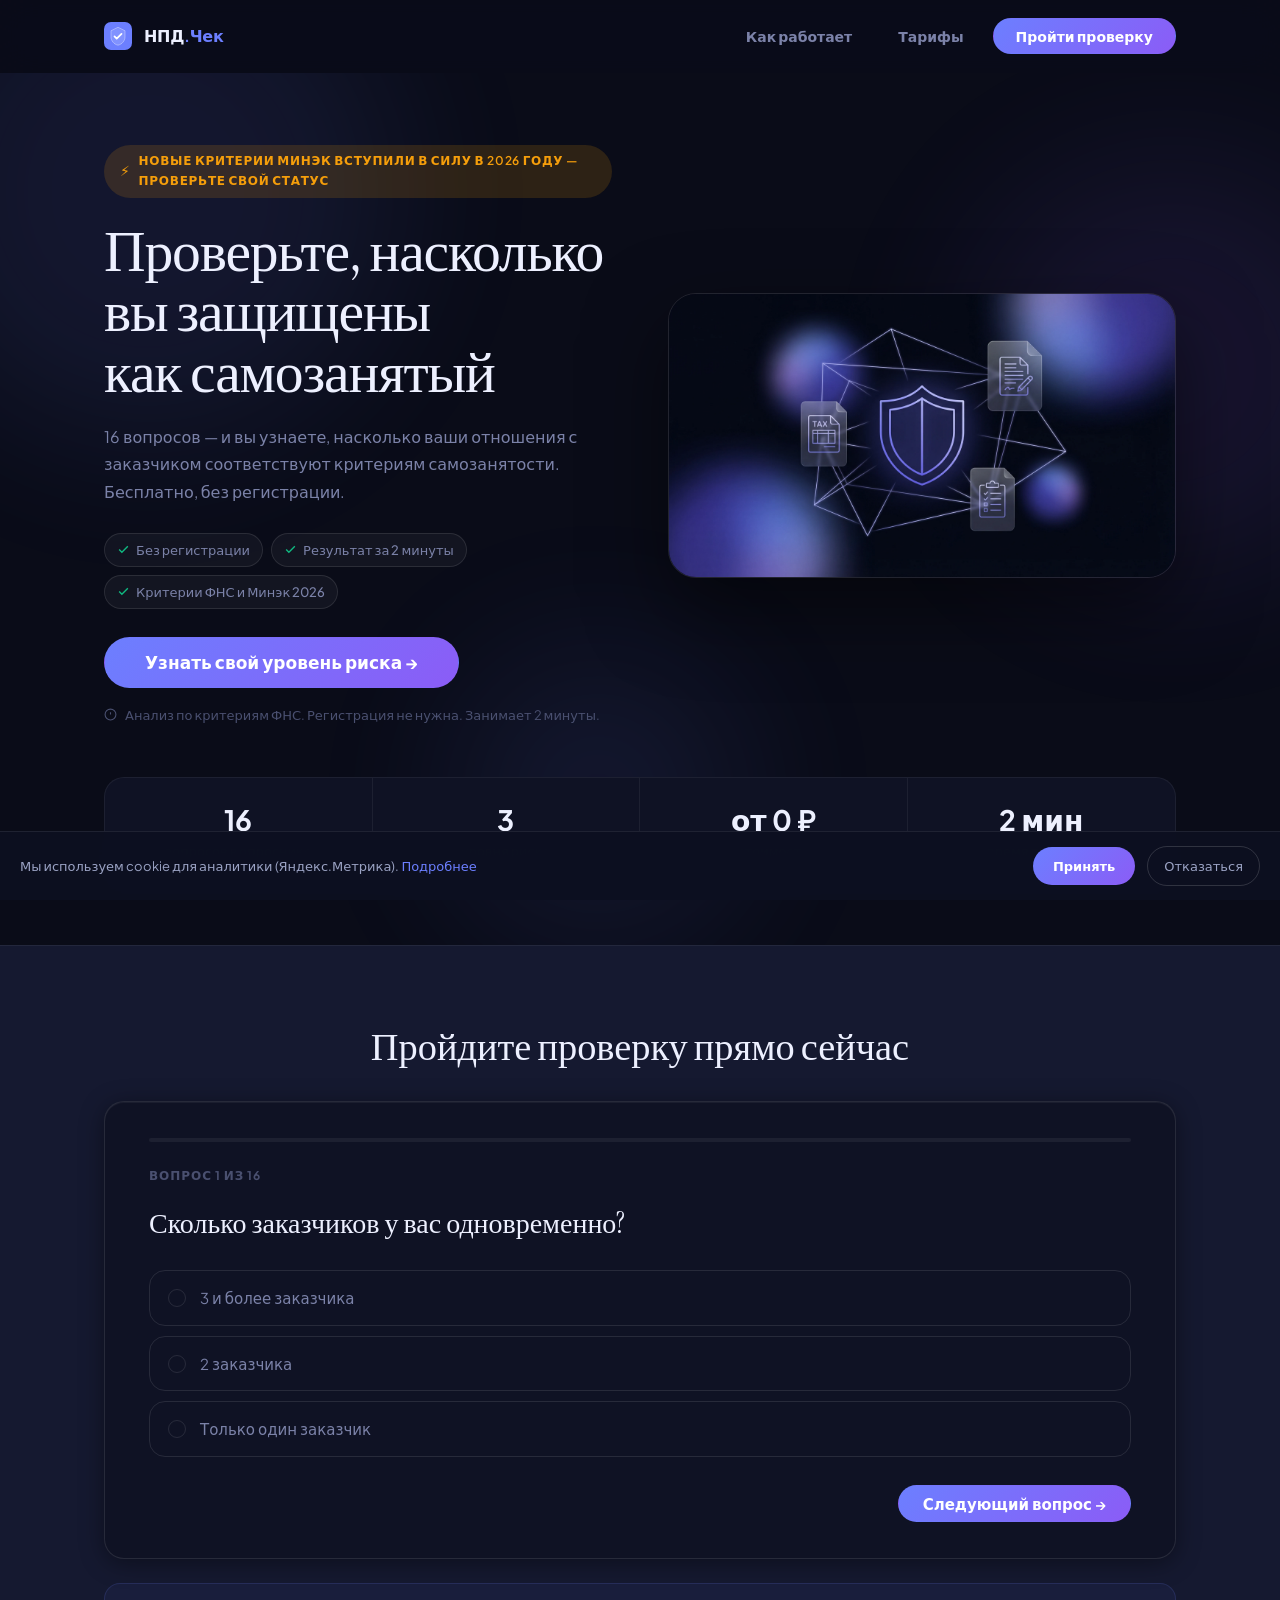
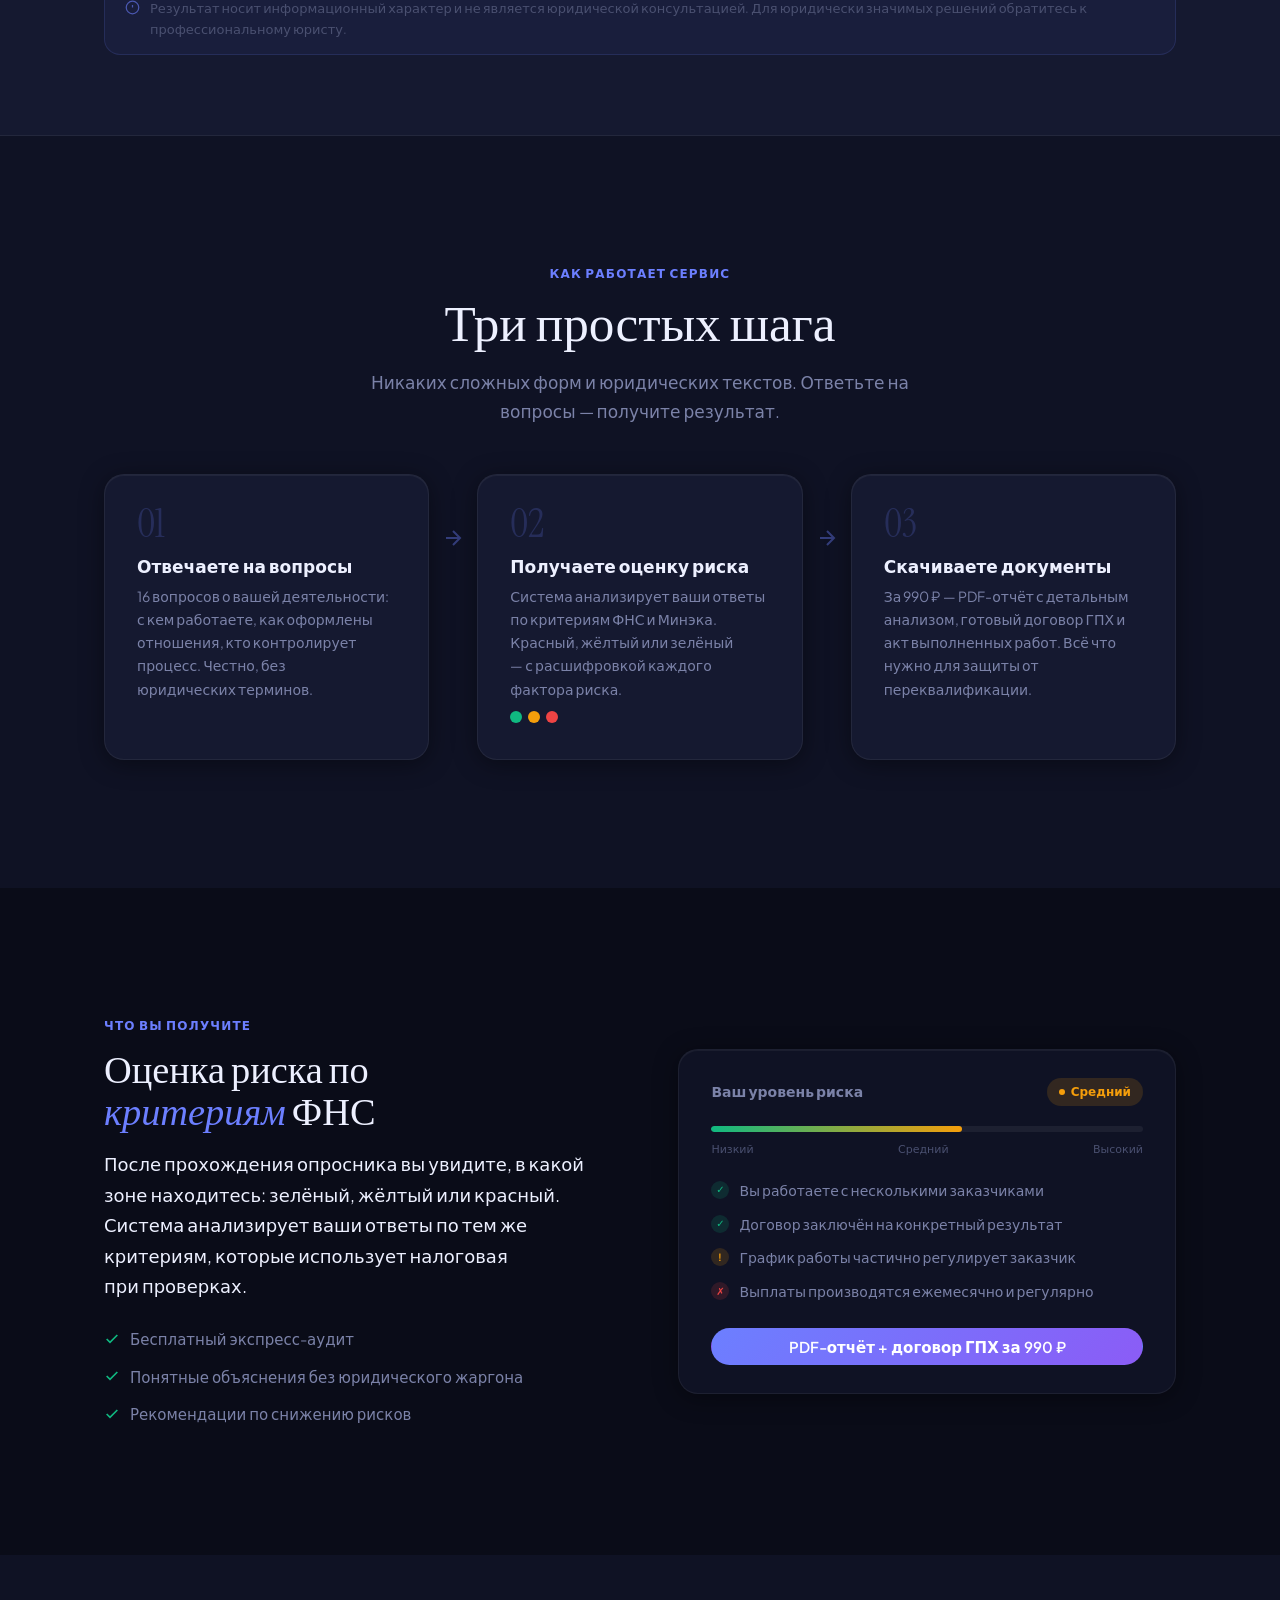
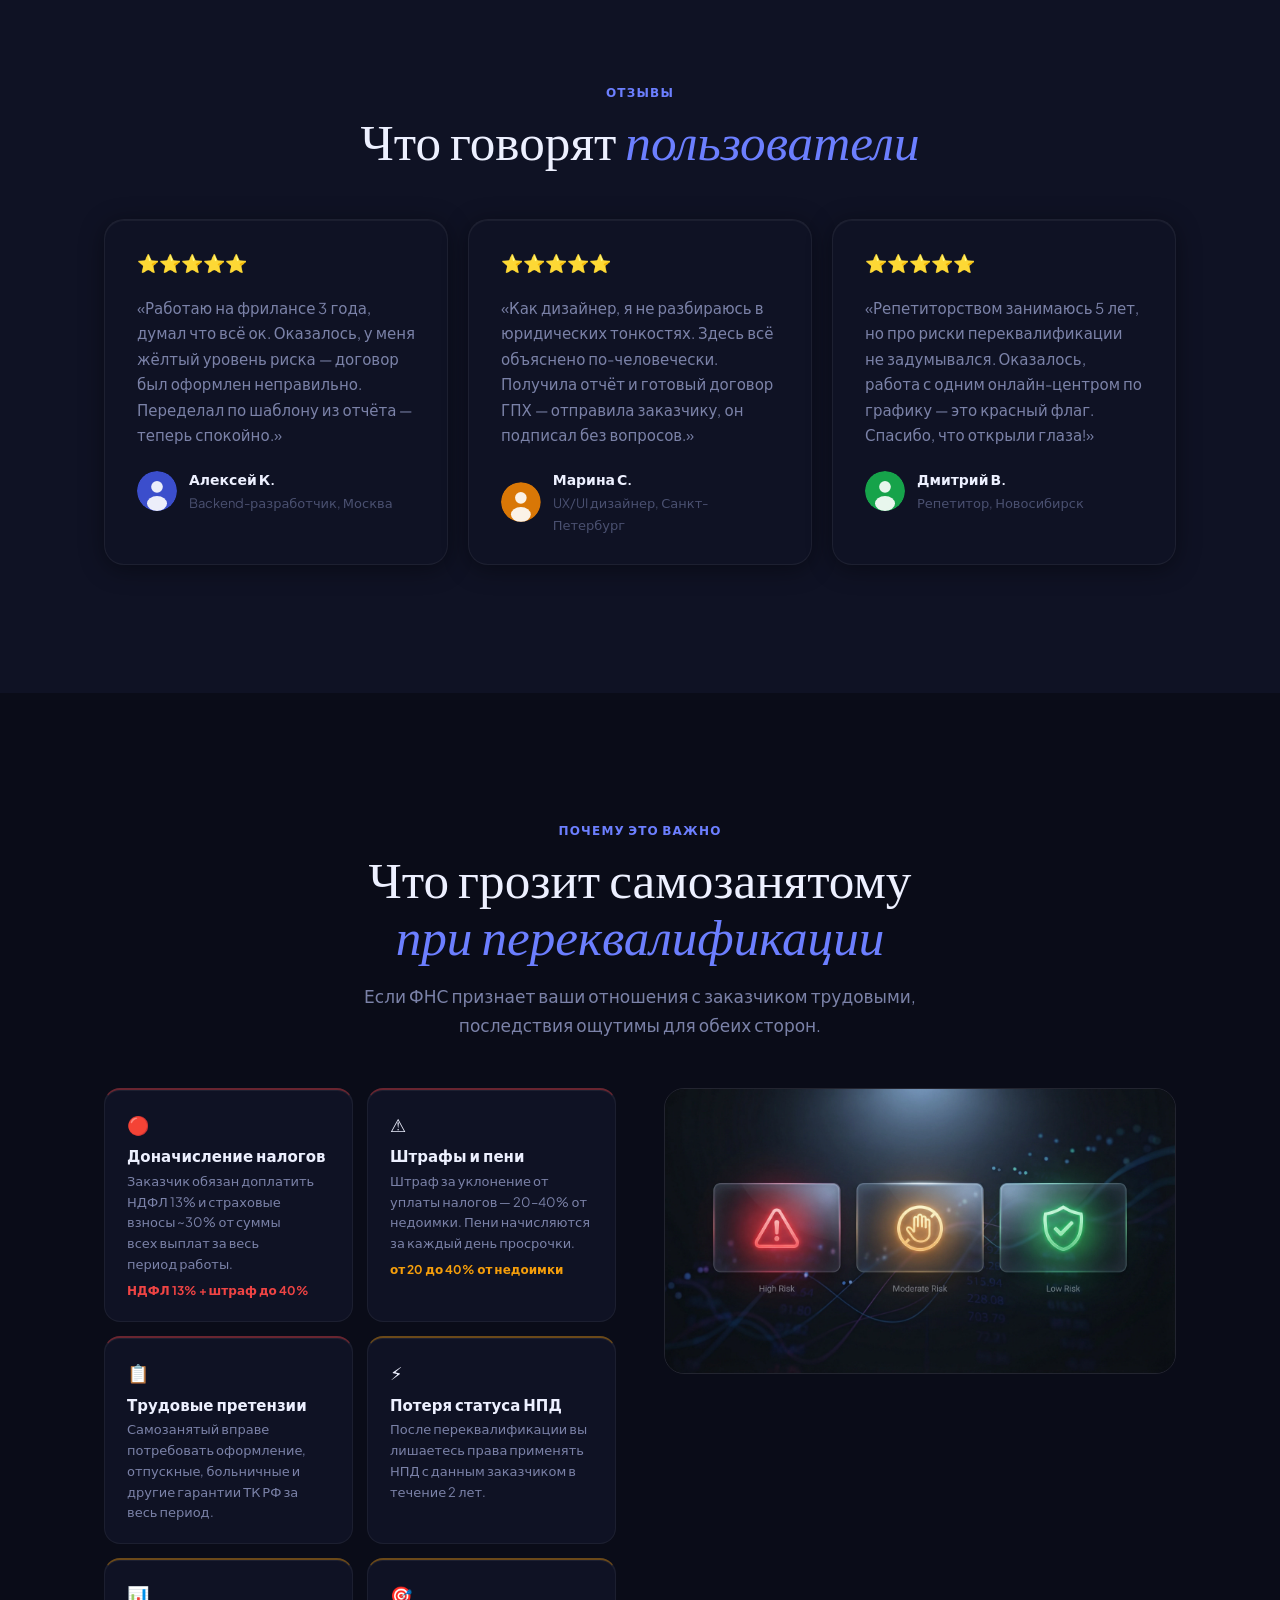
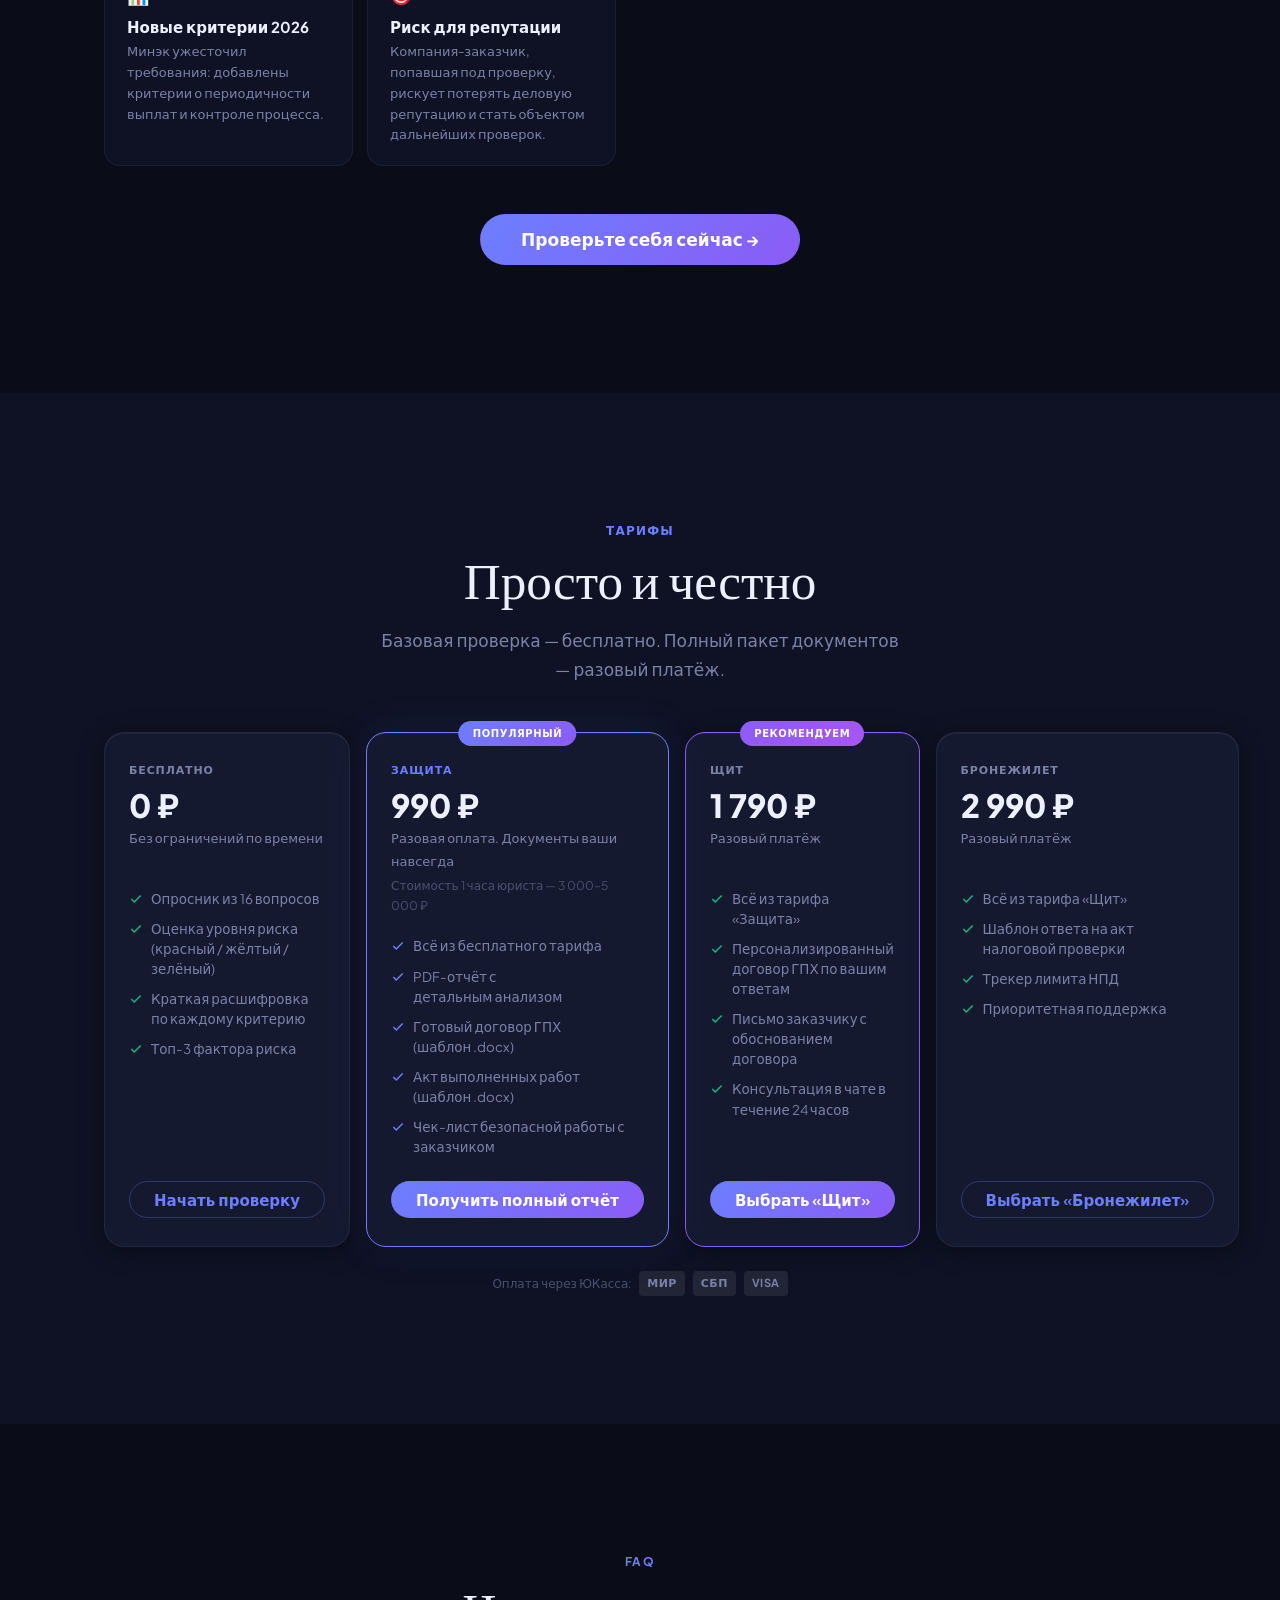
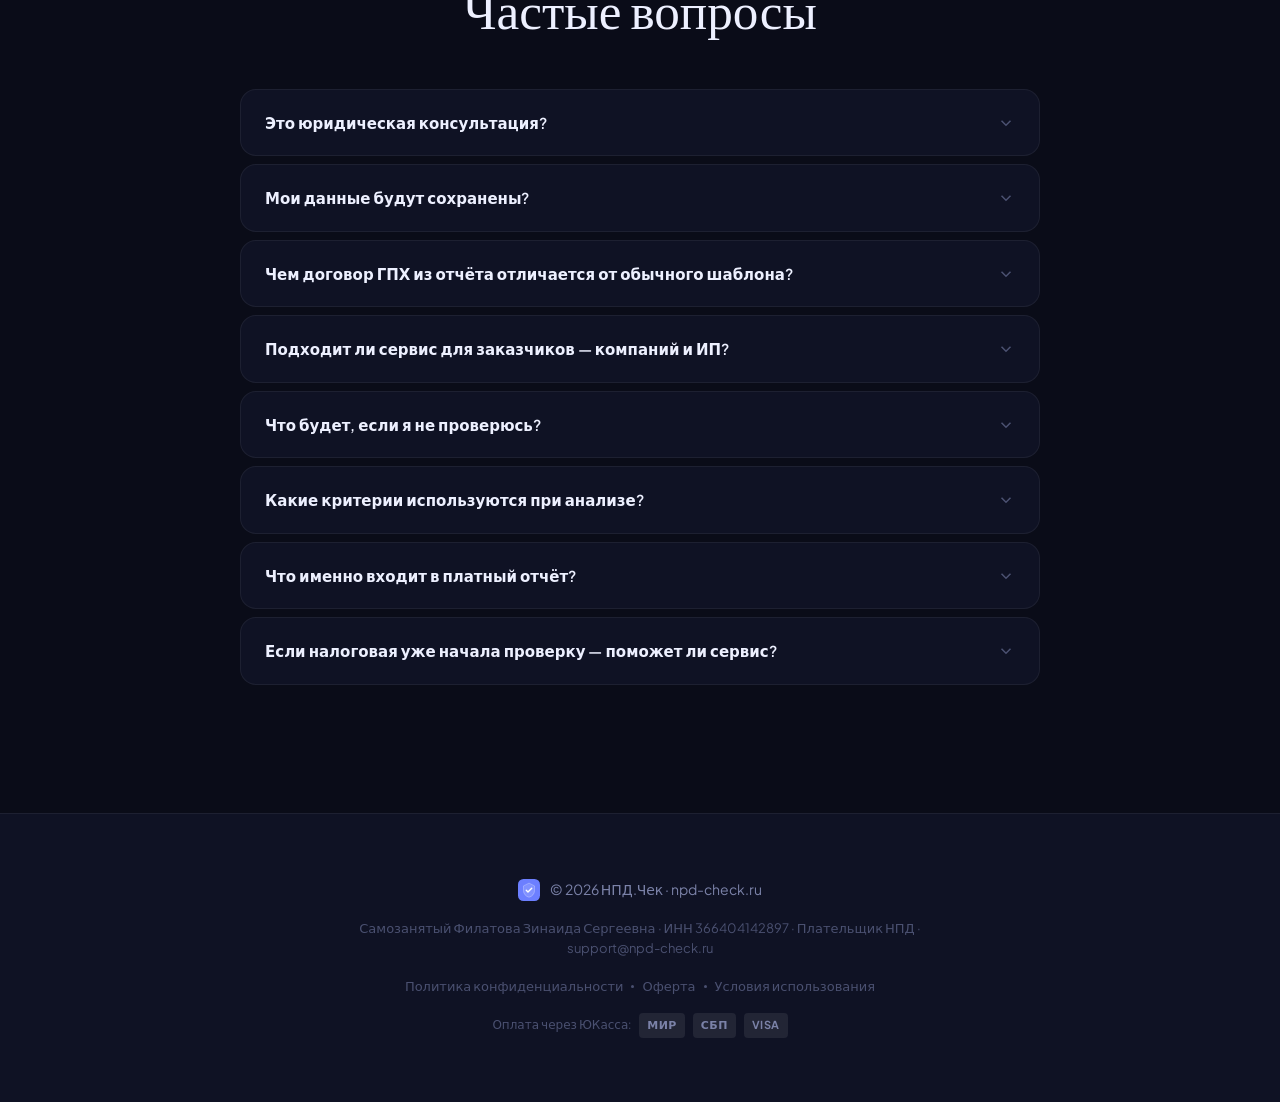
==== index.html @ 190d44f3 "fix: remove duplicate cookie-banner (conflicting cookieAction vs cookieAccept/cookieDeny)" ====
<!DOCTYPE html>
<html lang="ru">
<head>
<meta charset="UTF-8">
<meta name="viewport" content="width=device-width, initial-scale=1.0">
<title>Проверка рисков самозанятого — НПД.Чек | Аудит по критериям ФНС 2026</title>
<meta name="description" content="Бесплатный опросник для самозанятых. Узнайте риск переквалификации по критериям ФНС и Минэк 2026. Готовые документы: договор ГПХ, акт, отчёт — за 990 ₽.">
<meta property="og:title" content="НПД.Чек — Проверка рисков самозанятого">
<meta property="og:description" content="Бесплатный опросник. Узнайте риск переквалификации по критериям ФНС 2026. Документы за 990 ₽.">
<meta property="og:url" content="https://npd-check.ru">
<meta property="og:type" content="website">
<meta property="og:locale" content="ru_RU">
<meta name="robots" content="index, follow">
<link rel="canonical" href="https://npd-check.ru">

<link rel="preconnect" href="https://fonts.googleapis.com">
<link rel="preconnect" href="https://fonts.gstatic.com" crossorigin>
<link href="https://fonts.googleapis.com/css2?family=Plus+Jakarta+Sans:wght@400;500;600;700;800&family=Instrument+Serif:ital@0;1&display=swap" rel="stylesheet">

<link rel="icon" type="image/svg+xml" href="favicon.svg">

<style>
/* ============================================================
   DESIGN TOKENS — Night Indigo (unchanged palette)
   ============================================================ */
:root {
  --bg:            #0A0C18;
  --bg-card:       #0F1224;
  --bg-elevated:   #151930;
  --bg-input:      #1A1F38;
  --surface:       rgba(255,255,255,0.03);
  --border:        rgba(255,255,255,0.06);
  --border-mid:    rgba(255,255,255,0.10);
  --border-active: rgba(108,127,255,0.45);

  --accent:        #6C7FFF;
  --accent-2:      #8B5CF6;
  --accent-glow:   rgba(108,127,255,0.20);
  --accent-subtle: rgba(108,127,255,0.08);
  --amber:         #F59E0B;
  --amber-glow:    rgba(245,158,11,0.15);
  --green:         #10B981;
  --red:           #EF4444;

  --text:          #EDF0FF;
  --text-muted:    #7B82A8;
  --text-faint:    #4A5070;

  --radius-sm:   8px;
  --radius-md:  12px;
  --radius-lg:  16px;
  --radius-xl:  20px;
  --radius-2xl: 28px;
  --radius-full: 9999px;

  --ease: cubic-bezier(0.16, 1, 0.3, 1);
  --transition: 200ms var(--ease);
  --shadow-card: 0 1px 0 rgba(255,255,255,0.05) inset, 0 4px 24px rgba(0,0,0,0.4);
  --shadow-glow: 0 0 40px rgba(108,127,255,0.15);

  --font-display: 'Instrument Serif', Georgia, serif;
  --font-body:    'Plus Jakarta Sans', system-ui, sans-serif;
}

/* ============================================================
   RESET + BASE
   ============================================================ */
*, *::before, *::after { box-sizing: border-box; margin: 0; padding: 0; }
html {
  -webkit-font-smoothing: antialiased;
  -moz-osx-font-smoothing: grayscale;
  text-rendering: optimizeLegibility;
  scroll-behavior: smooth;
  scroll-padding-top: 80px;
  overflow-x: hidden;
}
body {
  min-height: 100dvh;
  font-family: var(--font-body);
  font-size: clamp(1rem, 0.95rem + 0.25vw, 1.125rem);
  line-height: 1.7;
  color: var(--text);
  background: var(--bg);
  overflow-x: hidden;
}
img, svg { display: block; max-width: 100%; height: auto; }
ul[role="list"], ol[role="list"] { list-style: none; }
input, button, textarea, select { font: inherit; color: inherit; }
h1, h2, h3, h4, h5, h6 { text-wrap: balance; line-height: 1.1; }
p, li { text-wrap: pretty; }
button { cursor: pointer; background: none; border: none; }
a { color: inherit; text-decoration: none; }

::selection { background: rgba(108,127,255,0.25); color: var(--text); }
:focus-visible { outline: 2px solid var(--accent); outline-offset: 3px; border-radius: var(--radius-sm); }

a, button, [role="button"] {
  transition: color var(--transition), background var(--transition),
              border-color var(--transition), box-shadow var(--transition),
              opacity var(--transition), transform var(--transition);
}
@media (prefers-reduced-motion: reduce) {
  *, *::before, *::after {
    animation-duration: 0.01ms !important;
    animation-iteration-count: 1 !important;
    transition-duration: 0.01ms !important;
  }
}
.sr-only {
  position: absolute; width: 1px; height: 1px; padding: 0; margin: -1px;
  overflow: hidden; clip: rect(0,0,0,0); white-space: nowrap; border-width: 0;
}

/* ============================================================
   LAYOUT
   ============================================================ */
.container {
  width: 100%;
  max-width: 1200px;
  margin: 0 auto;
  padding: 0 clamp(20px, 5vw, 80px);
}
.container--narrow { max-width: 720px; }

/* ============================================================
   HEADER
   ============================================================ */
.site-header {
  position: sticky;
  top: 0;
  z-index: 100;
  background: rgba(10,12,24,0.8);
  backdrop-filter: blur(20px) saturate(180%);
  -webkit-backdrop-filter: blur(20px) saturate(180%);
  transition: border-color var(--transition);
  border-bottom: 1px solid transparent;
}
.site-header--scrolled { border-bottom-color: var(--border); }
.header-inner {
  display: flex;
  align-items: center;
  justify-content: space-between;
  height: 72px;
  gap: 24px;
  max-width: 1200px;
  margin: 0 auto;
  padding: 0 clamp(20px, 5vw, 80px);
}
.logo {
  display: flex;
  align-items: center;
  gap: 12px;
  text-decoration: none;
  color: var(--text);
  flex-shrink: 0;
}
.logo:hover { opacity: 0.8; }
.logo-text {
  font-family: var(--font-body);
  font-size: 1rem;
  font-weight: 700;
  letter-spacing: -0.02em;
  color: var(--text);
}
.logo-text span { color: var(--accent); }
.header-actions { display: flex; align-items: center; gap: 12px; }

/* ============================================================
   BUTTONS
   ============================================================ */
.btn {
  display: inline-flex;
  align-items: center;
  justify-content: center;
  gap: 8px;
  font-size: 0.9375rem;
  font-weight: 600;
  line-height: 1;
  text-decoration: none;
  border: 1.5px solid transparent;
  border-radius: var(--radius-full);
  padding: 10px 24px;
  cursor: pointer;
  white-space: nowrap;
  position: relative;
  overflow: hidden;
}
.btn::after {
  content: '';
  position: absolute;
  inset: 0;
  background: radial-gradient(circle at var(--ripple-x, 50%) var(--ripple-y, 50%), rgba(255,255,255,0.2) 0%, transparent 60%);
  opacity: 0;
  transition: opacity 0.4s ease;
  pointer-events: none;
}
.btn:active::after { opacity: 1; transition: opacity 0s; }
.btn-primary {
  background: linear-gradient(135deg, #6C7FFF, #8B5CF6);
  color: #fff;
  border-color: transparent;
}
.btn-primary:hover {
  transform: translateY(-2px);
  box-shadow: 0 8px 32px rgba(108,127,255,0.35), var(--shadow-glow);
}
.btn-primary:active { transform: translateY(0); box-shadow: none; }
.btn-outline {
  background: transparent;
  color: var(--accent);
  border-color: rgba(108,127,255,0.3);
}
.btn-outline:hover { background: var(--accent-subtle); border-color: var(--accent); }
.btn-ghost { background: transparent; color: var(--text-muted); border-color: transparent; }
.btn-ghost:hover { color: var(--text); background: rgba(255,255,255,0.04); }
.btn-xl { font-size: 1.0625rem; font-weight: 700; padding: 16px 40px; border-radius: var(--radius-full); }

/* ============================================================
   ANIMATIONS
   ============================================================ */
.fade-up {
  opacity: 0;
  transform: translateY(20px);
  transition: opacity 0.6s var(--ease), transform 0.6s var(--ease);
}
.fade-up.visible { opacity: 1; transform: translateY(0); }
.fade-up-delay-1 { transition-delay: 0.1s; }
.fade-up-delay-2 { transition-delay: 0.2s; }
.fade-up-delay-3 { transition-delay: 0.3s; }
.scale-in {
  opacity: 0;
  transform: scale(0.96);
  transition: opacity 0.5s var(--ease), transform 0.5s var(--ease);
}
.scale-in.visible { opacity: 1; transform: scale(1); }

/* ============================================================
   GLASS CARD
   ============================================================ */
.glass-card {
  background: var(--bg-card);
  border-radius: var(--radius-xl);
  border: 1px solid var(--border);
  box-shadow: var(--shadow-card);
}

/* ============================================================
   SECTION COMMON
   ============================================================ */
.section { padding: clamp(72px, 10vw, 128px) 0; }
.section-label {
  font-size: 0.75rem;
  font-weight: 700;
  letter-spacing: 0.1em;
  text-transform: uppercase;
  color: var(--accent);
  margin-bottom: 12px;
  display: block;
}
.section-title {
  font-family: var(--font-display);
  font-size: clamp(2rem, 4vw, 3.5rem);
  font-weight: 400;
  line-height: 1.1;
  color: var(--text);
  margin-bottom: 16px;
}
.section-title em { color: var(--accent); font-style: italic; }
.section-subtitle {
  font-size: 1.0625rem;
  color: var(--text-muted);
  line-height: 1.7;
  max-width: 560px;
  margin-bottom: 0;
}

/* ============================================================
   HERO
   ============================================================ */
.hero {
  position: relative;
  overflow: hidden;
  /* FIX #1: Уменьшен padding-top, убран min-height 100vh */
  padding: clamp(64px, 8vh, 96px) 0 clamp(48px, 6vh, 72px);
  background: var(--bg);
}

/* Ambient blobs */
.hero-blob {
  position: absolute;
  border-radius: 50%;
  filter: blur(80px);
  opacity: 0.10;
  pointer-events: none;
  will-change: transform;
}
.hero-blob--1 {
  width: 500px; height: 500px;
  background: var(--accent);
  top: -15%; left: -8%;
  animation: blob-drift-1 20s ease-in-out infinite alternate;
}
.hero-blob--2 {
  width: 420px; height: 420px;
  background: var(--accent-2);
  top: 10%; right: -8%;
  animation: blob-drift-2 22s ease-in-out infinite alternate;
}
.hero-blob--3 {
  width: 300px; height: 300px;
  background: #6C7FFF;
  bottom: 0; left: 35%;
  animation: blob-drift-3 18s ease-in-out infinite alternate;
}
@keyframes blob-drift-1 {
  0% { transform: translate(0,0); }
  50% { transform: translate(40px,30px); }
  100% { transform: translate(-20px,50px); }
}
@keyframes blob-drift-2 {
  0% { transform: translate(0,0); }
  50% { transform: translate(-50px,20px); }
  100% { transform: translate(30px,-30px); }
}
@keyframes blob-drift-3 {
  0% { transform: translate(0,0); }
  50% { transform: translate(30px,-40px); }
  100% { transform: translate(-40px,20px); }
}

.hero-layout {
  position: relative;
  z-index: 1;
  display: grid;
  grid-template-columns: 1fr 1fr;
  gap: clamp(32px, 5vw, 56px);
  align-items: center;
}

/* FIX #1: Убираем max-width у hero-content, контент заполняет колонку */
.hero-content {}

.hero-badge {
  display: inline-flex;
  align-items: center;
  gap: 8px;
  background: var(--amber-glow);
  color: var(--amber);
  border-radius: var(--radius-full);
  padding: 6px 16px;
  font-size: 0.75rem;
  font-weight: 600;
  letter-spacing: 0.06em;
  text-transform: uppercase;
  margin-bottom: 24px;
}
.hero-badge-icon { font-size: 14px; flex-shrink: 0; }

.hero-title {
  font-family: var(--font-display);
  font-size: clamp(2.4rem, 4.5vw, 4.2rem);
  font-weight: 400;
  line-height: 1.05;
  letter-spacing: -0.02em;
  color: var(--text);
  margin-bottom: 20px;
}

.hero-subtitle {
  font-size: clamp(1rem, 1.2vw, 1.125rem);
  color: var(--text-muted);
  line-height: 1.7;
  margin-bottom: 28px;
  font-weight: 400;
}

/* FIX #1: Добавлены trust-пилюли под subtitle */
.hero-trust-pills {
  display: flex;
  flex-wrap: wrap;
  gap: 8px;
  margin-bottom: 28px;
}
.hero-trust-pill {
  display: inline-flex;
  align-items: center;
  gap: 6px;
  font-size: 0.8125rem;
  font-weight: 500;
  color: var(--text-muted);
  background: rgba(255,255,255,0.04);
  border: 1px solid var(--border-mid);
  border-radius: var(--radius-full);
  padding: 5px 12px;
}
.hero-trust-pill svg { flex-shrink: 0; }

.hero-cta-group {
  display: flex;
  align-items: center;
  gap: 12px;
  flex-wrap: wrap;
  margin-bottom: 16px;
}

.hero-note {
  font-size: 0.8125rem;
  color: var(--text-faint);
  display: flex;
  align-items: center;
  gap: 8px;
}

.hero-image-wrap { position: relative; }
.hero-image-wrap img {
  width: 100%;
  border-radius: var(--radius-2xl);
  border: 1px solid var(--border-mid);
  box-shadow: 0 30px 80px rgba(0,0,0,0.5);
}

/* Hero Stats — FIX #1: уменьшен отступ сверху */
.hero-stats {
  position: relative;
  z-index: 1;
  display: grid;
  grid-template-columns: repeat(4, 1fr);
  gap: 0;
  margin-top: clamp(32px, 4vw, 56px);
  border: 1px solid var(--border);
  border-radius: var(--radius-xl);
  background: var(--bg-card);
  overflow: hidden;
}
.hero-stat {
  text-align: center;
  padding: clamp(16px, 2.5vw, 28px) clamp(16px, 2vw, 24px);
  border-right: 1px solid var(--border);
}
.hero-stat:last-child { border-right: none; }
.hero-stat-value {
  font-family: var(--font-body);
  font-size: clamp(1.5rem, 2.2vw, 2rem);
  font-weight: 700;
  color: var(--text);
  display: block;
  line-height: 1;
  margin-bottom: 6px;
}
.hero-stat-label {
  font-size: 0.8125rem;
  color: var(--text-muted);
  display: block;
}

/* ============================================================
   HOW IT WORKS — FIX #4: горизонтальный 3-col + компактнее
   ============================================================ */
.section-how {
  background: var(--bg-card);
  padding: clamp(72px, 10vw, 128px) 0;
}

.steps-grid-horizontal {
  display: grid;
  grid-template-columns: 1fr 48px 1fr 48px 1fr;
  align-items: start;
  gap: 0;
  margin-top: 48px;
}

/* FIX #4: Горизонтальные карточки — более компактный контент */
.step-card-h {
  padding: 28px 32px;
  background: var(--bg-elevated);
  border-radius: var(--radius-xl);
  border: 1px solid var(--border);
  box-shadow: var(--shadow-card);
  transition: transform var(--transition), box-shadow var(--transition);
  height: 100%;
}
.step-card-h:hover {
  transform: translateY(-3px);
  box-shadow: var(--shadow-card), var(--shadow-glow);
}

.step-number-h {
  font-family: var(--font-display);
  font-size: 2.5rem;
  font-weight: 400;
  color: var(--accent);
  opacity: 0.20;
  line-height: 1;
  margin-bottom: 12px;
}

.step-title-h {
  font-size: 1.0625rem;
  font-weight: 700;
  color: var(--text);
  margin-bottom: 8px;
  line-height: 1.3;
}
.step-desc-h {
  font-size: 0.875rem;
  color: var(--text-muted);
  line-height: 1.65;
}
.step-traffic-lights { display: inline-flex; gap: 6px; margin-top: 10px; }
.step-traffic-dot { width: 12px; height: 12px; border-radius: 50%; }

/* Arrow connector */
.step-arrow-wrap {
  display: flex;
  align-items: center;
  justify-content: center;
  padding-top: 52px;
}
.step-arrow-wrap svg { color: var(--accent); opacity: 0.4; }

@media (max-width: 768px) {
  .steps-grid-horizontal {
    grid-template-columns: 1fr;
    gap: 0;
  }
  .step-arrow-wrap { padding: 4px 0; transform: rotate(90deg); }
}

/* ============================================================
   RISK PREVIEW
   ============================================================ */
.risk-preview {
  padding: clamp(72px, 10vw, 128px) 0;
  background: var(--bg);
}
.risk-preview-inner {
  display: grid;
  grid-template-columns: 1fr 1fr;
  gap: clamp(40px, 6vw, 80px);
  align-items: center;
}
.risk-preview-text .section-title { font-size: clamp(1.75rem, 3vw, 3rem); }
.bullet-list { list-style: none; display: flex; flex-direction: column; gap: 12px; margin-top: 24px; }
.bullet-list li {
  display: flex;
  align-items: center;
  gap: 10px;
  font-size: 0.9375rem;
  color: var(--text-muted);
}
.risk-demo-wrap { display: flex; flex-direction: column; gap: 16px; }
.risk-meter-card { padding: 28px 32px; }
.risk-meter-header {
  display: flex;
  align-items: center;
  justify-content: space-between;
  margin-bottom: 20px;
}
.risk-meter-title { font-size: 0.875rem; font-weight: 600; color: var(--text-muted); }
.risk-badge {
  display: inline-flex;
  align-items: center;
  gap: 6px;
  padding: 4px 12px;
  border-radius: var(--radius-full);
  font-size: 0.75rem;
  font-weight: 700;
}
.risk-badge--yellow { background: rgba(245,158,11,0.15); color: var(--amber); }
.risk-badge-dot { width: 6px; height: 6px; border-radius: 50%; background: currentColor; }
.risk-gauge {
  height: 6px;
  background: rgba(255,255,255,0.06);
  border-radius: var(--radius-full);
  margin-bottom: 8px;
  overflow: hidden;
}
.risk-gauge-fill {
  width: 58%;
  height: 100%;
  background: linear-gradient(90deg, var(--green), var(--amber));
  border-radius: var(--radius-full);
}
.risk-gauge-labels {
  display: flex;
  justify-content: space-between;
  font-size: 0.6875rem;
  color: var(--text-faint);
  margin-bottom: 20px;
}
.risk-criteria-list { display: flex; flex-direction: column; gap: 10px; margin-bottom: 24px; }
.risk-criteria-item {
  display: flex;
  align-items: flex-start;
  gap: 10px;
  font-size: 0.875rem;
  color: var(--text-muted);
}
.risk-criteria-icon {
  width: 18px;
  height: 18px;
  border-radius: 50%;
  display: inline-flex;
  align-items: center;
  justify-content: center;
  font-size: 10px;
  font-weight: 700;
  flex-shrink: 0;
  margin-top: 2px;
}
.risk-criteria-icon--ok { background: rgba(16,185,129,0.15); color: var(--green); }
.risk-criteria-icon--warn { background: rgba(245,158,11,0.15); color: var(--amber); }
.risk-criteria-icon--bad { background: rgba(239,68,68,0.15); color: var(--red); }
.demo-cta .btn { width: 100%; justify-content: center; }
.risk-result-img { border-radius: var(--radius-xl); border: 1px solid var(--border-mid); }

/* ============================================================
   TESTIMONIALS
   ============================================================ */
.testimonials-section {
  padding: clamp(72px, 10vw, 128px) 0;
  background: var(--bg-card);
}
.testimonials-grid {
  display: grid;
  grid-template-columns: repeat(3, 1fr);
  gap: 20px;
  margin-top: 48px;
}
.testimonial-card { padding: 28px 32px; }
.testimonial-stars {
  display: flex;
  gap: 3px;
  color: var(--amber);
  margin-bottom: 16px;
}
.testimonial-text {
  font-size: 0.9375rem;
  color: var(--text-muted);
  line-height: 1.7;
  margin-bottom: 20px;
}
.testimonial-author { display: flex; align-items: center; gap: 12px; }
.testimonial-avatar img,
.testimonial-avatar svg { width: 40px; height: 40px; border-radius: 50%; flex-shrink: 0; }
.testimonial-name { font-weight: 700; font-size: 0.875rem; color: var(--text); display: block; }
.testimonial-role { font-size: 0.8125rem; color: var(--text-faint); display: block; }

/* ============================================================
   RISKS SECTION — FIX #3: 2×3 сетка, sticky-картинка
   ============================================================ */
.risks-section { padding: clamp(72px, 10vw, 128px) 0; background: var(--bg); }

.risks-layout {
  display: grid;
  grid-template-columns: 1fr 1fr;
  gap: 48px;
  margin-top: 48px;
  align-items: start;
}

/* FIX #3: 2×3 вместо 1×6 */
.risks-grid {
  display: grid;
  grid-template-columns: 1fr 1fr;
  gap: 14px;
}

.risk-card {
  padding: 20px 22px;
  border-radius: var(--radius-lg);
  background: var(--bg-card);
  border: 1px solid var(--border);
  box-shadow: 0 1px 0 rgba(255,255,255,0.06) inset;
  transition: transform var(--transition), box-shadow var(--transition);
}
.risk-card:hover {
  transform: translateY(-2px);
  box-shadow: var(--shadow-card);
}
/* FIX: убраны colored side borders, заменяем на subtle top accent */
.risk-card--red { border-top: 2px solid rgba(239,68,68,0.4); }
.risk-card--amber { border-top: 2px solid rgba(245,158,11,0.4); }

.risk-card-icon { font-size: 18px; margin-bottom: 8px; display: block; }
.risk-card-title { font-size: 0.9375rem; font-weight: 700; color: var(--text); margin-bottom: 6px; }
.risk-card-desc { font-size: 0.8125rem; color: var(--text-muted); line-height: 1.6; }
.risk-card-highlight { font-size: 0.75rem; font-weight: 700; margin-top: 6px; }
.risk-card-highlight--red { color: var(--red); }
.risk-card-highlight--amber { color: var(--amber); }

/* FIX #3: sticky картинка справа */
.risks-media { position: sticky; top: 96px; align-self: start; }
.risks-media img { width: 100%; border-radius: var(--radius-xl); border: 1px solid var(--border-mid); }

/* ============================================================
   PRICING — FIX #2: равные карточки, кнопки внизу
   ============================================================ */
.pricing-section { padding: clamp(72px, 10vw, 128px) 0; background: var(--bg-card); }

.pricing-grid {
  display: grid;
  grid-template-columns: repeat(4, 1fr);
  gap: 16px;
  margin-top: 48px;
  align-items: stretch;
}

.pricing-card {
  background: var(--bg-elevated);
  border-radius: var(--radius-xl);
  padding: 28px 24px 28px;
  border: 1px solid var(--border);
  box-shadow: var(--shadow-card);
  display: flex;
  flex-direction: column;
  position: relative;
}

.pricing-card--popular {
  border-color: var(--accent);
  box-shadow: var(--shadow-card), var(--shadow-glow);
  /* FIX #2: убрал transform: scale(1.03) — не даёт равных высот в grid */
  z-index: 2;
}
.pricing-card--recommended { border-color: var(--accent-2); }

.pricing-badge {
  position: absolute;
  top: -12px;
  left: 50%;
  transform: translateX(-50%);
  background: linear-gradient(135deg, #6C7FFF, #8B5CF6);
  color: #fff;
  font-size: 10px;
  font-weight: 700;
  letter-spacing: 0.06em;
  text-transform: uppercase;
  padding: 4px 14px;
  border-radius: var(--radius-full);
  white-space: nowrap;
}
.pricing-badge--rec { background: linear-gradient(135deg, #8B5CF6, #a855f7); }

.pricing-name {
  font-size: 0.6875rem;
  font-weight: 700;
  letter-spacing: 0.08em;
  text-transform: uppercase;
  color: var(--text-muted);
  margin-bottom: 10px;
}
.pricing-name--accent { color: var(--accent); }

.pricing-price { margin-bottom: 20px; }
.pricing-price-value {
  font-family: var(--font-body);
  font-size: clamp(1.75rem, 2.5vw, 2.25rem);
  font-weight: 800;
  color: var(--text);
  line-height: 1;
}
.pricing-price-period { font-size: 0.8125rem; color: var(--text-muted); margin-top: 6px; }
.pricing-price-anchor { font-size: 0.75rem; color: var(--text-faint); margin-top: 4px; }

/* FIX #2: flex:1 растягивает features, кнопка всегда внизу */
.pricing-features {
  list-style: none;
  display: flex;
  flex-direction: column;
  gap: 10px;
  margin-bottom: 24px;
  flex: 1;
}
.pricing-feature {
  display: flex;
  align-items: flex-start;
  gap: 8px;
  font-size: 0.8375rem;
  color: var(--text-muted);
  line-height: 1.5;
}
.pricing-check { width: 14px; height: 14px; flex-shrink: 0; margin-top: 3px; color: var(--green); }
.pricing-check--accent { color: var(--accent); }

/* FIX #2: spacer между features и кнопкой в картах без anchor */
.pricing-price-spacer { height: 19px; }

.pricing-payment-methods {
  display: flex;
  align-items: center;
  justify-content: center;
  gap: 8px;
  margin-top: 24px;
  font-size: 0.75rem;
  color: var(--text-faint);
}
.payment-badge {
  background: rgba(255,255,255,0.08);
  color: var(--text-muted);
  padding: 3px 8px;
  border-radius: 4px;
  font-size: 0.6875rem;
  font-weight: 700;
  letter-spacing: 0.04em;
}

/* ============================================================
   QUIZ — FIX #5: quiz moved UP (after hero, before other sections)
   ============================================================ */
.quiz-section {
  padding: clamp(48px, 7vw, 80px) 0;
  background: var(--bg-elevated);
  border-top: 1px solid var(--border);
  border-bottom: 1px solid var(--border);
}
.quiz-section-title {
  font-family: var(--font-display);
  font-size: clamp(1.5rem, 3vw, 2.5rem);
  font-weight: 400;
  text-align: center;
  color: var(--text);
  margin-bottom: 32px;
}
.quiz-container {
  background: var(--bg-card);
  border-radius: var(--radius-xl);
  border: 1px solid var(--border-mid);
  box-shadow: var(--shadow-card);
  overflow: hidden;
}
.quiz-wrap { padding: 36px 44px; }
@media (max-width: 600px) { .quiz-wrap { padding: 24px; } }
.quiz-progress-bar { height: 4px; background: rgba(255,255,255,0.06); border-radius: var(--radius-full); margin-bottom: 24px; overflow: hidden; }
.quiz-progress-fill { height: 100%; background: var(--accent); border-radius: var(--radius-full); transition: width 0.4s var(--ease); }
.quiz-step-label { font-size: 0.75rem; font-weight: 700; letter-spacing: 0.1em; text-transform: uppercase; color: var(--text-faint); margin-bottom: 16px; }
.quiz-question { font-family: var(--font-display); font-size: clamp(1.25rem, 2.5vw, 1.75rem); font-weight: 400; color: var(--text); margin-bottom: 28px; line-height: 1.3; }
.quiz-options { display: flex; flex-direction: column; gap: 10px; margin-bottom: 28px; }
.quiz-option {
  display: flex;
  align-items: center;
  gap: 14px;
  padding: 14px 18px;
  background: transparent;
  border: 1.5px solid var(--border-mid);
  border-radius: var(--radius-lg);
  cursor: pointer;
  text-align: left;
  transition: border-color var(--transition), background var(--transition), transform var(--transition);
  color: var(--text-muted);
  font-size: 0.9375rem;
  width: 100%;
}
.quiz-option:hover { border-color: var(--accent); background: var(--accent-subtle); color: var(--text); transform: translateX(3px); }
.quiz-option.selected { border-color: var(--accent); background: var(--accent-subtle); color: var(--text); }
.quiz-option-radio {
  width: 18px; height: 18px;
  border-radius: 50%;
  border: 1.5px solid var(--border-mid);
  flex-shrink: 0;
  display: flex;
  align-items: center;
  justify-content: center;
  transition: border-color var(--transition), background var(--transition);
}
.quiz-option.selected .quiz-option-radio { border-color: var(--accent); background: var(--accent); }
.quiz-option.selected .quiz-option-radio::after { content: ''; width: 6px; height: 6px; border-radius: 50%; background: #fff; }
.quiz-footer { display: flex; align-items: center; justify-content: space-between; }
.quiz-back { font-size: 0.875rem; color: var(--text-faint); display: flex; align-items: center; gap: 6px; }
.quiz-back:hover { color: var(--text-muted); }
.quiz-back:disabled { opacity: 0.3; pointer-events: none; }
.quiz-hint { font-size: 0.8125rem; color: var(--text-faint); margin-top: 10px; padding: 10px 14px; background: rgba(255,255,255,0.03); border-radius: var(--radius-sm); border-left: 2px solid var(--border-mid); }

/* ============================================================
   FAQ
   ============================================================ */
.faq-section { padding: clamp(72px, 10vw, 128px) 0; background: var(--bg); }
.faq-list { margin-top: 48px; max-width: 800px; margin-inline: auto; display: flex; flex-direction: column; gap: 8px; }
.faq-item { border-radius: var(--radius-lg); border: 1px solid var(--border); background: var(--bg-card); overflow: hidden; }
.faq-question {
  width: 100%;
  display: flex;
  align-items: center;
  justify-content: space-between;
  gap: 16px;
  padding: 20px 24px;
  text-align: left;
  font-size: 0.9375rem;
  font-weight: 600;
  color: var(--text);
  cursor: pointer;
  background: transparent;
  border: none;
}
.faq-question:hover { background: rgba(255,255,255,0.02); }
.faq-chevron { width: 18px; height: 18px; flex-shrink: 0; color: var(--text-faint); transition: transform var(--transition); }
.faq-item.open .faq-chevron { transform: rotate(180deg); }
.faq-answer { display: none; padding: 0 24px 20px; font-size: 0.9375rem; color: var(--text-muted); line-height: 1.7; }
.faq-item.open .faq-answer { display: block; }

/* ============================================================
   FOOTER
   ============================================================ */
.site-footer { padding: clamp(40px, 5vw, 64px) 0; background: var(--bg-card); border-top: 1px solid var(--border); }
.footer-inner { display: flex; flex-direction: column; gap: 16px; align-items: center; text-align: center; }
.footer-brand { display: flex; align-items: center; gap: 10px; }
.footer-copy { font-size: 0.875rem; color: var(--text-muted); }
.footer-legal { font-size: 0.8125rem; color: var(--text-faint); max-width: 600px; line-height: 1.6; }
.footer-links { display: flex; align-items: center; gap: 8px; flex-wrap: wrap; justify-content: center; }
.footer-link { font-size: 0.8125rem; color: var(--text-faint); transition: color var(--transition); }
.footer-link:hover { color: var(--text-muted); }
.footer-divider { width: 3px; height: 3px; border-radius: 50%; background: var(--text-faint); display: inline-block; }
.footer-payment-row { display: flex; align-items: center; gap: 8px; font-size: 0.75rem; color: var(--text-faint); }

/* ============================================================
   DISCLAIMER
   ============================================================ */
.disclaimer-banner {
  background: rgba(108,127,255,0.06);
  border: 1px solid rgba(108,127,255,0.15);
  border-radius: var(--radius-lg);
  padding: 14px 20px;
  font-size: 0.8125rem;
  color: var(--text-faint);
  line-height: 1.6;
  margin-top: 24px;
  display: flex;
  gap: 10px;
  align-items: flex-start;
}
.disclaimer-banner svg { flex-shrink: 0; margin-top: 2px; color: var(--accent); opacity: 0.6; }

/* ============================================================
   COOKIE
   ============================================================ */
/* ============================================================
   RESPONSIVE
   ============================================================ */
@media (max-width: 960px) {
  .hero-layout { grid-template-columns: 1fr; }
  .hero-image-wrap { display: none; }
  .hero-stats { grid-template-columns: repeat(2, 1fr); }
  .hero-stat { border-right: 1px solid var(--border); border-bottom: 1px solid var(--border); }
  .hero-stat:nth-child(2n) { border-right: none; }
  .hero-stat:nth-last-child(-n+2) { border-bottom: none; }
  .risk-preview-inner { grid-template-columns: 1fr; }
  .testimonials-grid { grid-template-columns: 1fr; }
  .risks-layout { grid-template-columns: 1fr; }
  .risks-media { display: none; }
  .pricing-grid { grid-template-columns: repeat(2, 1fr); }
}
@media (max-width: 640px) {
  .hero-stats { grid-template-columns: repeat(2, 1fr); }
  .pricing-grid { grid-template-columns: 1fr; }
  .risks-grid { grid-template-columns: 1fr; }
  .steps-grid-horizontal { grid-template-columns: 1fr; }
  .step-arrow-wrap { display: none; }
}
</style>
<link rel="stylesheet" href="quiz-result.css">
</head>
<body>

<!-- cookie banner moved to end of body -->

<!-- ============================================================
     HEADER
     ============================================================ -->
<header class="site-header" id="site-header" role="banner">
  <div class="header-inner">
    <a href="/" class="logo" aria-label="НПД.Чек — главная">
      <svg width="28" height="28" viewBox="0 0 32 32" fill="none" xmlns="http://www.w3.org/2000/svg" aria-hidden="true">
        <rect width="32" height="32" rx="8" fill="var(--accent)"/>
        <path d="M16 6L8 10V17C8 21.4 11.4 25.5 16 26.5C20.6 25.5 24 21.4 24 17V10L16 6Z"
              fill="rgba(255,255,255,0.15)" stroke="rgba(255,255,255,0.4)" stroke-width="1"/>
        <path d="M12 16.5L14.5 19L20 13.5" stroke="#fff" stroke-width="2" stroke-linecap="round" stroke-linejoin="round"/>
      </svg>
      <span class="logo-text">НПД<span>.Чек</span></span>
    </a>
    <nav class="header-actions" aria-label="Основная навигация">
      <a href="#how-it-works" class="btn btn-ghost" style="padding:8px 16px; font-size:0.875rem;">Как работает</a>
      <a href="#pricing" class="btn btn-ghost" style="padding:8px 16px; font-size:0.875rem;">Тарифы</a>
      <a href="#quiz" class="btn btn-primary" style="padding:10px 22px; font-size:0.875rem;">Пройти проверку</a>
    </nav>
  </div>
</header>

<main>

<!-- ============================================================
     HERO
     ============================================================ -->
<section class="hero">
  <div class="hero-blob hero-blob--1" aria-hidden="true"></div>
  <div class="hero-blob hero-blob--2" aria-hidden="true"></div>
  <div class="hero-blob hero-blob--3" aria-hidden="true"></div>

  <div class="container">
    <div class="hero-layout">
      <div class="hero-content fade-up">
        <div class="hero-badge">
          <span class="hero-badge-icon">⚡</span>
          Новые критерии Минэк вступили в силу в 2026 году — проверьте свой статус
        </div>

        <h1 class="hero-title">
          Проверьте, насколько вы защищены как самозанятый
        </h1>

        <p class="hero-subtitle">
          16 вопросов — и вы узнаете, насколько ваши отношения с заказчиком соответствуют
          критериям самозанятости. Бесплатно, без регистрации.
        </p>

        <!-- FIX #1: Добавлены trust-пилюли -->
        <div class="hero-trust-pills">
          <span class="hero-trust-pill">
            <svg width="13" height="13" viewBox="0 0 24 24" fill="none" stroke="var(--green)" stroke-width="2.5" aria-hidden="true"><polyline points="20 6 9 17 4 12"/></svg>
            Без регистрации
          </span>
          <span class="hero-trust-pill">
            <svg width="13" height="13" viewBox="0 0 24 24" fill="none" stroke="var(--green)" stroke-width="2.5" aria-hidden="true"><polyline points="20 6 9 17 4 12"/></svg>
            Результат за 2 минуты
          </span>
          <span class="hero-trust-pill">
            <svg width="13" height="13" viewBox="0 0 24 24" fill="none" stroke="var(--green)" stroke-width="2.5" aria-hidden="true"><polyline points="20 6 9 17 4 12"/></svg>
            Критерии ФНС и Минэк 2026
          </span>
        </div>

        <div class="hero-cta-group">
          <a href="#quiz" class="btn btn-primary btn-xl">
            Узнать свой уровень риска →
          </a>
        </div>

        <div id="trust-counter" style="display:none; margin-top:12px; font-size:0.8125rem; color:var(--text-faint);">
          Уже <span id="trust-count">0</span> самозанятых прошли проверку
        </div>

        <div class="hero-note">
          <svg width="13" height="13" viewBox="0 0 24 24" fill="none" stroke="currentColor" stroke-width="2" aria-hidden="true">
            <circle cx="12" cy="12" r="10"/><path d="M12 8v4m0 4h.01"/>
          </svg>
          Анализ по критериям ФНС. Регистрация не нужна. Занимает 2 минуты.
        </div>
      </div>

      <div class="hero-image-wrap fade-up fade-up-delay-2">
        <picture>
          <source srcset="img-hero-new.webp" type="image/webp">
          <img src="img-hero-new.webp"
               alt="Фрилансер анализирует риски самозанятого"
               loading="eager"
               width="560" height="400">
        </picture>
      </div>
    </div>

    <!-- FIX #1: Статы в grid-карточке, без border-top с большим gap -->
    <div class="hero-stats fade-up fade-up-delay-3">
      <div class="hero-stat">
        <span class="hero-stat-value">16</span>
        <span class="hero-stat-label">вопросов в опроснике</span>
      </div>
      <div class="hero-stat">
        <span class="hero-stat-value">3</span>
        <span class="hero-stat-label">уровня риска</span>
      </div>
      <div class="hero-stat">
        <span class="hero-stat-value">от 0 ₽</span>
        <span class="hero-stat-label">стоимость</span>
      </div>
      <div class="hero-stat">
        <span class="hero-stat-value">2 мин</span>
        <span class="hero-stat-label">время проверки</span>
      </div>
    </div>
  </div>
</section>

<!-- ============================================================
     QUIZ — FIX #5: ПЕРЕМЕЩЁН ВВЕРХ, сразу после hero
     ============================================================ -->
<section class="quiz-section" id="quiz">
  <div class="container">
    <h2 class="quiz-section-title fade-up">Пройдите проверку прямо сейчас</h2>
    <div class="quiz-container fade-up" id="quiz-root"></div>
    <!-- FIX: Дисклеймер C7 на лендинге -->
    <div class="disclaimer-banner fade-up">
      <svg width="15" height="15" viewBox="0 0 24 24" fill="none" stroke="currentColor" stroke-width="2" aria-hidden="true">
        <circle cx="12" cy="12" r="10"/><path d="M12 8v4m0 4h.01"/>
      </svg>
      Результат носит информационный характер и не является юридической консультацией. Для юридически значимых решений обратитесь к профессиональному юристу.
    </div>
  </div>
</section>

<!-- ============================================================
     HOW IT WORKS — FIX #4: горизонтальные широкие карточки
     ============================================================ -->
<section class="section section-how" id="how-it-works">
  <div class="container">
    <div style="text-align:center; max-width: 580px; margin: 0 auto;">
      <p class="section-label fade-up">Как работает сервис</p>
      <h2 class="section-title fade-up">Три простых шага</h2>
      <p class="section-subtitle fade-up" style="margin: 0 auto;">Никаких сложных форм и юридических текстов. Ответьте на вопросы — получите результат.</p>
    </div>

    <div class="steps-grid-horizontal">
      <div class="step-card-h fade-up">
        <div class="step-number-h">01</div>
        <h3 class="step-title-h">Отвечаете на вопросы</h3>
        <p class="step-desc-h">16 вопросов о вашей деятельности: с кем работаете, как оформлены отношения, кто контролирует процесс. Честно, без юридических терминов.</p>
      </div>

      <div class="step-arrow-wrap" aria-hidden="true">
        <svg width="24" height="24" viewBox="0 0 24 24" fill="none" stroke="currentColor" stroke-width="2">
          <path d="M5 12h14M12 5l7 7-7 7"/>
        </svg>
      </div>

      <div class="step-card-h fade-up fade-up-delay-1">
        <div class="step-number-h">02</div>
        <h3 class="step-title-h">Получаете оценку риска</h3>
        <p class="step-desc-h">Система анализирует ваши ответы по критериям ФНС и Минэка. Красный, жёлтый или зелёный — с расшифровкой каждого фактора риска.</p>
        <div class="step-traffic-lights">
          <span class="step-traffic-dot" style="background:var(--green);"></span>
          <span class="step-traffic-dot" style="background:var(--amber);"></span>
          <span class="step-traffic-dot" style="background:var(--red);"></span>
        </div>
      </div>

      <div class="step-arrow-wrap" aria-hidden="true">
        <svg width="24" height="24" viewBox="0 0 24 24" fill="none" stroke="currentColor" stroke-width="2">
          <path d="M5 12h14M12 5l7 7-7 7"/>
        </svg>
      </div>

      <div class="step-card-h fade-up fade-up-delay-2">
        <div class="step-number-h">03</div>
        <h3 class="step-title-h">Скачиваете документы</h3>
        <p class="step-desc-h">За 990 ₽ — PDF-отчёт с детальным анализом, готовый договор ГПХ и акт выполненных работ. Всё что нужно для защиты от переквалификации.</p>
      </div>
    </div>
  </div>
</section>

<!-- ============================================================
     RISK PREVIEW
     ============================================================ -->
<section class="risk-preview">
  <div class="container">
    <div class="risk-preview-inner">
      <div class="risk-preview-text fade-up">
        <p class="section-label">Что вы получите</p>
        <h2 class="section-title">Оценка риска по <em>критериям</em> ФНС</h2>
        <p>После прохождения опросника вы увидите, в какой зоне находитесь: зелёный, жёлтый или красный. Система анализирует ваши ответы по тем же критериям, которые использует налоговая при проверках.</p>
        <ul class="bullet-list">
          <li>
            <svg width="16" height="16" viewBox="0 0 24 24" fill="none" stroke="var(--green)" stroke-width="2.5" aria-hidden="true"><polyline points="20 6 9 17 4 12"/></svg>
            Бесплатный экспресс-аудит
          </li>
          <li>
            <svg width="16" height="16" viewBox="0 0 24 24" fill="none" stroke="var(--green)" stroke-width="2.5" aria-hidden="true"><polyline points="20 6 9 17 4 12"/></svg>
            Понятные объяснения без юридического жаргона
          </li>
          <li>
            <svg width="16" height="16" viewBox="0 0 24 24" fill="none" stroke="var(--green)" stroke-width="2.5" aria-hidden="true"><polyline points="20 6 9 17 4 12"/></svg>
            Рекомендации по снижению рисков
          </li>
        </ul>
      </div>
      <div class="risk-demo-wrap">
        <div class="risk-meter-card glass-card fade-up fade-up-delay-2">
          <div class="risk-meter-header">
            <span class="risk-meter-title">Ваш уровень риска</span>
            <span class="risk-badge risk-badge--yellow">
              <span class="risk-badge-dot"></span>
              Средний
            </span>
          </div>
          <div class="risk-gauge">
            <div class="risk-gauge-fill"></div>
          </div>
          <div class="risk-gauge-labels">
            <span>Низкий</span><span>Средний</span><span>Высокий</span>
          </div>
          <ul class="risk-criteria-list" role="list">
            <li class="risk-criteria-item">
              <span class="risk-criteria-icon risk-criteria-icon--ok" aria-hidden="true">✓</span>
              <span>Вы работаете с несколькими заказчиками</span>
            </li>
            <li class="risk-criteria-item">
              <span class="risk-criteria-icon risk-criteria-icon--ok" aria-hidden="true">✓</span>
              <span>Договор заключён на конкретный результат</span>
            </li>
            <li class="risk-criteria-item">
              <span class="risk-criteria-icon risk-criteria-icon--warn" aria-hidden="true">!</span>
              <span>График работы частично регулирует заказчик</span>
            </li>
            <li class="risk-criteria-item">
              <span class="risk-criteria-icon risk-criteria-icon--bad" aria-hidden="true">✗</span>
              <span>Выплаты производятся ежемесячно и регулярно</span>
            </li>
          </ul>
          <div class="demo-cta">
            <a href="#quiz" class="btn btn-primary" onclick="selectTier('protection')">PDF-отчёт + договор ГПХ за 990 ₽</a>
          </div>
        </div>
      </div>
    </div>
  </div>
</section>

<!-- ============================================================
     TESTIMONIALS
     ============================================================ -->
<section class="testimonials-section">
  <div class="container">
    <div style="text-align:center; max-width: 600px; margin: 0 auto;">
      <p class="section-label fade-up">Отзывы</p>
      <h2 class="section-title fade-up">Что говорят <em>пользователи</em></h2>
    </div>
    <div class="testimonials-grid">
      <div class="testimonial-card glass-card fade-up">
        <div class="testimonial-stars">⭐⭐⭐⭐⭐</div>
        <p class="testimonial-text">«Работаю на фрилансе 3 года, думал что всё ок. Оказалось, у меня жёлтый уровень риска — договор был оформлен неправильно. Переделал по шаблону из отчёта — теперь спокойно.»</p>
        <div class="testimonial-author">
          <div class="testimonial-avatar">
            <svg width="40" height="40" viewBox="0 0 48 48" fill="none" aria-hidden="true">
              <circle cx="24" cy="24" r="24" fill="#3B4ECC"/>
              <circle cx="24" cy="19" r="7" fill="rgba(255,255,255,0.9)"/>
              <ellipse cx="24" cy="39" rx="12" ry="9" fill="rgba(255,255,255,0.9)"/>
            </svg>
          </div>
          <div class="testimonial-info">
            <span class="testimonial-name">Алексей К.</span>
            <span class="testimonial-role">Backend-разработчик, Москва</span>
          </div>
        </div>
      </div>
      <div class="testimonial-card glass-card fade-up fade-up-delay-1">
        <div class="testimonial-stars">⭐⭐⭐⭐⭐</div>
        <p class="testimonial-text">«Как дизайнер, я не разбираюсь в юридических тонкостях. Здесь всё объяснено по-человечески. Получила отчёт и готовый договор ГПХ — отправила заказчику, он подписал без вопросов.»</p>
        <div class="testimonial-author">
          <div class="testimonial-avatar">
            <svg width="40" height="40" viewBox="0 0 48 48" fill="none" aria-hidden="true">
              <circle cx="24" cy="24" r="24" fill="#D97706"/>
              <circle cx="24" cy="19" r="7" fill="rgba(255,255,255,0.9)"/>
              <ellipse cx="24" cy="39" rx="12" ry="9" fill="rgba(255,255,255,0.9)"/>
            </svg>
          </div>
          <div class="testimonial-info">
            <span class="testimonial-name">Марина С.</span>
            <span class="testimonial-role">UX/UI дизайнер, Санкт-Петербург</span>
          </div>
        </div>
      </div>
      <div class="testimonial-card glass-card fade-up fade-up-delay-2">
        <div class="testimonial-stars">⭐⭐⭐⭐⭐</div>
        <p class="testimonial-text">«Репетиторством занимаюсь 5 лет, но про риски переквалификации не задумывался. Оказалось, работа с одним онлайн-центром по графику — это красный флаг. Спасибо, что открыли глаза!»</p>
        <div class="testimonial-author">
          <div class="testimonial-avatar">
            <svg width="40" height="40" viewBox="0 0 48 48" fill="none" aria-hidden="true">
              <circle cx="24" cy="24" r="24" fill="#16A34A"/>
              <circle cx="24" cy="19" r="7" fill="rgba(255,255,255,0.9)"/>
              <ellipse cx="24" cy="39" rx="12" ry="9" fill="rgba(255,255,255,0.9)"/>
            </svg>
          </div>
          <div class="testimonial-info">
            <span class="testimonial-name">Дмитрий В.</span>
            <span class="testimonial-role">Репетитор, Новосибирск</span>
          </div>
        </div>
      </div>
    </div>
  </div>
</section>

<!-- ============================================================
     RISKS — FIX #3: 2×3 сетка, sticky-картинка
     ============================================================ -->
<section class="risks-section" id="risks">
  <div class="container">
    <div style="text-align:center; max-width: 600px; margin: 0 auto;">
      <p class="section-label fade-up">Почему это важно</p>
      <h2 class="section-title fade-up">Что грозит самозанятому<br><em>при переквалификации</em></h2>
      <p class="section-subtitle fade-up" style="margin: 0 auto;">Если ФНС признает ваши отношения с заказчиком трудовыми, последствия ощутимы для обеих сторон.</p>
    </div>

    <div class="risks-layout">
      <!-- FIX #3: 2×3 grid -->
      <div class="risks-grid">
        <div class="risk-card risk-card--red fade-up">
          <span class="risk-card-icon">🔴</span>
          <h3 class="risk-card-title">Доначисление налогов</h3>
          <p class="risk-card-desc">Заказчик обязан доплатить НДФЛ 13% и страховые взносы ~30% от суммы всех выплат за весь период работы.</p>
          <p class="risk-card-highlight risk-card-highlight--red">НДФЛ 13% + штраф до 40%</p>
        </div>
        <div class="risk-card risk-card--red fade-up fade-up-delay-1">
          <span class="risk-card-icon">⚠️</span>
          <h3 class="risk-card-title">Штрафы и пени</h3>
          <p class="risk-card-desc">Штраф за уклонение от уплаты налогов — 20–40% от недоимки. Пени начисляются за каждый день просрочки.</p>
          <p class="risk-card-highlight risk-card-highlight--amber">от 20 до 40% от недоимки</p>
        </div>
        <div class="risk-card risk-card--red fade-up">
          <span class="risk-card-icon">📋</span>
          <h3 class="risk-card-title">Трудовые претензии</h3>
          <p class="risk-card-desc">Самозанятый вправе потребовать оформление, отпускные, больничные и другие гарантии ТК РФ за весь период.</p>
        </div>
        <div class="risk-card risk-card--amber fade-up fade-up-delay-1">
          <span class="risk-card-icon">⚡</span>
          <h3 class="risk-card-title">Потеря статуса НПД</h3>
          <p class="risk-card-desc">После переквалификации вы лишаетесь права применять НПД с данным заказчиком в течение 2 лет.</p>
        </div>
        <div class="risk-card risk-card--amber fade-up">
          <span class="risk-card-icon">📊</span>
          <h3 class="risk-card-title">Новые критерии 2026</h3>
          <p class="risk-card-desc">Минэк ужесточил требования: добавлены критерии о периодичности выплат и контроле процесса.</p>
        </div>
        <div class="risk-card risk-card--amber fade-up fade-up-delay-1">
          <span class="risk-card-icon">🎯</span>
          <h3 class="risk-card-title">Риск для репутации</h3>
          <p class="risk-card-desc">Компания-заказчик, попавшая под проверку, рискует потерять деловую репутацию и стать объектом дальнейших проверок.</p>
        </div>
      </div>

      <!-- FIX #3: sticky картинка -->
      <div class="risks-media fade-up">
        <img src="img-risks-new.webp" alt="Налоговая проверка самозанятого" loading="lazy" width="560" height="560">
      </div>
    </div>

    <div style="text-align:center; margin-top:48px;" class="fade-up">
      <a href="#quiz" class="btn btn-primary btn-xl">Проверьте себя сейчас →</a>
    </div>
  </div>
</section>

<!-- ============================================================
     PRICING — FIX #2: равные карточки
     ============================================================ -->
<section class="pricing-section section" id="pricing">
  <div class="container">
    <div style="text-align:center; max-width: 520px; margin: 0 auto;">
      <p class="section-label fade-up">Тарифы</p>
      <h2 class="section-title fade-up">Просто и честно</h2>
      <p class="section-subtitle fade-up" style="margin: 0 auto;">Базовая проверка — бесплатно. Полный пакет документов — разовый платёж.</p>
    </div>

    <div class="pricing-grid">
      <!-- Бесплатно -->
      <div class="pricing-card fade-up">
        <p class="pricing-name">Бесплатно</p>
        <div class="pricing-price">
          <div class="pricing-price-value">0 ₽</div>
          <div class="pricing-price-period">Без ограничений по времени</div>
          <!-- FIX #2: spacer для выравнивания с картой Защита -->
          <div class="pricing-price-spacer"></div>
        </div>
        <ul class="pricing-features" role="list">
          <li class="pricing-feature">
            <svg class="pricing-check" viewBox="0 0 24 24" fill="none" stroke="currentColor" stroke-width="2.5" aria-hidden="true"><polyline points="20 6 9 17 4 12"/></svg>
            Опросник из 16 вопросов
          </li>
          <li class="pricing-feature">
            <svg class="pricing-check" viewBox="0 0 24 24" fill="none" stroke="currentColor" stroke-width="2.5" aria-hidden="true"><polyline points="20 6 9 17 4 12"/></svg>
            Оценка уровня риска (красный / жёлтый / зелёный)
          </li>
          <li class="pricing-feature">
            <svg class="pricing-check" viewBox="0 0 24 24" fill="none" stroke="currentColor" stroke-width="2.5" aria-hidden="true"><polyline points="20 6 9 17 4 12"/></svg>
            Краткая расшифровка по каждому критерию
          </li>
          <li class="pricing-feature">
            <svg class="pricing-check" viewBox="0 0 24 24" fill="none" stroke="currentColor" stroke-width="2.5" aria-hidden="true"><polyline points="20 6 9 17 4 12"/></svg>
            Топ-3 фактора риска
          </li>
        </ul>
        <a href="#quiz" class="btn btn-outline" style="width:100%; justify-content:center;">Начать проверку</a>
      </div>

      <!-- Защита 990₽ — ПОПУЛЯРНЫЙ -->
      <div class="pricing-card pricing-card--popular fade-up fade-up-delay-1">
        <span class="pricing-badge">Популярный</span>
        <p class="pricing-name pricing-name--accent">Защита</p>
        <div class="pricing-price">
          <div class="pricing-price-value">990 ₽</div>
          <div class="pricing-price-period">Разовая оплата. Документы ваши навсегда</div>
          <p class="pricing-price-anchor">Стоимость 1 часа юриста — 3 000–5 000 ₽</p>
        </div>
        <ul class="pricing-features" role="list">
          <li class="pricing-feature">
            <svg class="pricing-check pricing-check--accent" viewBox="0 0 24 24" fill="none" stroke="currentColor" stroke-width="2.5" aria-hidden="true"><polyline points="20 6 9 17 4 12"/></svg>
            Всё из бесплатного тарифа
          </li>
          <li class="pricing-feature">
            <svg class="pricing-check pricing-check--accent" viewBox="0 0 24 24" fill="none" stroke="currentColor" stroke-width="2.5" aria-hidden="true"><polyline points="20 6 9 17 4 12"/></svg>
            PDF-отчёт с детальным анализом
          </li>
          <li class="pricing-feature">
            <svg class="pricing-check pricing-check--accent" viewBox="0 0 24 24" fill="none" stroke="currentColor" stroke-width="2.5" aria-hidden="true"><polyline points="20 6 9 17 4 12"/></svg>
            Готовый договор ГПХ (шаблон .docx)
          </li>
          <li class="pricing-feature">
            <svg class="pricing-check pricing-check--accent" viewBox="0 0 24 24" fill="none" stroke="currentColor" stroke-width="2.5" aria-hidden="true"><polyline points="20 6 9 17 4 12"/></svg>
            Акт выполненных работ (шаблон .docx)
          </li>
          <li class="pricing-feature">
            <svg class="pricing-check pricing-check--accent" viewBox="0 0 24 24" fill="none" stroke="currentColor" stroke-width="2.5" aria-hidden="true"><polyline points="20 6 9 17 4 12"/></svg>
            Чек-лист безопасной работы с заказчиком
          </li>
        </ul>
        <a href="#quiz" class="btn btn-primary" style="width:100%; justify-content:center;" onclick="selectTier('protection')">Получить полный отчёт</a>
      </div>

      <!-- Щит 1790₽ — РЕКОМЕНДУЕМ -->
      <div class="pricing-card pricing-card--recommended fade-up fade-up-delay-2">
        <span class="pricing-badge pricing-badge--rec">Рекомендуем</span>
        <p class="pricing-name">Щит</p>
        <div class="pricing-price">
          <div class="pricing-price-value">1 790 ₽</div>
          <div class="pricing-price-period">Разовый платёж</div>
          <div class="pricing-price-spacer"></div>
        </div>
        <ul class="pricing-features" role="list">
          <li class="pricing-feature">
            <svg class="pricing-check" viewBox="0 0 24 24" fill="none" stroke="currentColor" stroke-width="2.5" aria-hidden="true"><polyline points="20 6 9 17 4 12"/></svg>
            Всё из тарифа «Защита»
          </li>
          <li class="pricing-feature">
            <svg class="pricing-check" viewBox="0 0 24 24" fill="none" stroke="currentColor" stroke-width="2.5" aria-hidden="true"><polyline points="20 6 9 17 4 12"/></svg>
            Персонализированный договор ГПХ по вашим ответам
          </li>
          <li class="pricing-feature">
            <svg class="pricing-check" viewBox="0 0 24 24" fill="none" stroke="currentColor" stroke-width="2.5" aria-hidden="true"><polyline points="20 6 9 17 4 12"/></svg>
            Письмо заказчику с обоснованием договора
          </li>
          <li class="pricing-feature">
            <svg class="pricing-check" viewBox="0 0 24 24" fill="none" stroke="currentColor" stroke-width="2.5" aria-hidden="true"><polyline points="20 6 9 17 4 12"/></svg>
            Консультация в чате в течение 24 часов
          </li>
        </ul>
        <button class="btn btn-primary" style="width:100%; justify-content:center;" onclick="selectTier('shield')">Выбрать «Щит»</button>
      </div>

      <!-- Бронежилет 2990₽ -->
      <div class="pricing-card fade-up fade-up-delay-3">
        <p class="pricing-name">Бронежилет</p>
        <div class="pricing-price">
          <div class="pricing-price-value">2 990 ₽</div>
          <div class="pricing-price-period">Разовый платёж</div>
          <div class="pricing-price-spacer"></div>
        </div>
        <ul class="pricing-features" role="list">
          <li class="pricing-feature">
            <svg class="pricing-check" viewBox="0 0 24 24" fill="none" stroke="currentColor" stroke-width="2.5" aria-hidden="true"><polyline points="20 6 9 17 4 12"/></svg>
            Всё из тарифа «Щит»
          </li>
          <li class="pricing-feature">
            <svg class="pricing-check" viewBox="0 0 24 24" fill="none" stroke="currentColor" stroke-width="2.5" aria-hidden="true"><polyline points="20 6 9 17 4 12"/></svg>
            Шаблон ответа на акт налоговой проверки
          </li>
          <li class="pricing-feature">
            <svg class="pricing-check" viewBox="0 0 24 24" fill="none" stroke="currentColor" stroke-width="2.5" aria-hidden="true"><polyline points="20 6 9 17 4 12"/></svg>
            Трекер лимита НПД
          </li>
          <li class="pricing-feature">
            <svg class="pricing-check" viewBox="0 0 24 24" fill="none" stroke="currentColor" stroke-width="2.5" aria-hidden="true"><polyline points="20 6 9 17 4 12"/></svg>
            Приоритетная поддержка
          </li>
        </ul>
        <button class="btn btn-outline" style="width:100%; justify-content:center;" onclick="selectTier('armor')">Выбрать «Бронежилет»</button>
      </div>
    </div>

    <div class="pricing-payment-methods fade-up">
      <span>Оплата через ЮКасса:</span>
      <span class="payment-badge">МИР</span>
      <span class="payment-badge">СБП</span>
      <span class="payment-badge">VISA</span>
    </div>
  </div>
</section>

<!-- ============================================================
     FAQ
     ============================================================ -->
<section class="faq-section" id="faq">
  <div class="container">
    <div style="text-align:center;">
      <p class="section-label fade-up">FAQ</p>
      <h2 class="section-title fade-up">Частые вопросы</h2>
    </div>
    <div class="faq-list">
      <div class="faq-item">
        <button class="faq-question">
          Это юридическая консультация?
          <svg class="faq-chevron" viewBox="0 0 24 24" fill="none" stroke="currentColor" stroke-width="2" aria-hidden="true"><polyline points="6 9 12 15 18 9"/></svg>
        </button>
        <div class="faq-answer">Нет. НПД.Чек — это информационный инструмент самодиагностики. Он помогает понять, в каких точках ваши отношения с заказчиком могут вызвать вопросы у ФНС. Для юридически значимых решений обратитесь к профессиональному юристу.</div>
      </div>
      <div class="faq-item">
        <button class="faq-question">
          Мои данные будут сохранены?
          <svg class="faq-chevron" viewBox="0 0 24 24" fill="none" stroke="currentColor" stroke-width="2" aria-hidden="true"><polyline points="6 9 12 15 18 9"/></svg>
        </button>
        <div class="faq-answer">Ответы на вопросы опросника не сохраняются и не передаются третьим лицам. Оценка риска вычисляется на стороне сервера по вашим ответам и сразу возвращается вам. Никакой связи с ФНС или другими органами нет.</div>
      </div>
      <div class="faq-item">
        <button class="faq-question">
          Чем договор ГПХ из отчёта отличается от обычного шаблона?
          <svg class="faq-chevron" viewBox="0 0 24 24" fill="none" stroke="currentColor" stroke-width="2" aria-hidden="true"><polyline points="6 9 12 15 18 9"/></svg>
        </button>
        <div class="faq-answer">Шаблон адаптирован под актуальные критерии Минэк 2026. В нём учтены формулировки, снижающие риск переквалификации: фиксация результата (а не процесса), отсутствие подчинённости, самостоятельность исполнителя.</div>
      </div>
      <div class="faq-item">
        <button class="faq-question">
          Подходит ли сервис для заказчиков — компаний и ИП?
          <svg class="faq-chevron" viewBox="0 0 24 24" fill="none" stroke="currentColor" stroke-width="2" aria-hidden="true"><polyline points="6 9 12 15 18 9"/></svg>
        </button>
        <div class="faq-answer">Да. Опросник составлен так, что его может пройти как сам самозанятый, так и бухгалтер или юрист компании-заказчика. Риск переквалификации — это всегда двусторонняя проблема.</div>
      </div>
      <div class="faq-item">
        <button class="faq-question">
          Что будет, если я не проверюсь?
          <svg class="faq-chevron" viewBox="0 0 24 24" fill="none" stroke="currentColor" stroke-width="2" aria-hidden="true"><polyline points="6 9 12 15 18 9"/></svg>
        </button>
        <div class="faq-answer">Если ваши отношения с заказчиком содержат признаки трудовых, ФНС может инициировать переквалификацию. Последствия: доначисление НДФЛ 13% и страховых взносов ~30% за весь период, штрафы 20–40% от недоимки и потеря статуса НПД.</div>
      </div>
      <div class="faq-item">
        <button class="faq-question">
          Какие критерии используются при анализе?
          <svg class="faq-chevron" viewBox="0 0 24 24" fill="none" stroke="currentColor" stroke-width="2" aria-hidden="true"><polyline points="6 9 12 15 18 9"/></svg>
        </button>
        <div class="faq-answer">Алгоритм основан на критериях из письма ФНС об оценке рисков подмены трудовых отношений, методических рекомендациях Минэка 2026 года, а также на практике рассмотрения судебных дел о переквалификации за последние 3 года. Всего учитывается 16 ключевых факторов.</div>
      </div>
      <div class="faq-item">
        <button class="faq-question">
          Что именно входит в платный отчёт?
          <svg class="faq-chevron" viewBox="0 0 24 24" fill="none" stroke="currentColor" stroke-width="2" aria-hidden="true"><polyline points="6 9 12 15 18 9"/></svg>
        </button>
        <div class="faq-answer">В тариф «Защита» (990 ₽) входит: PDF-отчёт с детальным разбором каждого фактора, шаблон договора ГПХ (.docx), акт выполненных работ (.docx), чек-лист безопасного самозанятого (15 пунктов), письмо заказчику с объяснением структуры договора.</div>
      </div>
      <div class="faq-item">
        <button class="faq-question">
          Если налоговая уже начала проверку — поможет ли сервис?
          <svg class="faq-chevron" viewBox="0 0 24 24" fill="none" stroke="currentColor" stroke-width="2" aria-hidden="true"><polyline points="6 9 12 15 18 9"/></svg>
        </button>
        <div class="faq-answer">НПД.Чек — инструмент профилактики, а не защиты в уже начавшейся проверке. Если вы получили требование от ФНС или уведомление о проверке, незамедлительно обратитесь к налоговому юристу или адвокату.</div>
      </div>
    </div>
  </div>
</section>

</main>

<!-- ============================================================
     FOOTER
     ============================================================ -->
<footer class="site-footer">
  <div class="container">
    <div class="footer-inner">
      <div class="footer-brand">
        <svg width="22" height="22" viewBox="0 0 32 32" fill="none" aria-hidden="true">
          <rect width="32" height="32" rx="8" fill="var(--accent)"/>
          <path d="M16 6L8 10V17C8 21.4 11.4 25.5 16 26.5C20.6 25.5 24 21.4 24 17V10L16 6Z" fill="rgba(255,255,255,0.15)" stroke="rgba(255,255,255,0.4)" stroke-width="1"/>
          <path d="M12 16.5L14.5 19L20 13.5" stroke="#fff" stroke-width="2" stroke-linecap="round" stroke-linejoin="round"/>
        </svg>
        <span class="footer-copy">© 2026 НПД.Чек · npd-check.ru</span>
      </div>
      <p class="footer-legal">Самозанятый Филатова Зинаида Сергеевна · ИНН 366404142897 · Плательщик НПД · support@npd-check.ru</p>
      <div class="footer-links">
        <a href="/privacy.html" class="footer-link">Политика конфиденциальности</a>
        <span class="footer-divider" aria-hidden="true"></span>
        <a href="/offer.html" class="footer-link">Оферта</a>
        <span class="footer-divider" aria-hidden="true"></span>
        <a href="/terms.html" class="footer-link">Условия использования</a>
      </div>
      <div class="footer-payment-row">
        <span>Оплата через ЮКасса:</span>
        <span class="payment-badge">МИР</span>
        <span class="payment-badge">СБП</span>
        <span class="payment-badge">VISA</span>
      </div>
    </div>
  </div>
</footer>

<!-- ============================================================
     JSON-LD
     ============================================================ -->
<script type="application/ld+json">
{
  "@context": "https://schema.org",
  "@type": "WebApplication",
  "name": "НПД.Чек",
  "description": "Сервис аудита рисков переквалификации для самозанятых",
  "applicationCategory": "FinanceApplication",
  "url": "https://npd-check.ru",
  "offers": {
    "@type": "Offer",
    "price": "0",
    "priceCurrency": "RUB",
    "description": "Бесплатная базовая проверка"
  }
}
</script>
<script type="application/ld+json">
{
  "@context": "https://schema.org",
  "@type": "FAQPage",
  "mainEntity": [
    {"@type":"Question","name":"Это юридическая консультация?","acceptedAnswer":{"@type":"Answer","text":"Нет. НПД.Чек — информационный инструмент самодиагностики. Для юридически значимых решений обратитесь к профессиональному юристу."}},
    {"@type":"Question","name":"Мои данные будут сохранены?","acceptedAnswer":{"@type":"Answer","text":"Ответы не сохраняются и не передаются третьим лицам. Оценка риска вычисляется на стороне сервера и сразу возвращается вам."}},
    {"@type":"Question","name":"Чем договор ГПХ из отчёта отличается от обычного шаблона?","acceptedAnswer":{"@type":"Answer","text":"Шаблон адаптирован под актуальные критерии Минэк 2026 с защитными формулировками против переквалификации."}},
    {"@type":"Question","name":"Подходит ли сервис для заказчиков?","acceptedAnswer":{"@type":"Answer","text":"Да. Опросник может пройти как сам самозанятый, так и бухгалтер или юрист компании-заказчика."}},
    {"@type":"Question","name":"Что будет, если я не проверюсь?","acceptedAnswer":{"@type":"Answer","text":"Возможна переквалификация: доначисление НДФЛ 13% и взносов ~30%, штрафы 20–40% от недоимки, потеря статуса НПД."}},
    {"@type":"Question","name":"Какие критерии используются при анализе?","acceptedAnswer":{"@type":"Answer","text":"Критерии из письма ФНС, методические рекомендации Минэка 2026 и практика судебных дел за последние 3 года. Всего 16 факторов."}},
    {"@type":"Question","name":"Что входит в платный отчёт?","acceptedAnswer":{"@type":"Answer","text":"PDF-отчёт, шаблон договора ГПХ (.docx), акт выполненных работ (.docx), чек-лист самозанятого, письмо заказчику."}},
    {"@type":"Question","name":"Если налоговая уже начала проверку — поможет ли сервис?","acceptedAnswer":{"@type":"Answer","text":"НПД.Чек — инструмент профилактики. При начавшейся проверке обратитесь к налоговому юристу или адвокату."}}
  ]
}
</script>

<!-- ============================================================
     JAVASCRIPT
     ============================================================ -->
<script>
// Scroll-aware header
(function(){
  const header = document.getElementById('site-header');
  window.addEventListener('scroll', () => {
    header.classList.toggle('site-header--scrolled', window.scrollY > 10);
  }, { passive: true });
})();

// Scroll fade-in animations
(function(){
  const els = document.querySelectorAll('.fade-up, .scale-in');
  if (!('IntersectionObserver' in window)) {
    els.forEach(el => el.classList.add('visible'));
    return;
  }
  const observer = new IntersectionObserver((entries) => {
    entries.forEach(entry => {
      if (entry.isIntersecting) {
        entry.target.classList.add('visible');
        observer.unobserve(entry.target);
      }
    });
  }, { threshold: 0.05, rootMargin: '0px 0px -40px 0px' });
  els.forEach(el => observer.observe(el));
})();

// Ripple effect
(function(){
  document.addEventListener('pointerdown', function(e) {
    const btn = e.target.closest('.btn');
    if (!btn) return;
    const rect = btn.getBoundingClientRect();
    btn.style.setProperty('--ripple-x', ((e.clientX - rect.left) / rect.width * 100).toFixed(1) + '%');
    btn.style.setProperty('--ripple-y', ((e.clientY - rect.top) / rect.height * 100).toFixed(1) + '%');
  });
})();

// FAQ accordion
(function(){
  document.querySelectorAll('.faq-question').forEach(btn => {
    btn.addEventListener('click', () => {
      const item = btn.closest('.faq-item');
      const isOpen = item.classList.contains('open');
      document.querySelectorAll('.faq-item.open').forEach(el => el.classList.remove('open'));
      if (!isOpen) item.classList.add('open');
    });
  });
})();

// Trust counter — FIX #2: показывать только при count >= 50
(function(){
  fetch('/api/stats/count')
    .then(r => r.json())
    .then(data => {
      if (data && data.count >= 50) {
        document.getElementById('trust-count').textContent = data.count;
        document.getElementById('trust-counter').style.display = 'block';
      }
    })
    .catch(() => {});
})();

// Select tier
function selectTier(tier){
  window.selectedTier = tier;
  var prices = {protection:990, shield:1790, armor:2990};
  window.selectedPrice = prices[tier] || 990;
  var quizEl = document.getElementById('quiz');
  if(quizEl) quizEl.scrollIntoView({behavior:'smooth'});
}
</script>

<script src="quiz.js" defer></script>
<script>
  window.SELFCHECK_API = (window.location.hostname === 'localhost' || window.location.hostname === '127.0.0.1')
    ? 'http://localhost:8010/api'
    : '/api';
  document.addEventListener('DOMContentLoaded', function() {
    if (typeof SelfCheckQuiz !== 'undefined') {
      SelfCheckQuiz.init('quiz-root');
    }
  });
</script>


<!-- Yandex.Metrika + Cookie consent -->
<div id="cookie-banner" style="display:none;position:fixed;bottom:0;left:0;right:0;background:rgba(13,16,33,0.97);backdrop-filter:blur(12px);border-top:1px solid rgba(255,255,255,0.08);color:#9BA3C4;padding:14px 20px;z-index:9999;font-size:0.8125rem;display:flex;align-items:center;gap:12px;flex-wrap:wrap;">
  <span style="flex:1;min-width:200px;">Мы используем cookie для аналитики (Яндекс.Метрика). <a href="/privacy.html" style="color:#6C7FFF;text-decoration:none;">Подробнее</a></span>
  <button onclick="cookieAccept()" style="background:linear-gradient(135deg,#6C7FFF,#8B5CF6);color:#fff;border:none;padding:8px 20px;border-radius:9999px;cursor:pointer;font-size:0.8125rem;font-weight:600;">Принять</button>
  <button onclick="cookieDeny()" style="background:transparent;color:#9BA3C4;border:1px solid rgba(255,255,255,0.15);padding:8px 16px;border-radius:9999px;cursor:pointer;font-size:0.8125rem;">Отказаться</button>
</div>
<script>
function initMetrika(){
  (function(m,e,t,r,i,k,a){m[i]=m[i]||function(){(m[i].a=m[i].a||[]).push(arguments)};
  m[i].l=1*new Date();
  for(var j=0;j<document.scripts.length;j++){if(document.scripts[j].src===r){return;}}
  k=e.createElement(t),a=e.getElementsByTagName(t)[0],k.async=1,k.src=r,a.parentNode.insertBefore(k,a)
  })(window,document,'script','https://mc.yandex.ru/metrika/tag.js','ym');
  ym(108266785,'init',{webvisor:true,clickmap:true,accurateTrackBounce:true,trackLinks:true});
}
function cookieAccept(){
  localStorage.setItem('cookie_consent','yes');
  document.getElementById('cookie-banner').style.display='none';
  initMetrika();
}
function cookieDeny(){
  localStorage.setItem('cookie_consent','no');
  document.getElementById('cookie-banner').style.display='none';
}
(function(){
  var consent = localStorage.getItem('cookie_consent');
  if(!consent){
    setTimeout(function(){ document.getElementById('cookie-banner').style.display='flex'; }, 1500);
  } else if(consent === 'yes'){
    initMetrika();
  }
})();
</script>
<noscript><div><img src="https://mc.yandex.ru/watch/108266785" style="position:absolute; left:-9999px;" alt="" /></div></noscript>

</body>
</html>
---- quiz-result.css ----
/*
 * quiz-result.css
 * Стили для экрана результатов SelfCheckQuiz (quiz.js → renderResult)
 * Подключать в index.html ПОСЛЕ основного <style>:
 *   <link rel="stylesheet" href="quiz-result.css">
 */

/* ─── RESULT WRAPPER ─────────────────────────────────────── */
.quiz-result {
  padding: 0;
}

/* ─── RISK HERO (цветной бейдж с gauge) ─────────────────── */
.result-hero {
  border: 1.5px solid;
  border-radius: 16px;
  padding: 20px 24px 18px;
  margin-bottom: 20px;
  display: flex;
  align-items: center;
  gap: 14px;
  flex-wrap: wrap;
}

.result-emoji {
  font-size: 2rem;
  line-height: 1;
  flex-shrink: 0;
}

.result-label {
  font-size: 1.0625rem;
  font-weight: 700;
  line-height: 1.2;
  flex: 1;
  min-width: 120px;
}

.result-score-label {
  font-size: 0.875rem;
  color: var(--text-muted);
  white-space: nowrap;
}

.result-score-label strong {
  font-size: 1.125rem;
  font-weight: 700;
}

.result-gauge-wrap {
  width: 100%;
  margin-top: 10px;
}

.result-gauge-track {
  height: 6px;
  background: rgba(255,255,255,0.08);
  border-radius: 999px;
  overflow: hidden;
  margin-bottom: 6px;
}

.result-gauge-fill {
  height: 100%;
  border-radius: 999px;
  transition: width 0.8s cubic-bezier(0.16, 1, 0.3, 1);
}

.result-gauge-labels {
  display: flex;
  justify-content: space-between;
  font-size: 0.6875rem;
  color: var(--text-faint);
}

.tier-tabs {
  display: grid;
  grid-template-columns: repeat(3, 1fr);
  gap: 8px;
  margin: 16px 0 14px;
}
@media (max-width: 480px) {
  .tier-tabs { grid-template-columns: 1fr; }
}
.tier-tab {
  display: flex;
  flex-direction: column;
  align-items: center;
  gap: 2px;
  padding: 12px 8px;
  border: 1.5px solid var(--border-mid, rgba(255,255,255,0.10));
  border-radius: 12px;
  background: transparent;
  cursor: pointer;
  transition: border-color 200ms, background 200ms, transform 200ms;
  text-align: center;
}
.tier-tab:hover {
  border-color: var(--accent, #6C7FFF);
  background: rgba(108,127,255,0.08);
  transform: translateY(-1px);
}
.tier-tab.active {
  border-color: var(--accent, #6C7FFF);
  background: rgba(108,127,255,0.08);
  box-shadow: 0 0 0 3px rgba(108,127,255,0.15);
}
.tier-tab-name { font-size: 0.8125rem; font-weight: 700; color: var(--text); }
.tier-tab-price { font-size: 1rem; font-weight: 800; color: var(--accent, #6C7FFF); line-height: 1.2; }
.tier-tab-desc { font-size: 0.6875rem; color: var(--text-muted); line-height: 1.3; }
.tier-features { list-style: none; margin: 0 0 16px; padding: 0; display: flex; flex-direction: column; gap: 6px; }
.tier-features li { font-size: 0.8125rem; color: var(--text-muted); display: flex; align-items: flex-start; gap: 8px; line-height: 1.4; }
.tier-features li::before { content: "✓"; color: var(--green, #10B981); font-weight: 700; flex-shrink: 0; }

/* ─── SUMMARY TEXT ───────────────────────────────────────── */
.result-summary {
  font-size: 0.9375rem;
  color: var(--text-muted);
  line-height: 1.7;
  margin-bottom: 24px;
  padding: 16px 20px;
  background: rgba(255,255,255,0.025);
  border-radius: 12px;
  border-left: 3px solid rgba(108,127,255,0.35);
}

/* ─── SECTION TITLE ──────────────────────────────────────── */
.result-section-title {
  font-size: 0.75rem;
  font-weight: 700;
  text-transform: uppercase;
  letter-spacing: 0.08em;
  color: var(--text-muted);
  margin-bottom: 12px;
}

/* ─── FACTORS LIST ───────────────────────────────────────── */
.result-factors {
  margin-bottom: 24px;
}

.result-factors-list {
  display: flex;
  flex-direction: column;
  gap: 8px;
}

.factor-item {
  background: var(--bg-card, #0F1224);
  border: 1px solid rgba(255,255,255,0.07);
  border-radius: 12px;
  padding: 14px 16px;
  display: flex;
  align-items: flex-start;
  gap: 12px;
  transition: border-color 200ms ease, transform 200ms ease;
}

.factor-item:hover {
  transform: translateX(2px);
}

.factor-item.factor-green { border-left: 3px solid #10B981; }
.factor-item.factor-yellow { border-left: 3px solid #F59E0B; }
.factor-item.factor-red    { border-left: 3px solid #EF4444; }

.factor-icon {
  font-size: 1rem;
  line-height: 1;
  flex-shrink: 0;
  margin-top: 2px;
  width: 20px;
  text-align: center;
}

.factor-body {
  flex: 1;
  min-width: 0;
}

.factor-question {
  font-size: 0.875rem;
  font-weight: 600;
  color: var(--text, #EDF0FF);
  margin-bottom: 2px;
  line-height: 1.4;
}

.factor-answer {
  font-size: 0.8125rem;
  color: var(--text-muted, #7B82A8);
  font-style: italic;
  line-height: 1.4;
}

/* ─── LOCKED EXPLANATION (paywall) ──────────────────────── */
.factor-explanation {
  margin-top: 8px;
  font-size: 0.8125rem;
  line-height: 1.5;
}

.factor-explanation--locked {
  margin-top: 8px;
  display: flex;
  align-items: center;
  gap: 8px;
  font-size: 0.8125rem;
  color: var(--text-faint, #4A5070);
  padding: 7px 12px;
  background: rgba(108,127,255,0.05);
  border-radius: 8px;
  border: 1px dashed rgba(108,127,255,0.18);
  user-select: none;
}

.factor-explanation--locked::before {
  content: "🔒";
  font-size: 0.875rem;
  flex-shrink: 0;
}

/* ─── RECOMMENDATIONS ────────────────────────────────────── */
.result-recommendations {
  margin-bottom: 24px;
}

.result-rec-list {
  display: flex;
  flex-direction: column;
  gap: 8px;
  list-style: none;
  margin: 0;
  padding: 0;
}

.result-rec-list li {
  display: flex;
  align-items: flex-start;
  gap: 10px;
  font-size: 0.875rem;
  color: var(--text-muted);
  line-height: 1.5;
  padding: 10px 14px;
  background: rgba(255,255,255,0.025);
  border-radius: 10px;
}

.result-rec-list li::before {
  content: "→";
  color: var(--accent, #6C7FFF);
  font-weight: 700;
  flex-shrink: 0;
  margin-top: 1px;
}

/* ─── CTA BLOCK ──────────────────────────────────────────── */
.result-cta-block {
  margin-top: 24px;
}

.result-cta-card {
  background: linear-gradient(135deg, rgba(108,127,255,0.10), rgba(139,92,246,0.08));
  border: 1.5px solid rgba(108,127,255,0.25);
  border-radius: 20px;
  padding: 24px 28px;
}

@media (max-width: 480px) {
  .result-cta-card { padding: 20px 18px; }
}

.result-cta-icon {
  font-size: 2rem;
  margin-bottom: 12px;
  line-height: 1;
}

.result-cta-icon::before {
  content: "📄";
}

.result-cta-text {
  font-size: 0.9375rem;
  color: var(--text-muted);
  line-height: 1.6;
  margin-bottom: 16px;
}

.result-cta-text strong {
  color: var(--text);
  display: block;
  font-size: 1.0625rem;
  font-weight: 700;
  margin-bottom: 4px;
}

/* Email form */
.result-cta-form {
  display: flex;
  gap: 8px;
  flex-wrap: wrap;
  margin-top: 12px;
}

.result-cta-email {
  flex: 1;
  min-width: 200px;
  background: rgba(10,12,24,0.7);
  border: 1.5px solid rgba(255,255,255,0.12);
  border-radius: 999px;
  padding: 12px 18px;
  font-size: 0.9375rem;
  color: var(--text, #EDF0FF);
  outline: none;
  transition: border-color 200ms ease;
}

.result-cta-email:focus {
  border-color: var(--accent, #6C7FFF);
}

.result-cta-email::placeholder {
  color: var(--text-faint, #4A5070);
}

.result-cta-form .btn {
  white-space: nowrap;
}

.result-cta-hint {
  font-size: 0.8125rem;
  color: var(--text-faint);
  margin-top: 10px;
  min-height: 1.2em;
  line-height: 1.5;
  transition: color 200ms;
}

.result-consent {
  display: flex;
  align-items: flex-start;
  gap: 8px;
  margin-bottom: 12px;
  cursor: pointer;
  font-size: 0.8125rem;
  color: var(--text-faint);
  line-height: 1.5;
}

.result-consent input[type="checkbox"] {
  margin-top: 2px;
  flex-shrink: 0;
  accent-color: var(--accent, #6C7FFF);
  width: 15px;
  height: 15px;
}

.result-consent a {
  color: var(--accent);
  text-decoration: underline;
  text-decoration-color: transparent;
  transition: text-decoration-color 200ms;
}

.result-consent a:hover {
  text-decoration-color: var(--accent);
}

/* ─── RESTART BUTTON ─────────────────────────────────────── */
.quiz-restart {
  display: block;
  margin: 14px auto 0;
  font-size: 0.8125rem;
  color: var(--text-faint);
  background: none;
  border: none;
  cursor: pointer;
  padding: 6px 12px;
  border-radius: 999px;
  transition: color 200ms, background 200ms;
}

.quiz-restart:hover {
  color: var(--text-muted);
  background: rgba(255,255,255,0.04);
}

/* ─── LOADING SPINNER ────────────────────────────────────── */
.quiz-loading {
  display: flex;
  flex-direction: column;
  align-items: center;
  justify-content: center;
  padding: 48px 24px;
  gap: 16px;
  text-align: center;
}

.quiz-spinner {
  width: 40px;
  height: 40px;
  border: 3px solid rgba(108,127,255,0.15);
  border-top-color: var(--accent, #6C7FFF);
  border-radius: 50%;
  animation: quiz-spin 0.8s linear infinite;
}

@keyframes quiz-spin { to { transform: rotate(360deg); } }

.quiz-loading p {
  font-size: 0.9375rem;
  color: var(--text-muted);
  line-height: 1.6;
}

/* ─── ERROR STATE ────────────────────────────────────────── */
.quiz-error {
  display: flex;
  flex-direction: column;
  align-items: center;
  text-align: center;
  padding: 40px 24px;
  gap: 12px;
}

.quiz-error-icon {
  font-size: 2.5rem;
  line-height: 1;
  margin-bottom: 4px;
}

.quiz-error-icon::before {
  content: "⚠️";
}

.quiz-error p {
  font-size: 0.9375rem;
  color: var(--text-muted);
  line-height: 1.6;
  max-width: 360px;
}

/* ─── QUIZ STEP META ROW ─────────────────────────────────── */
.quiz-meta {
  display: flex;
  align-items: center;
  justify-content: space-between;
  margin-bottom: 20px;
}

.quiz-counter {
  font-size: 0.75rem;
  font-weight: 700;
  letter-spacing: 0.08em;
  text-transform: uppercase;
  color: var(--text-faint);
}

/* ─── QUIZ OPTION INDICATOR ──────────────────────────────── */
.quiz-option-indicator {
  width: 18px;
  height: 18px;
  border-radius: 50%;
  border: 1.5px solid var(--border-mid, rgba(255,255,255,0.10));
  flex-shrink: 0;
  display: flex;
  align-items: center;
  justify-content: center;
  transition: border-color 200ms, background 200ms;
}

.quiz-option.selected .quiz-option-indicator {
  border-color: var(--accent, #6C7FFF);
  background: var(--accent, #6C7FFF);
}

.quiz-option-text {
  flex: 1;
}

/* ─── QUIZ ACTIONS FOOTER ────────────────────────────────── */
.quiz-actions {
  display: flex;
  justify-content: flex-end;
  margin-top: 8px;
}

/* ─── DISCLAIMER ─────────────────────────────────────────── */
.result-disclaimer {
  font-size: 0.75rem;
  color: var(--text-faint);
  line-height: 1.5;
  margin-top: 16px;
  padding: 10px 14px;
  background: rgba(255,255,255,0.02);
  border-radius: 8px;
  text-align: center;
}

/* ─── RESPONSIVE ─────────────────────────────────────────── */
@media (max-width: 480px) {
  .result-hero { flex-direction: column; gap: 8px; }
  .result-score-label { align-self: flex-start; }
  .result-cta-form { flex-direction: column; }
  .result-cta-form .btn { width: 100%; justify-content: center; }
}
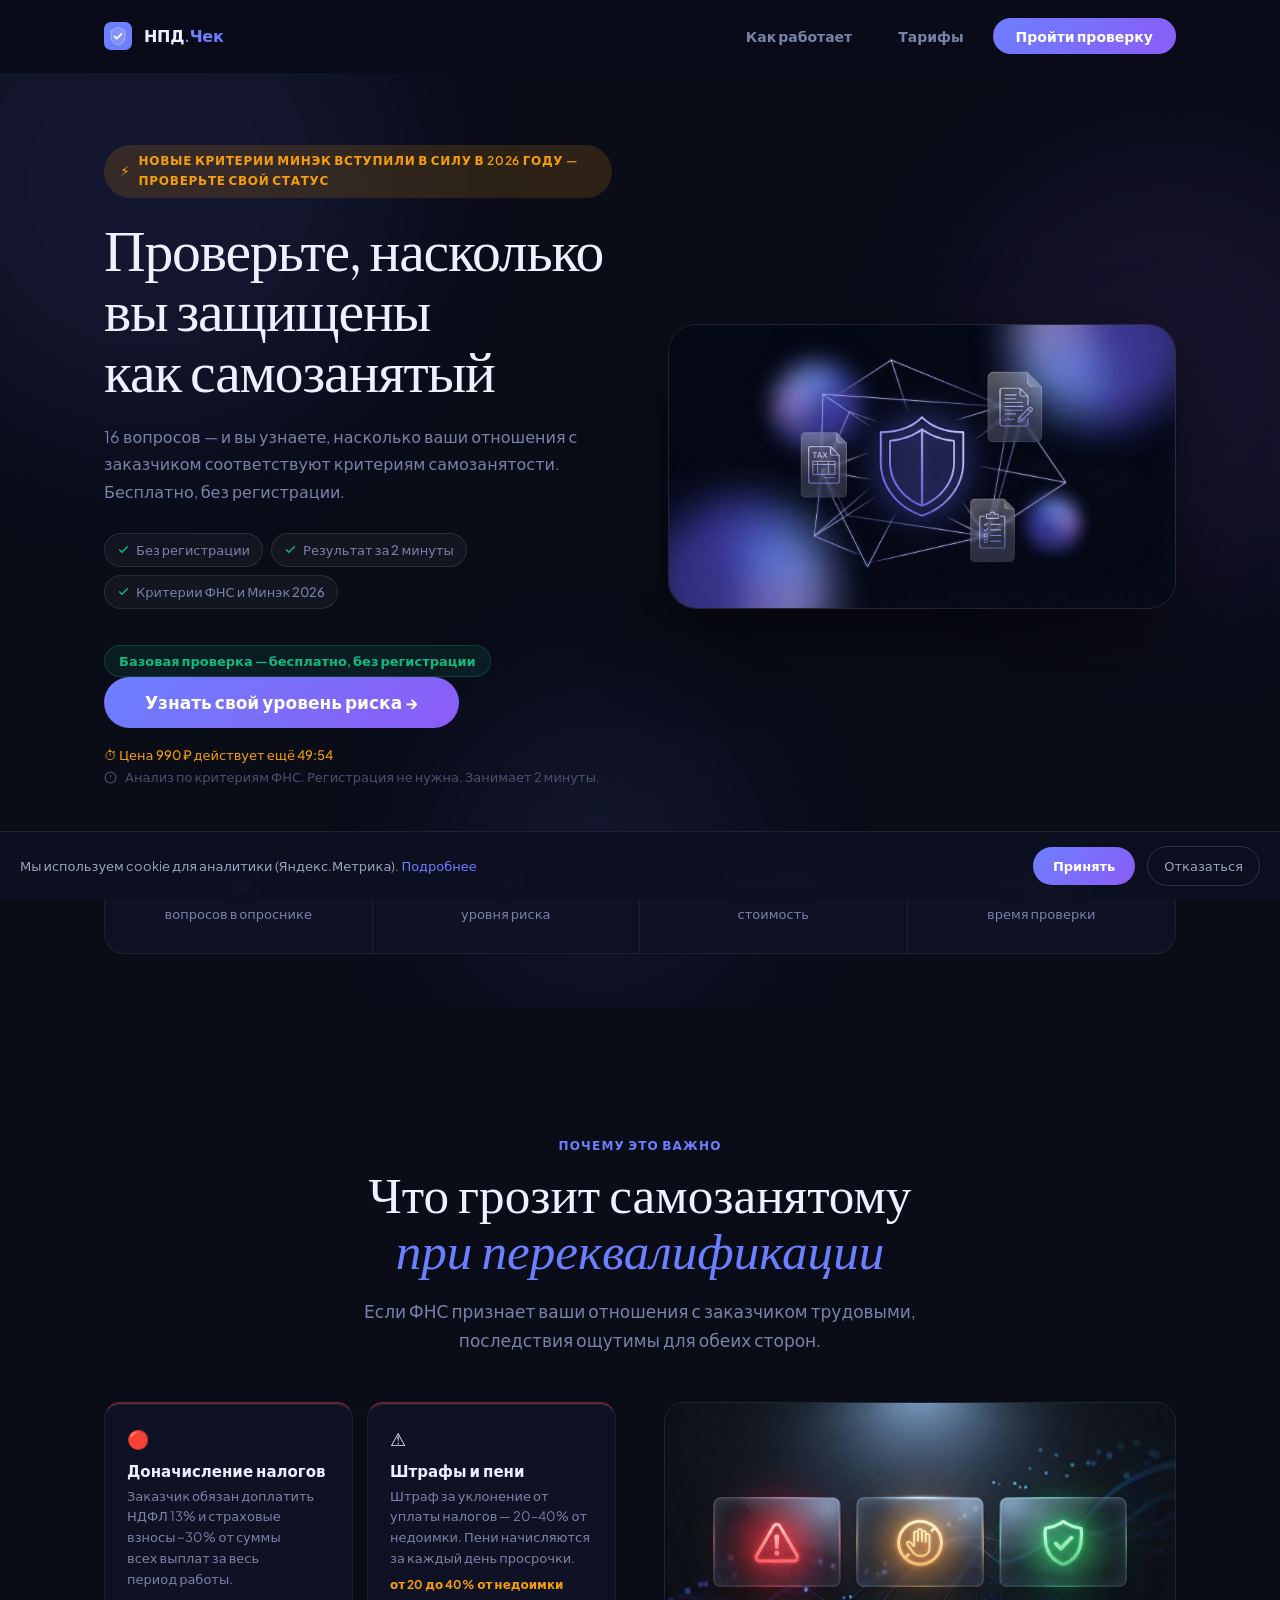
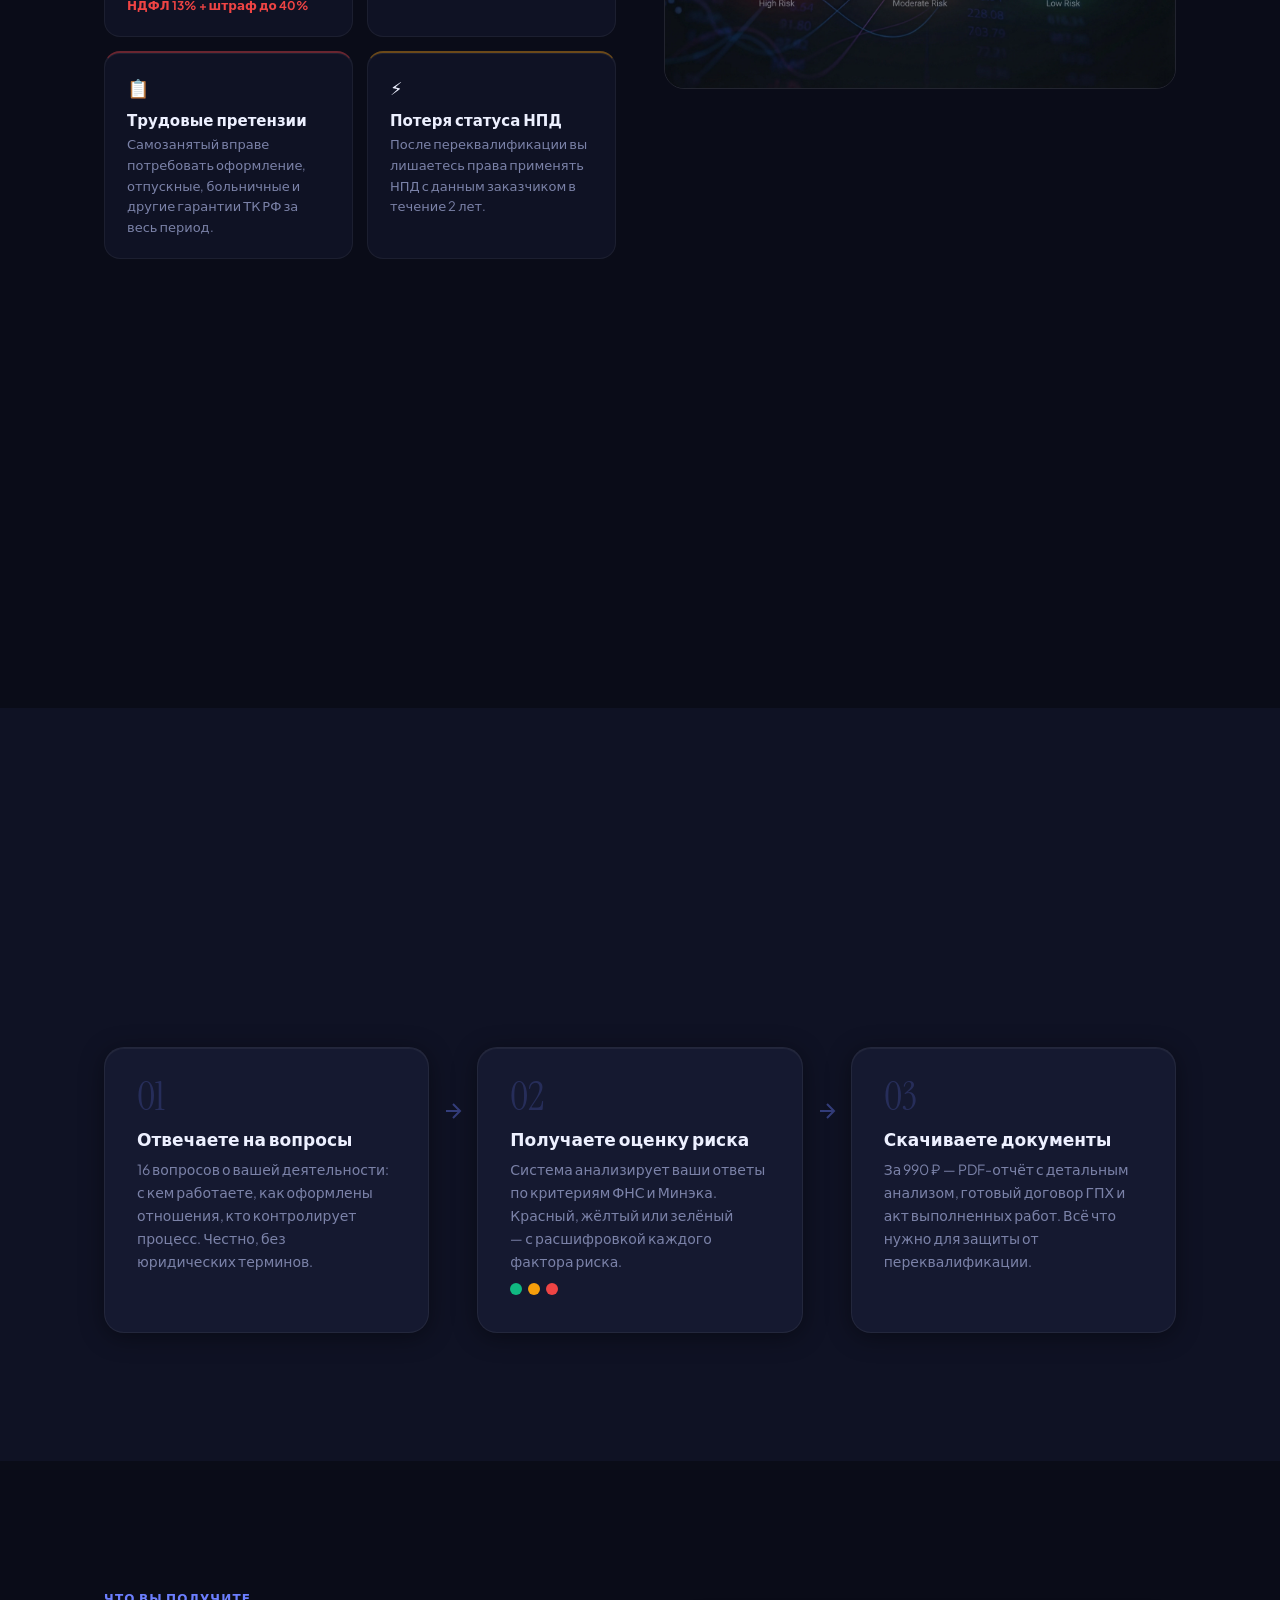
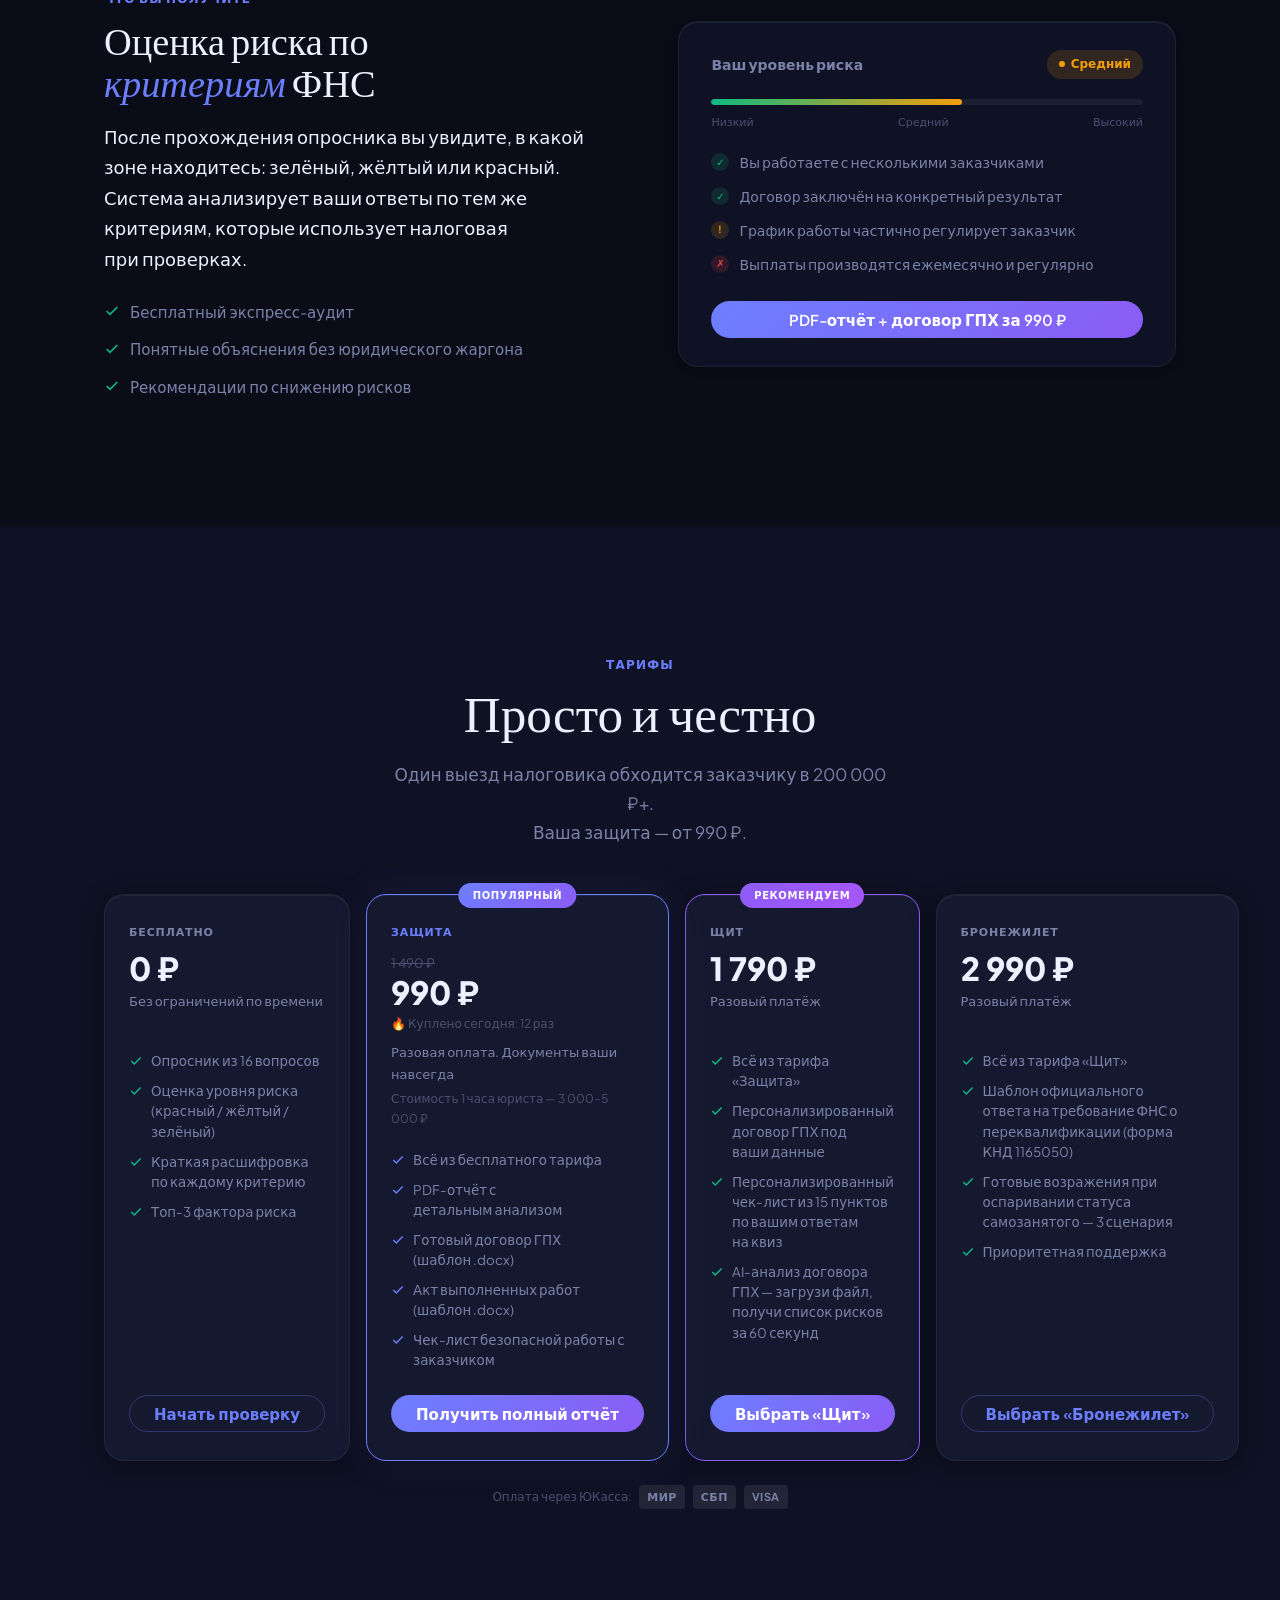
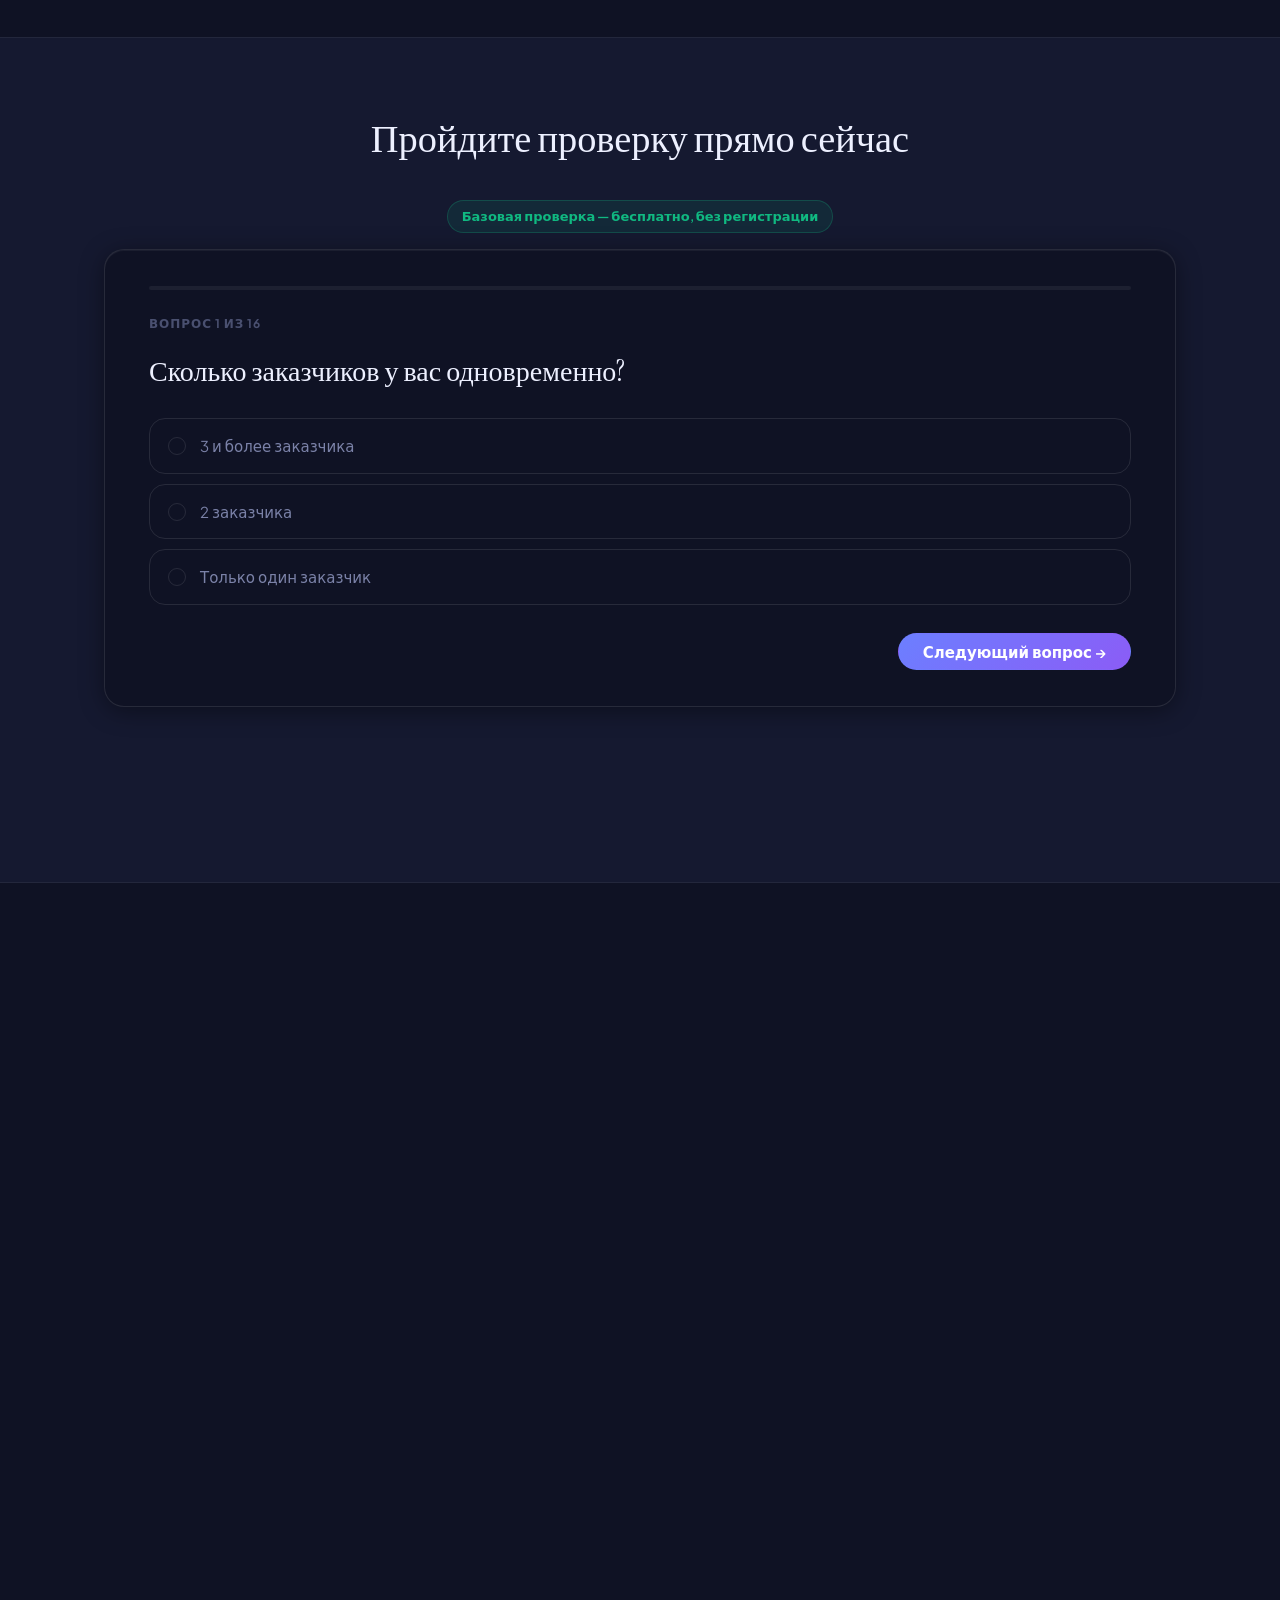
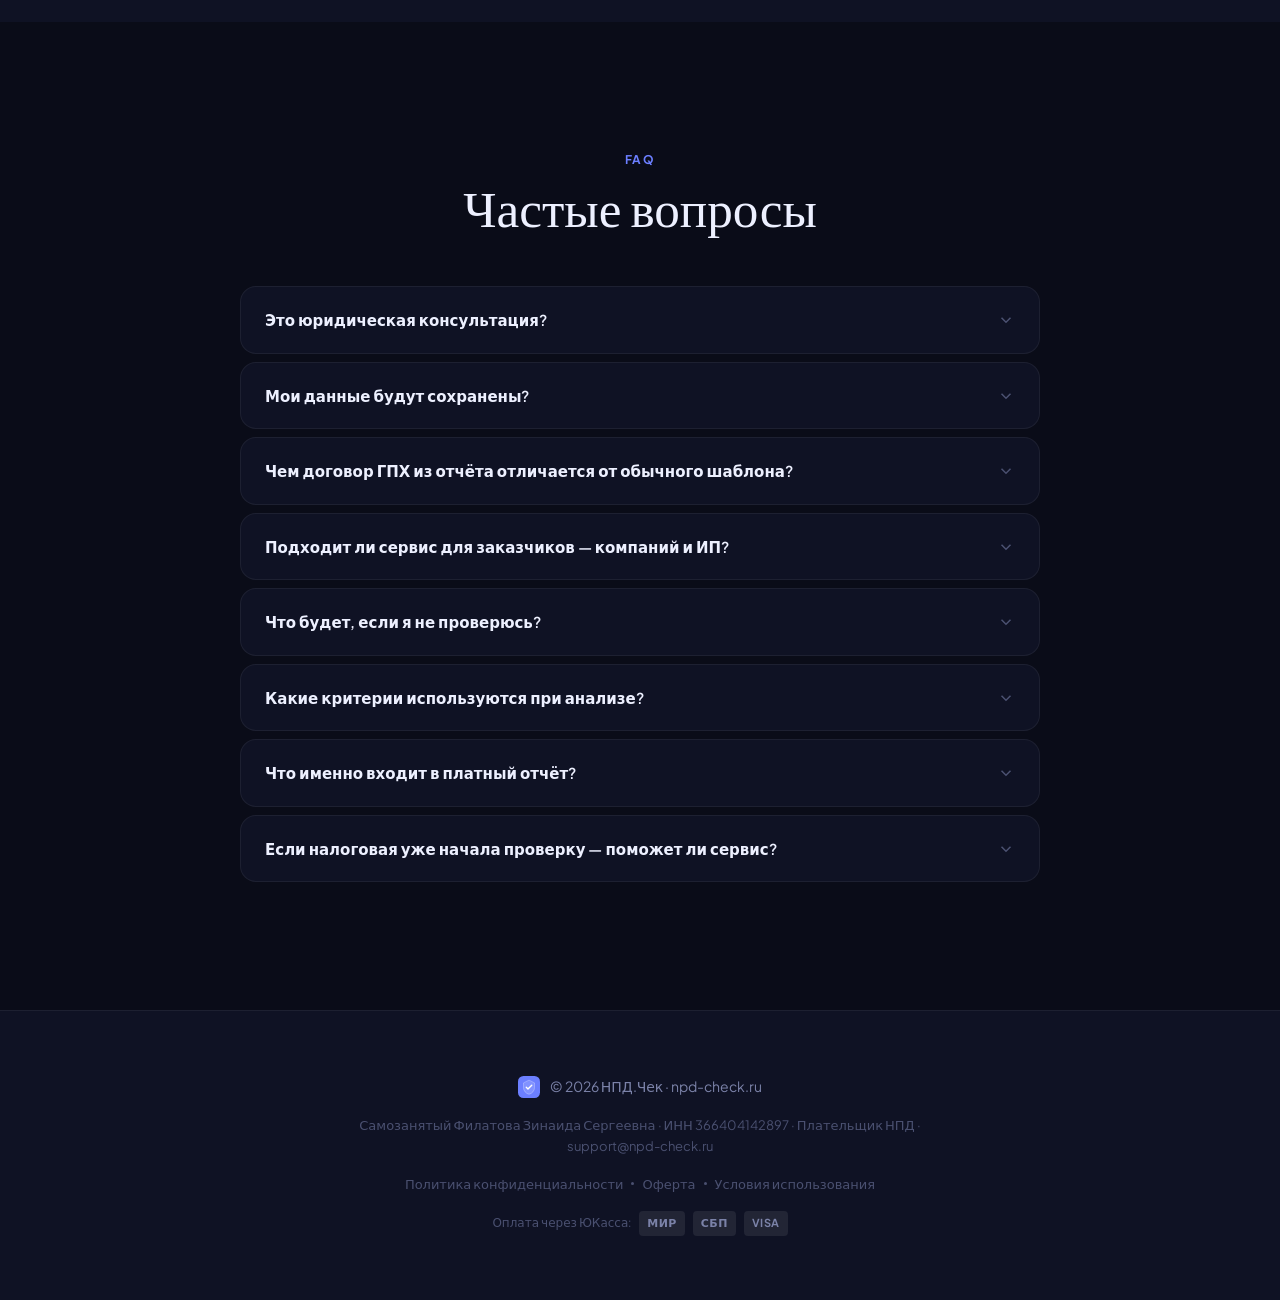
==== commit 763e29be: "feat(cro): blocks 1-8 — paywall, calculator, consent, email-capture, urgency, buy-btn, section-reord" ====
--- a/index.html
+++ b/index.html
@@ -930,6 +930,40 @@
 }
 .disclaimer-banner svg { flex-shrink: 0; margin-top: 2px; color: var(--accent); opacity: 0.6; }
 
+
+/* ─── БЛОК 5: Таймер срочности ────────────────────────────────────────────── */
+.hero-timer {
+  font-size: 0.8125rem;
+  color: var(--amber);
+  margin-top: 8px;
+  font-weight: 500;
+  min-height: 1.2em;
+}
+
+/* ─── БЛОК 8: Якорная цена, social proof, бейдж ─────────────────────────── */
+.pricing-price-was {
+  display: block;
+  font-size: 0.8125rem;
+  color: var(--text-faint);
+  text-decoration: line-through;
+  margin-bottom: 2px;
+}
+.pricing-social-proof {
+  font-size: 0.75rem;
+  color: var(--text-faint);
+  margin-top: 6px;
+}
+.hero-free-badge {
+  display: inline-block;
+  background: rgba(16,185,129,0.10);
+  color: var(--green);
+  border: 1px solid rgba(16,185,129,0.25);
+  border-radius: var(--radius-full);
+  padding: 4px 14px;
+  font-size: 0.8125rem;
+  font-weight: 600;
+  margin-top: 8px;
+}
 /* ============================================================
    COOKIE
    ============================================================ */
@@ -1028,6 +1062,8 @@
           </span>
         </div>
 
+
+        <span class="hero-free-badge">Базовая проверка — бесплатно, без регистрации</span>
         <div class="hero-cta-group">
           <a href="#quiz" class="btn btn-primary btn-xl">
             Узнать свой уровень риска →
@@ -1038,6 +1074,8 @@
           Уже <span id="trust-count">0</span> самозанятых прошли проверку
         </div>
 
+
+        <p class="hero-timer" id="hero-timer"></p>
         <div class="hero-note">
           <svg width="13" height="13" viewBox="0 0 24 24" fill="none" stroke="currentColor" stroke-width="2" aria-hidden="true">
             <circle cx="12" cy="12" r="10"/><path d="M12 8v4m0 4h.01"/>
@@ -1079,26 +1117,63 @@
   </div>
 </section>
 
-<!-- ============================================================
-     QUIZ — FIX #5: ПЕРЕМЕЩЁН ВВЕРХ, сразу после hero
-     ============================================================ -->
-<section class="quiz-section" id="quiz">
+<section class="risks-section" id="risks">
   <div class="container">
-    <h2 class="quiz-section-title fade-up">Пройдите проверку прямо сейчас</h2>
-    <div class="quiz-container fade-up" id="quiz-root"></div>
-    <!-- FIX: Дисклеймер C7 на лендинге -->
-    <div class="disclaimer-banner fade-up">
-      <svg width="15" height="15" viewBox="0 0 24 24" fill="none" stroke="currentColor" stroke-width="2" aria-hidden="true">
-        <circle cx="12" cy="12" r="10"/><path d="M12 8v4m0 4h.01"/>
-      </svg>
-      Результат носит информационный характер и не является юридической консультацией. Для юридически значимых решений обратитесь к профессиональному юристу.
+    <div style="text-align:center; max-width: 600px; margin: 0 auto;">
+      <p class="section-label fade-up">Почему это важно</p>
+      <h2 class="section-title fade-up">Что грозит самозанятому<br><em>при переквалификации</em></h2>
+      <p class="section-subtitle fade-up" style="margin: 0 auto;">Если ФНС признает ваши отношения с заказчиком трудовыми, последствия ощутимы для обеих сторон.</p>
+    </div>
+
+    <div class="risks-layout">
+      <!-- FIX #3: 2×3 grid -->
+      <div class="risks-grid">
+        <div class="risk-card risk-card--red fade-up">
+          <span class="risk-card-icon">🔴</span>
+          <h3 class="risk-card-title">Доначисление налогов</h3>
+          <p class="risk-card-desc">Заказчик обязан доплатить НДФЛ 13% и страховые взносы ~30% от суммы всех выплат за весь период работы.</p>
+          <p class="risk-card-highlight risk-card-highlight--red">НДФЛ 13% + штраф до 40%</p>
+        </div>
+        <div class="risk-card risk-card--red fade-up fade-up-delay-1">
+          <span class="risk-card-icon">⚠️</span>
+          <h3 class="risk-card-title">Штрафы и пени</h3>
+          <p class="risk-card-desc">Штраф за уклонение от уплаты налогов — 20–40% от недоимки. Пени начисляются за каждый день просрочки.</p>
+          <p class="risk-card-highlight risk-card-highlight--amber">от 20 до 40% от недоимки</p>
+        </div>
+        <div class="risk-card risk-card--red fade-up">
+          <span class="risk-card-icon">📋</span>
+          <h3 class="risk-card-title">Трудовые претензии</h3>
+          <p class="risk-card-desc">Самозанятый вправе потребовать оформление, отпускные, больничные и другие гарантии ТК РФ за весь период.</p>
+        </div>
+        <div class="risk-card risk-card--amber fade-up fade-up-delay-1">
+          <span class="risk-card-icon">⚡</span>
+          <h3 class="risk-card-title">Потеря статуса НПД</h3>
+          <p class="risk-card-desc">После переквалификации вы лишаетесь права применять НПД с данным заказчиком в течение 2 лет.</p>
+        </div>
+        <div class="risk-card risk-card--amber fade-up">
+          <span class="risk-card-icon">📊</span>
+          <h3 class="risk-card-title">Новые критерии 2026</h3>
+          <p class="risk-card-desc">Минэк ужесточил требования: добавлены критерии о периодичности выплат и контроле процесса.</p>
+        </div>
+        <div class="risk-card risk-card--amber fade-up fade-up-delay-1">
+          <span class="risk-card-icon">🎯</span>
+          <h3 class="risk-card-title">Риск для репутации</h3>
+          <p class="risk-card-desc">Компания-заказчик, попавшая под проверку, рискует потерять деловую репутацию и стать объектом дальнейших проверок.</p>
+        </div>
+      </div>
+
+      <!-- FIX #3: sticky картинка -->
+      <div class="risks-media fade-up">
+        <img src="img-risks-new.webp" alt="Налоговая проверка самозанятого" loading="lazy" width="560" height="560">
+      </div>
+    </div>
+
+    <div style="text-align:center; margin-top:48px;" class="fade-up">
+      <a href="#quiz" class="btn btn-primary btn-xl">Проверьте себя сейчас →</a>
     </div>
   </div>
 </section>
 
-<!-- ============================================================
-     HOW IT WORKS — FIX #4: горизонтальные широкие карточки
-     ============================================================ -->
 <section class="section section-how" id="how-it-works">
   <div class="container">
     <div style="text-align:center; max-width: 580px; margin: 0 auto;">
@@ -1146,9 +1221,6 @@
   </div>
 </section>
 
-<!-- ============================================================
-     RISK PREVIEW
-     ============================================================ -->
 <section class="risk-preview">
   <div class="container">
     <div class="risk-preview-inner">
@@ -1213,9 +1285,169 @@
   </div>
 </section>
 
-<!-- ============================================================
-     TESTIMONIALS
-     ============================================================ -->
+<section class="pricing-section section" id="pricing">
+  <div class="container">
+    <div style="text-align:center; max-width: 520px; margin: 0 auto;">
+      <p class="section-label fade-up">Тарифы</p>
+      <h2 class="section-title fade-up">Просто и честно</h2>
+      <p class="section-subtitle fade-up" style="margin: 0 auto;">Один выезд налоговика обходится заказчику в 200&nbsp;000 ₽+.<br>Ваша защита — от 990 ₽.</p>
+    </div>
+
+    <div class="pricing-grid">
+      <!-- Бесплатно -->
+      <div class="pricing-card fade-up" hidden>
+        <p class="pricing-name">Бесплатно</p>
+        <div class="pricing-price">
+          <div class="pricing-price-value">0 ₽</div>
+          <div class="pricing-price-period">Без ограничений по времени</div>
+          <!-- FIX #2: spacer для выравнивания с картой Защита -->
+          <div class="pricing-price-spacer"></div>
+        </div>
+        <ul class="pricing-features" role="list">
+          <li class="pricing-feature">
+            <svg class="pricing-check" viewBox="0 0 24 24" fill="none" stroke="currentColor" stroke-width="2.5" aria-hidden="true"><polyline points="20 6 9 17 4 12"/></svg>
+            Опросник из 16 вопросов
+          </li>
+          <li class="pricing-feature">
+            <svg class="pricing-check" viewBox="0 0 24 24" fill="none" stroke="currentColor" stroke-width="2.5" aria-hidden="true"><polyline points="20 6 9 17 4 12"/></svg>
+            Оценка уровня риска (красный / жёлтый / зелёный)
+          </li>
+          <li class="pricing-feature">
+            <svg class="pricing-check" viewBox="0 0 24 24" fill="none" stroke="currentColor" stroke-width="2.5" aria-hidden="true"><polyline points="20 6 9 17 4 12"/></svg>
+            Краткая расшифровка по каждому критерию
+          </li>
+          <li class="pricing-feature">
+            <svg class="pricing-check" viewBox="0 0 24 24" fill="none" stroke="currentColor" stroke-width="2.5" aria-hidden="true"><polyline points="20 6 9 17 4 12"/></svg>
+            Топ-3 фактора риска
+          </li>
+        </ul>
+        <a href="#quiz" class="btn btn-outline" style="width:100%; justify-content:center;">Начать проверку</a>
+      </div>
+
+      <!-- Защита 990₽ — ПОПУЛЯРНЫЙ -->
+      <div class="pricing-card pricing-card--popular fade-up fade-up-delay-1">
+        <span class="pricing-badge">Популярный</span>
+        <p class="pricing-name pricing-name--accent">Защита</p>
+        <div class="pricing-price">
+          <span class="pricing-price-was">1 490 ₽</span>
+          <div class="pricing-price-value">990 ₽</div>
+          <div class="pricing-social-proof">
+            🔥 Куплено сегодня: <span id="sales-today">12</span> раз
+          </div>
+          <div class="pricing-price-period">Разовая оплата. Документы ваши навсегда</div>
+          <p class="pricing-price-anchor">Стоимость 1 часа юриста — 3 000–5 000 ₽</p>
+        </div>
+        <ul class="pricing-features" role="list">
+          <li class="pricing-feature">
+            <svg class="pricing-check pricing-check--accent" viewBox="0 0 24 24" fill="none" stroke="currentColor" stroke-width="2.5" aria-hidden="true"><polyline points="20 6 9 17 4 12"/></svg>
+            Всё из бесплатного тарифа
+          </li>
+          <li class="pricing-feature">
+            <svg class="pricing-check pricing-check--accent" viewBox="0 0 24 24" fill="none" stroke="currentColor" stroke-width="2.5" aria-hidden="true"><polyline points="20 6 9 17 4 12"/></svg>
+            PDF-отчёт с детальным анализом
+          </li>
+          <li class="pricing-feature">
+            <svg class="pricing-check pricing-check--accent" viewBox="0 0 24 24" fill="none" stroke="currentColor" stroke-width="2.5" aria-hidden="true"><polyline points="20 6 9 17 4 12"/></svg>
+            Готовый договор ГПХ (шаблон .docx)
+          </li>
+          <li class="pricing-feature">
+            <svg class="pricing-check pricing-check--accent" viewBox="0 0 24 24" fill="none" stroke="currentColor" stroke-width="2.5" aria-hidden="true"><polyline points="20 6 9 17 4 12"/></svg>
+            Акт выполненных работ (шаблон .docx)
+          </li>
+          <li class="pricing-feature">
+            <svg class="pricing-check pricing-check--accent" viewBox="0 0 24 24" fill="none" stroke="currentColor" stroke-width="2.5" aria-hidden="true"><polyline points="20 6 9 17 4 12"/></svg>
+            Чек-лист безопасной работы с заказчиком
+          </li>
+        </ul>
+        <a href="#quiz" class="btn btn-primary" style="width:100%; justify-content:center;" onclick="selectTier('protection')">Получить полный отчёт</a>
+      </div>
+
+      <!-- Щит 1790₽ — РЕКОМЕНДУЕМ -->
+      <div class="pricing-card pricing-card--recommended fade-up fade-up-delay-2">
+        <span class="pricing-badge pricing-badge--rec">Рекомендуем</span>
+        <p class="pricing-name">Щит</p>
+        <div class="pricing-price">
+          <div class="pricing-price-value">1 790 ₽</div>
+          <div class="pricing-price-period">Разовый платёж</div>
+          <div class="pricing-price-spacer"></div>
+        </div>
+        <ul class="pricing-features" role="list">
+          <li class="pricing-feature">
+            <svg class="pricing-check" viewBox="0 0 24 24" fill="none" stroke="currentColor" stroke-width="2.5" aria-hidden="true"><polyline points="20 6 9 17 4 12"/></svg>
+            Всё из тарифа «Защита»
+          </li>
+          <li class="pricing-feature">
+            <svg class="pricing-check" viewBox="0 0 24 24" fill="none" stroke="currentColor" stroke-width="2.5" aria-hidden="true"><polyline points="20 6 9 17 4 12"/></svg>
+            Персонализированный договор ГПХ под ваши данные
+          </li>
+          <li class="pricing-feature">
+            <svg class="pricing-check" viewBox="0 0 24 24" fill="none" stroke="currentColor" stroke-width="2.5" aria-hidden="true"><polyline points="20 6 9 17 4 12"/></svg>
+            Персонализированный чек-лист из 15 пунктов по вашим ответам на квиз
+          </li>
+          <li class="pricing-feature">
+            <svg class="pricing-check" viewBox="0 0 24 24" fill="none" stroke="currentColor" stroke-width="2.5" aria-hidden="true"><polyline points="20 6 9 17 4 12"/></svg>
+            AI-анализ договора ГПХ — загрузи файл, получи список рисков за 60 секунд
+          </li>
+        </ul>
+        <button class="btn btn-primary" style="width:100%; justify-content:center;" onclick="selectTier('shield')">Выбрать «Щит»</button>
+      </div>
+
+      <!-- Бронежилет 2990₽ -->
+      <div class="pricing-card fade-up fade-up-delay-3">
+        <p class="pricing-name">Бронежилет</p>
+        <div class="pricing-price">
+          <div class="pricing-price-value">2 990 ₽</div>
+          <div class="pricing-price-period">Разовый платёж</div>
+          <div class="pricing-price-spacer"></div>
+        </div>
+        <ul class="pricing-features" role="list">
+          <li class="pricing-feature">
+            <svg class="pricing-check" viewBox="0 0 24 24" fill="none" stroke="currentColor" stroke-width="2.5" aria-hidden="true"><polyline points="20 6 9 17 4 12"/></svg>
+            Всё из тарифа «Щит»
+          </li>
+          <li class="pricing-feature">
+            <svg class="pricing-check" viewBox="0 0 24 24" fill="none" stroke="currentColor" stroke-width="2.5" aria-hidden="true"><polyline points="20 6 9 17 4 12"/></svg>
+            Шаблон официального ответа на требование ФНС о переквалификации (форма КНД 1165050)
+          </li>
+          <li class="pricing-feature">
+            <svg class="pricing-check" viewBox="0 0 24 24" fill="none" stroke="currentColor" stroke-width="2.5" aria-hidden="true"><polyline points="20 6 9 17 4 12"/></svg>
+            Готовые возражения при оспаривании статуса самозанятого — 3 сценария
+          </li>
+          <li class="pricing-feature">
+            <svg class="pricing-check" viewBox="0 0 24 24" fill="none" stroke="currentColor" stroke-width="2.5" aria-hidden="true"><polyline points="20 6 9 17 4 12"/></svg>
+            Приоритетная поддержка
+          </li>
+        </ul>
+        <button class="btn btn-outline" style="width:100%; justify-content:center;" onclick="selectTier('armor')">Выбрать «Бронежилет»</button>
+      </div>
+    </div>
+
+    <div class="pricing-payment-methods fade-up">
+      <span>Оплата через ЮКасса:</span>
+      <span class="payment-badge">МИР</span>
+      <span class="payment-badge">СБП</span>
+      <span class="payment-badge">VISA</span>
+    </div>
+  </div>
+</section>
+
+<section class="quiz-section" id="quiz">
+  <div class="container">
+    <h2 class="quiz-section-title fade-up">Пройдите проверку прямо сейчас</h2>
+    <p style="text-align:center;margin-bottom:16px;">
+      <span class="hero-free-badge">Базовая проверка — бесплатно, без регистрации</span>
+    </p>
+    <div class="quiz-container fade-up" id="quiz-root"></div>
+    <!-- FIX: Дисклеймер C7 на лендинге -->
+    <div class="disclaimer-banner fade-up">
+      <svg width="15" height="15" viewBox="0 0 24 24" fill="none" stroke="currentColor" stroke-width="2" aria-hidden="true">
+        <circle cx="12" cy="12" r="10"/><path d="M12 8v4m0 4h.01"/>
+      </svg>
+      Результат носит информационный характер и не является юридической консультацией. Для юридически значимых решений обратитесь к профессиональному юристу.
+    </div>
+  </div>
+</section>
+
 <section class="testimonials-section">
   <div class="container">
     <div style="text-align:center; max-width: 600px; margin: 0 auto;">
@@ -1278,214 +1510,6 @@
   </div>
 </section>
 
-<!-- ============================================================
-     RISKS — FIX #3: 2×3 сетка, sticky-картинка
-     ============================================================ -->
-<section class="risks-section" id="risks">
-  <div class="container">
-    <div style="text-align:center; max-width: 600px; margin: 0 auto;">
-      <p class="section-label fade-up">Почему это важно</p>
-      <h2 class="section-title fade-up">Что грозит самозанятому<br><em>при переквалификации</em></h2>
-      <p class="section-subtitle fade-up" style="margin: 0 auto;">Если ФНС признает ваши отношения с заказчиком трудовыми, последствия ощутимы для обеих сторон.</p>
-    </div>
-
-    <div class="risks-layout">
-      <!-- FIX #3: 2×3 grid -->
-      <div class="risks-grid">
-        <div class="risk-card risk-card--red fade-up">
-          <span class="risk-card-icon">🔴</span>
-          <h3 class="risk-card-title">Доначисление налогов</h3>
-          <p class="risk-card-desc">Заказчик обязан доплатить НДФЛ 13% и страховые взносы ~30% от суммы всех выплат за весь период работы.</p>
-          <p class="risk-card-highlight risk-card-highlight--red">НДФЛ 13% + штраф до 40%</p>
-        </div>
-        <div class="risk-card risk-card--red fade-up fade-up-delay-1">
-          <span class="risk-card-icon">⚠️</span>
-          <h3 class="risk-card-title">Штрафы и пени</h3>
-          <p class="risk-card-desc">Штраф за уклонение от уплаты налогов — 20–40% от недоимки. Пени начисляются за каждый день просрочки.</p>
-          <p class="risk-card-highlight risk-card-highlight--amber">от 20 до 40% от недоимки</p>
-        </div>
-        <div class="risk-card risk-card--red fade-up">
-          <span class="risk-card-icon">📋</span>
-          <h3 class="risk-card-title">Трудовые претензии</h3>
-          <p class="risk-card-desc">Самозанятый вправе потребовать оформление, отпускные, больничные и другие гарантии ТК РФ за весь период.</p>
-        </div>
-        <div class="risk-card risk-card--amber fade-up fade-up-delay-1">
-          <span class="risk-card-icon">⚡</span>
-          <h3 class="risk-card-title">Потеря статуса НПД</h3>
-          <p class="risk-card-desc">После переквалификации вы лишаетесь права применять НПД с данным заказчиком в течение 2 лет.</p>
-        </div>
-        <div class="risk-card risk-card--amber fade-up">
-          <span class="risk-card-icon">📊</span>
-          <h3 class="risk-card-title">Новые критерии 2026</h3>
-          <p class="risk-card-desc">Минэк ужесточил требования: добавлены критерии о периодичности выплат и контроле процесса.</p>
-        </div>
-        <div class="risk-card risk-card--amber fade-up fade-up-delay-1">
-          <span class="risk-card-icon">🎯</span>
-          <h3 class="risk-card-title">Риск для репутации</h3>
-          <p class="risk-card-desc">Компания-заказчик, попавшая под проверку, рискует потерять деловую репутацию и стать объектом дальнейших проверок.</p>
-        </div>
-      </div>
-
-      <!-- FIX #3: sticky картинка -->
-      <div class="risks-media fade-up">
-        <img src="img-risks-new.webp" alt="Налоговая проверка самозанятого" loading="lazy" width="560" height="560">
-      </div>
-    </div>
-
-    <div style="text-align:center; margin-top:48px;" class="fade-up">
-      <a href="#quiz" class="btn btn-primary btn-xl">Проверьте себя сейчас →</a>
-    </div>
-  </div>
-</section>
-
-<!-- ============================================================
-     PRICING — FIX #2: равные карточки
-     ============================================================ -->
-<section class="pricing-section section" id="pricing">
-  <div class="container">
-    <div style="text-align:center; max-width: 520px; margin: 0 auto;">
-      <p class="section-label fade-up">Тарифы</p>
-      <h2 class="section-title fade-up">Просто и честно</h2>
-      <p class="section-subtitle fade-up" style="margin: 0 auto;">Базовая проверка — бесплатно. Полный пакет документов — разовый платёж.</p>
-    </div>
-
-    <div class="pricing-grid">
-      <!-- Бесплатно -->
-      <div class="pricing-card fade-up">
-        <p class="pricing-name">Бесплатно</p>
-        <div class="pricing-price">
-          <div class="pricing-price-value">0 ₽</div>
-          <div class="pricing-price-period">Без ограничений по времени</div>
-          <!-- FIX #2: spacer для выравнивания с картой Защита -->
-          <div class="pricing-price-spacer"></div>
-        </div>
-        <ul class="pricing-features" role="list">
-          <li class="pricing-feature">
-            <svg class="pricing-check" viewBox="0 0 24 24" fill="none" stroke="currentColor" stroke-width="2.5" aria-hidden="true"><polyline points="20 6 9 17 4 12"/></svg>
-            Опросник из 16 вопросов
-          </li>
-          <li class="pricing-feature">
-            <svg class="pricing-check" viewBox="0 0 24 24" fill="none" stroke="currentColor" stroke-width="2.5" aria-hidden="true"><polyline points="20 6 9 17 4 12"/></svg>
-            Оценка уровня риска (красный / жёлтый / зелёный)
-          </li>
-          <li class="pricing-feature">
-            <svg class="pricing-check" viewBox="0 0 24 24" fill="none" stroke="currentColor" stroke-width="2.5" aria-hidden="true"><polyline points="20 6 9 17 4 12"/></svg>
-            Краткая расшифровка по каждому критерию
-          </li>
-          <li class="pricing-feature">
-            <svg class="pricing-check" viewBox="0 0 24 24" fill="none" stroke="currentColor" stroke-width="2.5" aria-hidden="true"><polyline points="20 6 9 17 4 12"/></svg>
-            Топ-3 фактора риска
-          </li>
-        </ul>
-        <a href="#quiz" class="btn btn-outline" style="width:100%; justify-content:center;">Начать проверку</a>
-      </div>
-
-      <!-- Защита 990₽ — ПОПУЛЯРНЫЙ -->
-      <div class="pricing-card pricing-card--popular fade-up fade-up-delay-1">
-        <span class="pricing-badge">Популярный</span>
-        <p class="pricing-name pricing-name--accent">Защита</p>
-        <div class="pricing-price">
-          <div class="pricing-price-value">990 ₽</div>
-          <div class="pricing-price-period">Разовая оплата. Документы ваши навсегда</div>
-          <p class="pricing-price-anchor">Стоимость 1 часа юриста — 3 000–5 000 ₽</p>
-        </div>
-        <ul class="pricing-features" role="list">
-          <li class="pricing-feature">
-            <svg class="pricing-check pricing-check--accent" viewBox="0 0 24 24" fill="none" stroke="currentColor" stroke-width="2.5" aria-hidden="true"><polyline points="20 6 9 17 4 12"/></svg>
-            Всё из бесплатного тарифа
-          </li>
-          <li class="pricing-feature">
-            <svg class="pricing-check pricing-check--accent" viewBox="0 0 24 24" fill="none" stroke="currentColor" stroke-width="2.5" aria-hidden="true"><polyline points="20 6 9 17 4 12"/></svg>
-            PDF-отчёт с детальным анализом
-          </li>
-          <li class="pricing-feature">
-            <svg class="pricing-check pricing-check--accent" viewBox="0 0 24 24" fill="none" stroke="currentColor" stroke-width="2.5" aria-hidden="true"><polyline points="20 6 9 17 4 12"/></svg>
-            Готовый договор ГПХ (шаблон .docx)
-          </li>
-          <li class="pricing-feature">
-            <svg class="pricing-check pricing-check--accent" viewBox="0 0 24 24" fill="none" stroke="currentColor" stroke-width="2.5" aria-hidden="true"><polyline points="20 6 9 17 4 12"/></svg>
-            Акт выполненных работ (шаблон .docx)
-          </li>
-          <li class="pricing-feature">
-            <svg class="pricing-check pricing-check--accent" viewBox="0 0 24 24" fill="none" stroke="currentColor" stroke-width="2.5" aria-hidden="true"><polyline points="20 6 9 17 4 12"/></svg>
-            Чек-лист безопасной работы с заказчиком
-          </li>
-        </ul>
-        <a href="#quiz" class="btn btn-primary" style="width:100%; justify-content:center;" onclick="selectTier('protection')">Получить полный отчёт</a>
-      </div>
-
-      <!-- Щит 1790₽ — РЕКОМЕНДУЕМ -->
-      <div class="pricing-card pricing-card--recommended fade-up fade-up-delay-2">
-        <span class="pricing-badge pricing-badge--rec">Рекомендуем</span>
-        <p class="pricing-name">Щит</p>
-        <div class="pricing-price">
-          <div class="pricing-price-value">1 790 ₽</div>
-          <div class="pricing-price-period">Разовый платёж</div>
-          <div class="pricing-price-spacer"></div>
-        </div>
-        <ul class="pricing-features" role="list">
-          <li class="pricing-feature">
-            <svg class="pricing-check" viewBox="0 0 24 24" fill="none" stroke="currentColor" stroke-width="2.5" aria-hidden="true"><polyline points="20 6 9 17 4 12"/></svg>
-            Всё из тарифа «Защита»
-          </li>
-          <li class="pricing-feature">
-            <svg class="pricing-check" viewBox="0 0 24 24" fill="none" stroke="currentColor" stroke-width="2.5" aria-hidden="true"><polyline points="20 6 9 17 4 12"/></svg>
-            Персонализированный договор ГПХ по вашим ответам
-          </li>
-          <li class="pricing-feature">
-            <svg class="pricing-check" viewBox="0 0 24 24" fill="none" stroke="currentColor" stroke-width="2.5" aria-hidden="true"><polyline points="20 6 9 17 4 12"/></svg>
-            Письмо заказчику с обоснованием договора
-          </li>
-          <li class="pricing-feature">
-            <svg class="pricing-check" viewBox="0 0 24 24" fill="none" stroke="currentColor" stroke-width="2.5" aria-hidden="true"><polyline points="20 6 9 17 4 12"/></svg>
-            Консультация в чате в течение 24 часов
-          </li>
-        </ul>
-        <button class="btn btn-primary" style="width:100%; justify-content:center;" onclick="selectTier('shield')">Выбрать «Щит»</button>
-      </div>
-
-      <!-- Бронежилет 2990₽ -->
-      <div class="pricing-card fade-up fade-up-delay-3">
-        <p class="pricing-name">Бронежилет</p>
-        <div class="pricing-price">
-          <div class="pricing-price-value">2 990 ₽</div>
-          <div class="pricing-price-period">Разовый платёж</div>
-          <div class="pricing-price-spacer"></div>
-        </div>
-        <ul class="pricing-features" role="list">
-          <li class="pricing-feature">
-            <svg class="pricing-check" viewBox="0 0 24 24" fill="none" stroke="currentColor" stroke-width="2.5" aria-hidden="true"><polyline points="20 6 9 17 4 12"/></svg>
-            Всё из тарифа «Щит»
-          </li>
-          <li class="pricing-feature">
-            <svg class="pricing-check" viewBox="0 0 24 24" fill="none" stroke="currentColor" stroke-width="2.5" aria-hidden="true"><polyline points="20 6 9 17 4 12"/></svg>
-            Шаблон ответа на акт налоговой проверки
-          </li>
-          <li class="pricing-feature">
-            <svg class="pricing-check" viewBox="0 0 24 24" fill="none" stroke="currentColor" stroke-width="2.5" aria-hidden="true"><polyline points="20 6 9 17 4 12"/></svg>
-            Трекер лимита НПД
-          </li>
-          <li class="pricing-feature">
-            <svg class="pricing-check" viewBox="0 0 24 24" fill="none" stroke="currentColor" stroke-width="2.5" aria-hidden="true"><polyline points="20 6 9 17 4 12"/></svg>
-            Приоритетная поддержка
-          </li>
-        </ul>
-        <button class="btn btn-outline" style="width:100%; justify-content:center;" onclick="selectTier('armor')">Выбрать «Бронежилет»</button>
-      </div>
-    </div>
-
-    <div class="pricing-payment-methods fade-up">
-      <span>Оплата через ЮКасса:</span>
-      <span class="payment-badge">МИР</span>
-      <span class="payment-badge">СБП</span>
-      <span class="payment-badge">VISA</span>
-    </div>
-  </div>
-</section>
-
-<!-- ============================================================
-     FAQ
-     ============================================================ -->
 <section class="faq-section" id="faq">
   <div class="container">
     <div style="text-align:center;">
@@ -1552,12 +1576,6 @@
     </div>
   </div>
 </section>
-
-</main>
-
-<!-- ============================================================
-     FOOTER
-     ============================================================ -->
 <footer class="site-footer">
   <div class="container">
     <div class="footer-inner">
@@ -1713,7 +1731,7 @@
 
 
 <!-- Yandex.Metrika + Cookie consent -->
-<div id="cookie-banner" style="display:none;position:fixed;bottom:0;left:0;right:0;background:rgba(13,16,33,0.97);backdrop-filter:blur(12px);border-top:1px solid rgba(255,255,255,0.08);color:#9BA3C4;padding:14px 20px;z-index:9999;font-size:0.8125rem;display:flex;align-items:center;gap:12px;flex-wrap:wrap;">
+<div id="cookie-banner" style="display:none;position:fixed;bottom:0;left:0;right:0;background:rgba(13,16,33,0.97);backdrop-filter:blur(12px);border-top:1px solid rgba(255,255,255,0.08);color:#9BA3C4;padding:14px 20px;z-index:9999;font-size:0.8125rem;align-items:center;gap:12px;flex-wrap:wrap;">
   <span style="flex:1;min-width:200px;">Мы используем cookie для аналитики (Яндекс.Метрика). <a href="/privacy.html" style="color:#6C7FFF;text-decoration:none;">Подробнее</a></span>
   <button onclick="cookieAccept()" style="background:linear-gradient(135deg,#6C7FFF,#8B5CF6);color:#fff;border:none;padding:8px 20px;border-radius:9999px;cursor:pointer;font-size:0.8125rem;font-weight:600;">Принять</button>
   <button onclick="cookieDeny()" style="background:transparent;color:#9BA3C4;border:1px solid rgba(255,255,255,0.15);padding:8px 16px;border-radius:9999px;cursor:pointer;font-size:0.8125rem;">Отказаться</button>
@@ -1739,7 +1757,10 @@
 (function(){
   var consent = localStorage.getItem('cookie_consent');
   if(!consent){
-    setTimeout(function(){ document.getElementById('cookie-banner').style.display='flex'; }, 1500);
+    setTimeout(function(){
+      var b = document.getElementById('cookie-banner');
+      if(b){ b.style.display='flex'; }
+    }, 1500);
   } else if(consent === 'yes'){
     initMetrika();
   }
@@ -1747,5 +1768,45 @@
 </script>
 <noscript><div><img src="https://mc.yandex.ru/watch/108266785" style="position:absolute; left:-9999px;" alt="" /></div></noscript>
 
+
+<script>
+(function() {
+  var KEY = 'npd_timer_exp';
+  var exp = sessionStorage.getItem(KEY);
+  if (!exp) {
+    var delta = (47 + Math.floor(Math.random() * 27)) * 60000;
+    exp = Date.now() + delta;
+    sessionStorage.setItem(KEY, exp);
+  }
+  exp = parseInt(exp);
+  var el = document.getElementById('hero-timer');
+  if (!el) return;
+  function tick() {
+    var left = exp - Date.now();
+    if (left <= 0) {
+      el.innerHTML = '⏱ Стандартная цена: <s>990 ₽</s> → 1 490 ₽';
+      return;
+    }
+    var m = Math.floor(left / 60000);
+    var s = Math.floor((left % 60000) / 1000);
+    el.innerHTML = '⏱ Цена 990 ₽ действует ещё ' +
+      m + ':' + (s < 10 ? '0' : '') + s;
+    setTimeout(tick, 1000);
+  }
+  tick();
+})();
+</script>
+
+<script>
+fetch('/api/stats/sales')
+  .then(r => r.json())
+  .then(d => {
+    if (d.today && d.today > 0) {
+      var el = document.getElementById('sales-today');
+      if (el) el.textContent = d.today;
+    }
+  })
+  .catch(() => {});
+</script>
 </body>
 </html>
--- a/quiz-result.css
+++ b/quiz-result.css
@@ -505,3 +505,242 @@
   .result-cta-form { flex-direction: column; }
   .result-cta-form .btn { width: 100%; justify-content: center; }
 }
+
+/* ─── БЛОК 1: PAYWALL — скрываем контент жёлтых/красных факторов ─── */
+.factor-item.factor-yellow .factor-body .factor-question,
+.factor-item.factor-yellow .factor-body .factor-answer,
+.factor-item.factor-red    .factor-body .factor-question,
+.factor-item.factor-red    .factor-body .factor-answer {
+  display: none;
+}
+
+.factor-item.factor-yellow .factor-body::before,
+.factor-item.factor-red    .factor-body::before {
+  content: "🔒 Критический фактор скрыт — разблокируется в отчёте";
+  display: block;
+  font-size: 0.8125rem;
+  color: var(--text-faint);
+  font-style: italic;
+  margin-bottom: 4px;
+}
+
+.result-locked-banner {
+  background: rgba(239,68,68,0.07);
+  border: 1px solid rgba(239,68,68,0.25);
+  border-radius: 10px;
+  padding: 10px 14px;
+  font-size: 0.875rem;
+  color: var(--text-muted);
+  margin-bottom: 10px;
+}
+.result-locked-banner strong { color: var(--red); }
+
+/* ─── БЛОК 2: КАЛЬКУЛЯТОР ПОТЕРЬ ──────────────────────────────────── */
+.result-calc {
+  border: 1.5px solid rgba(239,68,68,0.30);
+  background: rgba(239,68,68,0.04);
+  border-radius: 16px;
+  padding: 24px;
+  margin: 20px 0;
+}
+.result-calc-title {
+  font-size: 1rem;
+  font-weight: 700;
+  color: var(--text);
+  margin-bottom: 16px;
+}
+.result-calc-row { margin-bottom: 16px; }
+.result-calc-label {
+  display: block;
+  font-size: 0.875rem;
+  color: var(--text-muted);
+  margin-bottom: 8px;
+}
+.result-calc-input-wrap {
+  display: flex;
+  align-items: center;
+  gap: 12px;
+}
+.result-calc-range {
+  flex: 1;
+  accent-color: var(--red);
+}
+.result-calc-income-display {
+  font-size: 0.9375rem;
+  font-weight: 700;
+  color: var(--text);
+  white-space: nowrap;
+  min-width: 110px;
+}
+.result-calc-periods {
+  display: flex;
+  gap: 8px;
+  margin-bottom: 16px;
+}
+.calc-period-btn {
+  flex: 1;
+  padding: 8px 12px;
+  border: 1.5px solid var(--border-mid);
+  border-radius: var(--radius-full);
+  font-size: 0.875rem;
+  font-weight: 600;
+  color: var(--text-muted);
+  background: transparent;
+  cursor: pointer;
+  transition: all 200ms;
+}
+.calc-period-btn.active,
+.calc-period-btn:hover {
+  border-color: var(--red);
+  color: var(--red);
+  background: rgba(239,68,68,0.08);
+}
+.result-calc-breakdown {
+  border-top: 1px solid rgba(255,255,255,0.06);
+  padding-top: 14px;
+  margin-bottom: 18px;
+  display: flex;
+  flex-direction: column;
+  gap: 8px;
+}
+.result-calc-line {
+  display: flex;
+  justify-content: space-between;
+  font-size: 0.875rem;
+  color: var(--text-muted);
+}
+.result-calc-line span:last-child {
+  font-weight: 600;
+  color: var(--text);
+}
+.result-calc-total {
+  border-top: 1px solid rgba(255,255,255,0.08);
+  padding-top: 10px;
+  margin-top: 4px;
+  font-weight: 700;
+  font-size: 0.9375rem;
+  color: var(--text) !important;
+}
+.result-calc-total-value {
+  font-size: 1.25rem;
+  color: var(--red) !important;
+  font-weight: 800;
+}
+.result-calc-cta {
+  width: 100%;
+  justify-content: center;
+  background: linear-gradient(135deg, #F59E0B, #EF4444);
+  color: #fff;
+  font-size: 1rem;
+  font-weight: 800;
+  padding: 14px 32px;
+  border-radius: var(--radius-full);
+  box-shadow: 0 6px 24px rgba(239,68,68,0.30);
+}
+.result-calc-cta:hover {
+  transform: translateY(-2px);
+  box-shadow: 0 10px 32px rgba(239,68,68,0.40);
+}
+
+/* ─── БЛОК 3: МИКРО-ОФЕРТА ─────────────────────────────────────────── */
+.result-consent { display: none; }
+
+.result-offer-note {
+  font-size: 0.75rem;
+  color: var(--text-faint);
+  text-align: center;
+  margin-top: -4px;
+  margin-bottom: 10px;
+  line-height: 1.5;
+}
+.result-offer-note a {
+  color: var(--accent);
+  text-decoration: underline;
+  text-decoration-color: transparent;
+  transition: text-decoration-color 200ms;
+}
+.result-offer-note a:hover {
+  text-decoration-color: var(--accent);
+}
+
+/* ─── БЛОК 4: EMAIL-ЗАХВАТ ──────────────────────────────────────────── */
+.result-email-saved {
+  font-size: 0.8125rem;
+  color: var(--green);
+  margin: -12px 0 16px;
+  padding: 8px 14px;
+  background: rgba(16,185,129,0.06);
+  border-radius: 8px;
+}
+.quiz-email-capture { text-align: center; }
+.quiz-ec-icon { font-size: 2.5rem; margin-bottom: 12px; }
+.quiz-ec-title {
+  font-size: 1.125rem;
+  font-weight: 700;
+  color: var(--text);
+  margin-bottom: 10px;
+}
+.quiz-ec-desc {
+  font-size: 0.9375rem;
+  color: var(--text-muted);
+  line-height: 1.65;
+  margin-bottom: 20px;
+}
+.quiz-ec-form {
+  display: flex;
+  gap: 8px;
+  flex-wrap: wrap;
+  justify-content: center;
+  margin-bottom: 14px;
+}
+.quiz-ec-form .result-cta-email { max-width: 260px; }
+.quiz-ec-skip {
+  font-size: 0.8125rem;
+  color: var(--text-faint);
+  background: none;
+  border: none;
+  cursor: pointer;
+  padding: 6px 12px;
+  border-radius: var(--radius-full);
+  transition: color 200ms, background 200ms;
+}
+.quiz-ec-skip:hover {
+  color: var(--text-muted);
+  background: rgba(255,255,255,0.04);
+}
+
+/* ─── БЛОК 6: КНОПКА ОПЛАТЫ ────────────────────────────────────────── */
+.btn-buy {
+  display: inline-flex;
+  align-items: center;
+  justify-content: center;
+  gap: 8px;
+  width: 100%;
+  background: linear-gradient(135deg, #F59E0B, #EF4444);
+  color: #fff;
+  font-size: 1.0625rem;
+  font-weight: 800;
+  padding: 16px 40px;
+  border-radius: var(--radius-full);
+  border: none;
+  cursor: pointer;
+  box-shadow: 0 8px 32px rgba(245,158,11,0.35);
+  transition: transform 200ms var(--ease),
+              box-shadow 200ms var(--ease);
+  white-space: nowrap;
+}
+.btn-buy:hover {
+  transform: translateY(-2px);
+  box-shadow: 0 12px 40px rgba(239,68,68,0.45);
+}
+.btn-buy:active {
+  transform: scale(0.98);
+  box-shadow: none;
+}
+.result-micro-guarantee {
+  font-size: 0.75rem;
+  color: var(--text-faint);
+  text-align: center;
+  margin-top: 8px;
+  line-height: 1.6;
+}
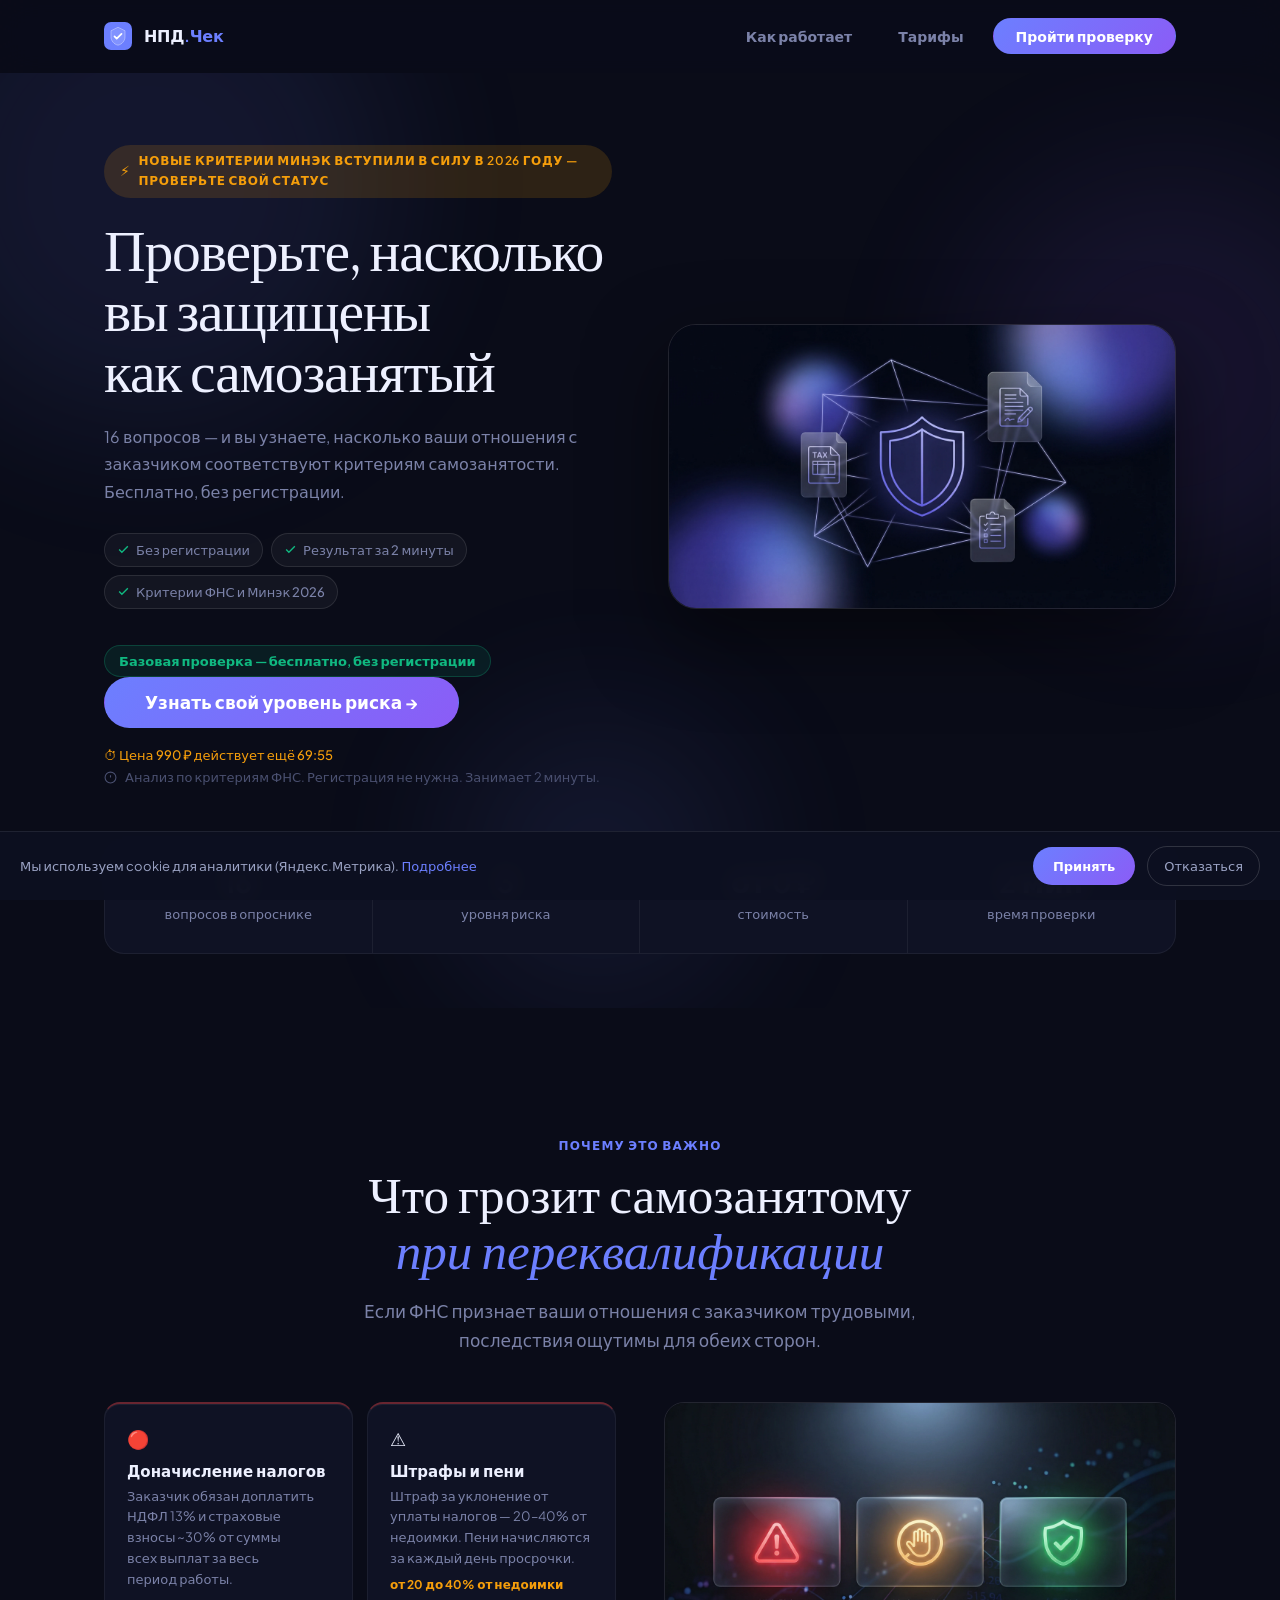
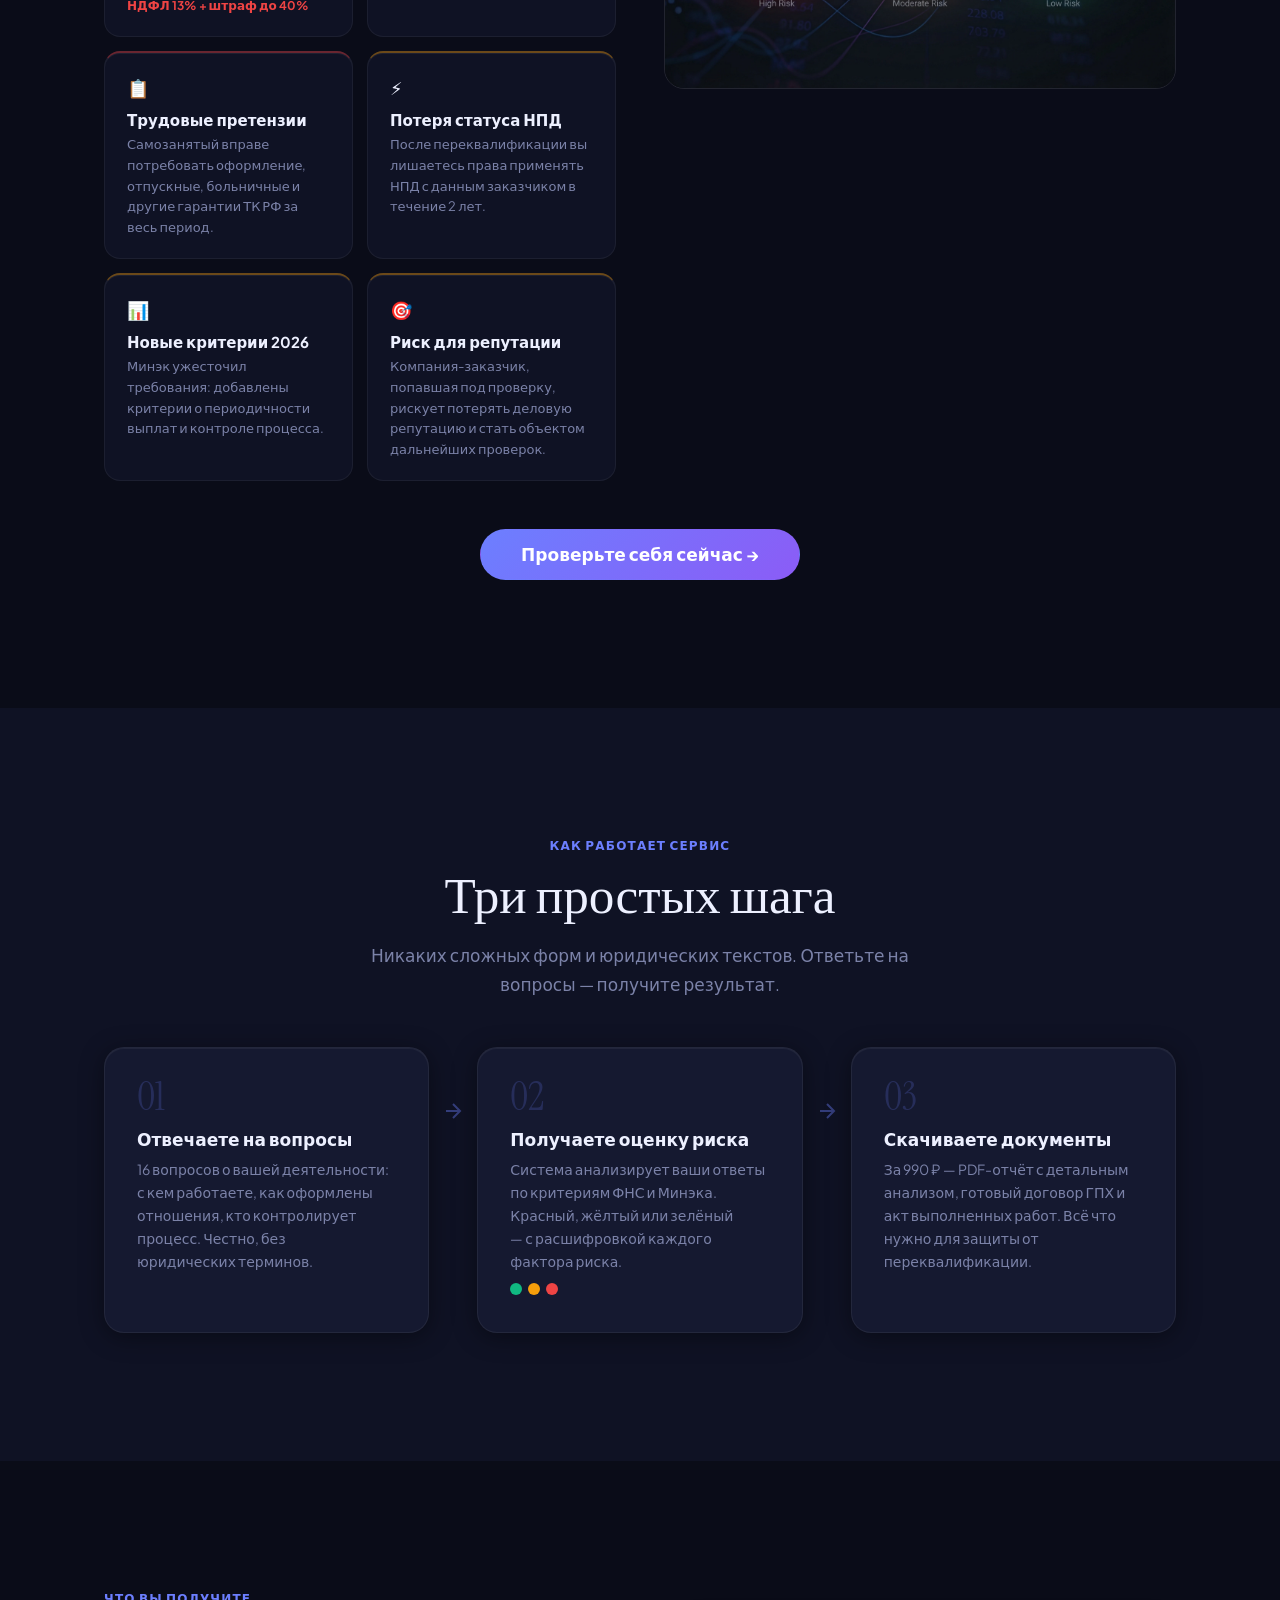
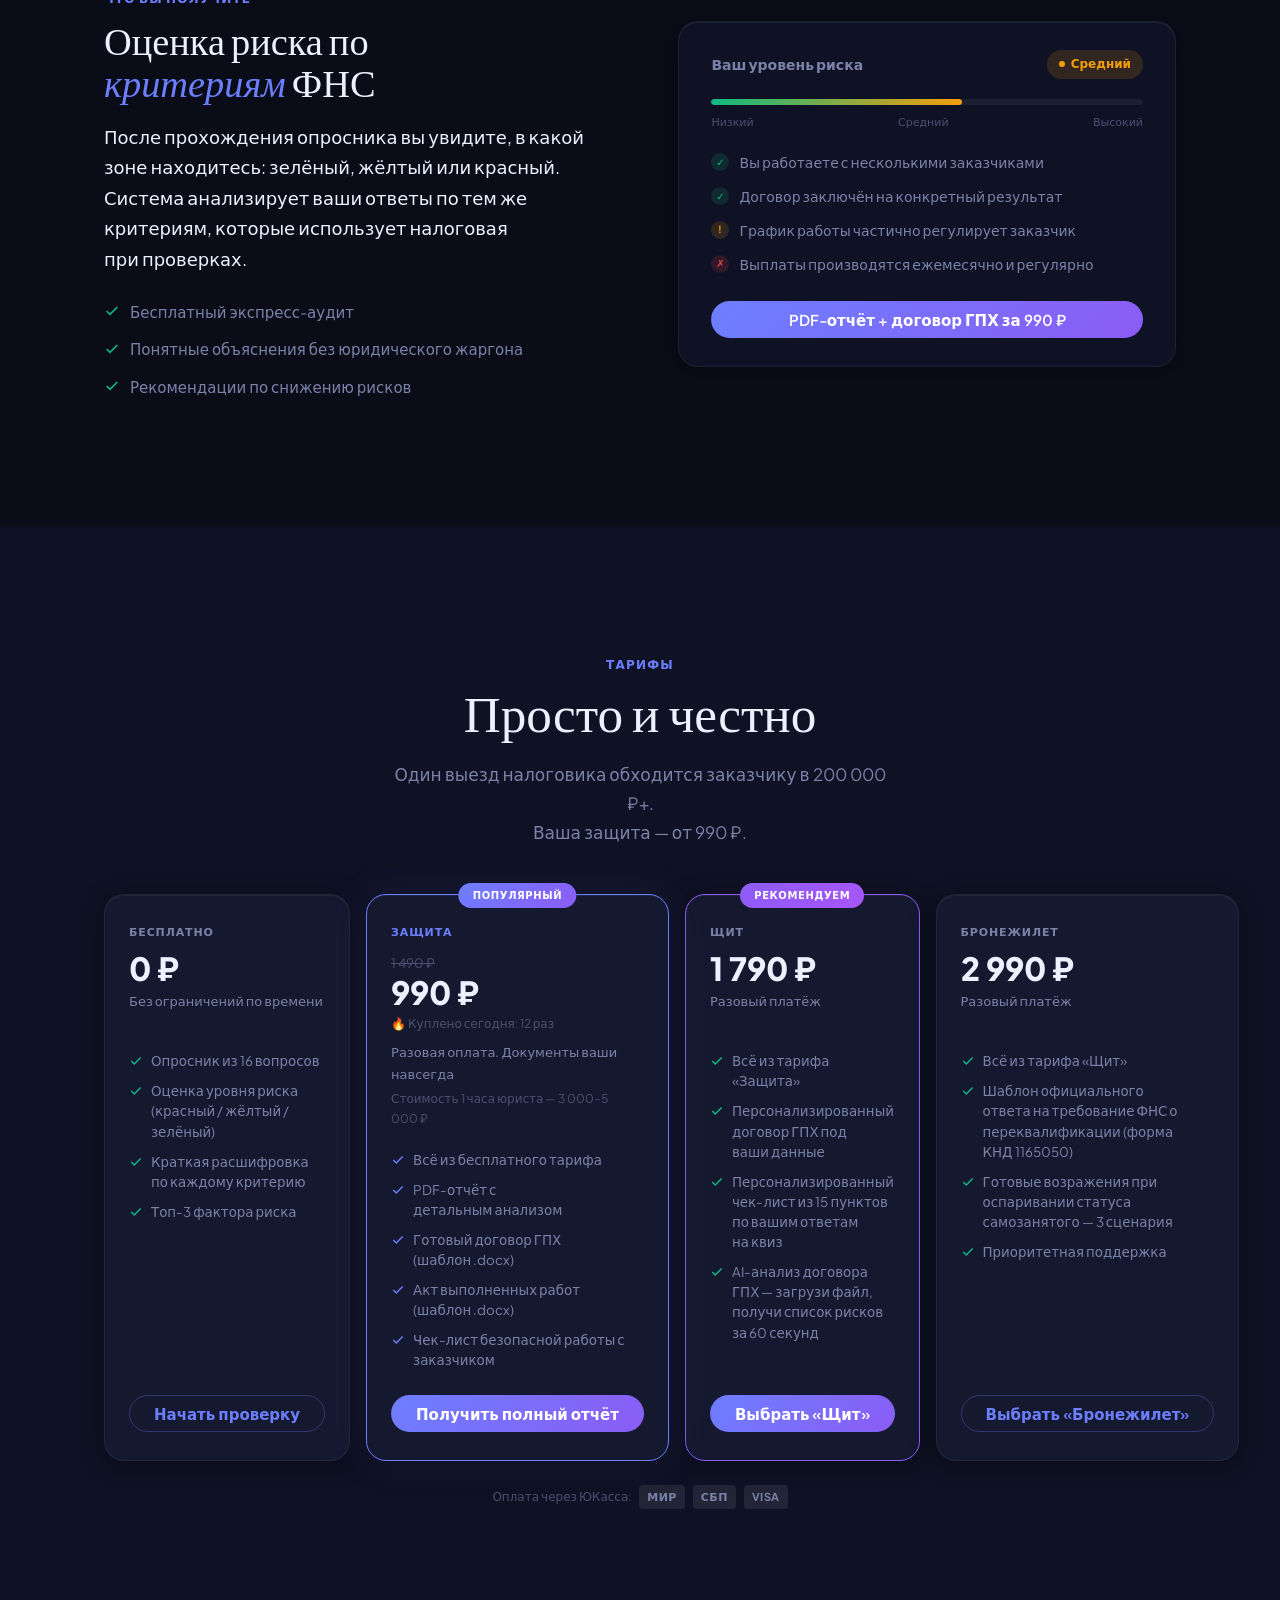
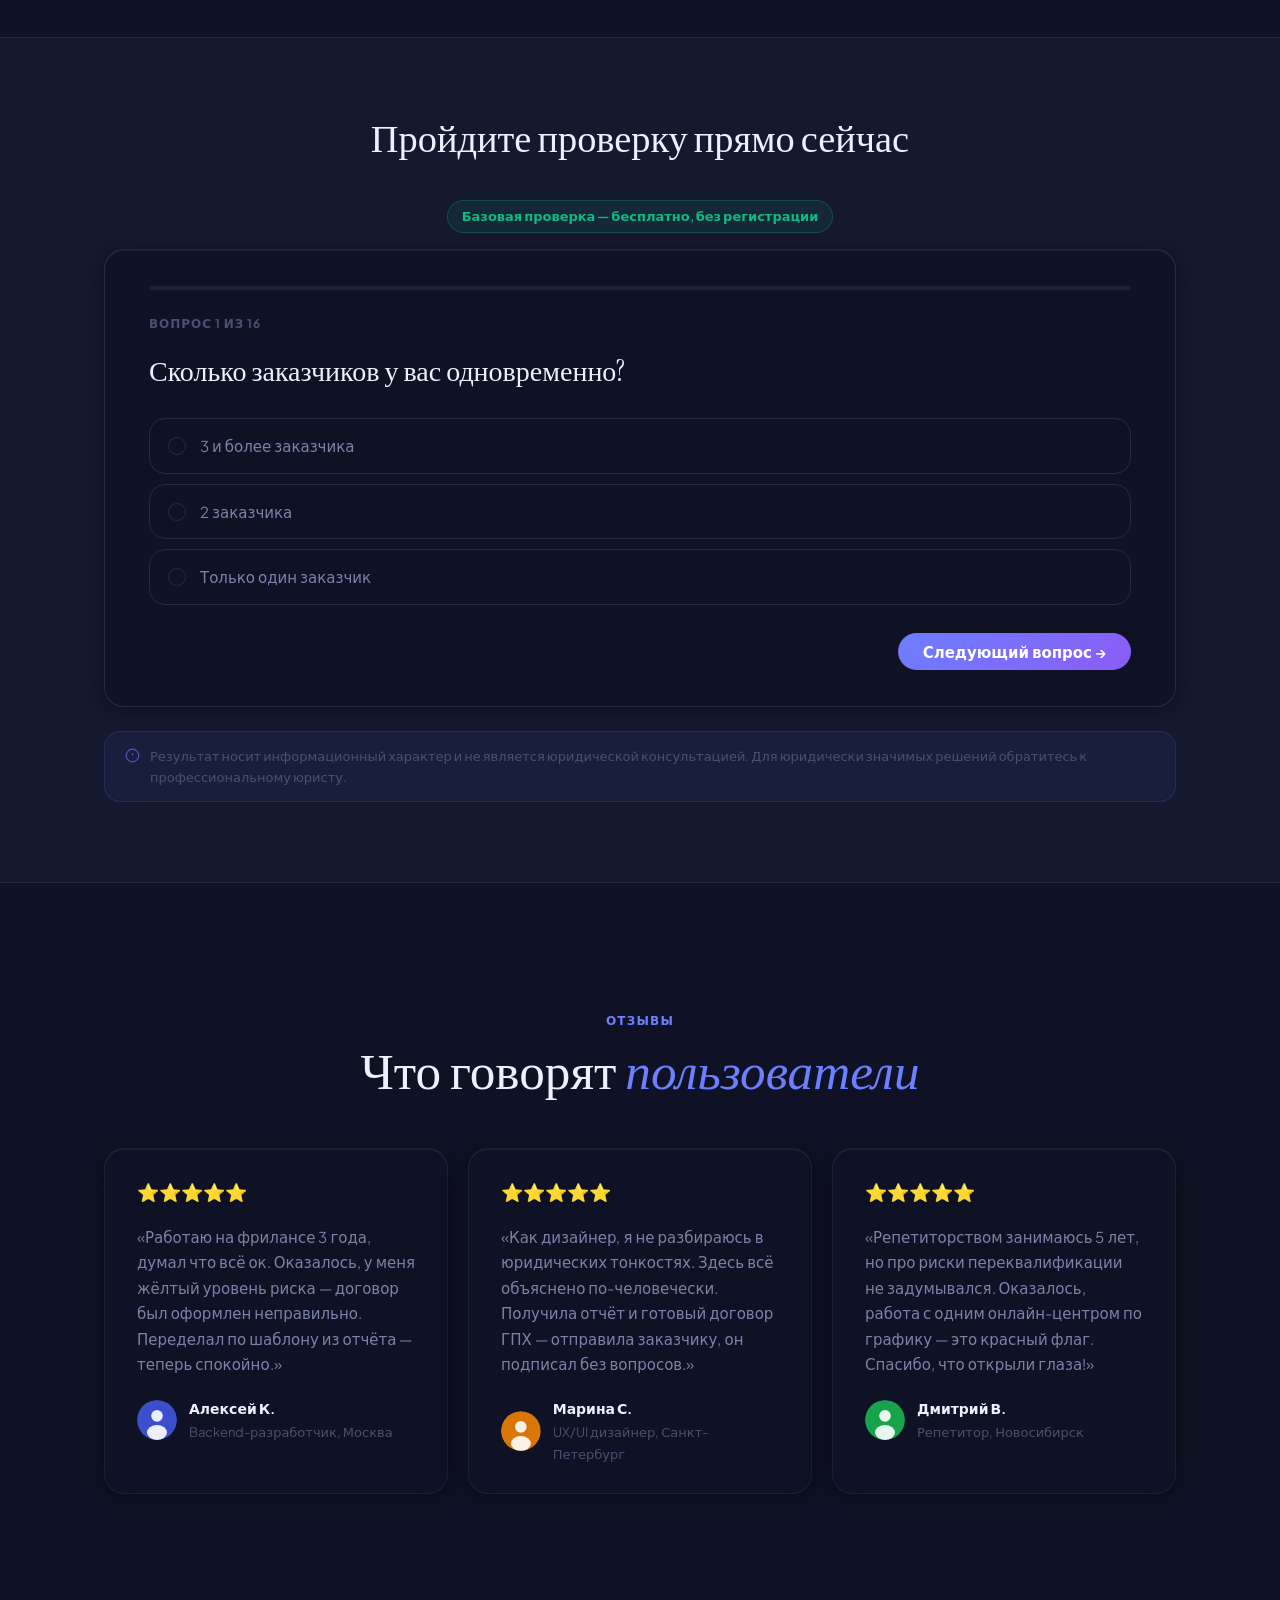
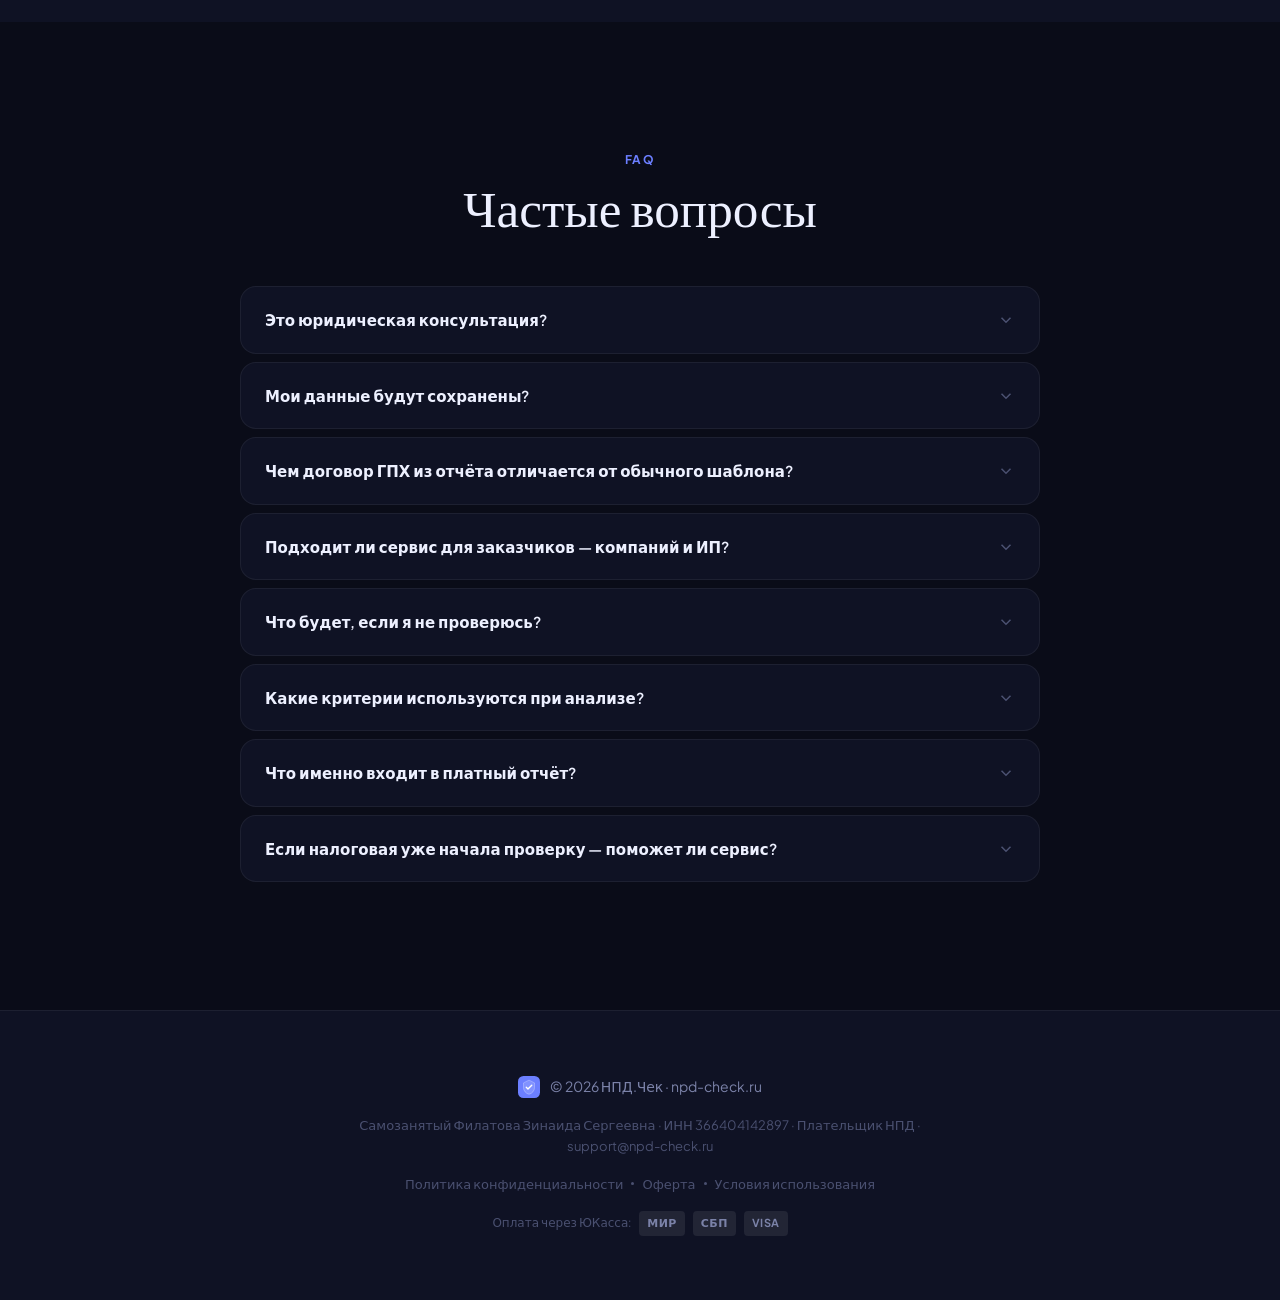
==== commit 458ac409: "fix(responsive): fix mobile layout bugs across all sections - BUG 1 (Header): hide ghost nav links o" ====
--- a/index.html
+++ b/index.html
@@ -970,6 +970,14 @@
 /* ============================================================
    RESPONSIVE
    ============================================================ */
+
+/* ── БАГ 7: Глобальная защита от горизонтального скролла ── */
+.section, .hero, .site-header {
+  max-width: 100vw;
+  overflow-x: clip;
+}
+
+/* ── Desktop / широкий планшет (до 960px) ── */
 @media (max-width: 960px) {
   .hero-layout { grid-template-columns: 1fr; }
   .hero-image-wrap { display: none; }
@@ -977,18 +985,96 @@
   .hero-stat { border-right: 1px solid var(--border); border-bottom: 1px solid var(--border); }
   .hero-stat:nth-child(2n) { border-right: none; }
   .hero-stat:nth-last-child(-n+2) { border-bottom: none; }
+  /* БАГ 4: риски */
+  .risks-layout { grid-template-columns: 1fr; }
+  .risks-media { position: static; display: none; }
+  /* БАГ 8: risk preview */
   .risk-preview-inner { grid-template-columns: 1fr; }
+  .risk-demo-wrap { display: none; }
+  /* БАГ 5: тарифы — 2 колонки */
+  .pricing-grid { grid-template-columns: repeat(2, 1fr); }
+  /* БАГ 6: отзывы — 2 колонки на планшете */
+  .testimonials-grid { grid-template-columns: repeat(2, 1fr); }
+}
+
+/* ── БАГ 5: тарифы — брейкпоинт 899px ── */
+@media (max-width: 899px) {
+  .pricing-grid { grid-template-columns: repeat(2, 1fr); }
+}
+
+/* ── БАГ 3: шаги — 1 колонка, стрелка → rotate(90deg) ── */
+@media (max-width: 768px) {
+  .steps-grid-horizontal { grid-template-columns: 1fr; }
+  .step-arrow-wrap {
+    transform: rotate(90deg);
+    padding: 0;
+    height: 32px;
+  }
+}
+
+/* ── Мобильный (< 767px) ── */
+@media (max-width: 767px) {
+  /* БАГ 2: Hero title и CTA */
+  .hero-title { font-size: clamp(2rem, 8vw, 2.8rem); }
+  .hero-cta-group { flex-direction: column; align-items: stretch; }
+  .hero-cta-group .btn { width: 100%; justify-content: center; }
+
+  /* БАГ 4: риски */
+  .risks-layout { grid-template-columns: 1fr; }
+  .risks-media { position: static; display: none; }
+  .risks-grid { grid-template-columns: 1fr; }
+
+  /* БАГ 6: отзывы — 1 колонка по умолчанию */
   .testimonials-grid { grid-template-columns: 1fr; }
-  .risks-layout { grid-template-columns: 1fr; }
-  .risks-media { display: none; }
-  .pricing-grid { grid-template-columns: repeat(2, 1fr); }
-}
+
+  /* БАГ 8: risk preview */
+  .risk-preview-inner { grid-template-columns: 1fr; }
+  .risk-demo-wrap { display: none; }
+
+  /* Touch targets (Apple HIG 44px) */
+  .btn { min-height: 44px; }
+  .quiz-back, .quiz-restart { min-height: 36px; }
+}
+
+/* БАГ 6: отзывы — 2 колонки на широком мобиле */
+@media (min-width: 480px) and (max-width: 767px) {
+  .testimonials-grid { grid-template-columns: repeat(2, 1fr); }
+}
+
+/* ── БАГ 1: Шапка на мобиле (наивысший приоритет) ── */
+@media (max-width: 639px) {
+  /* Скрыть нав-ссылки «Как работает» и «Тарифы» */
+  .site-header nav .btn-ghost { display: none; }
+  /* Уменьшить высоту и паддинг шапки */
+  .header-inner { height: 56px; padding: 0 16px; }
+  /* CTA-кнопка — компактная (важно: перекрывает inline-стиль) */
+  .header-actions .btn-primary {
+    font-size: 0.8125rem !important;
+    padding: 8px 16px !important;
+  }
+}
+
+/* ── БАГ 5: тарифы + БАГ 2: stats + БАГ 3: шаги (узкий мобил) ── */
 @media (max-width: 640px) {
+  /* БАГ 2: hero stats border */
   .hero-stats { grid-template-columns: repeat(2, 1fr); }
+  .hero-stat:nth-child(2) { border-right: none; }
+  .hero-stat:nth-child(3) { border-top: 1px solid var(--border); }
+  .hero-stat:nth-child(4) { border-top: 1px solid var(--border); border-right: none; }
+  /* БАГ 5: тарифы — 1 колонка */
   .pricing-grid { grid-template-columns: 1fr; }
+  /* Популярный тариф показывать первым */
+  .pricing-card--popular { order: -1; }
+  /* БАГ 3: шаги — стрелки скрыть (< 640px) */
+  .step-arrow-wrap { display: none; }
+  /* БАГ 4: риски-сетка — 1 колонка */
   .risks-grid { grid-template-columns: 1fr; }
-  .steps-grid-horizontal { grid-template-columns: 1fr; }
-  .step-arrow-wrap { display: none; }
+}
+
+/* ── БАГ 5: тарифы — 1 колонка на узких экранах ── */
+@media (max-width: 479px) {
+  .pricing-grid { grid-template-columns: 1fr; }
+  .pricing-card--popular { order: -1; }
 }
 </style>
 <link rel="stylesheet" href="quiz-result.css">
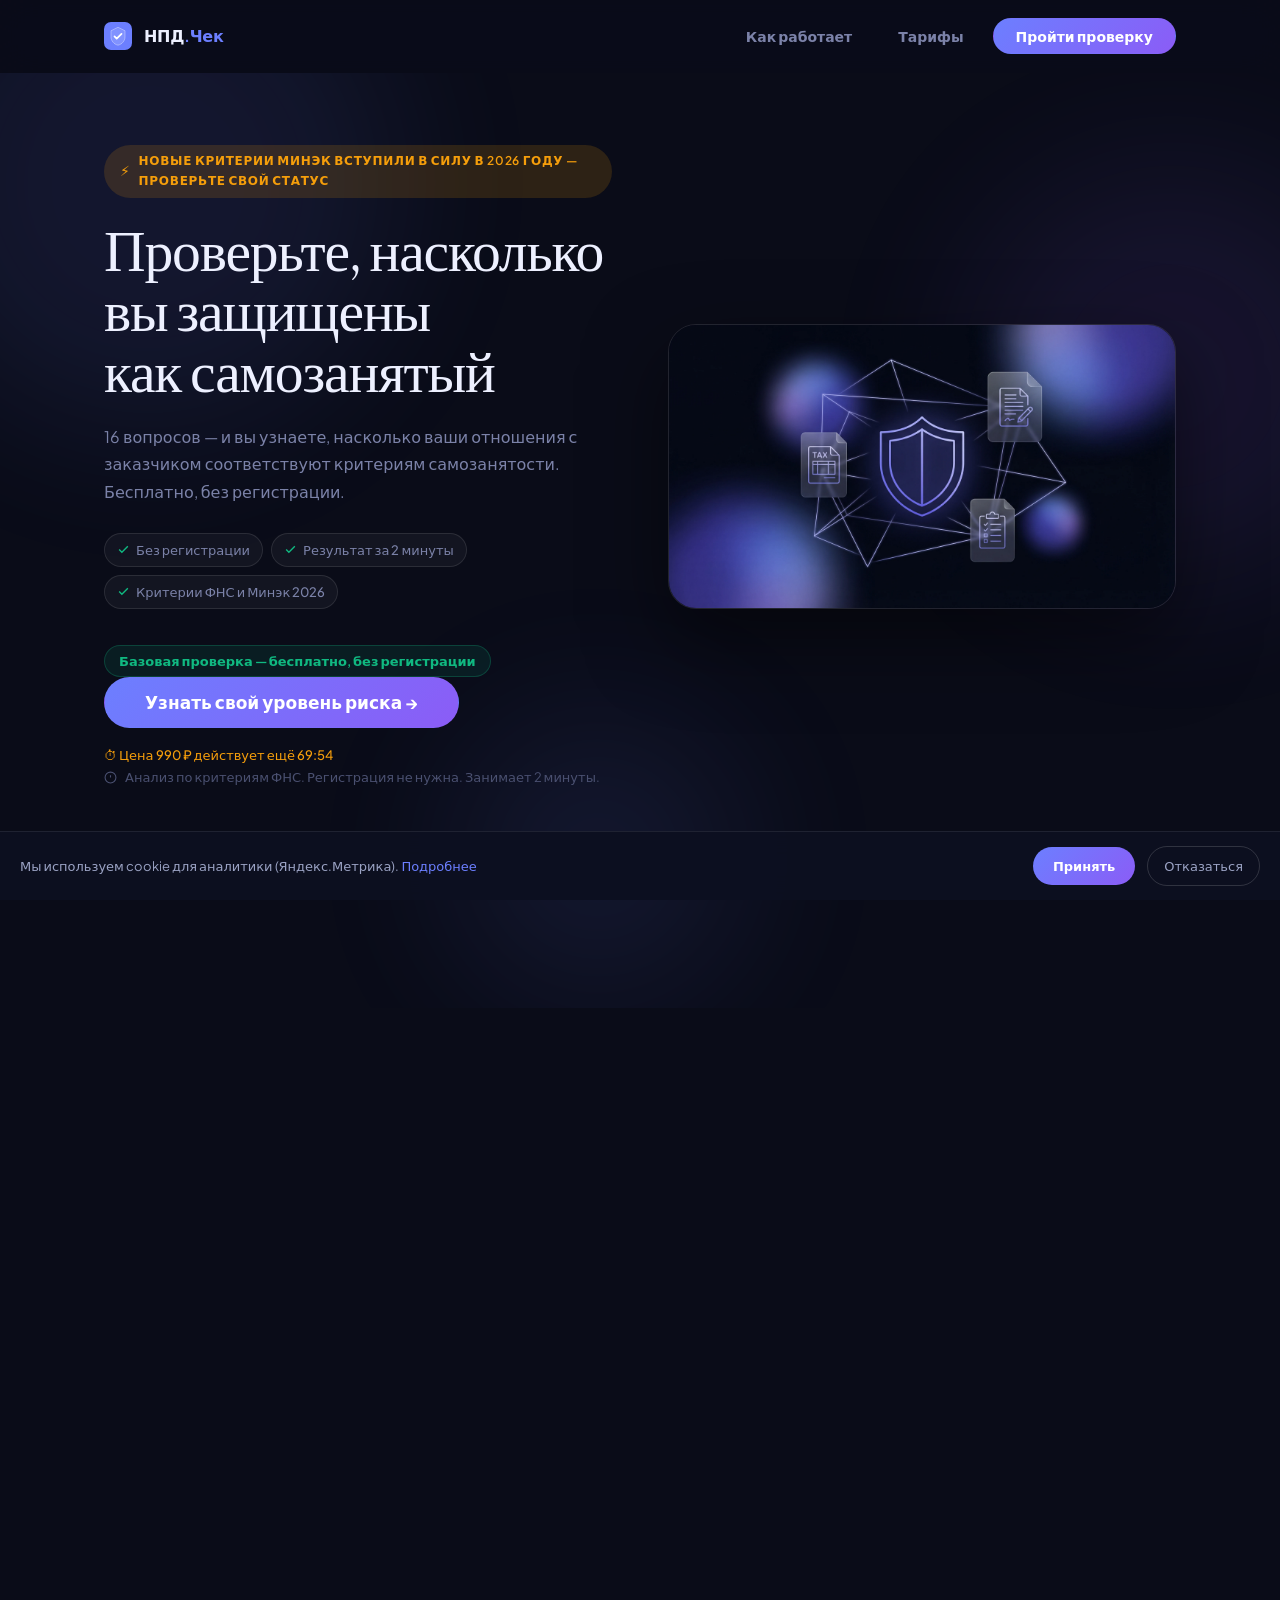
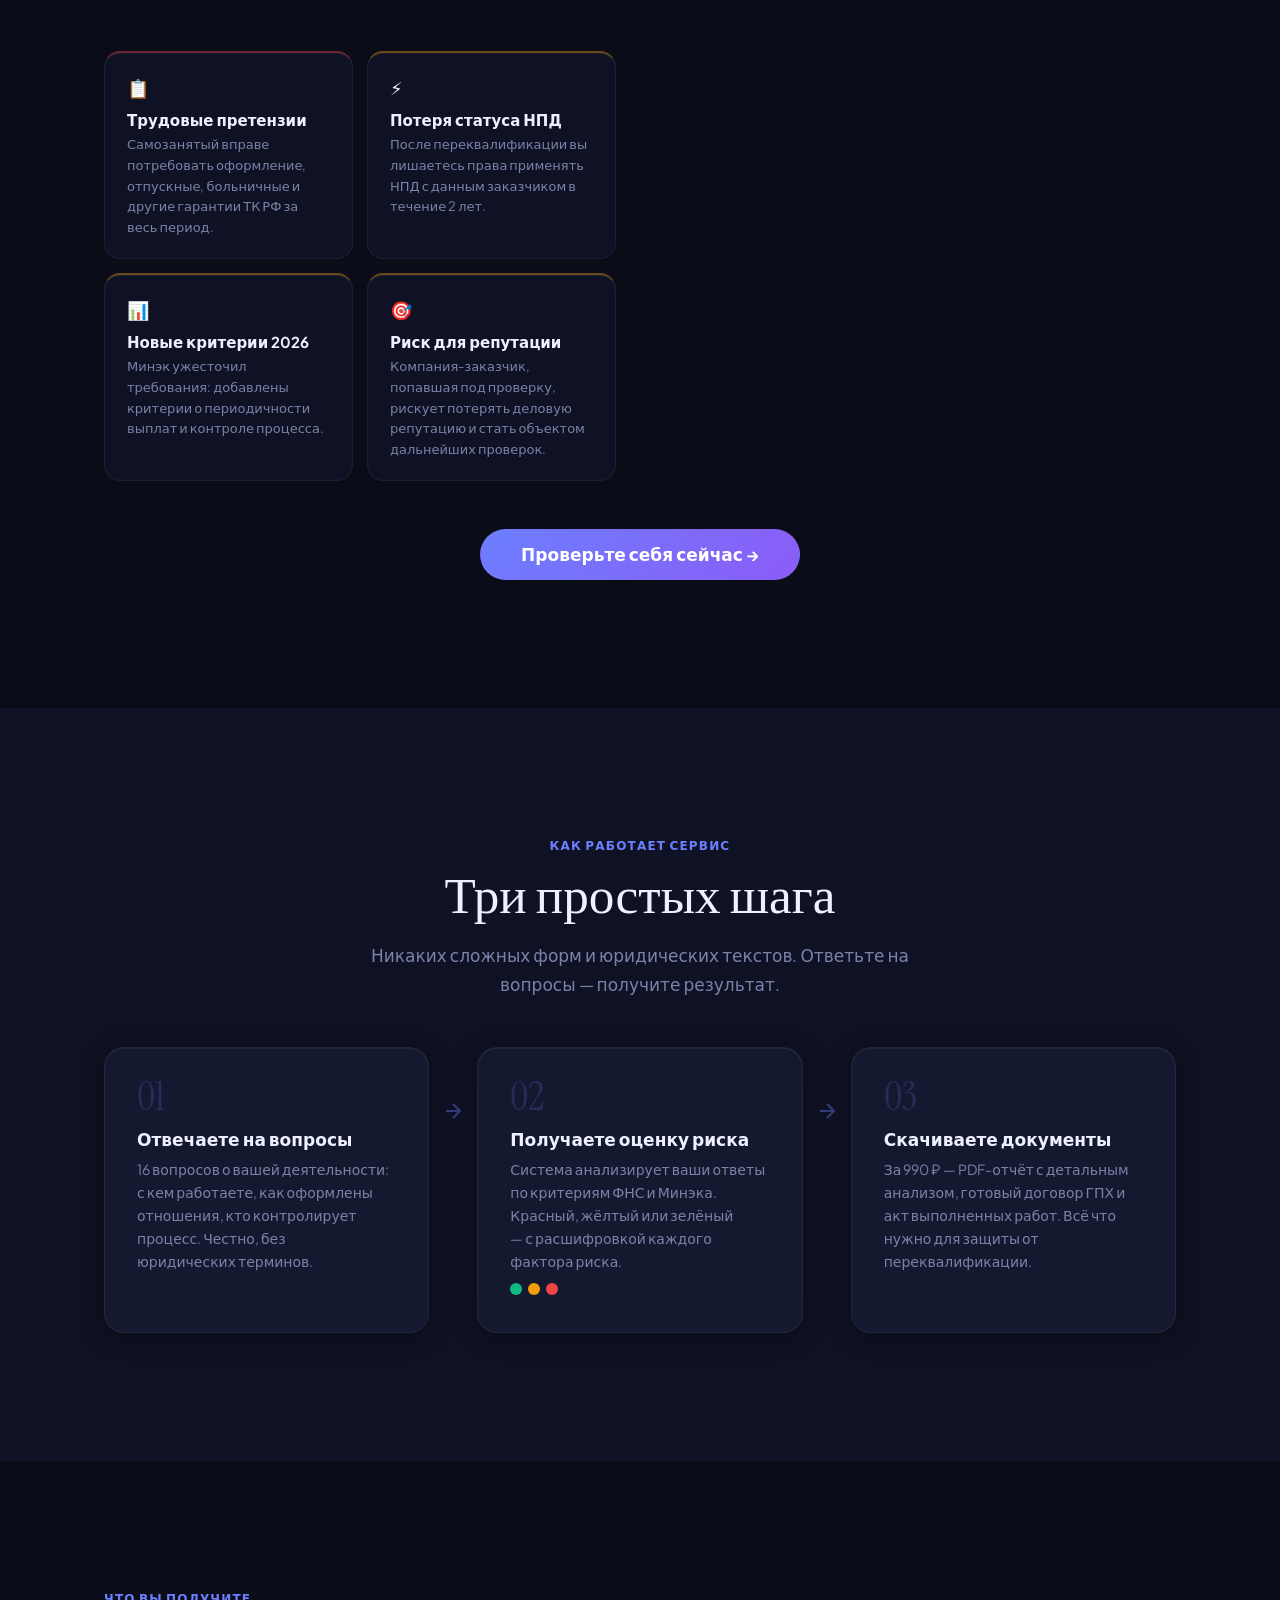
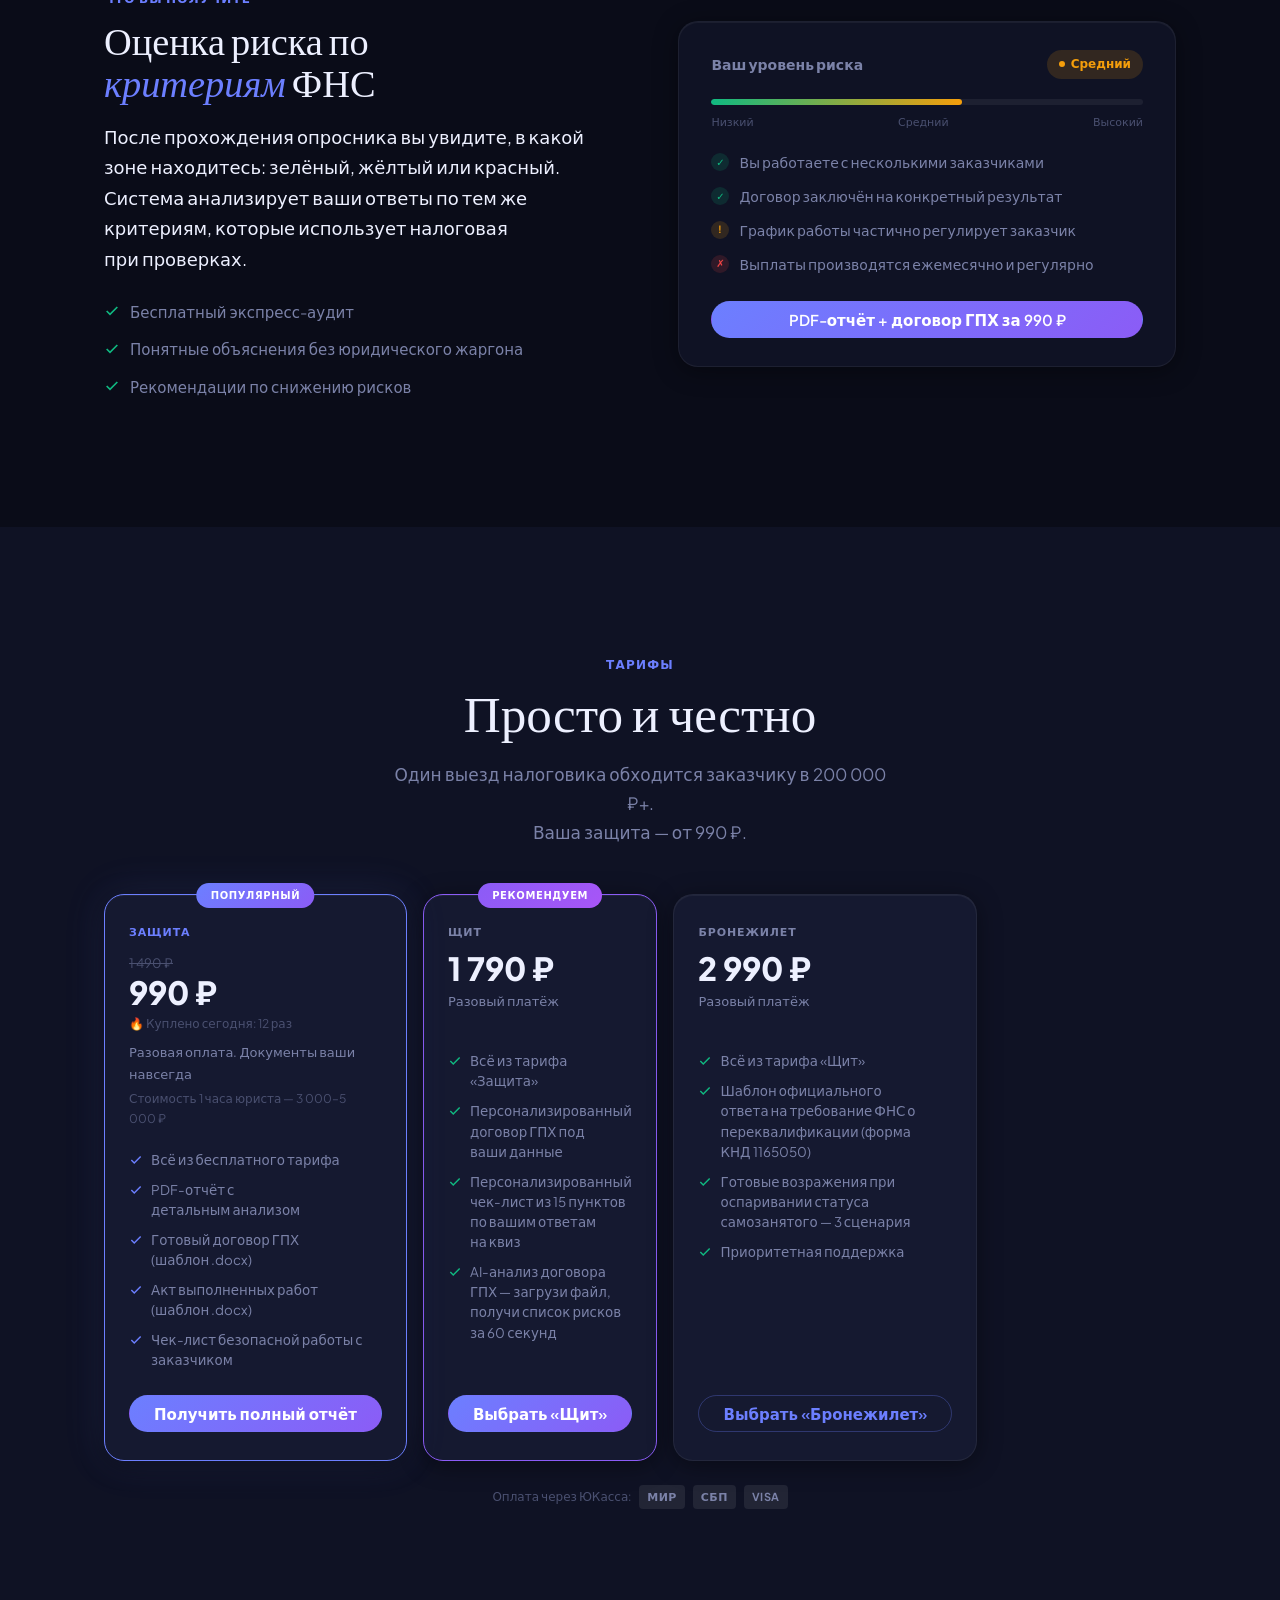
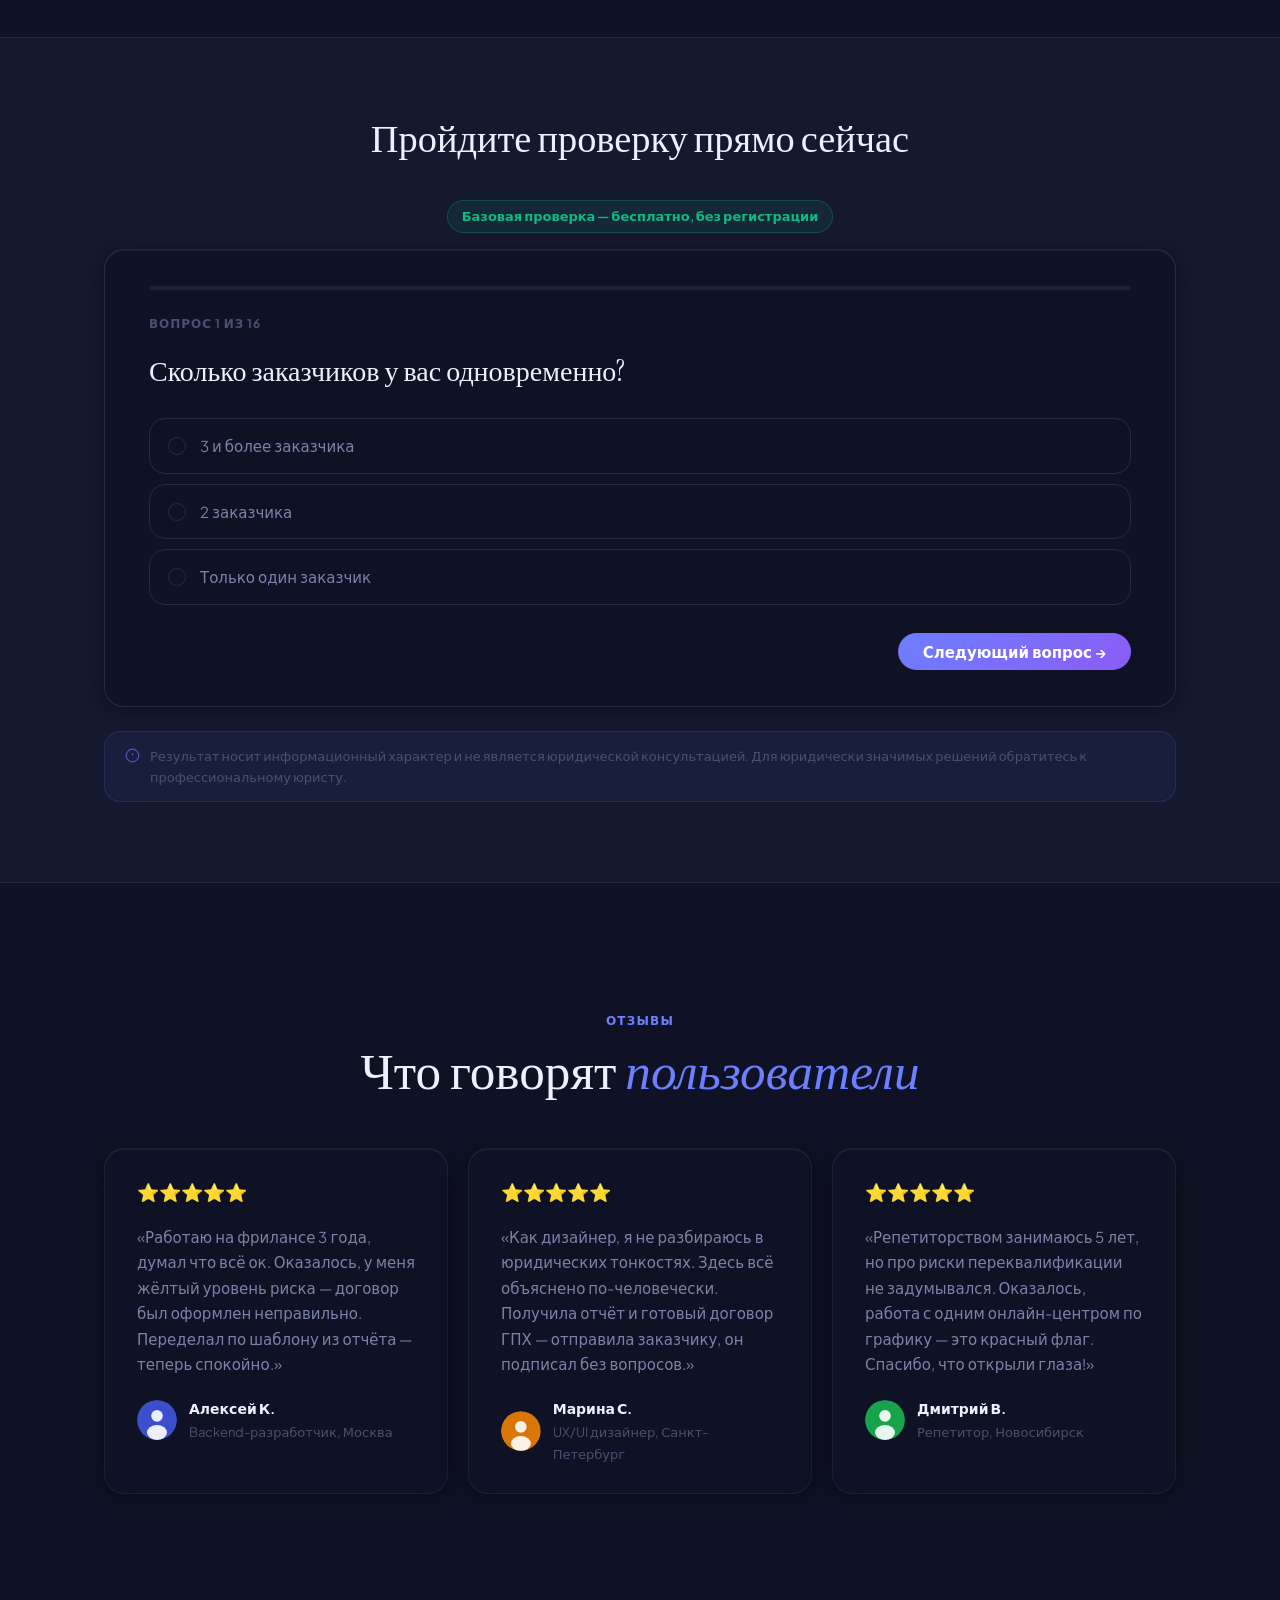
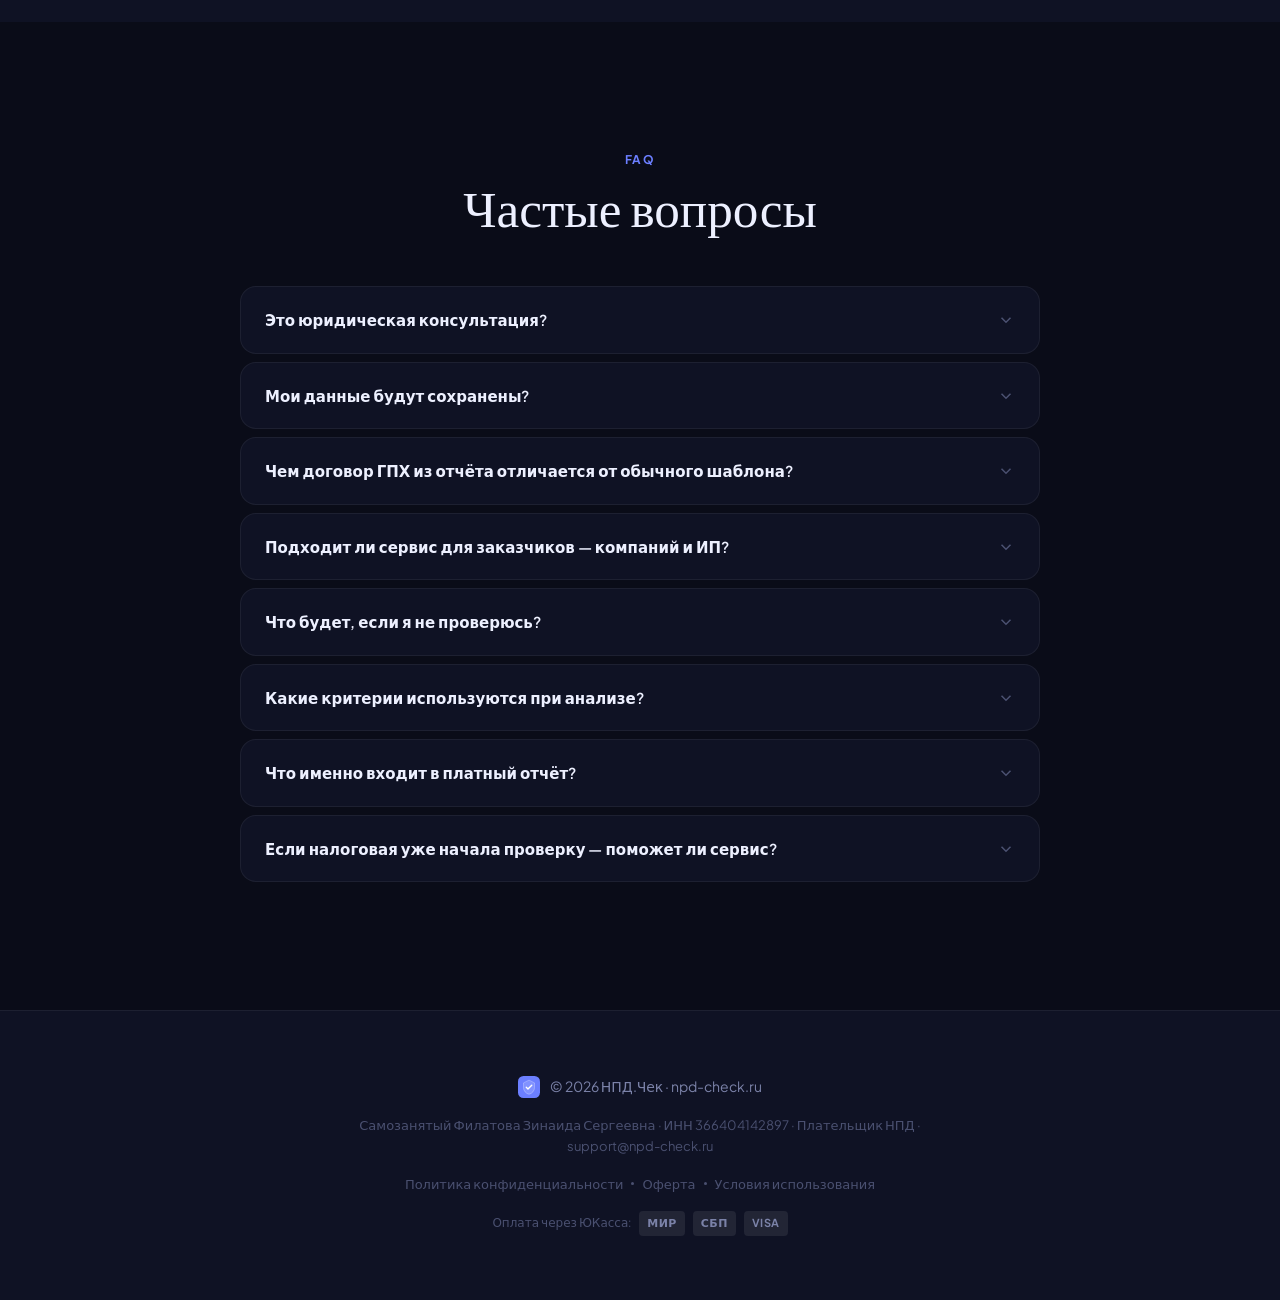
==== commit bd059df9: "fix: pricing-card[hidden] display:none !important — flex was overriding native hidden attr" ====
--- a/index.html
+++ b/index.html
@@ -716,6 +716,8 @@
   flex-direction: column;
   position: relative;
 }
+/* Не позволять display:flex перебивать атрибут hidden */
+.pricing-card[hidden] { display: none !important; }
 
 .pricing-card--popular {
   border-color: var(--accent);
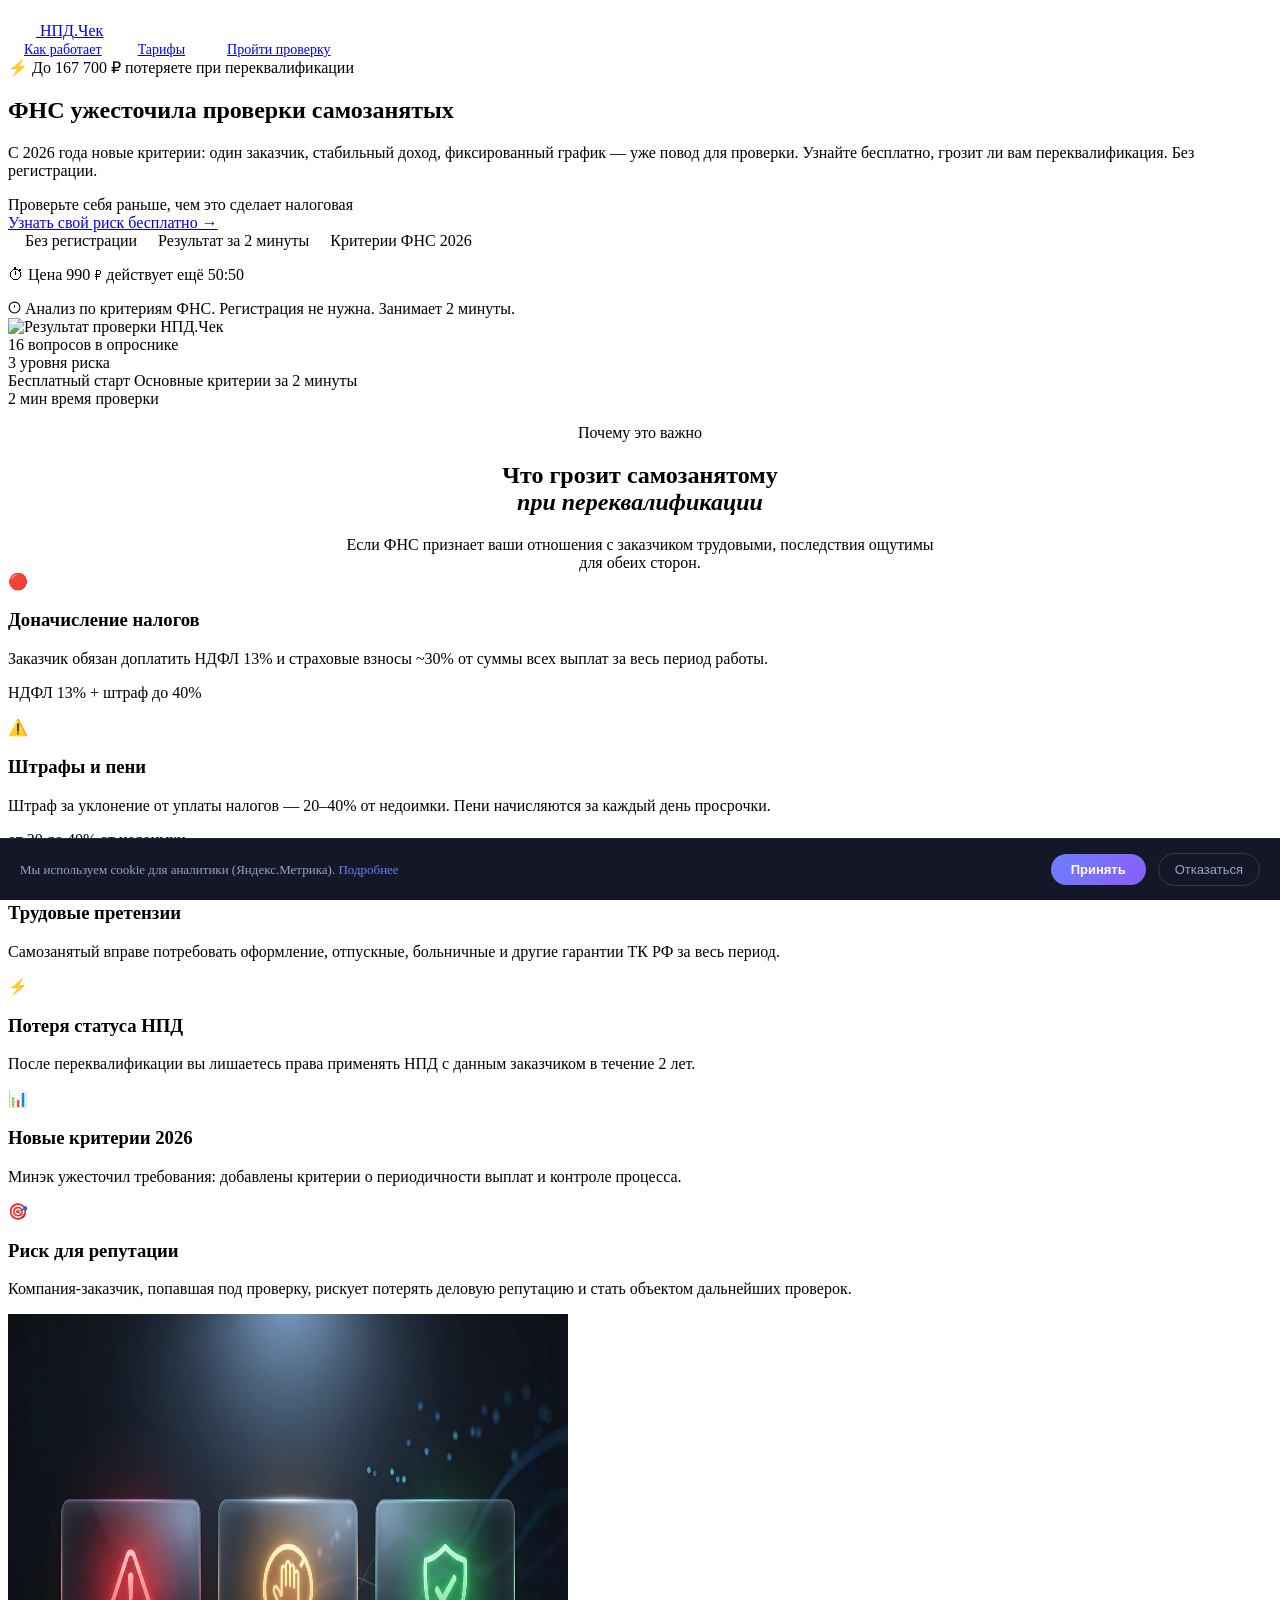
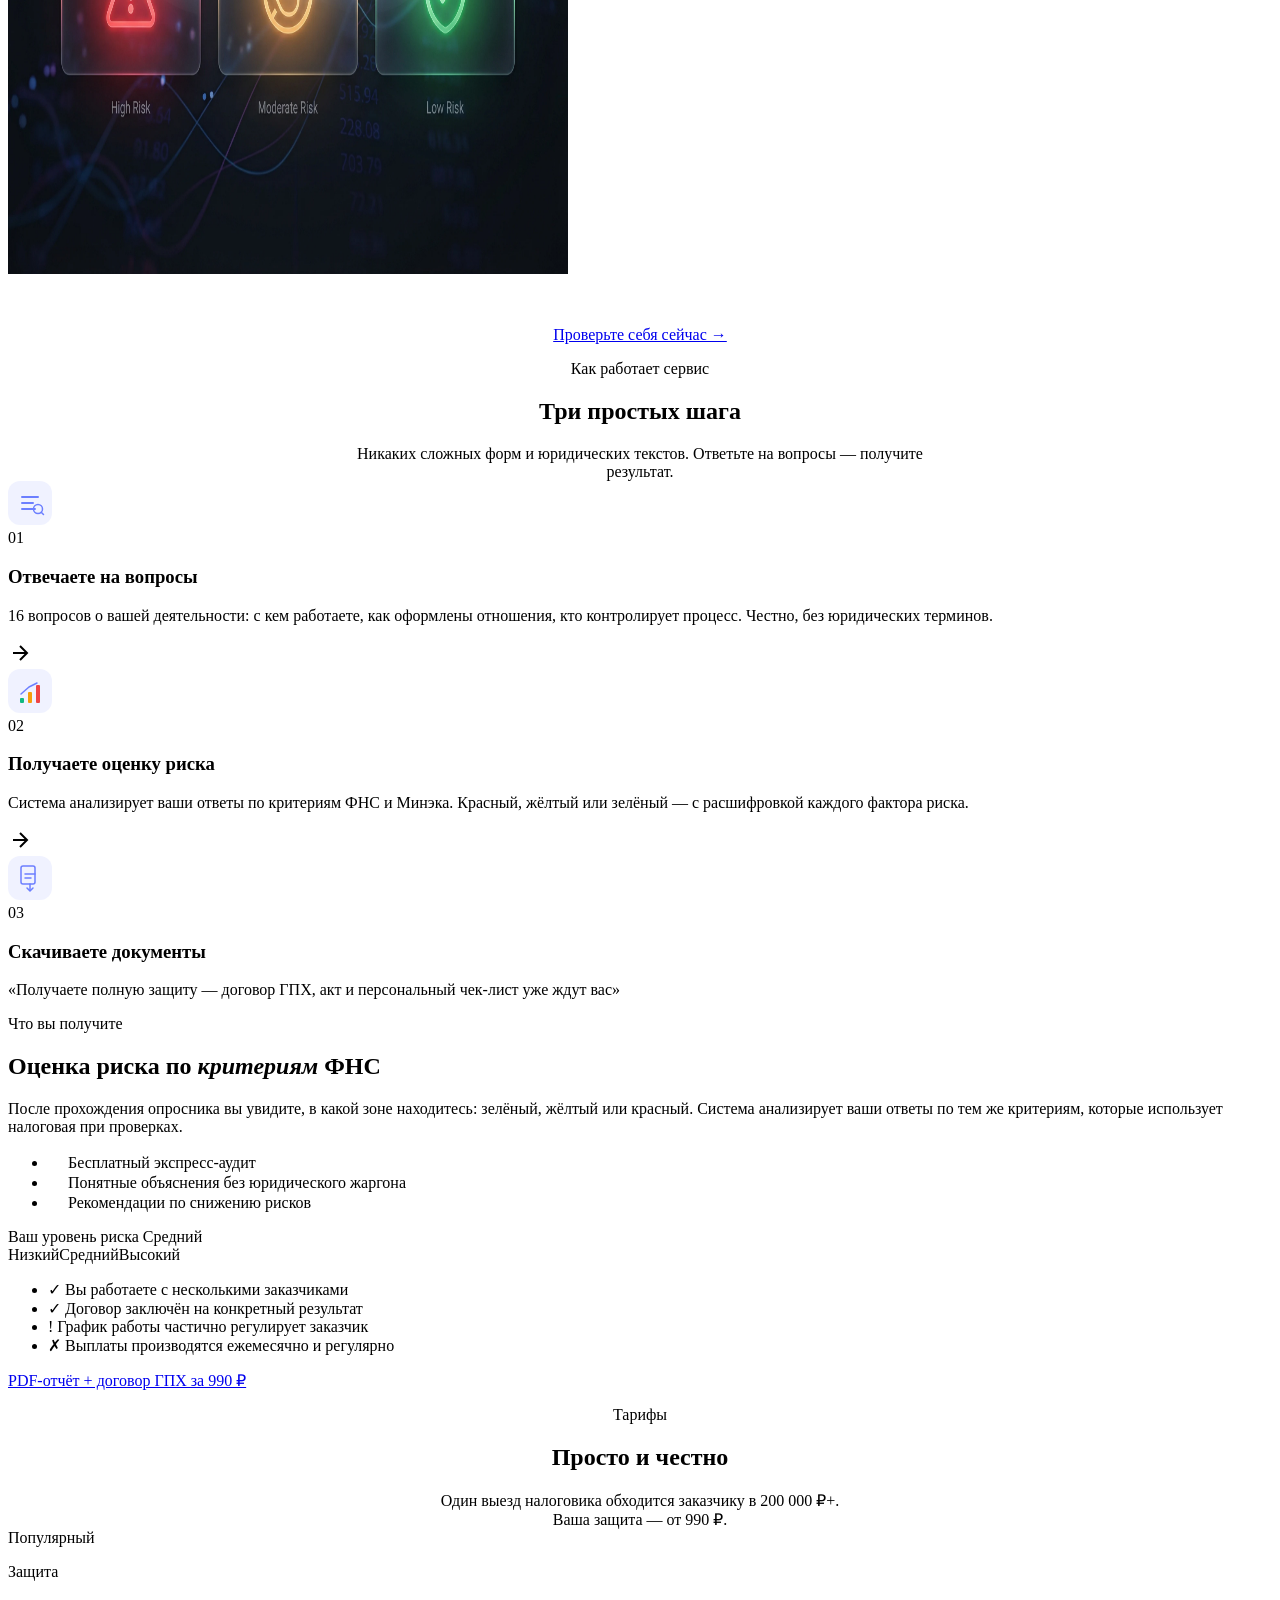
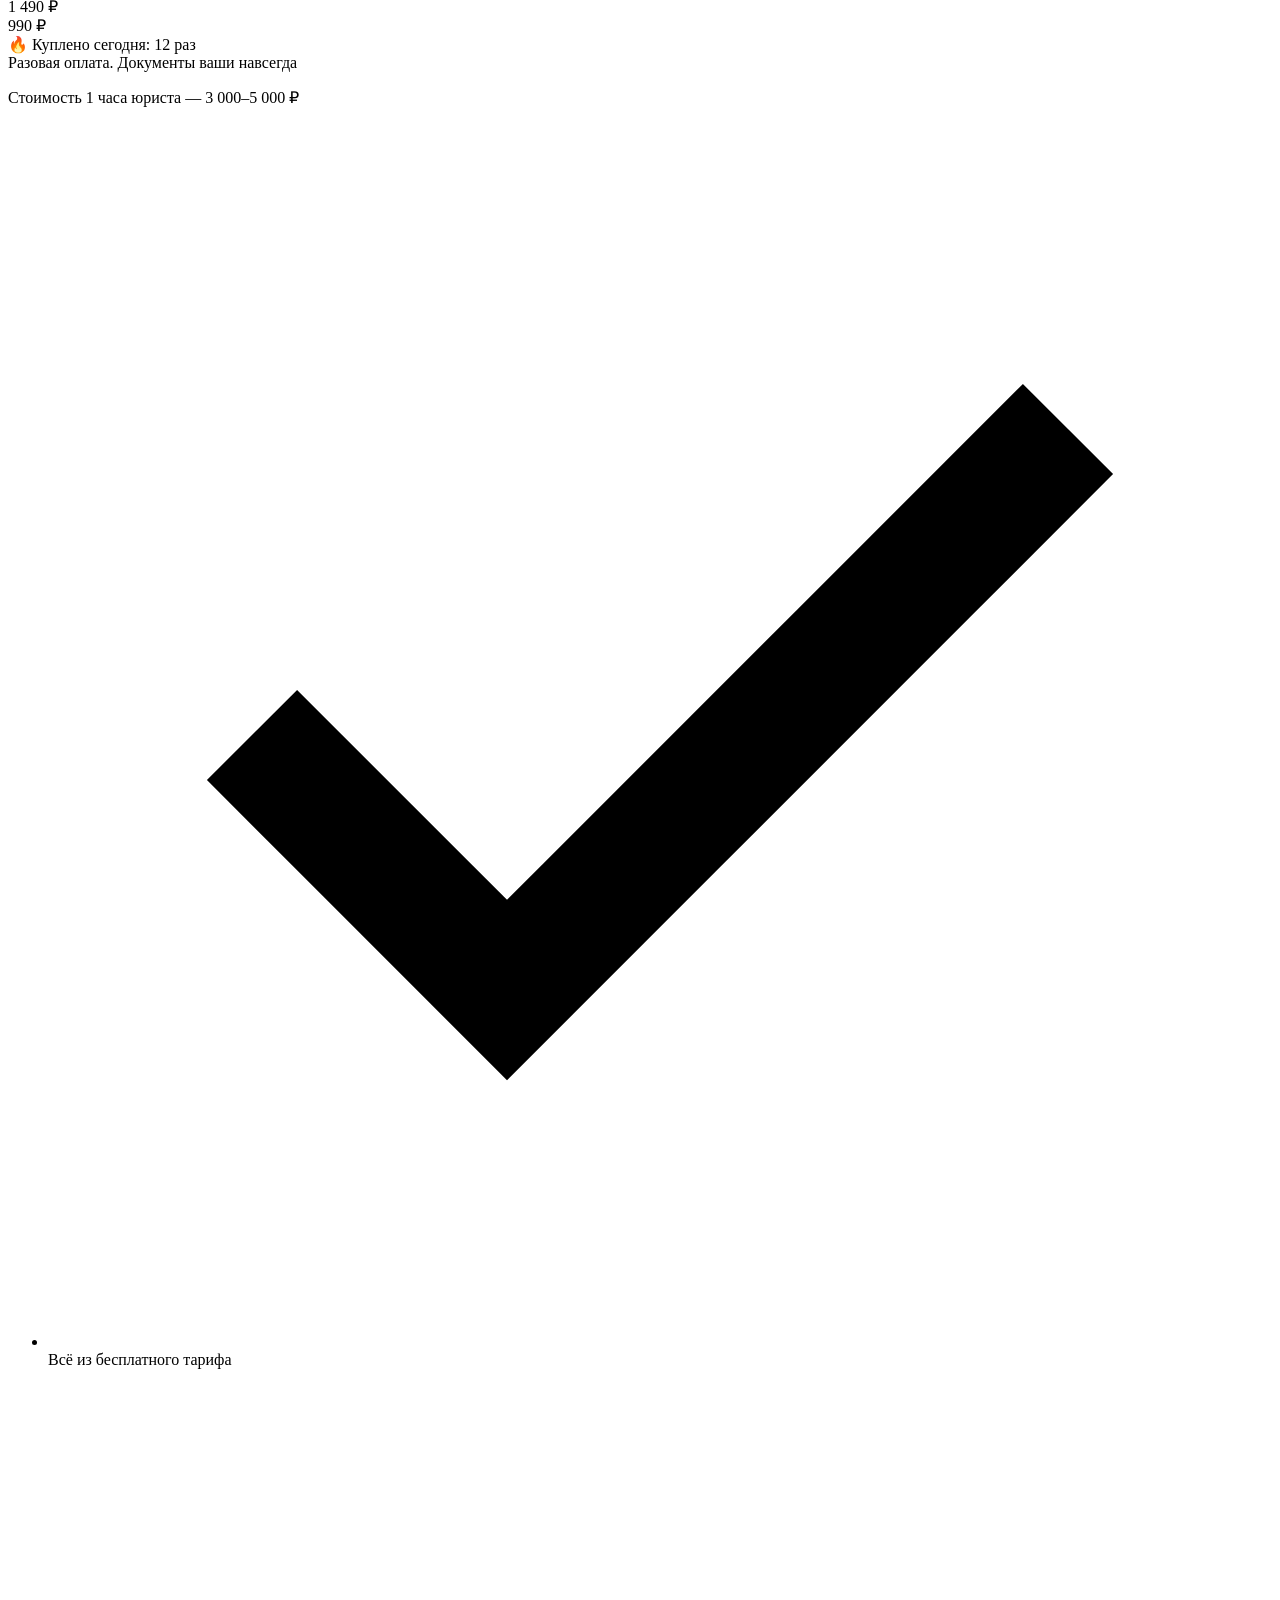
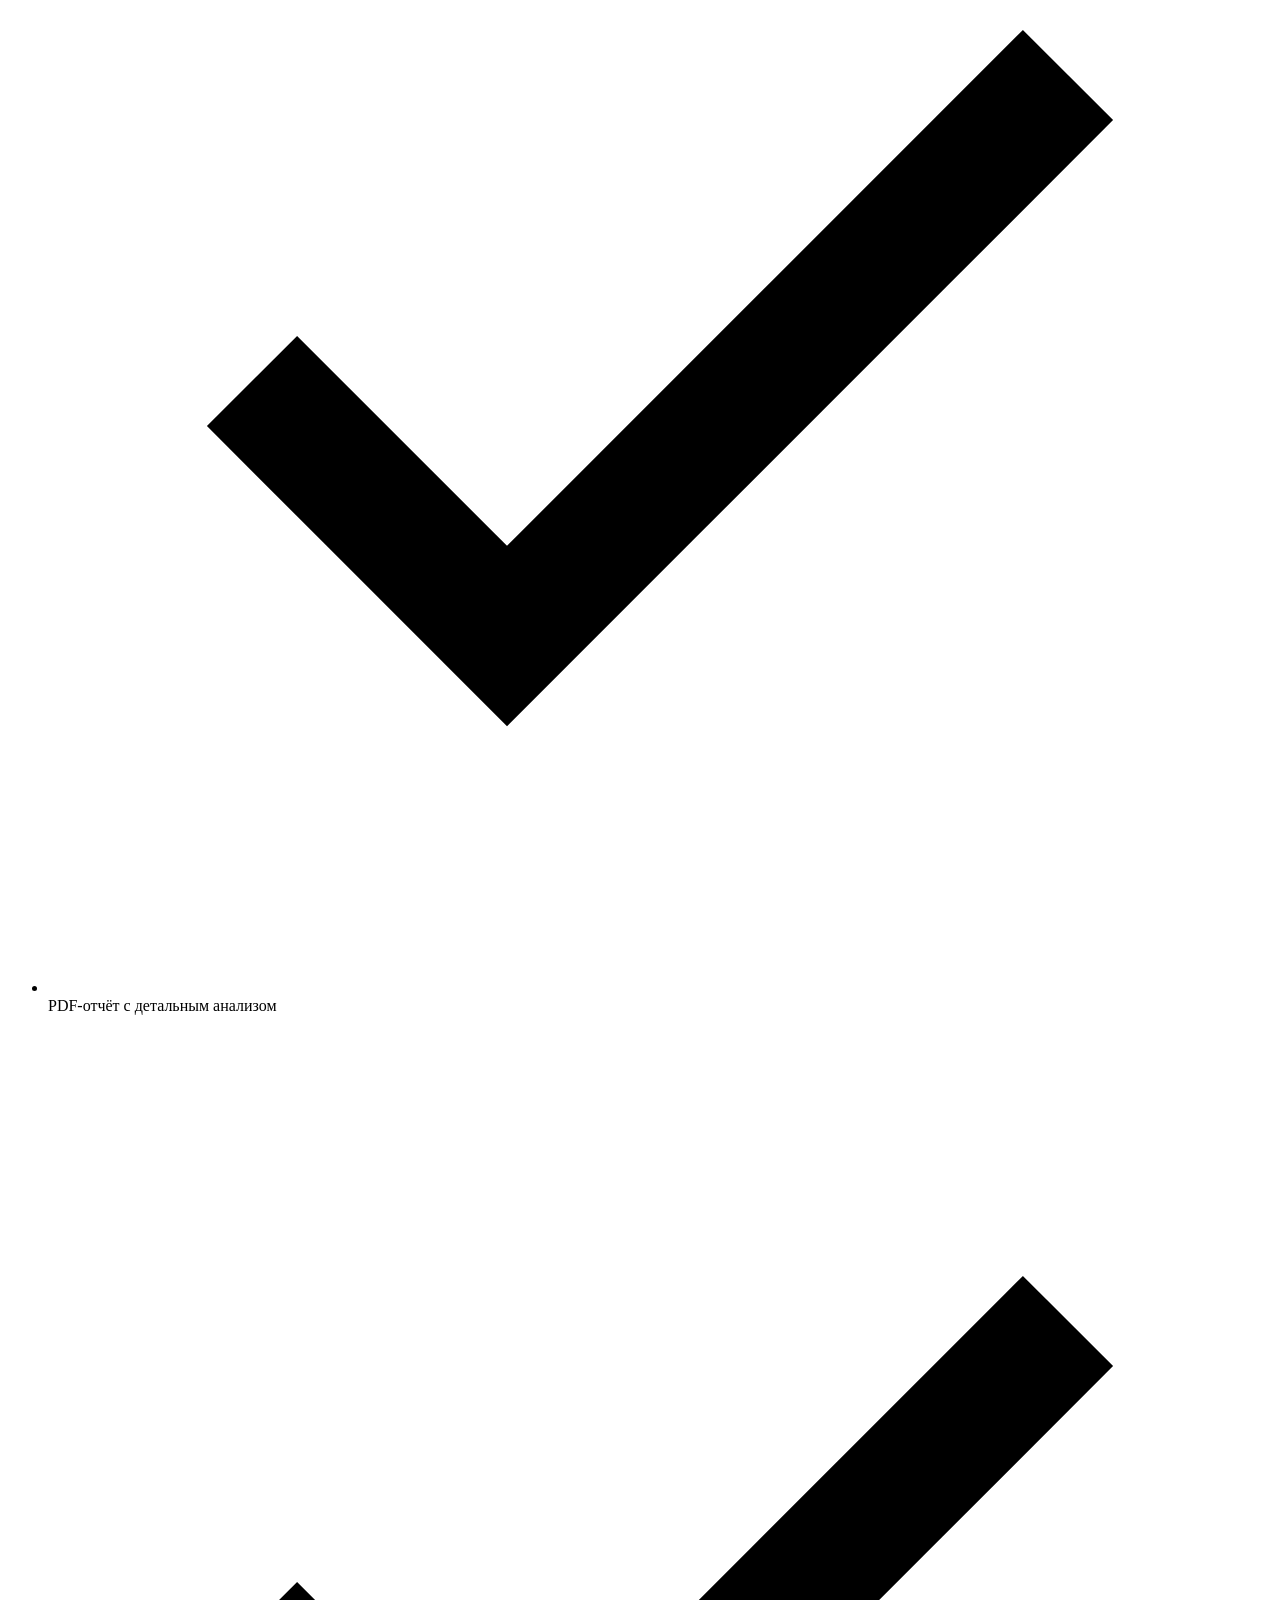
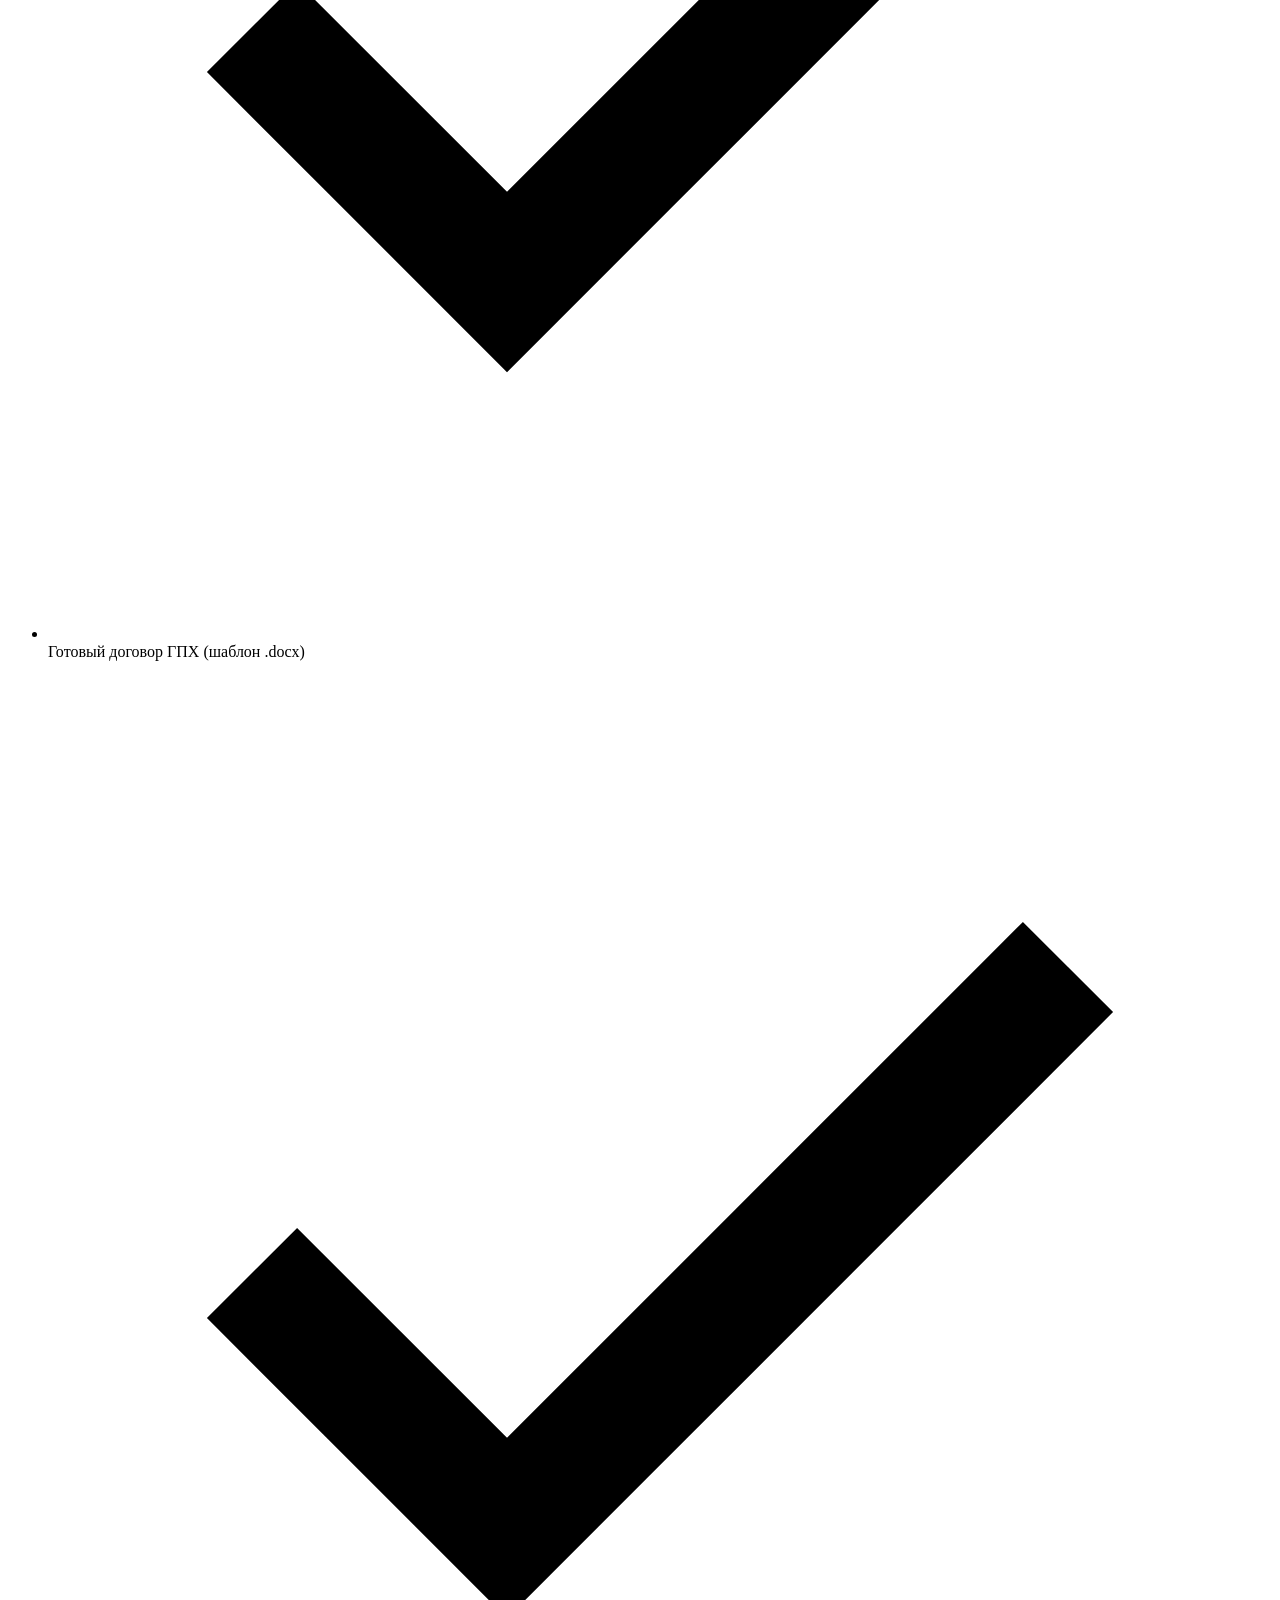
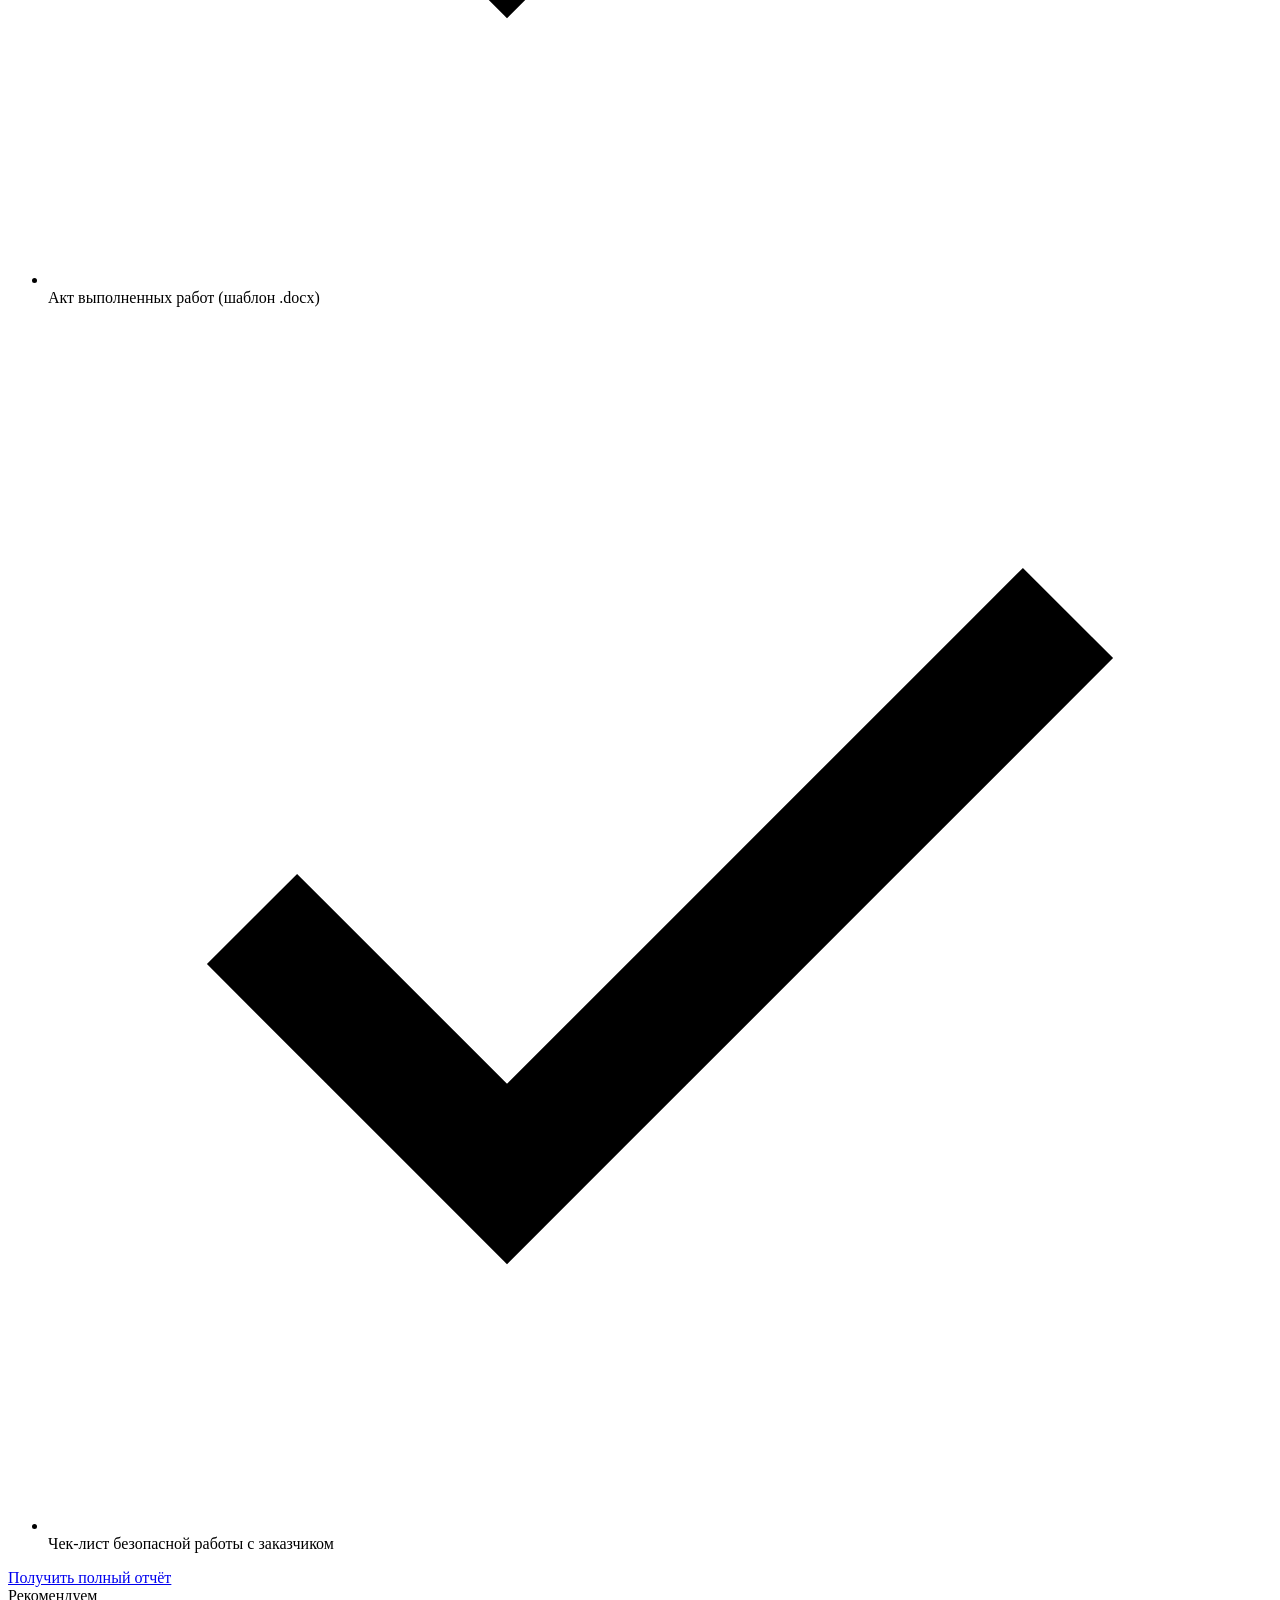
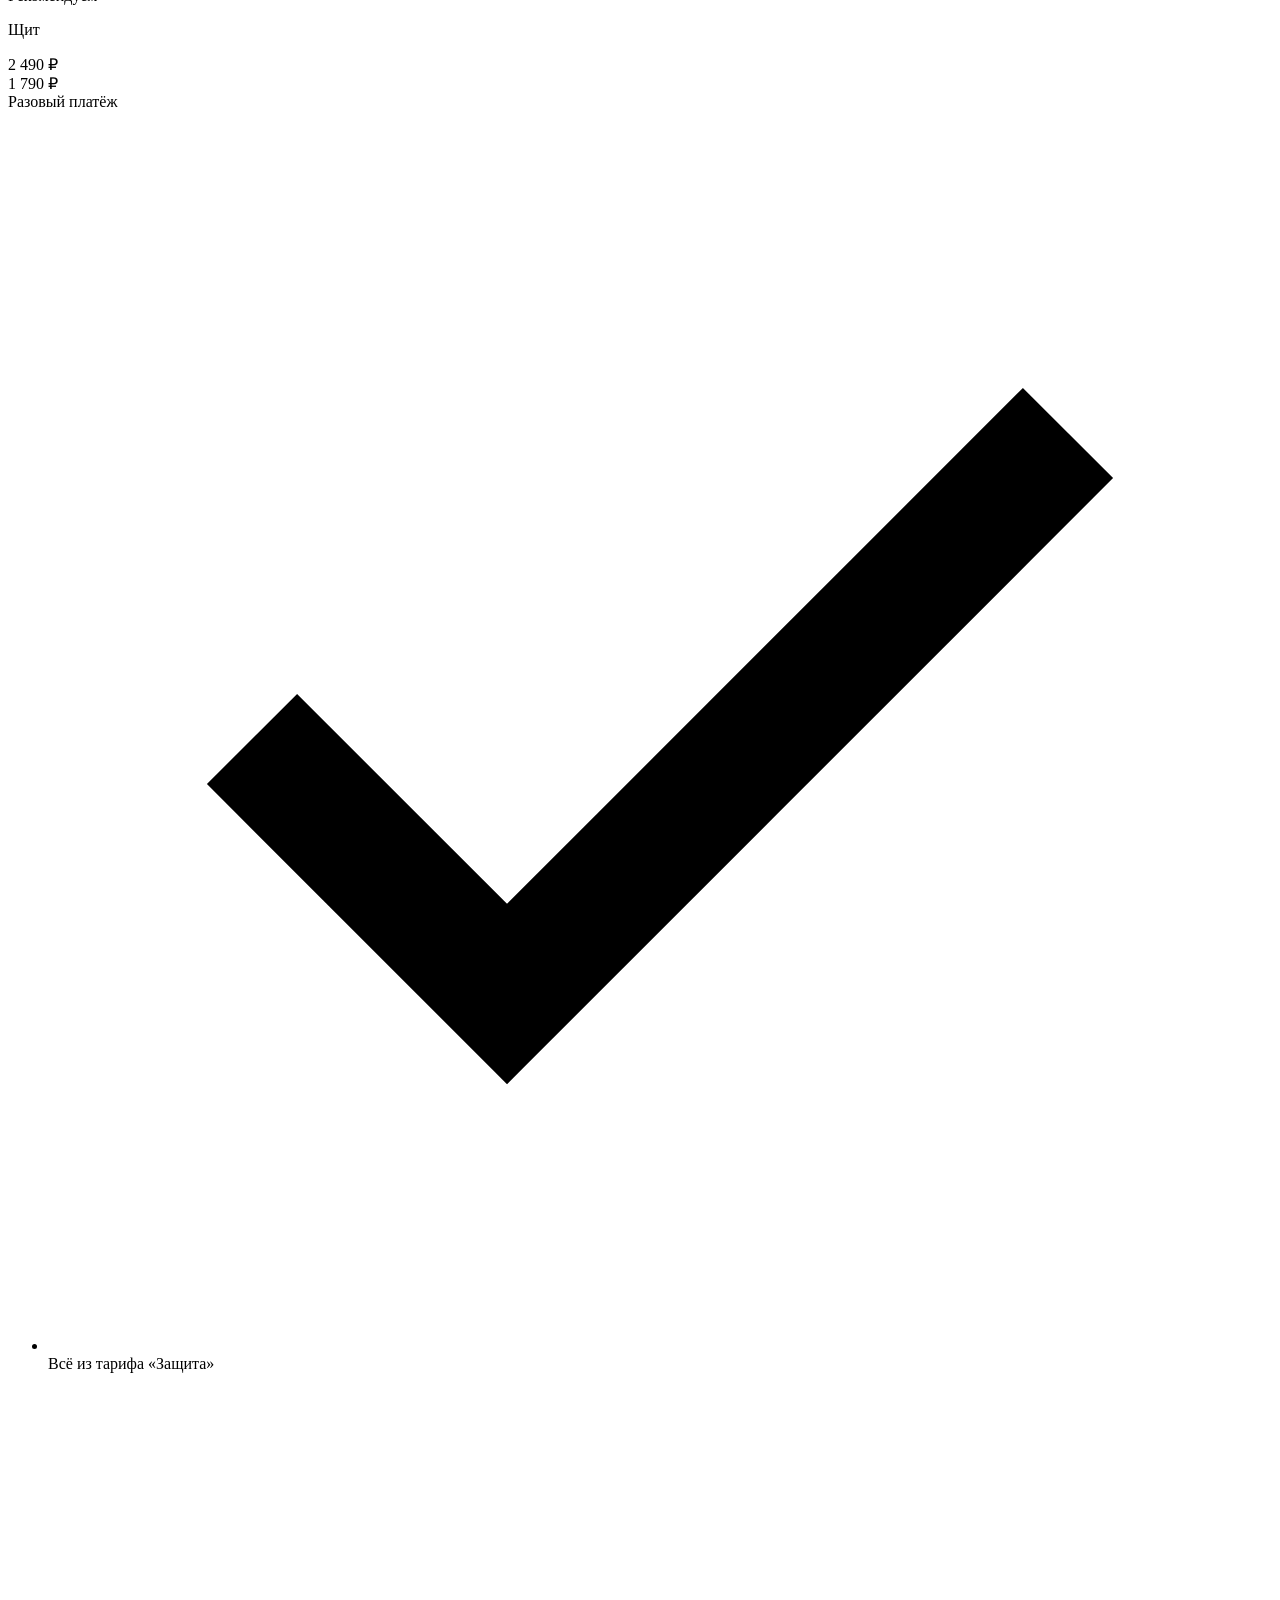
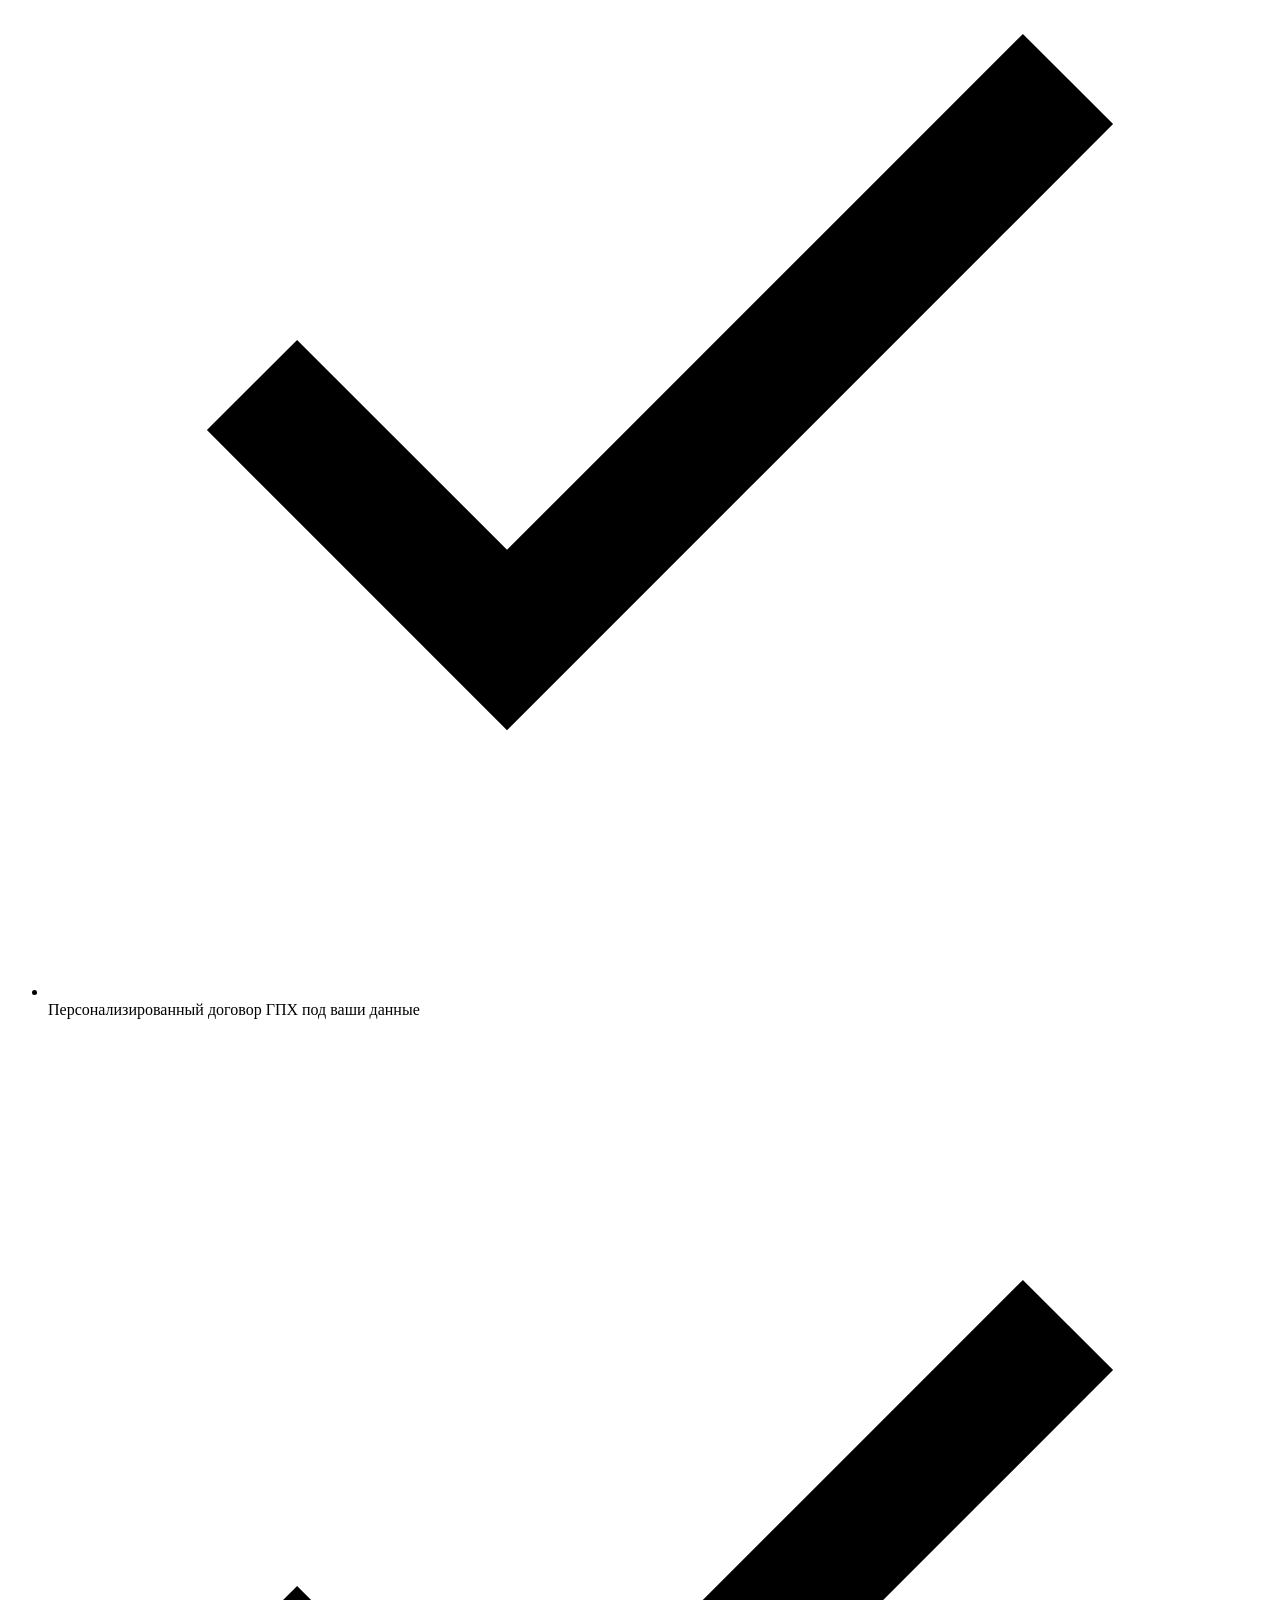
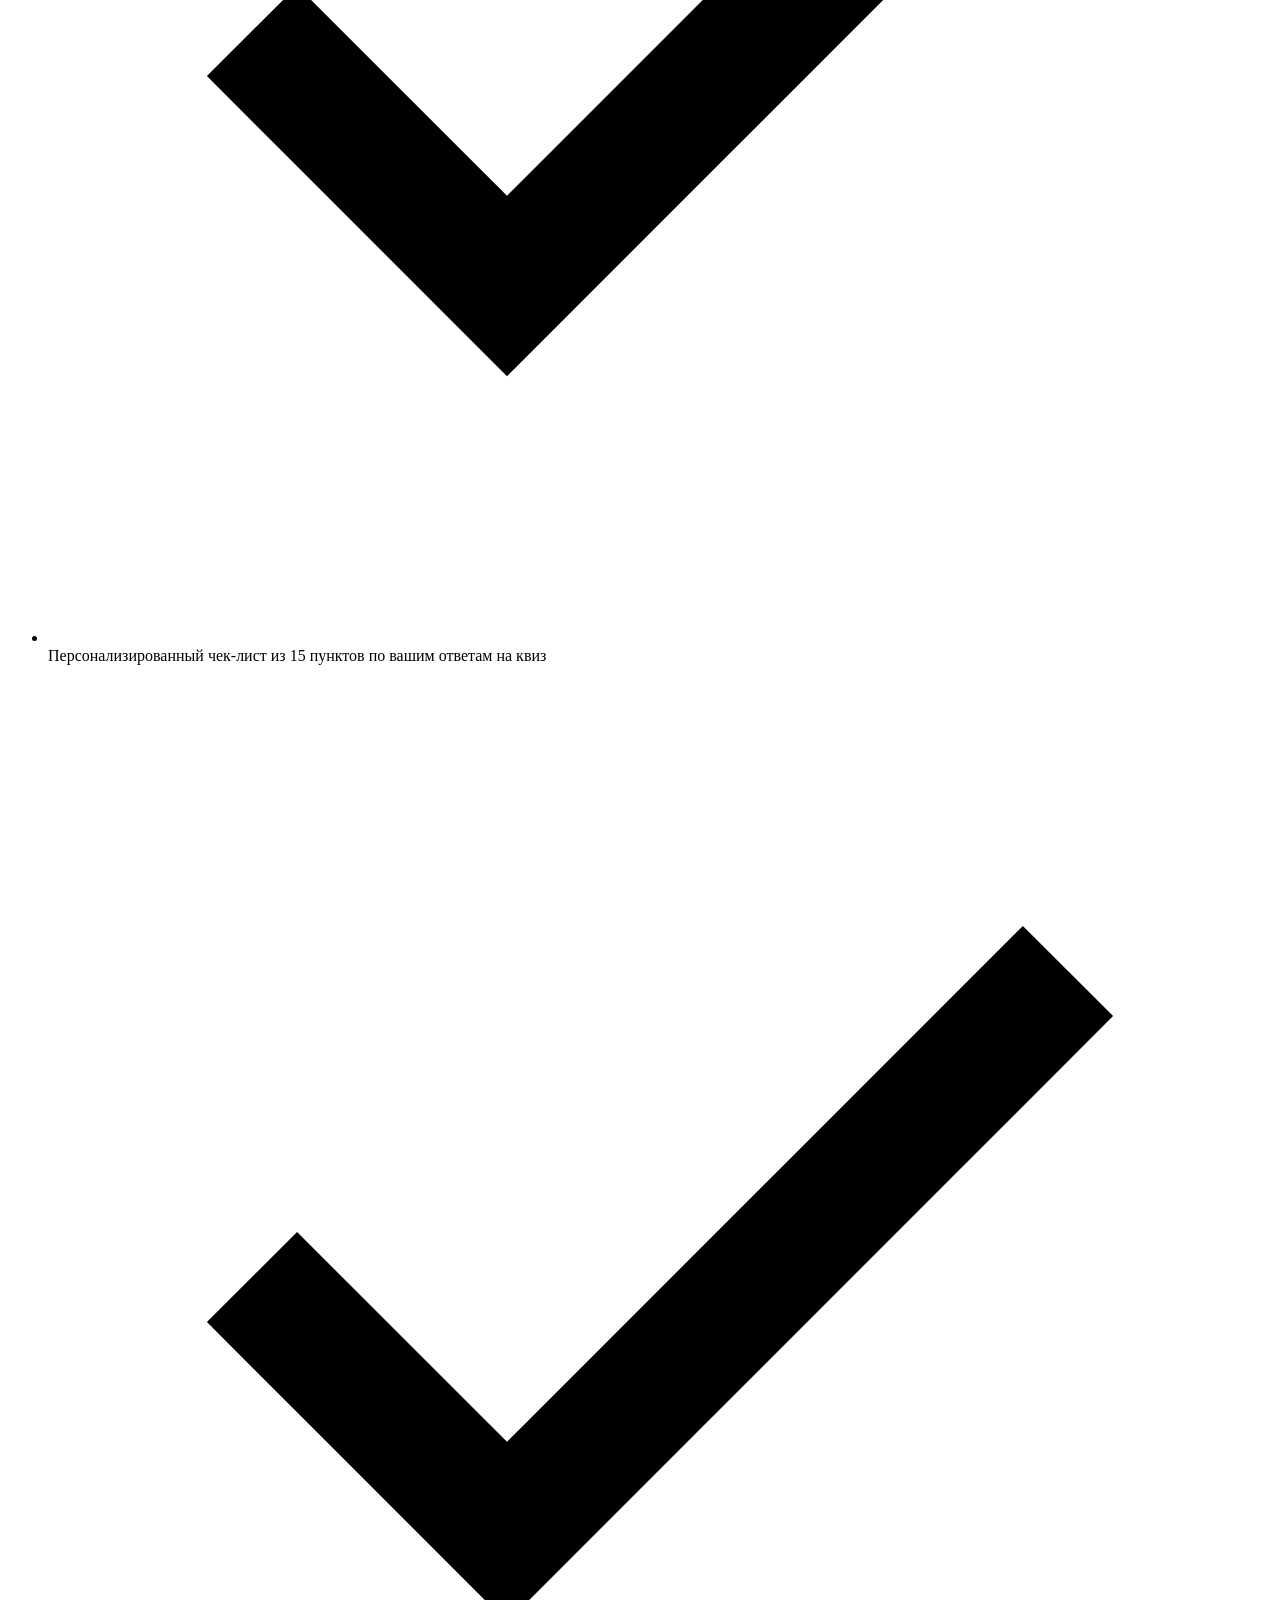
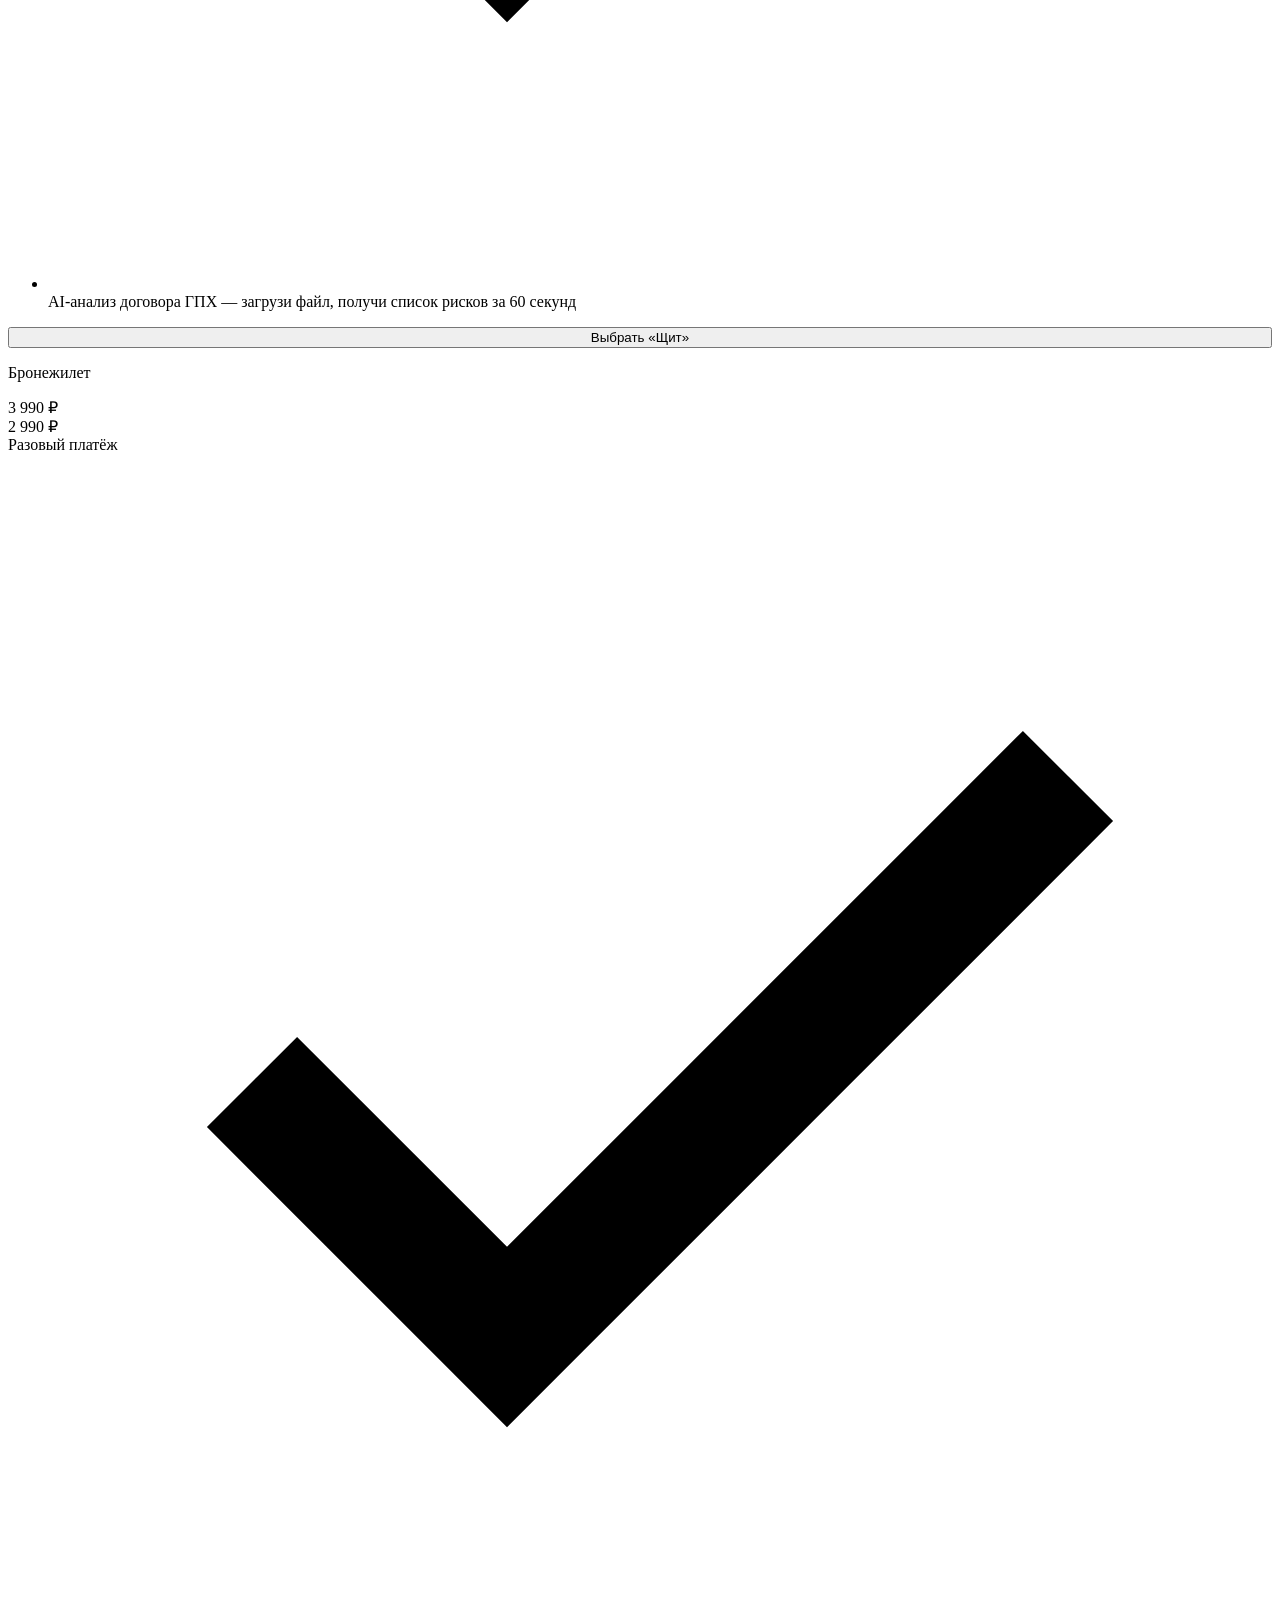
==== commit 35ac824d: "Update index.html" ====
--- a/index.html
+++ b/index.html
@@ -15,1079 +15,24 @@
 
 <link rel="preconnect" href="https://fonts.googleapis.com">
 <link rel="preconnect" href="https://fonts.gstatic.com" crossorigin>
-<link href="https://fonts.googleapis.com/css2?family=Plus+Jakarta+Sans:wght@400;500;600;700;800&family=Instrument+Serif:ital@0;1&display=swap" rel="stylesheet">
+<link rel="dns-prefetch" href="https://mc.yandex.ru">
+
+<link rel="preload" as="image" href="hero-mockup.webp" fetchpriority="high">
+
+<link rel="preload" as="style"
+      href="https://fonts.googleapis.com/css2?family=Plus+Jakarta+Sans:wght@400;500;600;700;800&family=Instrument+Serif:ital@0;1&display=swap"
+      onload="this.onload=null;this.rel='stylesheet'">
+<noscript>
+  <link href="https://fonts.googleapis.com/css2?family=Plus+Jakarta+Sans:wght@400;500;600;700;800&family=Instrument+Serif:ital@0;1&display=swap" rel="stylesheet">
+</noscript>
 
 <link rel="icon" type="image/svg+xml" href="favicon.svg">
-
-<style>
-/* ============================================================
-   DESIGN TOKENS — Night Indigo (unchanged palette)
-   ============================================================ */
-:root {
-  --bg:            #0A0C18;
-  --bg-card:       #0F1224;
-  --bg-elevated:   #151930;
-  --bg-input:      #1A1F38;
-  --surface:       rgba(255,255,255,0.03);
-  --border:        rgba(255,255,255,0.06);
-  --border-mid:    rgba(255,255,255,0.10);
-  --border-active: rgba(108,127,255,0.45);
-
-  --accent:        #6C7FFF;
-  --accent-2:      #8B5CF6;
-  --accent-glow:   rgba(108,127,255,0.20);
-  --accent-subtle: rgba(108,127,255,0.08);
-  --amber:         #F59E0B;
-  --amber-glow:    rgba(245,158,11,0.15);
-  --green:         #10B981;
-  --red:           #EF4444;
-
-  --text:          #EDF0FF;
-  --text-muted:    #7B82A8;
-  --text-faint:    #4A5070;
-
-  --radius-sm:   8px;
-  --radius-md:  12px;
-  --radius-lg:  16px;
-  --radius-xl:  20px;
-  --radius-2xl: 28px;
-  --radius-full: 9999px;
-
-  --ease: cubic-bezier(0.16, 1, 0.3, 1);
-  --transition: 200ms var(--ease);
-  --shadow-card: 0 1px 0 rgba(255,255,255,0.05) inset, 0 4px 24px rgba(0,0,0,0.4);
-  --shadow-glow: 0 0 40px rgba(108,127,255,0.15);
-
-  --font-display: 'Instrument Serif', Georgia, serif;
-  --font-body:    'Plus Jakarta Sans', system-ui, sans-serif;
-}
-
-/* ============================================================
-   RESET + BASE
-   ============================================================ */
-*, *::before, *::after { box-sizing: border-box; margin: 0; padding: 0; }
-html {
-  -webkit-font-smoothing: antialiased;
-  -moz-osx-font-smoothing: grayscale;
-  text-rendering: optimizeLegibility;
-  scroll-behavior: smooth;
-  scroll-padding-top: 80px;
-  overflow-x: hidden;
-}
-body {
-  min-height: 100dvh;
-  font-family: var(--font-body);
-  font-size: clamp(1rem, 0.95rem + 0.25vw, 1.125rem);
-  line-height: 1.7;
-  color: var(--text);
-  background: var(--bg);
-  overflow-x: hidden;
-}
-img, svg { display: block; max-width: 100%; height: auto; }
-ul[role="list"], ol[role="list"] { list-style: none; }
-input, button, textarea, select { font: inherit; color: inherit; }
-h1, h2, h3, h4, h5, h6 { text-wrap: balance; line-height: 1.1; }
-p, li { text-wrap: pretty; }
-button { cursor: pointer; background: none; border: none; }
-a { color: inherit; text-decoration: none; }
-
-::selection { background: rgba(108,127,255,0.25); color: var(--text); }
-:focus-visible { outline: 2px solid var(--accent); outline-offset: 3px; border-radius: var(--radius-sm); }
-
-a, button, [role="button"] {
-  transition: color var(--transition), background var(--transition),
-              border-color var(--transition), box-shadow var(--transition),
-              opacity var(--transition), transform var(--transition);
-}
-@media (prefers-reduced-motion: reduce) {
-  *, *::before, *::after {
-    animation-duration: 0.01ms !important;
-    animation-iteration-count: 1 !important;
-    transition-duration: 0.01ms !important;
-  }
-}
-.sr-only {
-  position: absolute; width: 1px; height: 1px; padding: 0; margin: -1px;
-  overflow: hidden; clip: rect(0,0,0,0); white-space: nowrap; border-width: 0;
-}
-
-/* ============================================================
-   LAYOUT
-   ============================================================ */
-.container {
-  width: 100%;
-  max-width: 1200px;
-  margin: 0 auto;
-  padding: 0 clamp(20px, 5vw, 80px);
-}
-.container--narrow { max-width: 720px; }
-
-/* ============================================================
-   HEADER
-   ============================================================ */
-.site-header {
-  position: sticky;
-  top: 0;
-  z-index: 100;
-  background: rgba(10,12,24,0.8);
-  backdrop-filter: blur(20px) saturate(180%);
-  -webkit-backdrop-filter: blur(20px) saturate(180%);
-  transition: border-color var(--transition);
-  border-bottom: 1px solid transparent;
-}
-.site-header--scrolled { border-bottom-color: var(--border); }
-.header-inner {
-  display: flex;
-  align-items: center;
-  justify-content: space-between;
-  height: 72px;
-  gap: 24px;
-  max-width: 1200px;
-  margin: 0 auto;
-  padding: 0 clamp(20px, 5vw, 80px);
-}
-.logo {
-  display: flex;
-  align-items: center;
-  gap: 12px;
-  text-decoration: none;
-  color: var(--text);
-  flex-shrink: 0;
-}
-.logo:hover { opacity: 0.8; }
-.logo-text {
-  font-family: var(--font-body);
-  font-size: 1rem;
-  font-weight: 700;
-  letter-spacing: -0.02em;
-  color: var(--text);
-}
-.logo-text span { color: var(--accent); }
-.header-actions { display: flex; align-items: center; gap: 12px; }
-
-/* ============================================================
-   BUTTONS
-   ============================================================ */
-.btn {
-  display: inline-flex;
-  align-items: center;
-  justify-content: center;
-  gap: 8px;
-  font-size: 0.9375rem;
-  font-weight: 600;
-  line-height: 1;
-  text-decoration: none;
-  border: 1.5px solid transparent;
-  border-radius: var(--radius-full);
-  padding: 10px 24px;
-  cursor: pointer;
-  white-space: nowrap;
-  position: relative;
-  overflow: hidden;
-}
-.btn::after {
-  content: '';
-  position: absolute;
-  inset: 0;
-  background: radial-gradient(circle at var(--ripple-x, 50%) var(--ripple-y, 50%), rgba(255,255,255,0.2) 0%, transparent 60%);
-  opacity: 0;
-  transition: opacity 0.4s ease;
-  pointer-events: none;
-}
-.btn:active::after { opacity: 1; transition: opacity 0s; }
-.btn-primary {
-  background: linear-gradient(135deg, #6C7FFF, #8B5CF6);
-  color: #fff;
-  border-color: transparent;
-}
-.btn-primary:hover {
-  transform: translateY(-2px);
-  box-shadow: 0 8px 32px rgba(108,127,255,0.35), var(--shadow-glow);
-}
-.btn-primary:active { transform: translateY(0); box-shadow: none; }
-.btn-outline {
-  background: transparent;
-  color: var(--accent);
-  border-color: rgba(108,127,255,0.3);
-}
-.btn-outline:hover { background: var(--accent-subtle); border-color: var(--accent); }
-.btn-ghost { background: transparent; color: var(--text-muted); border-color: transparent; }
-.btn-ghost:hover { color: var(--text); background: rgba(255,255,255,0.04); }
-.btn-xl { font-size: 1.0625rem; font-weight: 700; padding: 16px 40px; border-radius: var(--radius-full); }
-
-/* ============================================================
-   ANIMATIONS
-   ============================================================ */
-.fade-up {
-  opacity: 0;
-  transform: translateY(20px);
-  transition: opacity 0.6s var(--ease), transform 0.6s var(--ease);
-}
-.fade-up.visible { opacity: 1; transform: translateY(0); }
-.fade-up-delay-1 { transition-delay: 0.1s; }
-.fade-up-delay-2 { transition-delay: 0.2s; }
-.fade-up-delay-3 { transition-delay: 0.3s; }
-.scale-in {
-  opacity: 0;
-  transform: scale(0.96);
-  transition: opacity 0.5s var(--ease), transform 0.5s var(--ease);
-}
-.scale-in.visible { opacity: 1; transform: scale(1); }
-
-/* ============================================================
-   GLASS CARD
-   ============================================================ */
-.glass-card {
-  background: var(--bg-card);
-  border-radius: var(--radius-xl);
-  border: 1px solid var(--border);
-  box-shadow: var(--shadow-card);
-}
-
-/* ============================================================
-   SECTION COMMON
-   ============================================================ */
-.section { padding: clamp(72px, 10vw, 128px) 0; }
-.section-label {
-  font-size: 0.75rem;
-  font-weight: 700;
-  letter-spacing: 0.1em;
-  text-transform: uppercase;
-  color: var(--accent);
-  margin-bottom: 12px;
-  display: block;
-}
-.section-title {
-  font-family: var(--font-display);
-  font-size: clamp(2rem, 4vw, 3.5rem);
-  font-weight: 400;
-  line-height: 1.1;
-  color: var(--text);
-  margin-bottom: 16px;
-}
-.section-title em { color: var(--accent); font-style: italic; }
-.section-subtitle {
-  font-size: 1.0625rem;
-  color: var(--text-muted);
-  line-height: 1.7;
-  max-width: 560px;
-  margin-bottom: 0;
-}
-
-/* ============================================================
-   HERO
-   ============================================================ */
-.hero {
-  position: relative;
-  overflow: hidden;
-  /* FIX #1: Уменьшен padding-top, убран min-height 100vh */
-  padding: clamp(64px, 8vh, 96px) 0 clamp(48px, 6vh, 72px);
-  background: var(--bg);
-}
-
-/* Ambient blobs */
-.hero-blob {
-  position: absolute;
-  border-radius: 50%;
-  filter: blur(80px);
-  opacity: 0.10;
-  pointer-events: none;
-  will-change: transform;
-}
-.hero-blob--1 {
-  width: 500px; height: 500px;
-  background: var(--accent);
-  top: -15%; left: -8%;
-  animation: blob-drift-1 20s ease-in-out infinite alternate;
-}
-.hero-blob--2 {
-  width: 420px; height: 420px;
-  background: var(--accent-2);
-  top: 10%; right: -8%;
-  animation: blob-drift-2 22s ease-in-out infinite alternate;
-}
-.hero-blob--3 {
-  width: 300px; height: 300px;
-  background: #6C7FFF;
-  bottom: 0; left: 35%;
-  animation: blob-drift-3 18s ease-in-out infinite alternate;
-}
-@keyframes blob-drift-1 {
-  0% { transform: translate(0,0); }
-  50% { transform: translate(40px,30px); }
-  100% { transform: translate(-20px,50px); }
-}
-@keyframes blob-drift-2 {
-  0% { transform: translate(0,0); }
-  50% { transform: translate(-50px,20px); }
-  100% { transform: translate(30px,-30px); }
-}
-@keyframes blob-drift-3 {
-  0% { transform: translate(0,0); }
-  50% { transform: translate(30px,-40px); }
-  100% { transform: translate(-40px,20px); }
-}
-
-.hero-layout {
-  position: relative;
-  z-index: 1;
-  display: grid;
-  grid-template-columns: 1fr 1fr;
-  gap: clamp(32px, 5vw, 56px);
-  align-items: center;
-}
-
-/* FIX #1: Убираем max-width у hero-content, контент заполняет колонку */
-.hero-content {}
-
-.hero-badge {
-  display: inline-flex;
-  align-items: center;
-  gap: 8px;
-  background: var(--amber-glow);
-  color: var(--amber);
-  border-radius: var(--radius-full);
-  padding: 6px 16px;
-  font-size: 0.75rem;
-  font-weight: 600;
-  letter-spacing: 0.06em;
-  text-transform: uppercase;
-  margin-bottom: 24px;
-}
-.hero-badge-icon { font-size: 14px; flex-shrink: 0; }
-
-.hero-title {
-  font-family: var(--font-display);
-  font-size: clamp(2.4rem, 4.5vw, 4.2rem);
-  font-weight: 400;
-  line-height: 1.05;
-  letter-spacing: -0.02em;
-  color: var(--text);
-  margin-bottom: 20px;
-}
-
-.hero-subtitle {
-  font-size: clamp(1rem, 1.2vw, 1.125rem);
-  color: var(--text-muted);
-  line-height: 1.7;
-  margin-bottom: 28px;
-  font-weight: 400;
-}
-
-/* FIX #1: Добавлены trust-пилюли под subtitle */
-.hero-trust-pills {
-  display: flex;
-  flex-wrap: wrap;
-  gap: 8px;
-  margin-bottom: 28px;
-}
-.hero-trust-pill {
-  display: inline-flex;
-  align-items: center;
-  gap: 6px;
-  font-size: 0.8125rem;
-  font-weight: 500;
-  color: var(--text-muted);
-  background: rgba(255,255,255,0.04);
-  border: 1px solid var(--border-mid);
-  border-radius: var(--radius-full);
-  padding: 5px 12px;
-}
-.hero-trust-pill svg { flex-shrink: 0; }
-
-.hero-cta-group {
-  display: flex;
-  align-items: center;
-  gap: 12px;
-  flex-wrap: wrap;
-  margin-bottom: 16px;
-}
-
-.hero-note {
-  font-size: 0.8125rem;
-  color: var(--text-faint);
-  display: flex;
-  align-items: center;
-  gap: 8px;
-}
-
-.hero-image-wrap { position: relative; }
-.hero-image-wrap img {
-  width: 100%;
-  border-radius: var(--radius-2xl);
-  border: 1px solid var(--border-mid);
-  box-shadow: 0 30px 80px rgba(0,0,0,0.5);
-}
-
-/* Hero Stats — FIX #1: уменьшен отступ сверху */
-.hero-stats {
-  position: relative;
-  z-index: 1;
-  display: grid;
-  grid-template-columns: repeat(4, 1fr);
-  gap: 0;
-  margin-top: clamp(32px, 4vw, 56px);
-  border: 1px solid var(--border);
-  border-radius: var(--radius-xl);
-  background: var(--bg-card);
-  overflow: hidden;
-}
-.hero-stat {
-  text-align: center;
-  padding: clamp(16px, 2.5vw, 28px) clamp(16px, 2vw, 24px);
-  border-right: 1px solid var(--border);
-}
-.hero-stat:last-child { border-right: none; }
-.hero-stat-value {
-  font-family: var(--font-body);
-  font-size: clamp(1.5rem, 2.2vw, 2rem);
-  font-weight: 700;
-  color: var(--text);
-  display: block;
-  line-height: 1;
-  margin-bottom: 6px;
-}
-.hero-stat-label {
-  font-size: 0.8125rem;
-  color: var(--text-muted);
-  display: block;
-}
-
-/* ============================================================
-   HOW IT WORKS — FIX #4: горизонтальный 3-col + компактнее
-   ============================================================ */
-.section-how {
-  background: var(--bg-card);
-  padding: clamp(72px, 10vw, 128px) 0;
-}
-
-.steps-grid-horizontal {
-  display: grid;
-  grid-template-columns: 1fr 48px 1fr 48px 1fr;
-  align-items: start;
-  gap: 0;
-  margin-top: 48px;
-}
-
-/* FIX #4: Горизонтальные карточки — более компактный контент */
-.step-card-h {
-  padding: 28px 32px;
-  background: var(--bg-elevated);
-  border-radius: var(--radius-xl);
-  border: 1px solid var(--border);
-  box-shadow: var(--shadow-card);
-  transition: transform var(--transition), box-shadow var(--transition);
-  height: 100%;
-}
-.step-card-h:hover {
-  transform: translateY(-3px);
-  box-shadow: var(--shadow-card), var(--shadow-glow);
-}
-
-.step-number-h {
-  font-family: var(--font-display);
-  font-size: 2.5rem;
-  font-weight: 400;
-  color: var(--accent);
-  opacity: 0.20;
-  line-height: 1;
-  margin-bottom: 12px;
-}
-
-.step-title-h {
-  font-size: 1.0625rem;
-  font-weight: 700;
-  color: var(--text);
-  margin-bottom: 8px;
-  line-height: 1.3;
-}
-.step-desc-h {
-  font-size: 0.875rem;
-  color: var(--text-muted);
-  line-height: 1.65;
-}
-.step-traffic-lights { display: inline-flex; gap: 6px; margin-top: 10px; }
-.step-traffic-dot { width: 12px; height: 12px; border-radius: 50%; }
-
-/* Arrow connector */
-.step-arrow-wrap {
-  display: flex;
-  align-items: center;
-  justify-content: center;
-  padding-top: 52px;
-}
-.step-arrow-wrap svg { color: var(--accent); opacity: 0.4; }
-
-@media (max-width: 768px) {
-  .steps-grid-horizontal {
-    grid-template-columns: 1fr;
-    gap: 0;
-  }
-  .step-arrow-wrap { padding: 4px 0; transform: rotate(90deg); }
-}
-
-/* ============================================================
-   RISK PREVIEW
-   ============================================================ */
-.risk-preview {
-  padding: clamp(72px, 10vw, 128px) 0;
-  background: var(--bg);
-}
-.risk-preview-inner {
-  display: grid;
-  grid-template-columns: 1fr 1fr;
-  gap: clamp(40px, 6vw, 80px);
-  align-items: center;
-}
-.risk-preview-text .section-title { font-size: clamp(1.75rem, 3vw, 3rem); }
-.bullet-list { list-style: none; display: flex; flex-direction: column; gap: 12px; margin-top: 24px; }
-.bullet-list li {
-  display: flex;
-  align-items: center;
-  gap: 10px;
-  font-size: 0.9375rem;
-  color: var(--text-muted);
-}
-.risk-demo-wrap { display: flex; flex-direction: column; gap: 16px; }
-.risk-meter-card { padding: 28px 32px; }
-.risk-meter-header {
-  display: flex;
-  align-items: center;
-  justify-content: space-between;
-  margin-bottom: 20px;
-}
-.risk-meter-title { font-size: 0.875rem; font-weight: 600; color: var(--text-muted); }
-.risk-badge {
-  display: inline-flex;
-  align-items: center;
-  gap: 6px;
-  padding: 4px 12px;
-  border-radius: var(--radius-full);
-  font-size: 0.75rem;
-  font-weight: 700;
-}
-.risk-badge--yellow { background: rgba(245,158,11,0.15); color: var(--amber); }
-.risk-badge-dot { width: 6px; height: 6px; border-radius: 50%; background: currentColor; }
-.risk-gauge {
-  height: 6px;
-  background: rgba(255,255,255,0.06);
-  border-radius: var(--radius-full);
-  margin-bottom: 8px;
-  overflow: hidden;
-}
-.risk-gauge-fill {
-  width: 58%;
-  height: 100%;
-  background: linear-gradient(90deg, var(--green), var(--amber));
-  border-radius: var(--radius-full);
-}
-.risk-gauge-labels {
-  display: flex;
-  justify-content: space-between;
-  font-size: 0.6875rem;
-  color: var(--text-faint);
-  margin-bottom: 20px;
-}
-.risk-criteria-list { display: flex; flex-direction: column; gap: 10px; margin-bottom: 24px; }
-.risk-criteria-item {
-  display: flex;
-  align-items: flex-start;
-  gap: 10px;
-  font-size: 0.875rem;
-  color: var(--text-muted);
-}
-.risk-criteria-icon {
-  width: 18px;
-  height: 18px;
-  border-radius: 50%;
-  display: inline-flex;
-  align-items: center;
-  justify-content: center;
-  font-size: 10px;
-  font-weight: 700;
-  flex-shrink: 0;
-  margin-top: 2px;
-}
-.risk-criteria-icon--ok { background: rgba(16,185,129,0.15); color: var(--green); }
-.risk-criteria-icon--warn { background: rgba(245,158,11,0.15); color: var(--amber); }
-.risk-criteria-icon--bad { background: rgba(239,68,68,0.15); color: var(--red); }
-.demo-cta .btn { width: 100%; justify-content: center; }
-.risk-result-img { border-radius: var(--radius-xl); border: 1px solid var(--border-mid); }
-
-/* ============================================================
-   TESTIMONIALS
-   ============================================================ */
-.testimonials-section {
-  padding: clamp(72px, 10vw, 128px) 0;
-  background: var(--bg-card);
-}
-.testimonials-grid {
-  display: grid;
-  grid-template-columns: repeat(3, 1fr);
-  gap: 20px;
-  margin-top: 48px;
-}
-.testimonial-card { padding: 28px 32px; }
-.testimonial-stars {
-  display: flex;
-  gap: 3px;
-  color: var(--amber);
-  margin-bottom: 16px;
-}
-.testimonial-text {
-  font-size: 0.9375rem;
-  color: var(--text-muted);
-  line-height: 1.7;
-  margin-bottom: 20px;
-}
-.testimonial-author { display: flex; align-items: center; gap: 12px; }
-.testimonial-avatar img,
-.testimonial-avatar svg { width: 40px; height: 40px; border-radius: 50%; flex-shrink: 0; }
-.testimonial-name { font-weight: 700; font-size: 0.875rem; color: var(--text); display: block; }
-.testimonial-role { font-size: 0.8125rem; color: var(--text-faint); display: block; }
-
-/* ============================================================
-   RISKS SECTION — FIX #3: 2×3 сетка, sticky-картинка
-   ============================================================ */
-.risks-section { padding: clamp(72px, 10vw, 128px) 0; background: var(--bg); }
-
-.risks-layout {
-  display: grid;
-  grid-template-columns: 1fr 1fr;
-  gap: 48px;
-  margin-top: 48px;
-  align-items: start;
-}
-
-/* FIX #3: 2×3 вместо 1×6 */
-.risks-grid {
-  display: grid;
-  grid-template-columns: 1fr 1fr;
-  gap: 14px;
-}
-
-.risk-card {
-  padding: 20px 22px;
-  border-radius: var(--radius-lg);
-  background: var(--bg-card);
-  border: 1px solid var(--border);
-  box-shadow: 0 1px 0 rgba(255,255,255,0.06) inset;
-  transition: transform var(--transition), box-shadow var(--transition);
-}
-.risk-card:hover {
-  transform: translateY(-2px);
-  box-shadow: var(--shadow-card);
-}
-/* FIX: убраны colored side borders, заменяем на subtle top accent */
-.risk-card--red { border-top: 2px solid rgba(239,68,68,0.4); }
-.risk-card--amber { border-top: 2px solid rgba(245,158,11,0.4); }
-
-.risk-card-icon { font-size: 18px; margin-bottom: 8px; display: block; }
-.risk-card-title { font-size: 0.9375rem; font-weight: 700; color: var(--text); margin-bottom: 6px; }
-.risk-card-desc { font-size: 0.8125rem; color: var(--text-muted); line-height: 1.6; }
-.risk-card-highlight { font-size: 0.75rem; font-weight: 700; margin-top: 6px; }
-.risk-card-highlight--red { color: var(--red); }
-.risk-card-highlight--amber { color: var(--amber); }
-
-/* FIX #3: sticky картинка справа */
-.risks-media { position: sticky; top: 96px; align-self: start; }
-.risks-media img { width: 100%; border-radius: var(--radius-xl); border: 1px solid var(--border-mid); }
-
-/* ============================================================
-   PRICING — FIX #2: равные карточки, кнопки внизу
-   ============================================================ */
-.pricing-section { padding: clamp(72px, 10vw, 128px) 0; background: var(--bg-card); }
-
-.pricing-grid {
-  display: grid;
-  grid-template-columns: repeat(4, 1fr);
-  gap: 16px;
-  margin-top: 48px;
-  align-items: stretch;
-}
-
-.pricing-card {
-  background: var(--bg-elevated);
-  border-radius: var(--radius-xl);
-  padding: 28px 24px 28px;
-  border: 1px solid var(--border);
-  box-shadow: var(--shadow-card);
-  display: flex;
-  flex-direction: column;
-  position: relative;
-}
-/* Не позволять display:flex перебивать атрибут hidden */
-.pricing-card[hidden] { display: none !important; }
-
-.pricing-card--popular {
-  border-color: var(--accent);
-  box-shadow: var(--shadow-card), var(--shadow-glow);
-  /* FIX #2: убрал transform: scale(1.03) — не даёт равных высот в grid */
-  z-index: 2;
-}
-.pricing-card--recommended { border-color: var(--accent-2); }
-
-.pricing-badge {
-  position: absolute;
-  top: -12px;
-  left: 50%;
-  transform: translateX(-50%);
-  background: linear-gradient(135deg, #6C7FFF, #8B5CF6);
-  color: #fff;
-  font-size: 10px;
-  font-weight: 700;
-  letter-spacing: 0.06em;
-  text-transform: uppercase;
-  padding: 4px 14px;
-  border-radius: var(--radius-full);
-  white-space: nowrap;
-}
-.pricing-badge--rec { background: linear-gradient(135deg, #8B5CF6, #a855f7); }
-
-.pricing-name {
-  font-size: 0.6875rem;
-  font-weight: 700;
-  letter-spacing: 0.08em;
-  text-transform: uppercase;
-  color: var(--text-muted);
-  margin-bottom: 10px;
-}
-.pricing-name--accent { color: var(--accent); }
-
-.pricing-price { margin-bottom: 20px; }
-.pricing-price-value {
-  font-family: var(--font-body);
-  font-size: clamp(1.75rem, 2.5vw, 2.25rem);
-  font-weight: 800;
-  color: var(--text);
-  line-height: 1;
-}
-.pricing-price-period { font-size: 0.8125rem; color: var(--text-muted); margin-top: 6px; }
-.pricing-price-anchor { font-size: 0.75rem; color: var(--text-faint); margin-top: 4px; }
-
-/* FIX #2: flex:1 растягивает features, кнопка всегда внизу */
-.pricing-features {
-  list-style: none;
-  display: flex;
-  flex-direction: column;
-  gap: 10px;
-  margin-bottom: 24px;
-  flex: 1;
-}
-.pricing-feature {
-  display: flex;
-  align-items: flex-start;
-  gap: 8px;
-  font-size: 0.8375rem;
-  color: var(--text-muted);
-  line-height: 1.5;
-}
-.pricing-check { width: 14px; height: 14px; flex-shrink: 0; margin-top: 3px; color: var(--green); }
-.pricing-check--accent { color: var(--accent); }
-
-/* FIX #2: spacer между features и кнопкой в картах без anchor */
-.pricing-price-spacer { height: 19px; }
-
-.pricing-payment-methods {
-  display: flex;
-  align-items: center;
-  justify-content: center;
-  gap: 8px;
-  margin-top: 24px;
-  font-size: 0.75rem;
-  color: var(--text-faint);
-}
-.payment-badge {
-  background: rgba(255,255,255,0.08);
-  color: var(--text-muted);
-  padding: 3px 8px;
-  border-radius: 4px;
-  font-size: 0.6875rem;
-  font-weight: 700;
-  letter-spacing: 0.04em;
-}
-
-/* ============================================================
-   QUIZ — FIX #5: quiz moved UP (after hero, before other sections)
-   ============================================================ */
-.quiz-section {
-  padding: clamp(48px, 7vw, 80px) 0;
-  background: var(--bg-elevated);
-  border-top: 1px solid var(--border);
-  border-bottom: 1px solid var(--border);
-}
-.quiz-section-title {
-  font-family: var(--font-display);
-  font-size: clamp(1.5rem, 3vw, 2.5rem);
-  font-weight: 400;
-  text-align: center;
-  color: var(--text);
-  margin-bottom: 32px;
-}
-.quiz-container {
-  background: var(--bg-card);
-  border-radius: var(--radius-xl);
-  border: 1px solid var(--border-mid);
-  box-shadow: var(--shadow-card);
-  overflow: hidden;
-}
-.quiz-wrap { padding: 36px 44px; }
-@media (max-width: 600px) { .quiz-wrap { padding: 24px; } }
-.quiz-progress-bar { height: 4px; background: rgba(255,255,255,0.06); border-radius: var(--radius-full); margin-bottom: 24px; overflow: hidden; }
-.quiz-progress-fill { height: 100%; background: var(--accent); border-radius: var(--radius-full); transition: width 0.4s var(--ease); }
-.quiz-step-label { font-size: 0.75rem; font-weight: 700; letter-spacing: 0.1em; text-transform: uppercase; color: var(--text-faint); margin-bottom: 16px; }
-.quiz-question { font-family: var(--font-display); font-size: clamp(1.25rem, 2.5vw, 1.75rem); font-weight: 400; color: var(--text); margin-bottom: 28px; line-height: 1.3; }
-.quiz-options { display: flex; flex-direction: column; gap: 10px; margin-bottom: 28px; }
-.quiz-option {
-  display: flex;
-  align-items: center;
-  gap: 14px;
-  padding: 14px 18px;
-  background: transparent;
-  border: 1.5px solid var(--border-mid);
-  border-radius: var(--radius-lg);
-  cursor: pointer;
-  text-align: left;
-  transition: border-color var(--transition), background var(--transition), transform var(--transition);
-  color: var(--text-muted);
-  font-size: 0.9375rem;
-  width: 100%;
-}
-.quiz-option:hover { border-color: var(--accent); background: var(--accent-subtle); color: var(--text); transform: translateX(3px); }
-.quiz-option.selected { border-color: var(--accent); background: var(--accent-subtle); color: var(--text); }
-.quiz-option-radio {
-  width: 18px; height: 18px;
-  border-radius: 50%;
-  border: 1.5px solid var(--border-mid);
-  flex-shrink: 0;
-  display: flex;
-  align-items: center;
-  justify-content: center;
-  transition: border-color var(--transition), background var(--transition);
-}
-.quiz-option.selected .quiz-option-radio { border-color: var(--accent); background: var(--accent); }
-.quiz-option.selected .quiz-option-radio::after { content: ''; width: 6px; height: 6px; border-radius: 50%; background: #fff; }
-.quiz-footer { display: flex; align-items: center; justify-content: space-between; }
-.quiz-back { font-size: 0.875rem; color: var(--text-faint); display: flex; align-items: center; gap: 6px; }
-.quiz-back:hover { color: var(--text-muted); }
-.quiz-back:disabled { opacity: 0.3; pointer-events: none; }
-.quiz-hint { font-size: 0.8125rem; color: var(--text-faint); margin-top: 10px; padding: 10px 14px; background: rgba(255,255,255,0.03); border-radius: var(--radius-sm); border-left: 2px solid var(--border-mid); }
-
-/* ============================================================
-   FAQ
-   ============================================================ */
-.faq-section { padding: clamp(72px, 10vw, 128px) 0; background: var(--bg); }
-.faq-list { margin-top: 48px; max-width: 800px; margin-inline: auto; display: flex; flex-direction: column; gap: 8px; }
-.faq-item { border-radius: var(--radius-lg); border: 1px solid var(--border); background: var(--bg-card); overflow: hidden; }
-.faq-question {
-  width: 100%;
-  display: flex;
-  align-items: center;
-  justify-content: space-between;
-  gap: 16px;
-  padding: 20px 24px;
-  text-align: left;
-  font-size: 0.9375rem;
-  font-weight: 600;
-  color: var(--text);
-  cursor: pointer;
-  background: transparent;
-  border: none;
-}
-.faq-question:hover { background: rgba(255,255,255,0.02); }
-.faq-chevron { width: 18px; height: 18px; flex-shrink: 0; color: var(--text-faint); transition: transform var(--transition); }
-.faq-item.open .faq-chevron { transform: rotate(180deg); }
-.faq-answer { display: none; padding: 0 24px 20px; font-size: 0.9375rem; color: var(--text-muted); line-height: 1.7; }
-.faq-item.open .faq-answer { display: block; }
-
-/* ============================================================
-   FOOTER
-   ============================================================ */
-.site-footer { padding: clamp(40px, 5vw, 64px) 0; background: var(--bg-card); border-top: 1px solid var(--border); }
-.footer-inner { display: flex; flex-direction: column; gap: 16px; align-items: center; text-align: center; }
-.footer-brand { display: flex; align-items: center; gap: 10px; }
-.footer-copy { font-size: 0.875rem; color: var(--text-muted); }
-.footer-legal { font-size: 0.8125rem; color: var(--text-faint); max-width: 600px; line-height: 1.6; }
-.footer-links { display: flex; align-items: center; gap: 8px; flex-wrap: wrap; justify-content: center; }
-.footer-link { font-size: 0.8125rem; color: var(--text-faint); transition: color var(--transition); }
-.footer-link:hover { color: var(--text-muted); }
-.footer-divider { width: 3px; height: 3px; border-radius: 50%; background: var(--text-faint); display: inline-block; }
-.footer-payment-row { display: flex; align-items: center; gap: 8px; font-size: 0.75rem; color: var(--text-faint); }
-
-/* ============================================================
-   DISCLAIMER
-   ============================================================ */
-.disclaimer-banner {
-  background: rgba(108,127,255,0.06);
-  border: 1px solid rgba(108,127,255,0.15);
-  border-radius: var(--radius-lg);
-  padding: 14px 20px;
-  font-size: 0.8125rem;
-  color: var(--text-faint);
-  line-height: 1.6;
-  margin-top: 24px;
-  display: flex;
-  gap: 10px;
-  align-items: flex-start;
-}
-.disclaimer-banner svg { flex-shrink: 0; margin-top: 2px; color: var(--accent); opacity: 0.6; }
-
-
-/* ─── БЛОК 5: Таймер срочности ────────────────────────────────────────────── */
-.hero-timer {
-  font-size: 0.8125rem;
-  color: var(--amber);
-  margin-top: 8px;
-  font-weight: 500;
-  min-height: 1.2em;
-}
-
-/* ─── БЛОК 8: Якорная цена, social proof, бейдж ─────────────────────────── */
-.pricing-price-was {
-  display: block;
-  font-size: 0.8125rem;
-  color: var(--text-faint);
-  text-decoration: line-through;
-  margin-bottom: 2px;
-}
-.pricing-social-proof {
-  font-size: 0.75rem;
-  color: var(--text-faint);
-  margin-top: 6px;
-}
-.hero-free-badge {
-  display: inline-block;
-  background: rgba(16,185,129,0.10);
-  color: var(--green);
-  border: 1px solid rgba(16,185,129,0.25);
-  border-radius: var(--radius-full);
-  padding: 4px 14px;
-  font-size: 0.8125rem;
-  font-weight: 600;
-  margin-top: 8px;
-}
-/* ============================================================
-   COOKIE
-   ============================================================ */
-/* ============================================================
-   RESPONSIVE
-   ============================================================ */
-
-/* ── БАГ 7: Глобальная защита от горизонтального скролла ── */
-.section, .hero, .site-header {
-  max-width: 100vw;
-  overflow-x: clip;
-}
-
-/* ── Desktop / широкий планшет (до 960px) ── */
-@media (max-width: 960px) {
-  .hero-layout { grid-template-columns: 1fr; }
-  .hero-image-wrap { display: none; }
-  .hero-stats { grid-template-columns: repeat(2, 1fr); }
-  .hero-stat { border-right: 1px solid var(--border); border-bottom: 1px solid var(--border); }
-  .hero-stat:nth-child(2n) { border-right: none; }
-  .hero-stat:nth-last-child(-n+2) { border-bottom: none; }
-  /* БАГ 4: риски */
-  .risks-layout { grid-template-columns: 1fr; }
-  .risks-media { position: static; display: none; }
-  /* БАГ 8: risk preview */
-  .risk-preview-inner { grid-template-columns: 1fr; }
-  .risk-demo-wrap { display: none; }
-  /* БАГ 5: тарифы — 2 колонки */
-  .pricing-grid { grid-template-columns: repeat(2, 1fr); }
-  /* БАГ 6: отзывы — 2 колонки на планшете */
-  .testimonials-grid { grid-template-columns: repeat(2, 1fr); }
-}
-
-/* ── БАГ 5: тарифы — брейкпоинт 899px ── */
-@media (max-width: 899px) {
-  .pricing-grid { grid-template-columns: repeat(2, 1fr); }
-}
-
-/* ── БАГ 3: шаги — 1 колонка, стрелка → rotate(90deg) ── */
-@media (max-width: 768px) {
-  .steps-grid-horizontal { grid-template-columns: 1fr; }
-  .step-arrow-wrap {
-    transform: rotate(90deg);
-    padding: 0;
-    height: 32px;
-  }
-}
-
-/* ── Мобильный (< 767px) ── */
-@media (max-width: 767px) {
-  /* БАГ 2: Hero title и CTA */
-  .hero-title { font-size: clamp(2rem, 8vw, 2.8rem); }
-  .hero-cta-group { flex-direction: column; align-items: stretch; }
-  .hero-cta-group .btn { width: 100%; justify-content: center; }
-
-  /* БАГ 4: риски */
-  .risks-layout { grid-template-columns: 1fr; }
-  .risks-media { position: static; display: none; }
-  .risks-grid { grid-template-columns: 1fr; }
-
-  /* БАГ 6: отзывы — 1 колонка по умолчанию */
-  .testimonials-grid { grid-template-columns: 1fr; }
-
-  /* БАГ 8: risk preview */
-  .risk-preview-inner { grid-template-columns: 1fr; }
-  .risk-demo-wrap { display: none; }
-
-  /* Touch targets (Apple HIG 44px) */
-  .btn { min-height: 44px; }
-  .quiz-back, .quiz-restart { min-height: 36px; }
-}
-
-/* БАГ 6: отзывы — 2 колонки на широком мобиле */
-@media (min-width: 480px) and (max-width: 767px) {
-  .testimonials-grid { grid-template-columns: repeat(2, 1fr); }
-}
-
-/* ── БАГ 1: Шапка на мобиле (наивысший приоритет) ── */
-@media (max-width: 639px) {
-  /* Скрыть нав-ссылки «Как работает» и «Тарифы» */
-  .site-header nav .btn-ghost { display: none; }
-  /* Уменьшить высоту и паддинг шапки */
-  .header-inner { height: 56px; padding: 0 16px; }
-  /* CTA-кнопка — компактная (важно: перекрывает inline-стиль) */
-  .header-actions .btn-primary {
-    font-size: 0.8125rem !important;
-    padding: 8px 16px !important;
-  }
-}
-
-/* ── БАГ 5: тарифы + БАГ 2: stats + БАГ 3: шаги (узкий мобил) ── */
-@media (max-width: 640px) {
-  /* БАГ 2: hero stats border */
-  .hero-stats { grid-template-columns: repeat(2, 1fr); }
-  .hero-stat:nth-child(2) { border-right: none; }
-  .hero-stat:nth-child(3) { border-top: 1px solid var(--border); }
-  .hero-stat:nth-child(4) { border-top: 1px solid var(--border); border-right: none; }
-  /* БАГ 5: тарифы — 1 колонка */
-  .pricing-grid { grid-template-columns: 1fr; }
-  /* Популярный тариф показывать первым */
-  .pricing-card--popular { order: -1; }
-  /* БАГ 3: шаги — стрелки скрыть (< 640px) */
-  .step-arrow-wrap { display: none; }
-  /* БАГ 4: риски-сетка — 1 колонка */
-  .risks-grid { grid-template-columns: 1fr; }
-}
-
-/* ── БАГ 5: тарифы — 1 колонка на узких экранах ── */
-@media (max-width: 479px) {
-  .pricing-grid { grid-template-columns: 1fr; }
-  .pricing-card--popular { order: -1; }
-}
-</style>
+<link rel="preload" href="main.css" as="style" onload="this.onload=null;this.rel='stylesheet'">
 <link rel="stylesheet" href="quiz-result.css">
+
 </head>
 <body>
 
-<!-- cookie banner moved to end of body -->
-
-<!-- ============================================================
-     HEADER
-     ============================================================ -->
 <header class="site-header" id="site-header" role="banner">
   <div class="header-inner">
     <a href="/" class="logo" aria-label="НПД.Чек — главная">
@@ -1109,9 +54,6 @@
 
 <main>
 
-<!-- ============================================================
-     HERO
-     ============================================================ -->
 <section class="hero">
   <div class="hero-blob hero-blob--1" aria-hidden="true"></div>
   <div class="hero-blob hero-blob--2" aria-hidden="true"></div>
@@ -1122,19 +64,27 @@
       <div class="hero-content fade-up">
         <div class="hero-badge">
           <span class="hero-badge-icon">⚡</span>
-          Новые критерии Минэк вступили в силу в 2026 году — проверьте свой статус
+          До 167 700 ₽ потеряете при переквалификации
         </div>
 
         <h1 class="hero-title">
-          Проверьте, насколько вы защищены как самозанятый
+          ФНС ужесточила проверки самозанятых
         </h1>
 
         <p class="hero-subtitle">
-          16 вопросов — и вы узнаете, насколько ваши отношения с заказчиком соответствуют
-          критериям самозанятости. Бесплатно, без регистрации.
+          С 2026 года новые критерии: один заказчик, стабильный доход,
+фиксированный график — уже повод для проверки.
+Узнайте бесплатно, грозит ли вам переквалификация. Без регистрации.
         </p>
-
-        <!-- FIX #1: Добавлены trust-пилюли -->
+        
+        <span class="hero-free-badge">Проверьте себя раньше, чем это сделает налоговая</span>
+        <div class="hero-cta-group">
+          <a href="#quiz" class="btn btn-primary btn-xl">
+            Узнать свой риск бесплатно →
+          </a>
+        </div>
+
+        
         <div class="hero-trust-pills">
           <span class="hero-trust-pill">
             <svg width="13" height="13" viewBox="0 0 24 24" fill="none" stroke="var(--green)" stroke-width="2.5" aria-hidden="true"><polyline points="20 6 9 17 4 12"/></svg>
@@ -1146,22 +96,14 @@
           </span>
           <span class="hero-trust-pill">
             <svg width="13" height="13" viewBox="0 0 24 24" fill="none" stroke="var(--green)" stroke-width="2.5" aria-hidden="true"><polyline points="20 6 9 17 4 12"/></svg>
-            Критерии ФНС и Минэк 2026
+            Критерии ФНС 2026
           </span>
         </div>
 
-
-        <span class="hero-free-badge">Базовая проверка — бесплатно, без регистрации</span>
-        <div class="hero-cta-group">
-          <a href="#quiz" class="btn btn-primary btn-xl">
-            Узнать свой уровень риска →
-          </a>
-        </div>
 
         <div id="trust-counter" style="display:none; margin-top:12px; font-size:0.8125rem; color:var(--text-faint);">
           Уже <span id="trust-count">0</span> самозанятых прошли проверку
         </div>
-
 
         <p class="hero-timer" id="hero-timer"></p>
         <div class="hero-note">
@@ -1174,16 +116,17 @@
 
       <div class="hero-image-wrap fade-up fade-up-delay-2">
         <picture>
-          <source srcset="img-hero-new.webp" type="image/webp">
-          <img src="img-hero-new.webp"
-               alt="Фрилансер анализирует риски самозанятого"
+          <source srcset="hero-mockup.webp" type="image/webp">
+          <img src="hero-mockup.webp"
+               alt="Результат проверки НПД.Чек"
+               fetchpriority="high"
                loading="eager"
                width="560" height="400">
         </picture>
       </div>
     </div>
 
-    <!-- FIX #1: Статы в grid-карточке, без border-top с большим gap -->
+    
     <div class="hero-stats fade-up fade-up-delay-3">
       <div class="hero-stat">
         <span class="hero-stat-value">16</span>
@@ -1194,8 +137,8 @@
         <span class="hero-stat-label">уровня риска</span>
       </div>
       <div class="hero-stat">
-        <span class="hero-stat-value">от 0 ₽</span>
-        <span class="hero-stat-label">стоимость</span>
+        <span class="hero-stat-value">Бесплатный старт</span>
+        <span class="hero-stat-label">Основные критерии за 2 минуты</span>
       </div>
       <div class="hero-stat">
         <span class="hero-stat-value">2 мин</span>
@@ -1214,7 +157,7 @@
     </div>
 
     <div class="risks-layout">
-      <!-- FIX #3: 2×3 grid -->
+      
       <div class="risks-grid">
         <div class="risk-card risk-card--red fade-up">
           <span class="risk-card-icon">🔴</span>
@@ -1250,7 +193,7 @@
         </div>
       </div>
 
-      <!-- FIX #3: sticky картинка -->
+      
       <div class="risks-media fade-up">
         <img src="img-risks-new.webp" alt="Налоговая проверка самозанятого" loading="lazy" width="560" height="560">
       </div>
@@ -1271,40 +214,68 @@
     </div>
 
     <div class="steps-grid-horizontal">
+
+      
       <div class="step-card-h fade-up">
+        <div class="step-icon-wrap">
+          <svg width="44" height="44" viewBox="0 0 44 44" fill="none" aria-hidden="true">
+            <rect width="44" height="44" rx="12" fill="rgba(108,127,255,0.10)"/>
+            <path d="M14 16h16M14 22h11M14 28h13" stroke="#6C7FFF" stroke-width="2" stroke-linecap="round"/>
+            <circle cx="30" cy="28" r="4.5" stroke="#6C7FFF" stroke-width="1.5"/>
+            <path d="M33.2 31.2l2.3 2.3" stroke="#6C7FFF" stroke-width="1.5" stroke-linecap="round"/>
+          </svg>
+        </div>
         <div class="step-number-h">01</div>
         <h3 class="step-title-h">Отвечаете на вопросы</h3>
         <p class="step-desc-h">16 вопросов о вашей деятельности: с кем работаете, как оформлены отношения, кто контролирует процесс. Честно, без юридических терминов.</p>
       </div>
 
+      
       <div class="step-arrow-wrap" aria-hidden="true">
         <svg width="24" height="24" viewBox="0 0 24 24" fill="none" stroke="currentColor" stroke-width="2">
           <path d="M5 12h14M12 5l7 7-7 7"/>
         </svg>
       </div>
 
+      
       <div class="step-card-h fade-up fade-up-delay-1">
+        <div class="step-icon-wrap">
+          <svg width="44" height="44" viewBox="0 0 44 44" fill="none" aria-hidden="true">
+            <rect width="44" height="44" rx="12" fill="rgba(108,127,255,0.10)"/>
+            <rect x="12" y="29" width="4" height="5" rx="1" fill="#10B981"/>
+            <rect x="20" y="23" width="4" height="11" rx="1" fill="#F59E0B"/>
+            <rect x="28" y="16" width="4" height="18" rx="1" fill="#EF4444"/>
+            <path d="M13 25l8-7 8-4" stroke="#6C7FFF" stroke-width="1.5" stroke-linecap="round" stroke-linejoin="round"/>
+          </svg>
+        </div>
         <div class="step-number-h">02</div>
         <h3 class="step-title-h">Получаете оценку риска</h3>
         <p class="step-desc-h">Система анализирует ваши ответы по критериям ФНС и Минэка. Красный, жёлтый или зелёный — с расшифровкой каждого фактора риска.</p>
-        <div class="step-traffic-lights">
-          <span class="step-traffic-dot" style="background:var(--green);"></span>
-          <span class="step-traffic-dot" style="background:var(--amber);"></span>
-          <span class="step-traffic-dot" style="background:var(--red);"></span>
-        </div>
-      </div>
-
+      </div>
+
+      
       <div class="step-arrow-wrap" aria-hidden="true">
         <svg width="24" height="24" viewBox="0 0 24 24" fill="none" stroke="currentColor" stroke-width="2">
           <path d="M5 12h14M12 5l7 7-7 7"/>
         </svg>
       </div>
 
+      
       <div class="step-card-h fade-up fade-up-delay-2">
+        <div class="step-icon-wrap">
+          <svg width="44" height="44" viewBox="0 0 44 44" fill="none" aria-hidden="true">
+            <rect width="44" height="44" rx="12" fill="rgba(108,127,255,0.10)"/>
+            <rect x="13" y="10" width="14" height="18" rx="2" stroke="#6C7FFF" stroke-width="1.5"/>
+            <path d="M17 18h10M17 22h6" stroke="#6C7FFF" stroke-width="1.5" stroke-linecap="round"/>
+            <path d="M22 28v6" stroke="#6C7FFF" stroke-width="1.5" stroke-linecap="round"/>
+            <path d="M19 32l3 3 3-3" stroke="#6C7FFF" stroke-width="1.5" stroke-linecap="round" stroke-linejoin="round"/>
+          </svg>
+        </div>
         <div class="step-number-h">03</div>
         <h3 class="step-title-h">Скачиваете документы</h3>
-        <p class="step-desc-h">За 990 ₽ — PDF-отчёт с детальным анализом, готовый договор ГПХ и акт выполненных работ. Всё что нужно для защиты от переквалификации.</p>
-      </div>
+        <p class="step-desc-h">«Получаете полную защиту — договор ГПХ, акт и персональный чек-лист уже ждут вас»</p>
+      </div>
+
     </div>
   </div>
 </section>
@@ -1382,13 +353,13 @@
     </div>
 
     <div class="pricing-grid">
-      <!-- Бесплатно -->
+      
       <div class="pricing-card fade-up" hidden>
         <p class="pricing-name">Бесплатно</p>
         <div class="pricing-price">
           <div class="pricing-price-value">0 ₽</div>
           <div class="pricing-price-period">Без ограничений по времени</div>
-          <!-- FIX #2: spacer для выравнивания с картой Защита -->
+          
           <div class="pricing-price-spacer"></div>
         </div>
         <ul class="pricing-features" role="list">
@@ -1412,7 +383,7 @@
         <a href="#quiz" class="btn btn-outline" style="width:100%; justify-content:center;">Начать проверку</a>
       </div>
 
-      <!-- Защита 990₽ — ПОПУЛЯРНЫЙ -->
+      
       <div class="pricing-card pricing-card--popular fade-up fade-up-delay-1">
         <span class="pricing-badge">Популярный</span>
         <p class="pricing-name pricing-name--accent">Защита</p>
@@ -1450,11 +421,12 @@
         <a href="#quiz" class="btn btn-primary" style="width:100%; justify-content:center;" onclick="selectTier('protection')">Получить полный отчёт</a>
       </div>
 
-      <!-- Щит 1790₽ — РЕКОМЕНДУЕМ -->
+      
       <div class="pricing-card pricing-card--recommended fade-up fade-up-delay-2">
         <span class="pricing-badge pricing-badge--rec">Рекомендуем</span>
         <p class="pricing-name">Щит</p>
         <div class="pricing-price">
+        <span class="pricing-price-was">2 490 ₽</span>
           <div class="pricing-price-value">1 790 ₽</div>
           <div class="pricing-price-period">Разовый платёж</div>
           <div class="pricing-price-spacer"></div>
@@ -1480,10 +452,11 @@
         <button class="btn btn-primary" style="width:100%; justify-content:center;" onclick="selectTier('shield')">Выбрать «Щит»</button>
       </div>
 
-      <!-- Бронежилет 2990₽ -->
+      
       <div class="pricing-card fade-up fade-up-delay-3">
         <p class="pricing-name">Бронежилет</p>
         <div class="pricing-price">
+        <span class="pricing-price-was">3 990 ₽</span>
           <div class="pricing-price-value">2 990 ₽</div>
           <div class="pricing-price-period">Разовый платёж</div>
           <div class="pricing-price-spacer"></div>
@@ -1509,6 +482,11 @@
         <button class="btn btn-outline" style="width:100%; justify-content:center;" onclick="selectTier('armor')">Выбрать «Бронежилет»</button>
       </div>
     </div>
+    
+    <p class="pricing-compare fade-up">
+  💡   <strong>Щит</strong> — если нужна уверенность и персональный договор. 
+       <strong>Бронежилет</strong> — если уже получили требование от ФНС.
+    </p>
 
     <div class="pricing-payment-methods fade-up">
       <span>Оплата через ЮКасса:</span>
@@ -1520,15 +498,68 @@
 </section>
 
 <section class="quiz-section" id="quiz">
+  
+  <div class="quiz-bg-orb quiz-bg-orb--1" aria-hidden="true"></div>
+  <div class="quiz-bg-orb quiz-bg-orb--2" aria-hidden="true"></div>
+  <div class="quiz-bg-grid" aria-hidden="true"></div>
+
   <div class="container">
-    <h2 class="quiz-section-title fade-up">Пройдите проверку прямо сейчас</h2>
-    <p style="text-align:center;margin-bottom:16px;">
-      <span class="hero-free-badge">Базовая проверка — бесплатно, без регистрации</span>
-    </p>
-    <div class="quiz-container fade-up" id="quiz-root"></div>
-    <!-- FIX: Дисклеймер C7 на лендинге -->
+    <div class="quiz-header fade-up">
+      <span class="quiz-header-badge">
+        <svg width="14" height="14" viewBox="0 0 24 24" fill="none" stroke="currentColor" stroke-width="2.5" aria-hidden="true"><polyline points="20 6 9 17 4 12"/></svg>
+        Бесплатно &middot; Без регистрации &middot; 2 минуты
+      </span>
+      <h2 class="quiz-section-title">Узнайте свой риск до того,<br> как это сделает <em>ФНС</em></h2>
+      <p class="quiz-section-subtitle">Ответьте на 16 вопросов — получите оценку риска по критериям ФНС и МИНЭК 2026</p>
+      <p class="quiz-section-subtitle"><em>Бесплатно · 2 минуты · Без регистрации</em></p>
+    </div>
+
+    
+    <div class="quiz-shell fade-up" id="quiz-shell">
+
+      
+      <div class="quiz-sidebar" id="quiz-sidebar">
+        <div class="quiz-sidebar-inner">
+          
+          <div class="quiz-sidebar-steps" id="quiz-sidebar-steps">
+            
+          </div>
+
+          
+          <div class="quiz-sidebar-motivation">
+            <div class="quiz-motivation-icon">🛡️</div>
+            <p class="quiz-motivation-text">Пройдите до конца — точность оценки зависит от количества ответов</p>
+          </div>
+
+          
+          <div class="quiz-sidebar-security">
+            <svg width="13" height="13" viewBox="0 0 24 24" fill="none" stroke="currentColor" stroke-width="2" aria-hidden="true"><path d="M12 22s8-4 8-10V5l-8-3-8 3v7c0 6 8 10 8 10z"/></svg>
+            <span>Ответы не сохраняются</span>
+          </div>
+        </div>
+      </div>
+
+      
+      <div class="quiz-main-panel">
+        
+        <div class="quiz-progress-outer">
+          <div class="quiz-progress-track" role="progressbar" aria-label="Прогресс опросника" aria-valuenow="0" aria-valuemin="0" aria-valuemax="100">
+            <div class="quiz-progress-fill" id="quiz-progress-fill"></div>
+          </div>
+        </div>
+
+        
+        <div class="quiz-card">
+          <div class="quiz-container-inner quiz-wrap" id="quiz-root">
+            
+          </div>
+        </div>
+      </div>
+    </div>
+
+    
     <div class="disclaimer-banner fade-up">
-      <svg width="15" height="15" viewBox="0 0 24 24" fill="none" stroke="currentColor" stroke-width="2" aria-hidden="true">
+      <svg width="14" height="14" viewBox="0 0 24 24" fill="none" stroke="currentColor" stroke-width="2" aria-hidden="true">
         <circle cx="12" cy="12" r="10"/><path d="M12 8v4m0 4h.01"/>
       </svg>
       Результат носит информационный характер и не является юридической консультацией. Для юридически значимых решений обратитесь к профессиональному юристу.
@@ -1541,85 +572,121 @@
     <div style="text-align:center; max-width: 600px; margin: 0 auto;">
       <p class="section-label fade-up">Отзывы</p>
       <h2 class="section-title fade-up">Что говорят <em>пользователи</em></h2>
+      <p class="section-subtitle fade-up" style="margin: 0 auto; margin-top: 8px;">Реальные истории самозанятых, которые прошли проверку</p>
     </div>
     <div class="testimonials-grid">
-      <div class="testimonial-card glass-card fade-up">
-        <div class="testimonial-stars">⭐⭐⭐⭐⭐</div>
+
+      
+      <div class="testimonial-card fade-up">
+        <div class="testimonial-stars">
+          <svg class="star-svg" viewBox="0 0 20 20" aria-hidden="true"><path d="M10 1l2.39 4.84 5.34.78-3.87 3.77.91 5.32L10 13.27l-4.77 2.44.91-5.32L2.27 6.62l5.34-.78z"/></svg>
+          <svg class="star-svg" viewBox="0 0 20 20" aria-hidden="true"><path d="M10 1l2.39 4.84 5.34.78-3.87 3.77.91 5.32L10 13.27l-4.77 2.44.91-5.32L2.27 6.62l5.34-.78z"/></svg>
+          <svg class="star-svg" viewBox="0 0 20 20" aria-hidden="true"><path d="M10 1l2.39 4.84 5.34.78-3.87 3.77.91 5.32L10 13.27l-4.77 2.44.91-5.32L2.27 6.62l5.34-.78z"/></svg>
+          <svg class="star-svg" viewBox="0 0 20 20" aria-hidden="true"><path d="M10 1l2.39 4.84 5.34.78-3.87 3.77.91 5.32L10 13.27l-4.77 2.44.91-5.32L2.27 6.62l5.34-.78z"/></svg>
+          <svg class="star-svg" viewBox="0 0 20 20" aria-hidden="true"><path d="M10 1l2.39 4.84 5.34.78-3.87 3.77.91 5.32L10 13.27l-4.77 2.44.91-5.32L2.27 6.62l5.34-.78z"/></svg>
+        </div>
         <p class="testimonial-text">«Работаю на фрилансе 3 года, думал что всё ок. Оказалось, у меня жёлтый уровень риска — договор был оформлен неправильно. Переделал по шаблону из отчёта — теперь спокойно.»</p>
         <div class="testimonial-author">
           <div class="testimonial-avatar">
-            <svg width="40" height="40" viewBox="0 0 48 48" fill="none" aria-hidden="true">
-              <circle cx="24" cy="24" r="24" fill="#3B4ECC"/>
-              <circle cx="24" cy="19" r="7" fill="rgba(255,255,255,0.9)"/>
-              <ellipse cx="24" cy="39" rx="12" ry="9" fill="rgba(255,255,255,0.9)"/>
-            </svg>
+            <img src="otziv1.webp" alt="Алексей К." width="44" height="44" loading="lazy" decoding="async">
           </div>
           <div class="testimonial-info">
             <span class="testimonial-name">Алексей К.</span>
             <span class="testimonial-role">Backend-разработчик, Москва</span>
           </div>
         </div>
-      </div>
-      <div class="testimonial-card glass-card fade-up fade-up-delay-1">
-        <div class="testimonial-stars">⭐⭐⭐⭐⭐</div>
-        <p class="testimonial-text">«Как дизайнер, я не разбираюсь в юридических тонкостях. Здесь всё объяснено по-человечески. Получила отчёт и готовый договор ГПХ — отправила заказчику, он подписал без вопросов.»</p>
+        <div class="testimonial-footer">
+          <span class="testimonial-verified">
+            <svg width="13" height="13" viewBox="0 0 24 24" fill="none" stroke="currentColor" stroke-width="2.5" aria-hidden="true"><polyline points="20 6 9 17 4 12"/></svg>
+            Проверено НПД.Чек
+          </span>
+          <span class="testimonial-date">март 2026</span>
+        </div>
+      </div>
+
+      
+      <div class="testimonial-card fade-up fade-up-delay-1">
+        <div class="testimonial-stars">
+          <svg class="star-svg" viewBox="0 0 20 20" aria-hidden="true"><path d="M10 1l2.39 4.84 5.34.78-3.87 3.77.91 5.32L10 13.27l-4.77 2.44.91-5.32L2.27 6.62l5.34-.78z"/></svg>
+          <svg class="star-svg" viewBox="0 0 20 20" aria-hidden="true"><path d="M10 1l2.39 4.84 5.34.78-3.87 3.77.91 5.32L10 13.27l-4.77 2.44.91-5.32L2.27 6.62l5.34-.78z"/></svg>
+          <svg class="star-svg" viewBox="0 0 20 20" aria-hidden="true"><path d="M10 1l2.39 4.84 5.34.78-3.87 3.77.91 5.32L10 13.27l-4.77 2.44.91-5.32L2.27 6.62l5.34-.78z"/></svg>
+          <svg class="star-svg" viewBox="0 0 20 20" aria-hidden="true"><path d="M10 1l2.39 4.84 5.34.78-3.87 3.77.91 5.32L10 13.27l-4.77 2.44.91-5.32L2.27 6.62l5.34-.78z"/></svg>
+          <svg class="star-svg" viewBox="0 0 20 20" aria-hidden="true"><path d="M10 1l2.39 4.84 5.34.78-3.87 3.77.91 5.32L10 13.27l-4.77 2.44.91-5.32L2.27 6.62l5.34-.78z"/></svg>
+        </div>
+        <p class="testimonial-text">«Как дизайнер, я не разбираюсь в юридических тонкостях. Здесь всё объяснено по&#8209;человечески. Получила отчёт и готовый договор ГПХ — отправила заказчику, он подписал без вопросов.»</p>
         <div class="testimonial-author">
           <div class="testimonial-avatar">
-            <svg width="40" height="40" viewBox="0 0 48 48" fill="none" aria-hidden="true">
-              <circle cx="24" cy="24" r="24" fill="#D97706"/>
-              <circle cx="24" cy="19" r="7" fill="rgba(255,255,255,0.9)"/>
-              <ellipse cx="24" cy="39" rx="12" ry="9" fill="rgba(255,255,255,0.9)"/>
-            </svg>
+            <img src="otziv2.webp" alt="Марина С." width="44" height="44" loading="lazy" decoding="async">
           </div>
           <div class="testimonial-info">
             <span class="testimonial-name">Марина С.</span>
             <span class="testimonial-role">UX/UI дизайнер, Санкт-Петербург</span>
           </div>
         </div>
-      </div>
-      <div class="testimonial-card glass-card fade-up fade-up-delay-2">
-        <div class="testimonial-stars">⭐⭐⭐⭐⭐</div>
-        <p class="testimonial-text">«Репетиторством занимаюсь 5 лет, но про риски переквалификации не задумывался. Оказалось, работа с одним онлайн-центром по графику — это красный флаг. Спасибо, что открыли глаза!»</p>
+        <div class="testimonial-footer">
+          <span class="testimonial-verified">
+            <svg width="13" height="13" viewBox="0 0 24 24" fill="none" stroke="currentColor" stroke-width="2.5" aria-hidden="true"><polyline points="20 6 9 17 4 12"/></svg>
+            Проверено НПД.Чек
+          </span>
+          <span class="testimonial-date">февраль 2026</span>
+        </div>
+      </div>
+
+      
+      <div class="testimonial-card fade-up fade-up-delay-2">
+        <div class="testimonial-stars">
+          <svg class="star-svg" viewBox="0 0 20 20" aria-hidden="true"><path d="M10 1l2.39 4.84 5.34.78-3.87 3.77.91 5.32L10 13.27l-4.77 2.44.91-5.32L2.27 6.62l5.34-.78z"/></svg>
+          <svg class="star-svg" viewBox="0 0 20 20" aria-hidden="true"><path d="M10 1l2.39 4.84 5.34.78-3.87 3.77.91 5.32L10 13.27l-4.77 2.44.91-5.32L2.27 6.62l5.34-.78z"/></svg>
+          <svg class="star-svg" viewBox="0 0 20 20" aria-hidden="true"><path d="M10 1l2.39 4.84 5.34.78-3.87 3.77.91 5.32L10 13.27l-4.77 2.44.91-5.32L2.27 6.62l5.34-.78z"/></svg>
+          <svg class="star-svg" viewBox="0 0 20 20" aria-hidden="true"><path d="M10 1l2.39 4.84 5.34.78-3.87 3.77.91 5.32L10 13.27l-4.77 2.44.91-5.32L2.27 6.62l5.34-.78z"/></svg>
+          <svg class="star-svg" viewBox="0 0 20 20" aria-hidden="true"><path d="M10 1l2.39 4.84 5.34.78-3.87 3.77.91 5.32L10 13.27l-4.77 2.44.91-5.32L2.27 6.62l5.34-.78z"/></svg>
+        </div>
+        <p class="testimonial-text">«Репетиторством занимаюсь 5 лет, но про риски переквалификации не задумывался. Оказалось, работа с одним онлайн&#8209;центром по графику — это красный флаг. Спасибо, что открыли глаза!»</p>
         <div class="testimonial-author">
           <div class="testimonial-avatar">
-            <svg width="40" height="40" viewBox="0 0 48 48" fill="none" aria-hidden="true">
-              <circle cx="24" cy="24" r="24" fill="#16A34A"/>
-              <circle cx="24" cy="19" r="7" fill="rgba(255,255,255,0.9)"/>
-              <ellipse cx="24" cy="39" rx="12" ry="9" fill="rgba(255,255,255,0.9)"/>
-            </svg>
+            <img src="otziv3.webp" alt="Дмитрий В." width="44" height="44" loading="lazy" decoding="async">
           </div>
           <div class="testimonial-info">
             <span class="testimonial-name">Дмитрий В.</span>
             <span class="testimonial-role">Репетитор, Новосибирск</span>
           </div>
         </div>
-      </div>
+        <div class="testimonial-footer">
+          <span class="testimonial-verified">
+            <svg width="13" height="13" viewBox="0 0 24 24" fill="none" stroke="currentColor" stroke-width="2.5" aria-hidden="true"><polyline points="20 6 9 17 4 12"/></svg>
+            Проверено НПД.Чек
+          </span>
+          <span class="testimonial-date">январь 2026</span>
+        </div>
+      </div>
+
     </div>
   </div>
 </section>
 
 <section class="faq-section" id="faq">
   <div class="container">
-    <div style="text-align:center;">
+    <div style="text-align:center; max-width:600px; margin: 0 auto;">
       <p class="section-label fade-up">FAQ</p>
       <h2 class="section-title fade-up">Частые вопросы</h2>
+      <p class="section-subtitle fade-up" style="margin: 0 auto; margin-top: 8px;">Всё, что нужно знать перед проверкой — коротко и по делу</p>
     </div>
     <div class="faq-list">
-      <div class="faq-item">
+      <div class="faq-item fade-up">
         <button class="faq-question">
           Это юридическая консультация?
           <svg class="faq-chevron" viewBox="0 0 24 24" fill="none" stroke="currentColor" stroke-width="2" aria-hidden="true"><polyline points="6 9 12 15 18 9"/></svg>
         </button>
         <div class="faq-answer">Нет. НПД.Чек — это информационный инструмент самодиагностики. Он помогает понять, в каких точках ваши отношения с заказчиком могут вызвать вопросы у ФНС. Для юридически значимых решений обратитесь к профессиональному юристу.</div>
       </div>
-      <div class="faq-item">
+      <div class="faq-item fade-up fade-up-delay-1">
         <button class="faq-question">
           Мои данные будут сохранены?
           <svg class="faq-chevron" viewBox="0 0 24 24" fill="none" stroke="currentColor" stroke-width="2" aria-hidden="true"><polyline points="6 9 12 15 18 9"/></svg>
         </button>
         <div class="faq-answer">Ответы на вопросы опросника не сохраняются и не передаются третьим лицам. Оценка риска вычисляется на стороне сервера по вашим ответам и сразу возвращается вам. Никакой связи с ФНС или другими органами нет.</div>
       </div>
-      <div class="faq-item">
+      <div class="faq-item fade-up fade-up-delay-2">
         <button class="faq-question">
           Чем договор ГПХ из отчёта отличается от обычного шаблона?
           <svg class="faq-chevron" viewBox="0 0 24 24" fill="none" stroke="currentColor" stroke-width="2" aria-hidden="true"><polyline points="6 9 12 15 18 9"/></svg>
@@ -1662,20 +729,27 @@
         <div class="faq-answer">НПД.Чек — инструмент профилактики, а не защиты в уже начавшейся проверке. Если вы получили требование от ФНС или уведомление о проверке, незамедлительно обратитесь к налоговому юристу или адвокату.</div>
       </div>
     </div>
+        <div style="text-align:center; margin-top:48px;" class="fade-up">
+      <a href="#quiz" class="btn btn-primary btn-xl">Пройдите проверку бесплатно →</a>
+    </div>
   </div>
 </section>
 <footer class="site-footer">
   <div class="container">
     <div class="footer-inner">
       <div class="footer-brand">
-        <svg width="22" height="22" viewBox="0 0 32 32" fill="none" aria-hidden="true">
-          <rect width="32" height="32" rx="8" fill="var(--accent)"/>
-          <path d="M16 6L8 10V17C8 21.4 11.4 25.5 16 26.5C20.6 25.5 24 21.4 24 17V10L16 6Z" fill="rgba(255,255,255,0.15)" stroke="rgba(255,255,255,0.4)" stroke-width="1"/>
-          <path d="M12 16.5L14.5 19L20 13.5" stroke="#fff" stroke-width="2" stroke-linecap="round" stroke-linejoin="round"/>
-        </svg>
-        <span class="footer-copy">© 2026 НПД.Чек · npd-check.ru</span>
-      </div>
-      <p class="footer-legal">Самозанятый Филатова Зинаида Сергеевна · ИНН 366404142897 · Плательщик НПД · support@npd-check.ru</p>
+        <div class="footer-logo-icon">
+          <svg width="32" height="32" viewBox="0 0 32 32" fill="none" aria-hidden="true">
+            <rect width="32" height="32" rx="9" fill="var(--accent)"/>
+            <path d="M16 6L8 10V17C8 21.4 11.4 25.5 16 26.5C20.6 25.5 24 21.4 24 17V10L16 6Z" fill="rgba(255,255,255,0.15)" stroke="rgba(255,255,255,0.35)" stroke-width="1"/>
+            <path d="M12 16.5L14.5 19L20 13.5" stroke="#fff" stroke-width="2" stroke-linecap="round" stroke-linejoin="round"/>
+          </svg>
+        </div>
+        <span class="footer-brand-name">НПД<span>.Чек</span></span>
+      </div>
+      <div class="footer-separator"></div>
+      <p class="footer-copy">© 2026 НПД.Чек · npd-check.ru</p>
+      <p class="footer-legal">Самозанятый Филатова Зинаида Сергеевна · ИНН 366404142897 · Плательщик НПД<br>support@npd-check.ru</p>
       <div class="footer-links">
         <a href="/privacy.html" class="footer-link">Политика конфиденциальности</a>
         <span class="footer-divider" aria-hidden="true"></span>
@@ -1683,6 +757,7 @@
         <span class="footer-divider" aria-hidden="true"></span>
         <a href="/terms.html" class="footer-link">Условия использования</a>
       </div>
+      <div class="footer-separator"></div>
       <div class="footer-payment-row">
         <span>Оплата через ЮКасса:</span>
         <span class="payment-badge">МИР</span>
@@ -1693,9 +768,6 @@
   </div>
 </footer>
 
-<!-- ============================================================
-     JSON-LD
-     ============================================================ -->
 <script type="application/ld+json">
 {
   "@context": "https://schema.org",
@@ -1729,9 +801,6 @@
 }
 </script>
 
-<!-- ============================================================
-     JAVASCRIPT
-     ============================================================ -->
 <script>
 // Scroll-aware header
 (function(){
@@ -1810,21 +879,113 @@
   window.SELFCHECK_API = (window.location.hostname === 'localhost' || window.location.hostname === '127.0.0.1')
     ? 'http://localhost:8010/api'
     : '/api';
+
+  // Расширенный квиз-контроллер с UI обновлениями
   document.addEventListener('DOMContentLoaded', function() {
     if (typeof SelfCheckQuiz !== 'undefined') {
       SelfCheckQuiz.init('quiz-root');
     }
+
+    // Обновление прогресс-бара и лейбла при смене вопроса
+    (function() {
+      const TOTAL = 16;
+      const fill = document.getElementById('quiz-progress-fill');
+      const label = document.getElementById('quiz-progress-label');
+      const sidebarSteps = document.getElementById('quiz-sidebar-steps');
+
+      // Генерируем шаги сайдбара
+      function buildSidebarSteps() {
+        if (!sidebarSteps) return;
+        const categories = [
+          { name: 'Количество заказчиков', icon: '👥', steps: [1,2] },
+          { name: 'Характер работы', icon: '💼', steps: [3,4,5] },
+          { name: 'Организация труда', icon: '🗂️', steps: [6,7,8] },
+          { name: 'Оформление договора', icon: '📄', steps: [9,10,11] },
+          { name: 'Оплата и расчёты', icon: '💰', steps: [12,13] },
+          { name: 'Контроль и управление', icon: '🔍', steps: [14,15,16] },
+        ];
+        sidebarSteps.innerHTML = categories.map(cat => `
+          <div class="qs-step" data-steps="${cat.steps.join(',')}">
+            <span style="font-size:16px;">${cat.icon}</span>
+            <span>${cat.name}</span>
+          </div>
+        `).join('');
+      }
+      buildSidebarSteps();
+
+      function updateQuizProgress(current, total) {
+        total = total || TOTAL;
+        const pct = Math.round((current / total) * 100);
+        if (fill) {
+          fill.style.width = pct + '%';
+          fill.closest('[role="progressbar"]') && fill.closest('[role="progressbar"]').setAttribute('aria-valuenow', pct);
+        }
+        // label.textContent убран — дубль с quiz.js, используем только прогресс-бар
+
+        // Обновляем сайдбар
+        if (sidebarSteps) {
+          sidebarSteps.querySelectorAll('.qs-step').forEach(step => {
+            const steps = step.dataset.steps.split(',').map(Number);
+            step.classList.remove('qs-step--done', 'qs-step--active');
+            if (steps.every(s => s < current)) step.classList.add('qs-step--done');
+            else if (steps.includes(current)) step.classList.add('qs-step--active');
+          });
+        }
+      }
+
+      // Анимация перехода между вопросами
+      function animateQuizTransition(callback) {
+        const wrap = document.querySelector('.quiz-wrap');
+        if (!wrap) { callback && callback(); return; }
+        wrap.classList.add('animating-out');
+        setTimeout(function() {
+          wrap.classList.remove('animating-out');
+          callback && callback();
+          // Небольшая задержка для in-анимации
+          requestAnimationFrame(function() {
+            wrap.classList.add('animating-in');
+            setTimeout(function() { wrap.classList.remove('animating-in'); }, 300);
+          });
+        }, 200);
+      }
+
+      // Патчим SelfCheckQuiz.goNext если доступен
+      window.addEventListener('quiz-step-change', function(e) {
+        if (e.detail && e.detail.current) {
+          updateQuizProgress(e.detail.current, e.detail.total || TOTAL);
+        }
+      });
+
+      // MutationObserver для отслеживания смены вопроса через DOM
+      var quizRoot = document.getElementById('quiz-root');
+      if (quizRoot) {
+        function tagOptions() {
+          var options = quizRoot.querySelectorAll('.quiz-option');
+          var keys = ['A','B','C','D','E'];
+          options.forEach(function(opt, i) {
+            opt.setAttribute('data-key', keys[i] || '');
+          });
+        }
+        var observer = new MutationObserver(function() {
+          var stepLabel = quizRoot.querySelector('.quiz-step-label');
+          if (stepLabel) {
+            var match = stepLabel.textContent.match(/(\d+)\s*[\/из]\s*(\d+)/i);
+            if (match) updateQuizProgress(parseInt(match[1]), parseInt(match[2]));
+          }
+          tagOptions();
+        });
+        observer.observe(quizRoot, { childList: true, subtree: true });
+      }
+    })();
   });
 </script>
 
-
-<!-- Yandex.Metrika + Cookie consent -->
 <div id="cookie-banner" style="display:none;position:fixed;bottom:0;left:0;right:0;background:rgba(13,16,33,0.97);backdrop-filter:blur(12px);border-top:1px solid rgba(255,255,255,0.08);color:#9BA3C4;padding:14px 20px;z-index:9999;font-size:0.8125rem;align-items:center;gap:12px;flex-wrap:wrap;">
   <span style="flex:1;min-width:200px;">Мы используем cookie для аналитики (Яндекс.Метрика). <a href="/privacy.html" style="color:#6C7FFF;text-decoration:none;">Подробнее</a></span>
   <button onclick="cookieAccept()" style="background:linear-gradient(135deg,#6C7FFF,#8B5CF6);color:#fff;border:none;padding:8px 20px;border-radius:9999px;cursor:pointer;font-size:0.8125rem;font-weight:600;">Принять</button>
   <button onclick="cookieDeny()" style="background:transparent;color:#9BA3C4;border:1px solid rgba(255,255,255,0.15);padding:8px 16px;border-radius:9999px;cursor:pointer;font-size:0.8125rem;">Отказаться</button>
 </div>
-<script>
+<script async>
 function initMetrika(){
   (function(m,e,t,r,i,k,a){m[i]=m[i]||function(){(m[i].a=m[i].a||[]).push(arguments)};
   m[i].l=1*new Date();
@@ -1843,19 +1004,18 @@
   document.getElementById('cookie-banner').style.display='none';
 }
 (function(){
+  // Метрика грузится сразу — не блокируем аналитику
+  initMetrika();
   var consent = localStorage.getItem('cookie_consent');
   if(!consent){
     setTimeout(function(){
       var b = document.getElementById('cookie-banner');
       if(b){ b.style.display='flex'; }
     }, 1500);
-  } else if(consent === 'yes'){
-    initMetrika();
   }
 })();
 </script>
 <noscript><div><img src="https://mc.yandex.ru/watch/108266785" style="position:absolute; left:-9999px;" alt="" /></div></noscript>
-
 
 <script>
 (function() {
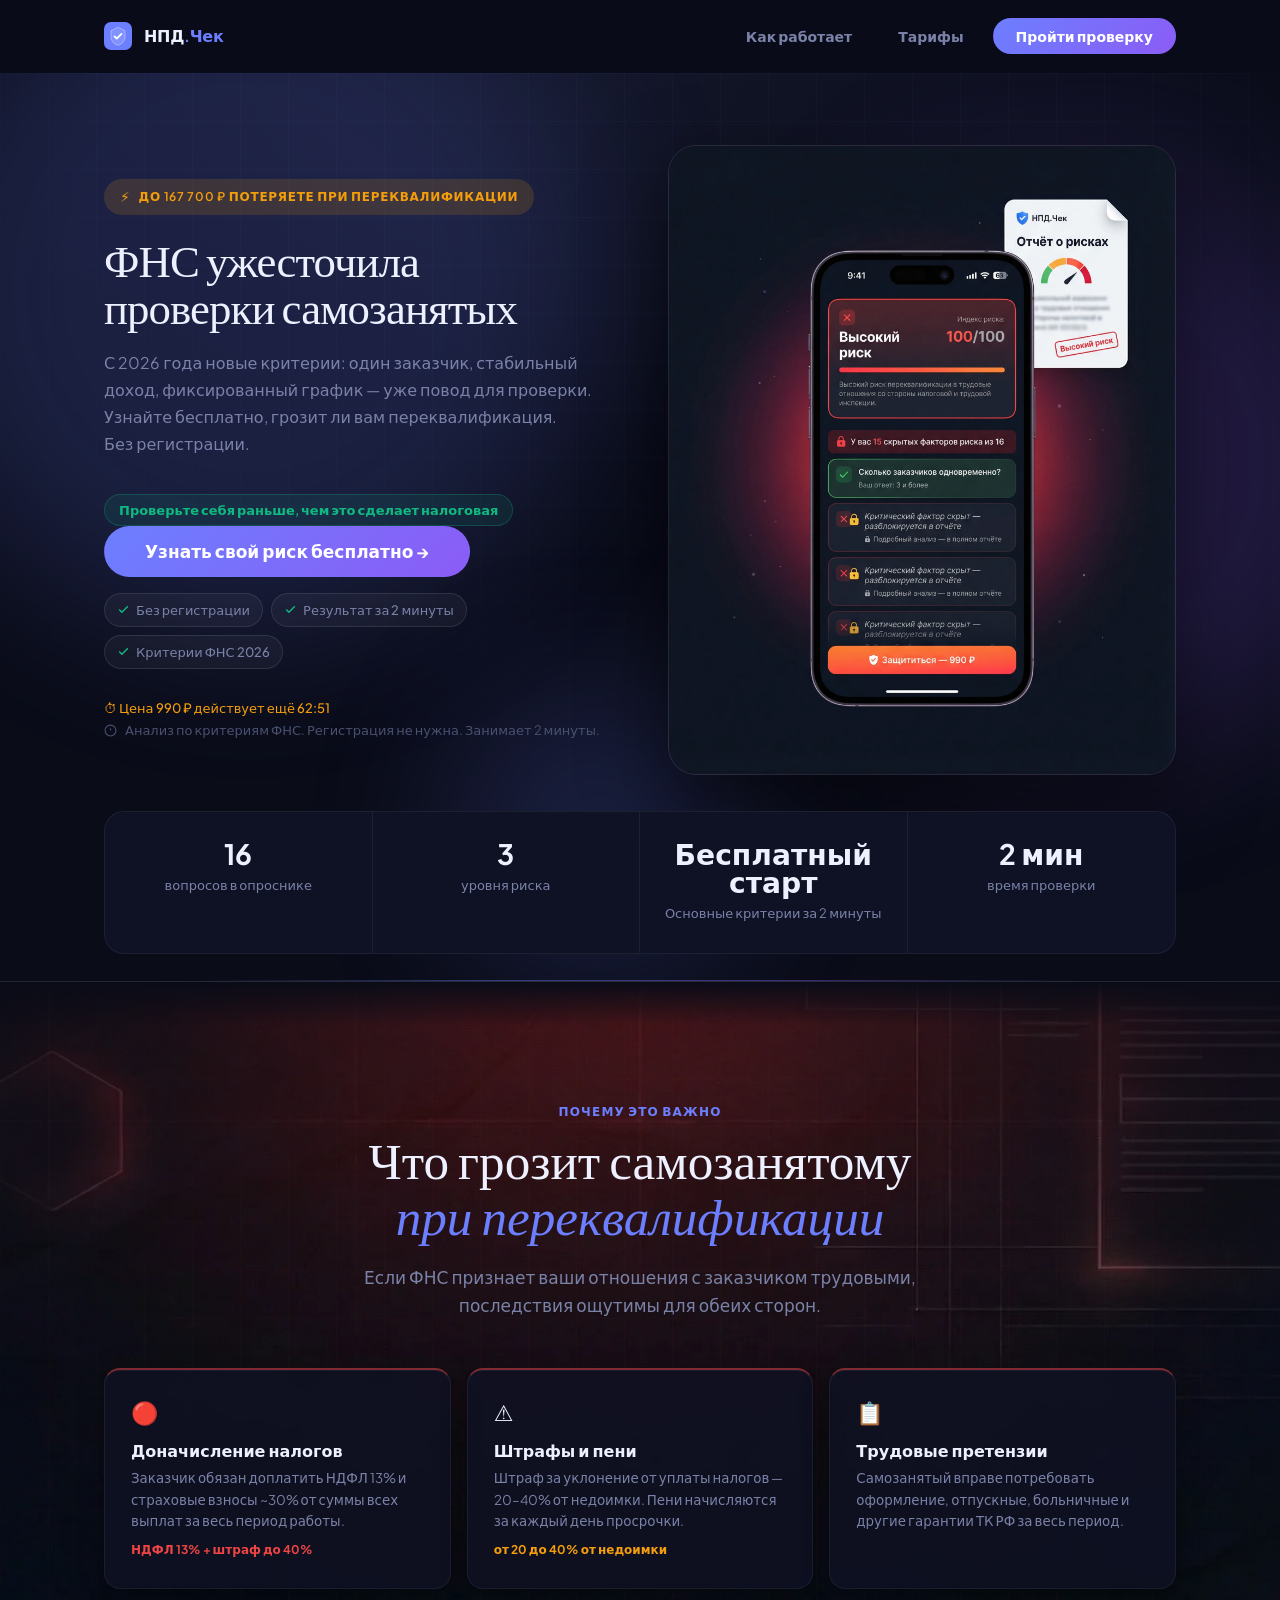
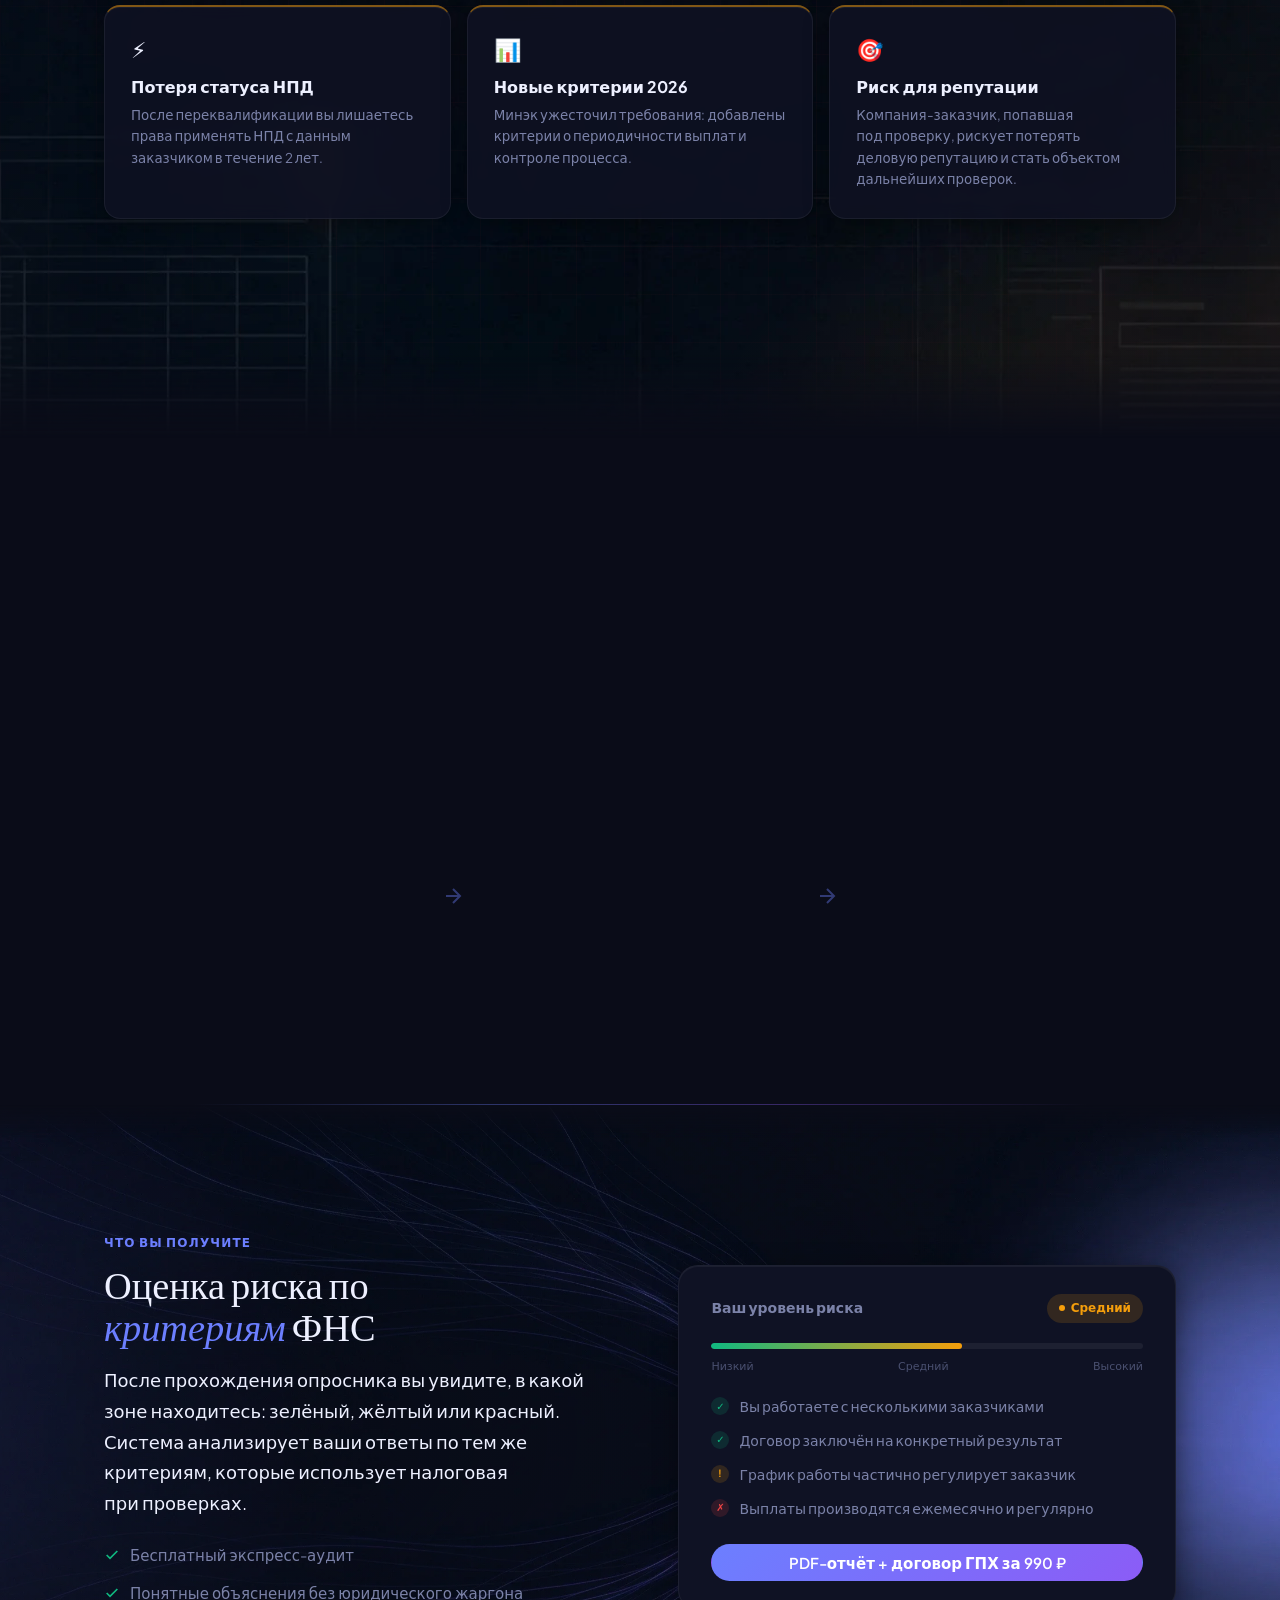
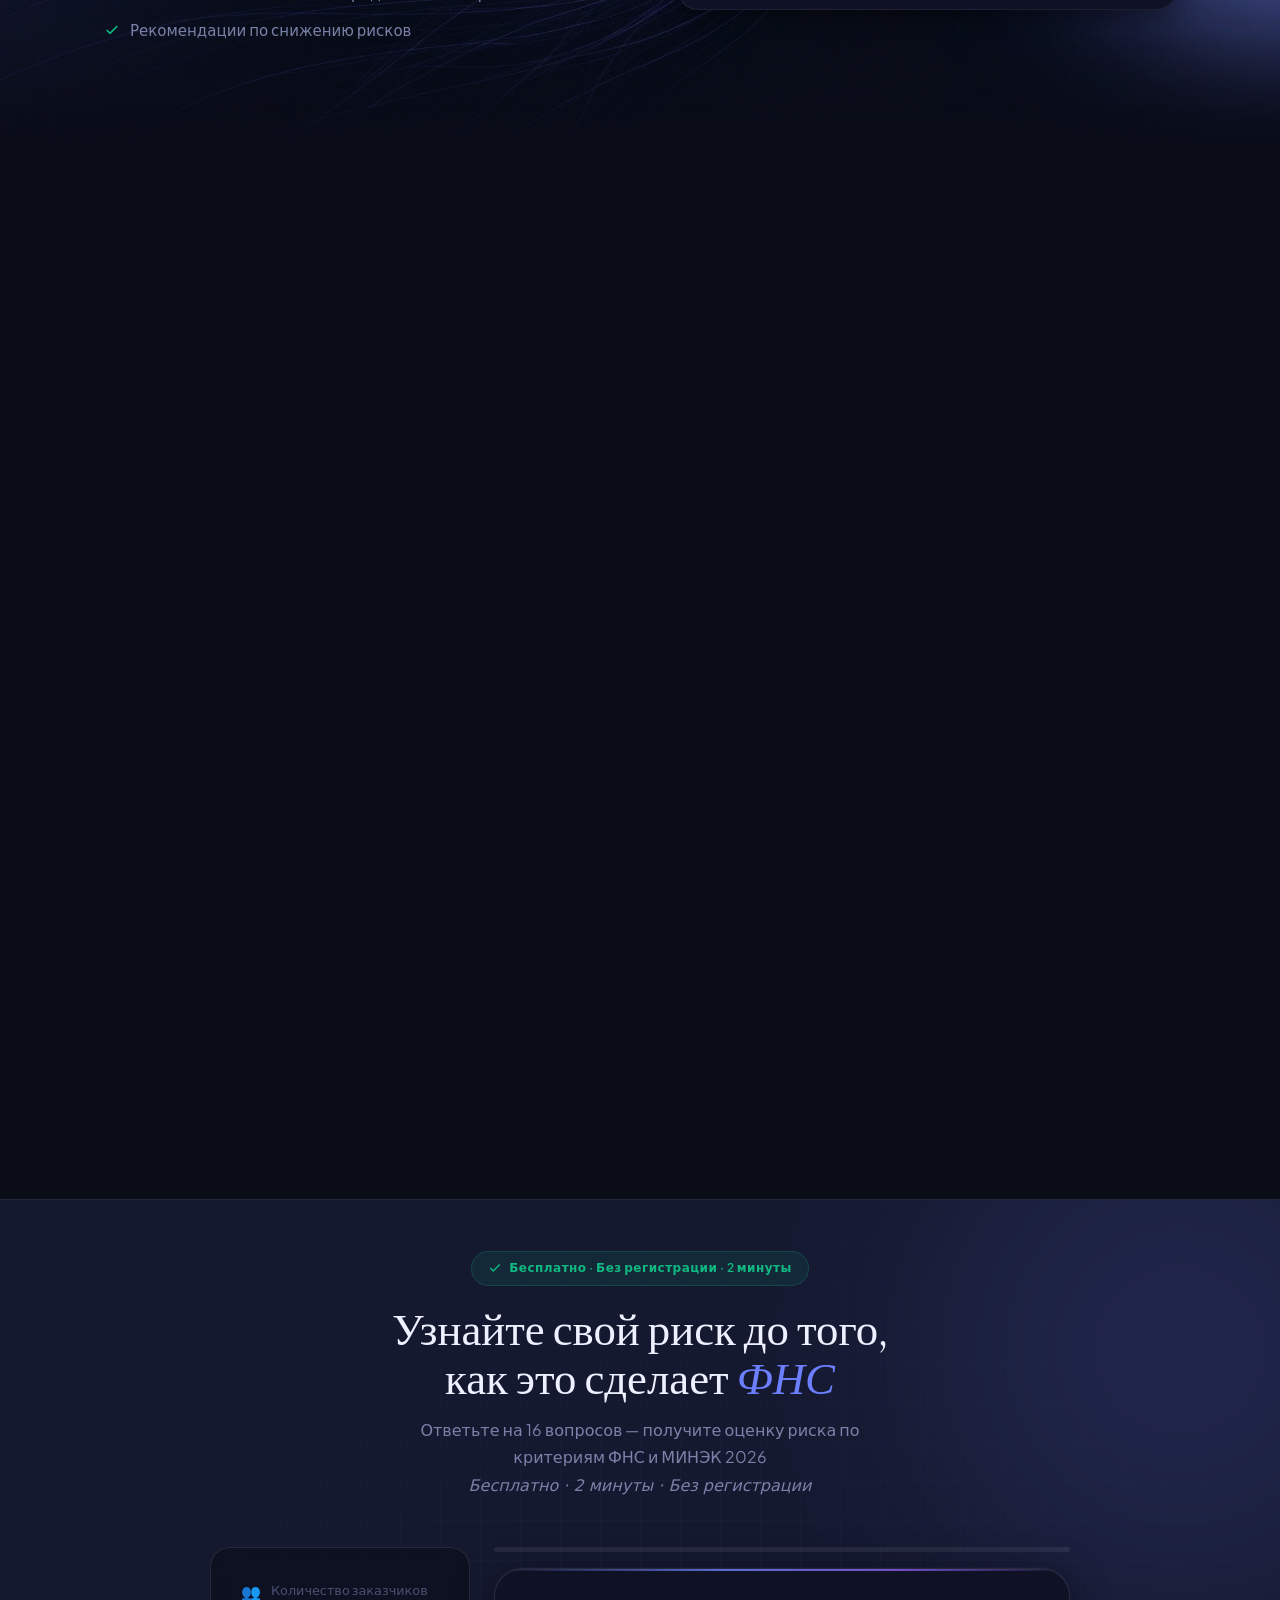
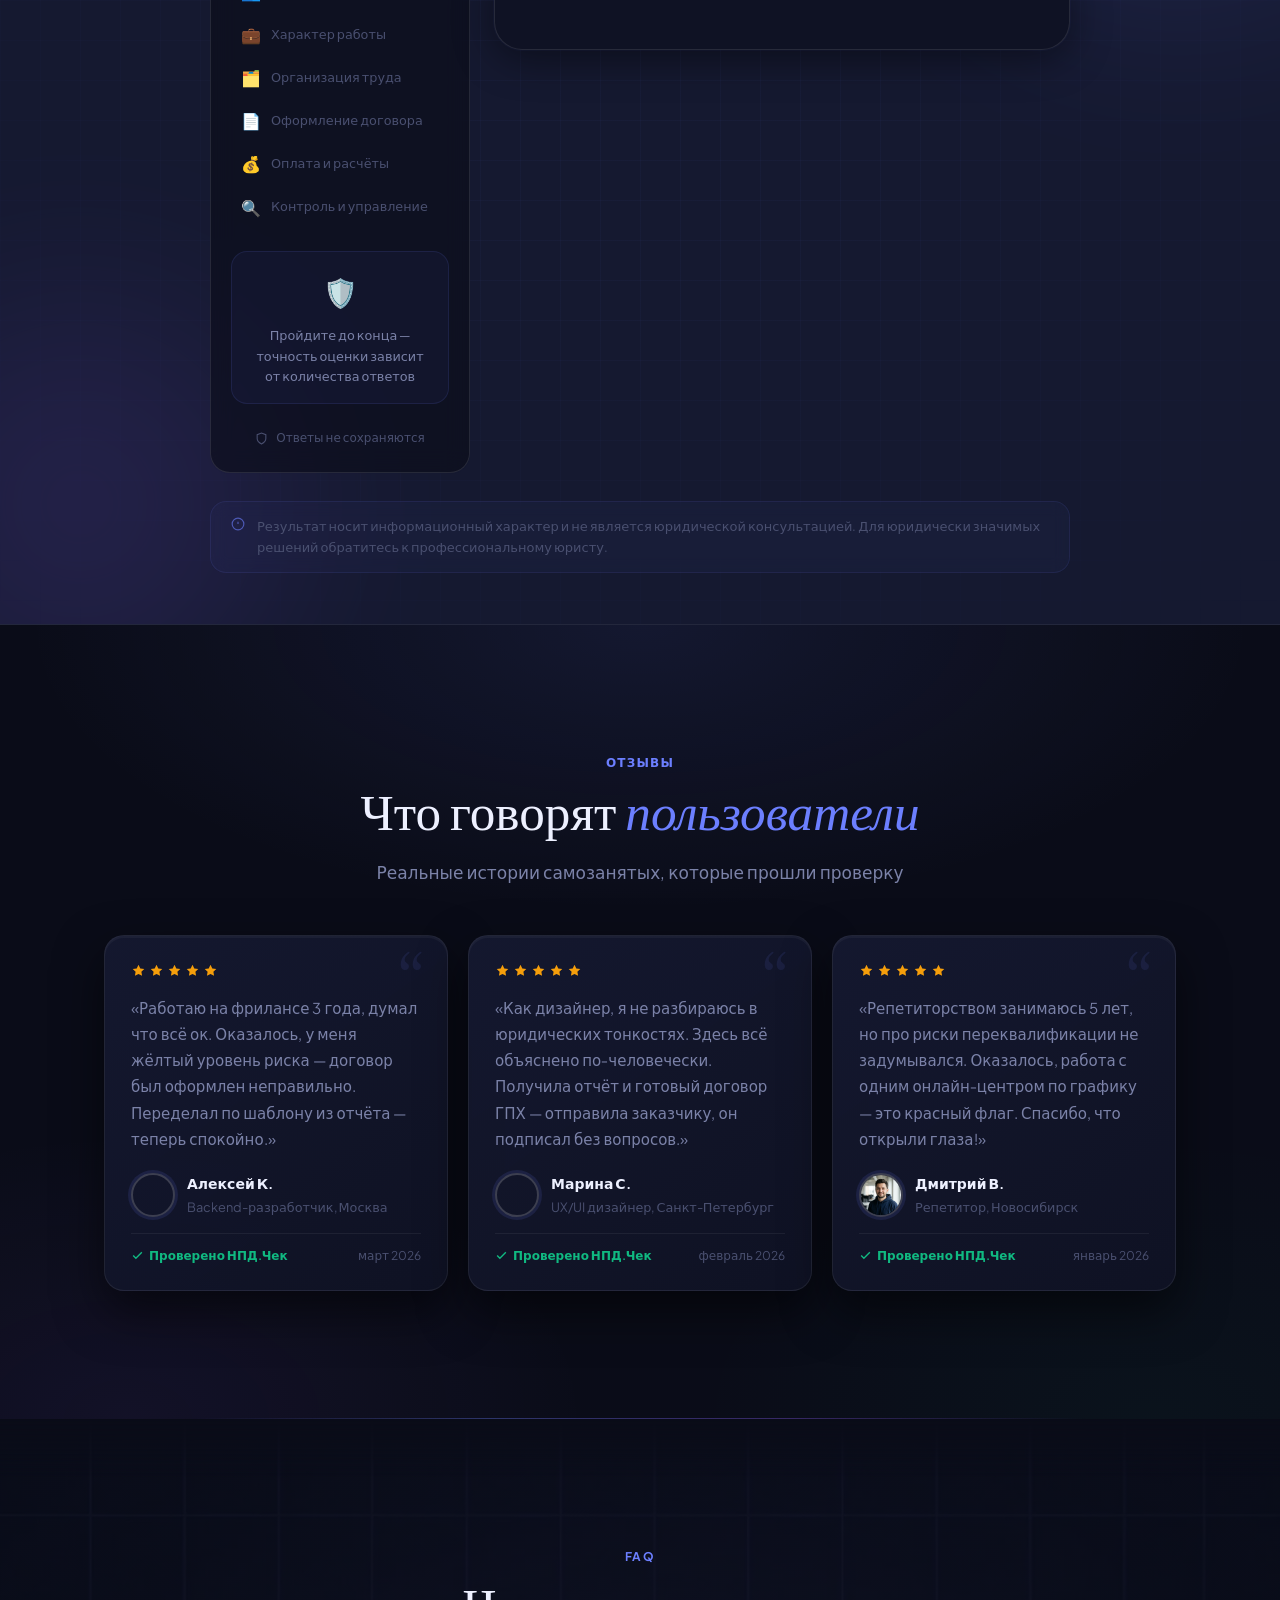
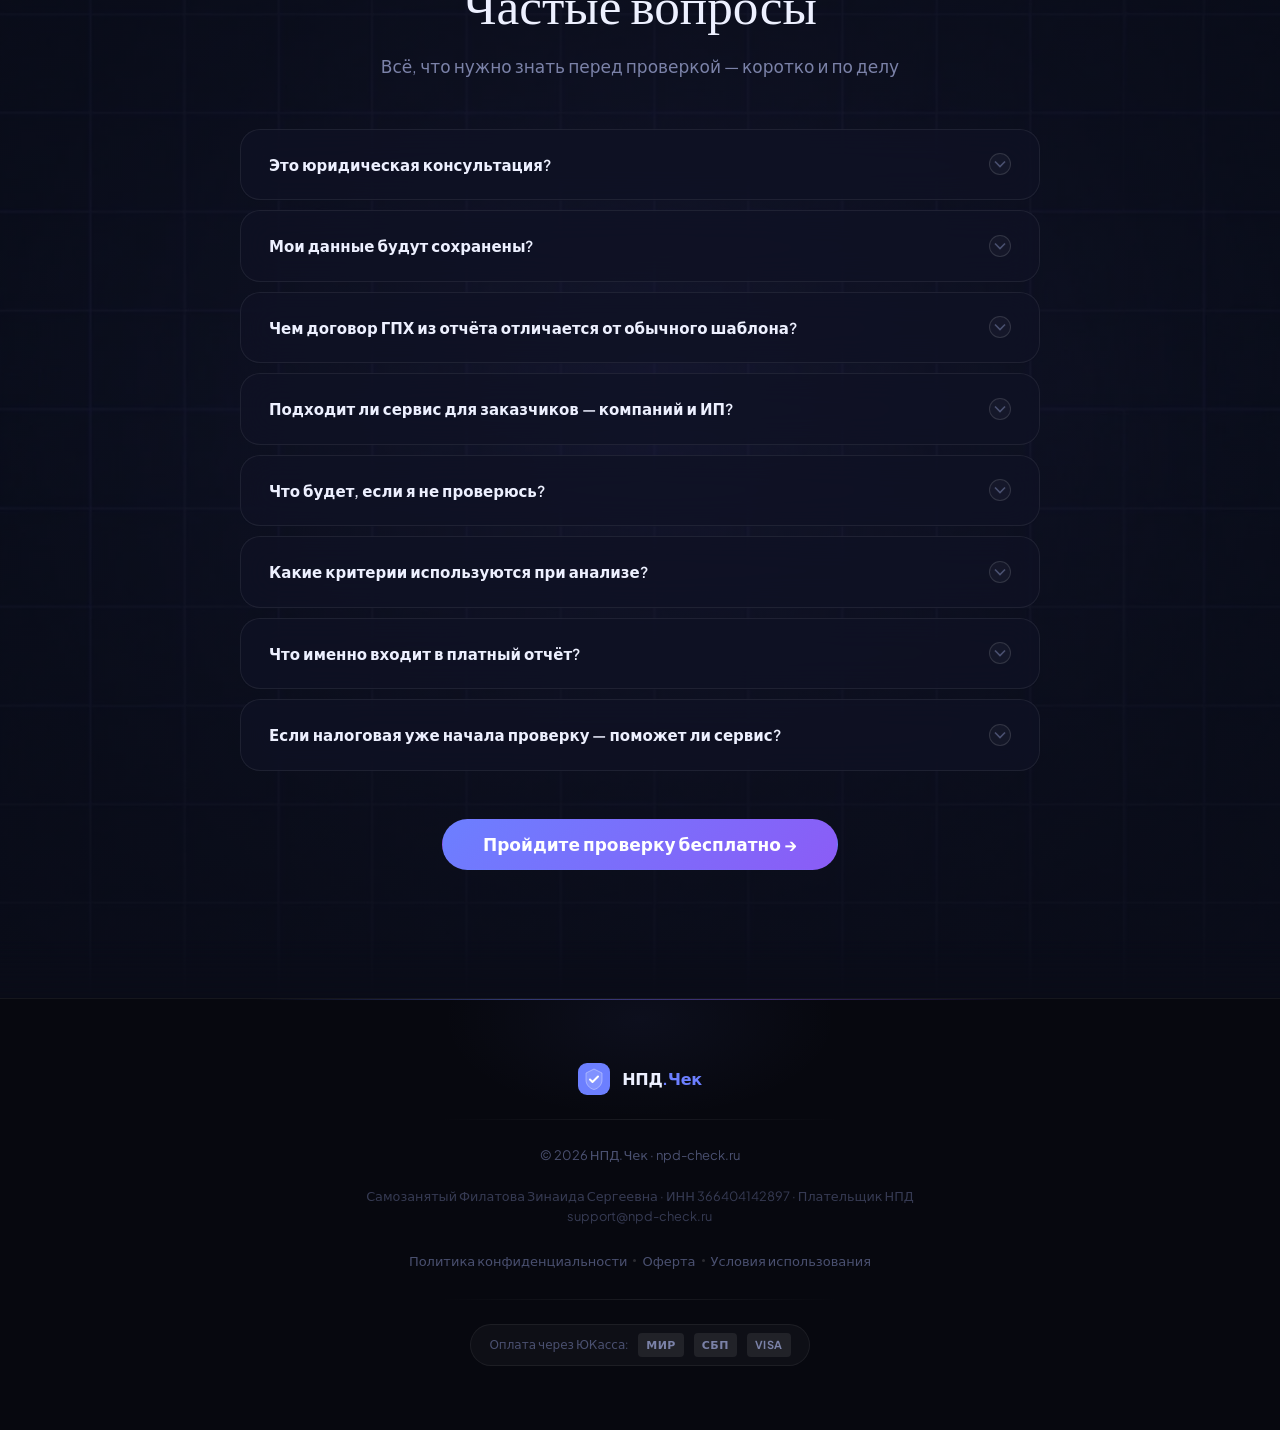
==== commit 7545e3ee: "update files and structure" ====
--- a/index.html
+++ b/index.html
@@ -17,7 +17,7 @@
 <link rel="preconnect" href="https://fonts.gstatic.com" crossorigin>
 <link rel="dns-prefetch" href="https://mc.yandex.ru">
 
-<link rel="preload" as="image" href="hero-mockup.webp" fetchpriority="high">
+<link rel="preload" as="image" href="images/hero-mockup.webp" fetchpriority="high">
 
 <link rel="preload" as="style"
       href="https://fonts.googleapis.com/css2?family=Plus+Jakarta+Sans:wght@400;500;600;700;800&family=Instrument+Serif:ital@0;1&display=swap"
@@ -27,8 +27,8 @@
 </noscript>
 
 <link rel="icon" type="image/svg+xml" href="favicon.svg">
-<link rel="preload" href="main.css" as="style" onload="this.onload=null;this.rel='stylesheet'">
-<link rel="stylesheet" href="quiz-result.css">
+<link rel="preload" href="css/main.css" as="style" onload="this.onload=null;this.rel='stylesheet'">
+<link rel="stylesheet" href="css/quiz-result.css">
 
 </head>
 <body>
@@ -116,8 +116,8 @@
 
       <div class="hero-image-wrap fade-up fade-up-delay-2">
         <picture>
-          <source srcset="hero-mockup.webp" type="image/webp">
-          <img src="hero-mockup.webp"
+          <source srcset="images/hero-mockup.webp" type="image/webp">
+          <img src="images/hero-mockup.webp"
                alt="Результат проверки НПД.Чек"
                fetchpriority="high"
                loading="eager"
@@ -195,7 +195,7 @@
 
       
       <div class="risks-media fade-up">
-        <img src="img-risks-new.webp" alt="Налоговая проверка самозанятого" loading="lazy" width="560" height="560">
+        <img src="images/img-risks-new.webp" alt="Налоговая проверка самозанятого" loading="lazy" width="560" height="560">
       </div>
     </div>
 
@@ -588,7 +588,7 @@
         <p class="testimonial-text">«Работаю на фрилансе 3 года, думал что всё ок. Оказалось, у меня жёлтый уровень риска — договор был оформлен неправильно. Переделал по шаблону из отчёта — теперь спокойно.»</p>
         <div class="testimonial-author">
           <div class="testimonial-avatar">
-            <img src="otziv1.webp" alt="Алексей К." width="44" height="44" loading="lazy" decoding="async">
+            <img src="images/otziv1.webp" alt="Алексей К." width="44" height="44" loading="lazy" decoding="async">
           </div>
           <div class="testimonial-info">
             <span class="testimonial-name">Алексей К.</span>
@@ -616,7 +616,7 @@
         <p class="testimonial-text">«Как дизайнер, я не разбираюсь в юридических тонкостях. Здесь всё объяснено по&#8209;человечески. Получила отчёт и готовый договор ГПХ — отправила заказчику, он подписал без вопросов.»</p>
         <div class="testimonial-author">
           <div class="testimonial-avatar">
-            <img src="otziv2.webp" alt="Марина С." width="44" height="44" loading="lazy" decoding="async">
+            <img src="images/otziv2.webp" alt="Марина С." width="44" height="44" loading="lazy" decoding="async">
           </div>
           <div class="testimonial-info">
             <span class="testimonial-name">Марина С.</span>
@@ -644,7 +644,7 @@
         <p class="testimonial-text">«Репетиторством занимаюсь 5 лет, но про риски переквалификации не задумывался. Оказалось, работа с одним онлайн&#8209;центром по графику — это красный флаг. Спасибо, что открыли глаза!»</p>
         <div class="testimonial-author">
           <div class="testimonial-avatar">
-            <img src="otziv3.webp" alt="Дмитрий В." width="44" height="44" loading="lazy" decoding="async">
+            <img src="images/otziv3.webp" alt="Дмитрий В." width="44" height="44" loading="lazy" decoding="async">
           </div>
           <div class="testimonial-info">
             <span class="testimonial-name">Дмитрий В.</span>
--- a/css/main.css
+++ b/css/main.css
@@ -0,0 +1,1960 @@
+#cookie-banner,
+.cookie-banner,
+[id*="cookie"],
+[class*="cookie"] {
+  display: none !important; visibility: hidden;
+}
+
+@font-face {
+  font-family: 'Plus Jakarta Sans';
+  font-display: swap; 
+}
+
+:root {
+  --bg:            #0A0C18;
+  --bg-card:       #0F1224;
+  --bg-elevated:   #151930;
+  --bg-input:      #1A1F38;
+  --surface:       rgba(255,255,255,0.03);
+  --border:        rgba(255,255,255,0.06);
+  --border-mid:    rgba(255,255,255,0.10);
+  --border-active: rgba(108,127,255,0.45);
+
+  --accent:        #6C7FFF;
+  --accent-2:      #8B5CF6;
+  --accent-glow:   rgba(108,127,255,0.20);
+  --accent-subtle: rgba(108,127,255,0.08);
+  --amber:         #F59E0B;
+  --amber-glow:    rgba(245,158,11,0.15);
+  --green:         #10B981;
+  --red:           #EF4444;
+
+  --text:          #EDF0FF;
+  --text-muted:    #7B82A8;
+  --text-faint:    #4A5070;
+
+  --radius-sm:   8px;
+  --radius-md:  12px;
+  --radius-lg:  16px;
+  --radius-xl:  20px;
+  --radius-2xl: 28px;
+  --radius-full: 9999px;
+
+  --ease: cubic-bezier(0.16, 1, 0.3, 1);
+  --transition: 200ms var(--ease);
+  --shadow-card: 0 1px 0 rgba(255,255,255,0.05) inset, 0 4px 24px rgba(0,0,0,0.4);
+  --shadow-glow: 0 0 40px rgba(108,127,255,0.15);
+
+  --font-display: 'Instrument Serif', Georgia, serif;
+  --font-body:    'Plus Jakarta Sans', system-ui, sans-serif;
+}
+
+*, *::before, *::after { box-sizing: border-box; margin: 0; padding: 0; }
+html {
+  -webkit-font-smoothing: antialiased;
+  -moz-osx-font-smoothing: grayscale;
+  text-rendering: optimizeLegibility;
+  scroll-behavior: smooth;
+  scroll-padding-top: 80px;
+  overflow-x: hidden;
+}
+body {
+  min-height: 100dvh;
+  font-family: var(--font-body);
+  font-size: clamp(1rem, 0.95rem + 0.25vw, 1.125rem);
+  line-height: 1.7;
+  color: var(--text);
+  background: var(--bg);
+  overflow-x: hidden;
+}
+img, svg { display: block; max-width: 100%; height: auto; }
+ul[role="list"], ol[role="list"] { list-style: none; }
+input, button, textarea, select { font: inherit; color: inherit; }
+h1, h2, h3, h4, h5, h6 { text-wrap: balance; line-height: 1.1; }
+p, li { text-wrap: pretty; }
+button { cursor: pointer; background: none; border: none; }
+a { color: inherit; text-decoration: none; }
+
+::selection { background: rgba(108,127,255,0.25); color: var(--text); }
+:focus-visible { outline: 2px solid var(--accent); outline-offset: 3px; border-radius: var(--radius-sm); }
+
+a, button, [role="button"] {
+  transition: color var(--transition), background var(--transition),
+              border-color var(--transition), box-shadow var(--transition),
+              opacity var(--transition), transform var(--transition);
+}
+@media (prefers-reduced-motion: reduce) {
+  *, *::before, *::after {
+    animation-duration: 0.01ms !important;
+    animation-iteration-count: 1 !important;
+    transition-duration: 0.01ms !important;
+  }
+}
+.sr-only {
+  position: absolute; width: 1px; height: 1px; padding: 0; margin: -1px;
+  overflow: hidden; clip: rect(0,0,0,0); white-space: nowrap; border-width: 0;
+}
+
+.container {
+  width: 100%;
+  max-width: 1200px;
+  margin: 0 auto;
+  padding: 0 clamp(20px, 5vw, 80px);
+}
+.container--narrow { max-width: 720px; }
+
+.site-header {
+  position: sticky;
+  top: 0;
+  z-index: 100;
+  background: rgba(10,12,24,0.8);
+  backdrop-filter: blur(20px) saturate(180%);
+  -webkit-backdrop-filter: blur(20px) saturate(180%);
+  transition: border-color var(--transition);
+  border-bottom: 1px solid transparent;
+}
+.site-header--scrolled { border-bottom-color: var(--border); }
+.header-inner {
+  display: flex;
+  align-items: center;
+  justify-content: space-between;
+  height: 72px;
+  gap: 24px;
+  max-width: 1200px;
+  margin: 0 auto;
+  padding: 0 clamp(20px, 5vw, 80px);
+}
+.logo {
+  display: flex;
+  align-items: center;
+  gap: 12px;
+  text-decoration: none;
+  color: var(--text);
+  flex-shrink: 0;
+}
+.logo:hover { opacity: 0.8; }
+.logo-text {
+  font-family: var(--font-body);
+  font-size: 1rem;
+  font-weight: 700;
+  letter-spacing: -0.02em;
+  color: var(--text);
+}
+.logo-text span { color: var(--accent); }
+.header-actions { display: flex; align-items: center; gap: 12px; }
+
+.btn {
+  display: inline-flex;
+  align-items: center;
+  justify-content: center;
+  gap: 8px;
+  font-size: 0.9375rem;
+  font-weight: 600;
+  line-height: 1;
+  text-decoration: none;
+  border: 1.5px solid transparent;
+  border-radius: var(--radius-full);
+  padding: 10px 24px;
+  cursor: pointer;
+  white-space: nowrap;
+  position: relative;
+  overflow: hidden;
+}
+.btn::after {
+  content: '';
+  position: absolute;
+  inset: 0;
+  background: radial-gradient(circle at var(--ripple-x, 50%) var(--ripple-y, 50%), rgba(255,255,255,0.2) 0%, transparent 60%);
+  opacity: 0;
+  transition: opacity 0.4s ease;
+  pointer-events: none;
+}
+.btn:active::after { opacity: 1; transition: opacity 0s; }
+.btn-primary {
+  background: linear-gradient(135deg, #6C7FFF, #8B5CF6);
+  color: #fff;
+  border-color: transparent;
+}
+.btn-primary:hover {
+  transform: translateY(-2px);
+  box-shadow: 0 8px 32px rgba(108,127,255,0.35), var(--shadow-glow);
+}
+.btn-primary:active { transform: translateY(0); box-shadow: none; }
+.btn-outline {
+  background: transparent;
+  color: var(--accent);
+  border-color: rgba(108,127,255,0.3);
+}
+.btn-outline:hover { background: var(--accent-subtle); border-color: var(--accent); }
+.btn-ghost { background: transparent; color: var(--text-muted); border-color: transparent; }
+.btn-ghost:hover { color: var(--text); background: rgba(255,255,255,0.04); }
+.btn-xl { font-size: 1.0625rem; font-weight: 700; padding: 16px 40px; border-radius: var(--radius-full); }
+
+.fade-up {
+  opacity: 0;
+  transform: translateY(20px);
+  transition: opacity 0.6s var(--ease), transform 0.6s var(--ease);
+}
+.fade-up.visible { opacity: 1; transform: translateY(0); }
+.fade-up-delay-1 { transition-delay: 0.1s; }
+.fade-up-delay-2 { transition-delay: 0.2s; }
+.fade-up-delay-3 { transition-delay: 0.3s; }
+.scale-in {
+  opacity: 0;
+  transform: scale(0.96);
+  transition: opacity 0.5s var(--ease), transform 0.5s var(--ease);
+}
+.scale-in.visible { opacity: 1; transform: scale(1); }
+
+.glass-card {
+  background: var(--bg-card);
+  border-radius: var(--radius-xl);
+  border: 1px solid var(--border);
+  box-shadow: var(--shadow-card);
+}
+
+.section { padding: clamp(69px, 7vw, 128px) 0; }
+.section-label {
+  font-size: 0.75rem;
+  font-weight: 700;
+  letter-spacing: 0.1em;
+  text-transform: uppercase;
+  color: var(--accent);
+  margin-bottom: 12px;
+  display: block;
+}
+.section-title {
+  font-family: var(--font-display);
+  font-size: clamp(2rem, 4vw, 3.5rem);
+  font-weight: 400;
+  line-height: 1.1;
+  color: var(--text);
+  margin-bottom: 16px;
+}
+.section-title em { color: var(--accent); font-style: italic; }
+.section-subtitle {
+  font-size: 1.0625rem;
+  color: var(--text-muted);
+  line-height: 1.7;
+  max-width: 560px;
+  margin-bottom: 0;
+}
+
+.hero {
+  position: relative;
+  overflow: hidden;
+  
+  padding: clamp(64px, 8vh, 96px) 0 clamp(24px, 3vh, 40px);
+  
+  background: radial-gradient(ellipse 80% 60% at 50% 0%, #131628 0%, var(--bg) 70%);
+  border-bottom: 1px solid var(--border-mid);
+}
+
+.hero-blob {
+  position: absolute;
+  border-radius: 50%;
+  filter: blur(80px);
+  opacity: 0.18;
+  pointer-events: none;
+  will-change: transform;
+}
+.hero-blob--1 {
+  width: 700px; height: 700px;
+  background: var(--accent);
+  top: -15%; left: -8%;
+  animation: blob-drift-1 20s ease-in-out infinite alternate;
+}
+.hero-blob--2 {
+  width: 600px; height: 600px;
+  background: var(--accent-2);
+  top: 10%; right: -8%;
+  animation: blob-drift-2 22s ease-in-out infinite alternate;
+}
+.hero-blob--3 {
+  width: 300px; height: 300px;
+  background: #6C7FFF;
+  bottom: 0; left: 35%;
+  animation: blob-drift-3 18s ease-in-out infinite alternate;
+}
+.hero::before {
+  content: '';
+  position: absolute;
+  inset: 0;
+  background-image:
+    linear-gradient(rgba(108,127,255,0.04) 1px, transparent 1px),
+    linear-gradient(90deg, rgba(108,127,255,0.04) 1px, transparent 1px);
+  background-size: 48px 48px;
+  pointer-events: none;
+  z-index: 0;
+  mask-image: radial-gradient(ellipse 80% 80% at 50% 0%, black 40%, transparent 100%);
+  -webkit-mask-image: radial-gradient(ellipse 80% 80% at 50% 0%, black 40%, transparent 100%);
+}
+@keyframes blob-drift-1 {
+  0% { transform: translate(0,0); }
+  50% { transform: translate(40px,30px); }
+  100% { transform: translate(-20px,50px); }
+}
+@keyframes blob-drift-2 {
+  0% { transform: translate(0,0); }
+  50% { transform: translate(-50px,20px); }
+  100% { transform: translate(30px,-30px); }
+}
+@keyframes blob-drift-3 {
+  0% { transform: translate(0,0); }
+  50% { transform: translate(30px,-40px); }
+  100% { transform: translate(-40px,20px); }
+}
+
+.hero-layout {
+  position: relative;
+  z-index: 1;
+  display: grid;
+  grid-template-columns: 1fr 1fr;
+  gap: clamp(32px, 5vw, 56px);
+  align-items: center;
+}
+
+.hero-content {}
+
+.hero-badge {
+  display: inline-flex;
+  align-items: center;
+  gap: 8px;
+  background: var(--amber-glow);
+  color: var(--amber);
+  border-radius: var(--radius-full);
+  padding: 6px 16px;
+  font-size: 0.75rem;
+  font-weight: 600;
+  letter-spacing: 0.06em;
+  text-transform: uppercase;
+  margin-bottom: 24px;
+}
+.hero-badge-icon { font-size: 14px; flex-shrink: 0; }
+
+.hero-title {
+    font-family: var(--font-display);
+    font-size: clamp(2rem, 3.5vw, 3rem);
+    font-weight: 400;
+    line-height: 1.05;
+    letter-spacing: -0.02em;
+    color: var(--text);
+    margin-bottom: 16px;
+}
+
+.hero-subtitle {
+  font-size: clamp(1rem, 1.2vw, 1.125rem);
+  color: var(--text-muted);
+  line-height: 1.7;
+  margin-bottom: 28px;
+  font-weight: 400;
+}
+
+.hero-trust-pills {
+  display: flex;
+  flex-wrap: wrap;
+  gap: 8px;
+  margin-bottom: 28px;
+}
+.hero-trust-pill {
+  display: inline-flex;
+  align-items: center;
+  gap: 6px;
+  font-size: 0.8125rem;
+  font-weight: 500;
+  color: var(--text-muted);
+  background: rgba(255,255,255,0.04);
+  border: 1px solid var(--border-mid);
+  border-radius: var(--radius-full);
+  padding: 5px 12px;
+}
+.hero-trust-pill svg { flex-shrink: 0; }
+
+.hero-cta-group {
+  display: flex;
+  align-items: center;
+  gap: 12px;
+  flex-wrap: wrap;
+  margin-bottom: 16px;
+}
+
+.hero-note {
+  font-size: 0.8125rem;
+  color: var(--text-faint);
+  display: flex;
+  align-items: center;
+  gap: 8px;
+}
+
+.hero-image-wrap { position: relative; }
+.hero-image-wrap img {
+  width: 100%;
+  border-radius: var(--radius-2xl);
+  border: 1px solid var(--border-mid);
+  box-shadow: 0 30px 80px rgba(0,0,0,0.5);
+}
+
+.hero-stats {
+  position: relative;
+  z-index: 1;
+  display: grid;
+  grid-template-columns: repeat(4, 1fr);
+  gap: 0;
+  margin-top: clamp(20px, 3vw, 36px);
+  border: 1px solid var(--border);
+  border-radius: var(--radius-xl);
+  background: var(--bg-card);
+  overflow: hidden;
+}
+.hero-stat {
+  text-align: center;
+  padding: clamp(16px, 2.5vw, 28px) clamp(16px, 2vw, 24px);
+  border-right: 1px solid var(--border);
+}
+.hero-stat:last-child { border-right: none; }
+.hero-stat-value {
+  font-family: var(--font-body);
+  font-size: clamp(1.5rem, 2.2vw, 2rem);
+  font-weight: 700;
+  color: var(--text);
+  display: block;
+  line-height: 1;
+  margin-bottom: 6px;
+}
+.hero-stat-label {
+  font-size: 0.8125rem;
+  color: var(--text-muted);
+  display: block;
+}
+
+.section-how {
+  padding-bottom: clamp(41px, 4vw, 65px);
+  position: relative;
+}
+
+.section-how::after {
+  content: '';
+  position: absolute;
+  bottom: 0;
+  left: 50%;
+  transform: translateX(-50%);
+  width: 70%;
+  height: 1px;
+  background: linear-gradient(90deg, transparent, rgba(108,127,255,0.35), rgba(139,92,246,0.35), transparent);
+  pointer-events: none;
+}
+
+.steps-grid-horizontal {
+  display: grid;
+  grid-template-columns: 1fr 48px 1fr 48px 1fr;
+  align-items: stretch; 
+  gap: 0;
+  margin-top: 48px;
+}
+
+.step-icon-wrap {
+  margin-bottom: 16px;
+}
+.step-icon-wrap svg {
+  display: block;
+}
+
+.step-card-h {
+  padding: 28px 32px;
+  background: var(--bg-elevated);
+  border-radius: var(--radius-xl);
+  border: 1px solid var(--border);
+  box-shadow: var(--shadow-card);
+  transition: transform var(--transition), box-shadow var(--transition);
+  height: 100%;
+  display: flex;
+  flex-direction: column;
+  height: 100%;
+}
+.step-card-h:hover {
+  transform: translateY(-3px);
+  box-shadow: var(--shadow-card), var(--shadow-glow);
+}
+
+.step-number-h {
+  font-family: var(--font-display);
+  font-size: 2.5rem;
+  font-weight: 400;
+  line-height: 1;
+  margin-bottom: 12px;
+  background: linear-gradient(135deg, var(--accent), var(--accent-2));
+  -webkit-background-clip: text;
+  -webkit-text-fill-color: transparent;
+  background-clip: text;
+  opacity: 1; 
+}
+
+.step-title-h {
+  font-size: 1.0625rem;
+  font-weight: 700;
+  color: var(--text);
+  margin-bottom: 8px;
+  line-height: 1.3;
+}
+.step-desc-h {
+  font-size: 0.875rem;
+  color: var(--text-muted);
+  line-height: 1.65;
+}
+.step-traffic-lights { display: inline-flex; gap: 6px; margin-top: 10px; }
+.step-traffic-dot { width: 12px; height: 12px; border-radius: 50%; }
+
+.step-arrow-wrap {
+  display: flex;
+  align-items: center; 
+  justify-content: center;
+}
+
+.step-arrow-wrap svg { color: var(--accent); opacity: 0.4; }
+
+@media (max-width: 768px) {
+  .steps-grid-horizontal {
+    grid-template-columns: 1fr;
+    gap: 0;
+  }
+  .step-arrow-wrap { padding: 4px 0; transform: rotate(90deg); }
+}
+
+.risk-preview {
+  padding: clamp(72px, 10vw, 128px) 0;
+  background: var(--bg);
+  background-image: url('../images/risk-preview-bg.webp');
+  background-size: cover;
+  background-position: center;
+  position: relative;
+  -webkit-mask-image: linear-gradient(to bottom, transparent 0%, black 5%, black 90%, transparent 100%);
+  mask-image: linear-gradient(to bottom, transparent 0%, black 5%, black 90%, transparent 100%);
+}
+.risk-preview::before {
+  content: '';
+  position: absolute;
+  inset: 0;
+  background: 
+    radial-gradient(ellipse 60% 80% at 20% 50%, rgba(10,12,24,0.5) 0%, transparent 100%),
+    radial-gradient(ellipse 50% 80% at 80% 50%, rgba(10,12,24,0.3) 0%, transparent 100%);
+  pointer-events: none;
+  z-index: 0;
+}
+.risk-preview .container {
+  position: relative;
+  z-index: 1;
+}
+.risk-preview-inner {
+  display: grid;
+  grid-template-columns: 1fr 1fr;
+  gap: clamp(40px, 6vw, 80px);
+  align-items: center;
+}
+.risk-preview-text .section-title { font-size: clamp(1.75rem, 3vw, 3rem); }
+.bullet-list { list-style: none; display: flex; flex-direction: column; gap: 12px; margin-top: 24px; }
+.bullet-list li {
+  display: flex;
+  align-items: center;
+  gap: 10px;
+  font-size: 0.9375rem;
+  color: var(--text-muted);
+}
+.risk-demo-wrap { display: flex; flex-direction: column; gap: 16px; }
+.risk-meter-card { padding: 28px 32px; }
+.risk-meter-header {
+  display: flex;
+  align-items: center;
+  justify-content: space-between;
+  margin-bottom: 20px;
+}
+.risk-meter-title { font-size: 0.875rem; font-weight: 600; color: var(--text-muted); }
+.risk-badge {
+  display: inline-flex;
+  align-items: center;
+  gap: 6px;
+  padding: 4px 12px;
+  border-radius: var(--radius-full);
+  font-size: 0.75rem;
+  font-weight: 700;
+}
+.risk-badge--yellow { background: rgba(245,158,11,0.15); color: var(--amber); }
+.risk-badge-dot { width: 6px; height: 6px; border-radius: 50%; background: currentColor; }
+.risk-gauge {
+  height: 6px;
+  background: rgba(255,255,255,0.06);
+  border-radius: var(--radius-full);
+  margin-bottom: 8px;
+  overflow: hidden;
+}
+.risk-gauge-fill {
+  width: 58%;
+  height: 100%;
+  background: linear-gradient(90deg, var(--green), var(--amber));
+  border-radius: var(--radius-full);
+}
+.risk-gauge-labels {
+  display: flex;
+  justify-content: space-between;
+  font-size: 0.6875rem;
+  color: var(--text-faint);
+  margin-bottom: 20px;
+}
+.risk-criteria-list { display: flex; flex-direction: column; gap: 10px; margin-bottom: 24px; }
+.risk-criteria-item {
+  display: flex;
+  align-items: flex-start;
+  gap: 10px;
+  font-size: 0.875rem;
+  color: var(--text-muted);
+}
+.risk-criteria-icon {
+  width: 18px;
+  height: 18px;
+  border-radius: 50%;
+  display: inline-flex;
+  align-items: center;
+  justify-content: center;
+  font-size: 10px;
+  font-weight: 700;
+  flex-shrink: 0;
+  margin-top: 2px;
+}
+.risk-criteria-icon--ok { background: rgba(16,185,129,0.15); color: var(--green); }
+.risk-criteria-icon--warn { background: rgba(245,158,11,0.15); color: var(--amber); }
+.risk-criteria-icon--bad { background: rgba(239,68,68,0.15); color: var(--red); }
+.demo-cta .btn { width: 100%; justify-content: center; }
+.risk-result-img { border-radius: var(--radius-xl); border: 1px solid var(--border-mid); }
+
+.testimonials-section {
+  padding: clamp(72px, 10vw, 128px) 0;
+  position: relative;
+  overflow: hidden;
+  background: var(--bg);
+}
+
+.testimonials-section::before {
+  content: '';
+  position: absolute;
+  inset: 0;
+  background:
+    radial-gradient(ellipse 80% 60% at 50% 0%,   rgba(108,127,255,0.10) 0%, transparent 60%),
+    radial-gradient(ellipse 60% 60% at 10% 100%,  rgba(139,92,246,0.07)  0%, transparent 60%),
+    radial-gradient(ellipse 60% 60% at 90% 100%,  rgba(16,185,129,0.04)  0%, transparent 60%);
+  pointer-events: none;
+  z-index: 0;
+}
+.testimonials-section .container { position: relative; z-index: 1; }
+
+.testimonials-grid {
+  display: grid;
+  grid-template-columns: repeat(3, minmax(0, 1fr));
+  gap: 20px;
+  margin-top: 48px;
+}
+
+.testimonial-card {
+  padding: 28px 26px 24px;
+  border-radius: var(--radius-xl);
+  border: 1px solid rgba(255,255,255,0.07);
+  background: linear-gradient(145deg, rgba(21,25,48,0.95) 0%, rgba(15,18,36,0.98) 100%);
+  box-shadow: 0 2px 0 rgba(255,255,255,0.04) inset, 0 20px 48px rgba(0,0,0,0.55);
+  position: relative;
+  overflow: hidden;
+  display: flex;
+  flex-direction: column;
+  gap: 0;
+  transition: border-color 220ms cubic-bezier(0.16,1,0.3,1),
+              box-shadow   220ms cubic-bezier(0.16,1,0.3,1),
+              transform    220ms cubic-bezier(0.16,1,0.3,1);
+}
+
+.testimonial-card::before {
+  content: '\201C';
+  position: absolute;
+  top: 12px;
+  right: 20px;
+  font-family: var(--font-display);
+  font-size: 5rem;
+  line-height: 1;
+  color: rgba(108,127,255,0.10);
+  pointer-events: none;
+  user-select: none;
+}
+
+.testimonial-card::after {
+  content: '';
+  position: absolute;
+  top: 0; left: 0; right: 0;
+  height: 2px;
+  background: linear-gradient(90deg, transparent, var(--accent), var(--accent-2), transparent);
+  opacity: 0;
+  transition: opacity 220ms;
+}
+.testimonial-card:hover {
+  border-color: rgba(108,127,255,0.30);
+  box-shadow: 0 2px 0 rgba(255,255,255,0.05) inset,
+              0 24px 56px rgba(0,0,0,0.65),
+              0 0 40px rgba(108,127,255,0.12);
+  transform: translateY(-4px);
+}
+.testimonial-card:hover::after { opacity: 1; }
+
+.testimonial-stars {
+  display: flex;
+  align-items: center;
+  gap: 3px;
+  margin-bottom: 16px;
+}
+.star-svg {
+  width: 15px; height: 15px;
+  fill: var(--amber);
+  flex-shrink: 0;
+}
+
+.testimonial-text {
+  font-size: 0.9375rem;
+  color: var(--text-muted);
+  line-height: 1.75;
+  margin-bottom: 20px;
+  flex: 1;
+}
+
+.testimonial-author {
+  display: flex;
+  align-items: center;
+  gap: 12px;
+  margin-bottom: 14px;
+}
+.testimonial-avatar {
+  flex-shrink: 0;
+  width: 44px; height: 44px;
+  border-radius: 50%;
+  aspect-ratio: 1;
+  overflow: hidden;
+  border: 2px solid rgba(255,255,255,0.18);
+  box-shadow: 0 0 0 3px rgba(108,127,255,0.12);
+}
+.testimonial-avatar img {
+  width: 100%; height: 100%;
+  object-fit: cover;
+  object-position: center top;
+  display: block;
+}
+.testimonial-name  { font-weight: 700; font-size: 0.875rem; color: var(--text); display: block; }
+.testimonial-role  { font-size: 0.8rem; color: var(--text-faint); display: block; margin-top: 1px; }
+
+.testimonial-footer {
+  display: flex;
+  align-items: center;
+  justify-content: space-between;
+  gap: 8px;
+  padding-top: 12px;
+  border-top: 1px solid rgba(255,255,255,0.06);
+}
+.testimonial-verified {
+  display: inline-flex;
+  align-items: center;
+  gap: 5px;
+  font-size: 0.75rem;
+  color: var(--green);
+  font-weight: 600;
+}
+.testimonial-verified svg { flex-shrink: 0; }
+.testimonial-date {
+  font-size: 0.75rem;
+  color: var(--text-faint);
+}
+
+@media (max-width: 960px) {
+  .testimonials-grid { grid-template-columns: repeat(2, minmax(0, 1fr)); }
+}
+@media (max-width: 620px) {
+  .testimonials-grid { grid-template-columns: 1fr; }
+}
+
+.risks-section {
+  padding: clamp(72px, 10vw, 120px) 0;
+  position: relative;
+  overflow: hidden;
+  background-color: var(--bg);
+  background-image:
+    radial-gradient(ellipse 70% 50% at 50% 0%, rgba(239,68,68,0.06) 0%, transparent 60%),
+    radial-gradient(ellipse 50% 40% at 80% 100%, rgba(245,158,11,0.06) 0%, transparent 50%),
+    url('../images/risks-bg.webp');
+  background-size: cover;
+  background-position: center;
+  background-repeat: no-repeat;
+  -webkit-mask-image: linear-gradient(to bottom, transparent 0%, black 4%, black 92%, transparent 100%);
+  mask-image: linear-gradient(to bottom, transparent 0%, black 4%, black 92%, transparent 100%);
+}
+
+.risks-section::before {
+  content: '';
+  position: absolute;
+  inset: 0;
+  background-image:
+    linear-gradient(rgba(239,68,68,0.03) 1px, transparent 1px),
+    linear-gradient(90deg, rgba(239,68,68,0.03) 1px, transparent 1px);
+  background-size: 48px 48px;
+  pointer-events: none;
+  mask-image: radial-gradient(ellipse 100% 100% at 50% 50%, black 30%, transparent 100%);
+  -webkit-mask-image: radial-gradient(ellipse 100% 100% at 50% 50%, black 30%, transparent 100%);
+}
+.risks-section::after {
+  content: '';
+  position: absolute;
+  inset: 0;
+  background: radial-gradient(ellipse 100% 100% at 50% 50%, transparent 40%, var(--bg) 100%);
+  pointer-events: none;
+  z-index: 0;
+}
+
+.risks-layout {
+  display: block;
+  position: relative;
+  z-index: 1;
+}
+
+.risks-grid {
+  display: grid;
+  grid-template-columns: repeat(3, 1fr);
+  gap: 16px;
+  margin-top: 48px;
+}
+
+.risks-media {
+  display: none !important;
+}
+
+.risk-card {
+  padding: 24px 26px 28px;
+  border-radius: var(--radius-lg);
+  background: rgba(15, 18, 36, 0.8);
+  border: 1px solid var(--border);
+  backdrop-filter: blur(8px);
+  box-shadow: 0 1px 0 rgba(255,255,255,0.05) inset, 0 4px 24px rgba(0,0,0,0.4);
+  transition: transform var(--transition), box-shadow var(--transition), border-color var(--transition);
+}
+.risk-card:hover {
+  transform: translateY(-3px);
+  box-shadow: 0 8px 32px rgba(0,0,0,0.5);
+}
+.risk-card--red  { border-top: 2px solid rgba(239,68,68,0.5); }
+.risk-card--red:hover  { border-color: rgba(239,68,68,0.6); }
+.risk-card--amber { border-top: 2px solid rgba(245,158,11,0.5); }
+.risk-card--amber:hover { border-color: rgba(245,158,11,0.6); }
+
+.risk-card-icon { font-size: 22px; margin-bottom: 10px; display: block; }
+.risk-card-title { font-size: 1rem; font-weight: 700; color: var(--text); margin-bottom: 8px; }
+.risk-card-desc  { font-size: 0.8375rem; color: var(--text-muted); line-height: 1.6; }
+.risk-card-highlight { font-size: 0.75rem; font-weight: 700; margin-top: 8px; }
+.risk-card-highlight--red   { color: var(--red); }
+.risk-card-highlight--amber { color: var(--amber); }
+
+@media (max-width: 767px) {
+  .risks-grid { grid-template-columns: 1fr; }
+}
+@media (min-width: 480px) and (max-width: 767px) {
+  .risks-grid { grid-template-columns: repeat(2, 1fr); }
+}
+@media (max-width: 960px) {
+  .risks-grid { grid-template-columns: repeat(2, 1fr); }
+}
+
+.pricing-section {
+  padding: clamp(72px, 10vw, 128px) 0;
+  background-color: var(--bg);
+  background-image: url('../images/pricing-bg.webp');
+  background-size: cover;
+  background-position: center;
+  position: relative;
+  padding-bottom: clamp(56px, 7vw, 80px);
+  -webkit-mask-image: linear-gradient(to bottom, transparent 0%, black 5%, black 95%, transparent 100%);
+  mask-image: linear-gradient(to bottom, transparent 0%, black 5%, black 95%, transparent 100%);
+}
+
+.pricing-section::before {
+  content: '';
+  position: absolute;
+  inset: 0;
+  background: radial-gradient(ellipse 80% 60% at 50% 100%, rgba(108,127,255,0.07) 0%, transparent 70%);
+  pointer-events: none;
+  z-index: 0;
+}
+
+.pricing-section .container {
+  position: relative;
+  z-index: 1;
+}
+.pricing-grid {
+  display: grid;
+  grid-template-columns: repeat(3, 1fr);
+  gap: 16px;
+  margin-top: 48px;
+  align-items: stretch;
+}
+
+.pricing-card {
+  background: var(--bg-elevated);
+  border-radius: var(--radius-xl);
+  padding: 28px 24px 28px;
+  border: 1px solid var(--border);
+  box-shadow: var(--shadow-card);
+  display: flex;
+  flex-direction: column;
+  position: relative;
+}
+
+.pricing-card[hidden] { display: none !important; }
+
+.pricing-card--popular {
+  border-color: var(--accent);
+  box-shadow: var(--shadow-card), var(--shadow-glow), 0 20px 60px rgba(108,127,255,0.2);
+  transform: scale(1.03);
+  z-index: 2;
+  
+  background: linear-gradient(180deg, rgba(108,127,255,0.08) 0%, var(--bg-elevated) 40px);
+}
+.pricing-card--recommended { border-color: var(--accent-2); }
+
+.pricing-compare {
+  text-align: center;
+  font-size: 0.875rem;
+  color: var(--text-faint);
+  margin-top: 24px;
+  max-width: 560px;
+  margin-inline: auto;
+  line-height: 1.6;
+}
+.pricing-compare strong {
+  color: var(--text-muted);
+}
+
+.pricing-badge {
+  position: absolute;
+  top: -12px;
+  left: 50%;
+  transform: translateX(-50%);
+  background: linear-gradient(135deg, #6C7FFF, #8B5CF6);
+  color: #fff;
+  font-size: 10px;
+  font-weight: 700;
+  letter-spacing: 0.06em;
+  text-transform: uppercase;
+  padding: 4px 14px;
+  border-radius: var(--radius-full);
+  white-space: nowrap;
+}
+.pricing-badge--rec { background: linear-gradient(135deg, #8B5CF6, #a855f7); }
+
+.pricing-name {
+  font-size: 0.6875rem;
+  font-weight: 700;
+  letter-spacing: 0.08em;
+  text-transform: uppercase;
+  color: var(--text-muted);
+  margin-bottom: 10px;
+}
+.pricing-name--accent { color: var(--accent); }
+
+.pricing-price { margin-bottom: 20px; }
+.pricing-price-value {
+  font-family: var(--font-body);
+  font-size: clamp(1.75rem, 2.5vw, 2.25rem);
+  font-weight: 800;
+  color: var(--text);
+  line-height: 1;
+}
+.pricing-price-period { font-size: 0.8125rem; color: var(--text-muted); margin-top: 6px; }
+.pricing-price-anchor { font-size: 0.75rem; color: var(--text-faint); margin-top: 4px; }
+
+.pricing-features {
+  list-style: none;
+  display: flex;
+  flex-direction: column;
+  gap: 10px;
+  margin-bottom: 24px;
+  flex: 1;
+}
+.pricing-feature {
+  display: flex;
+  align-items: flex-start;
+  gap: 8px;
+  font-size: 0.8375rem;
+  color: var(--text-muted);
+  line-height: 1.5;
+}
+.pricing-check { width: 14px; height: 14px; flex-shrink: 0; margin-top: 3px; color: var(--green); }
+.pricing-check--accent { color: var(--accent); }
+
+.pricing-price-spacer { height: 19px; }
+
+.pricing-payment-methods {
+  display: flex;
+  align-items: center;
+  justify-content: center;
+  gap: 8px;
+  margin-top: 24px;
+  font-size: 0.75rem;
+  color: var(--text-faint);
+}
+.payment-badge {
+  background: rgba(255,255,255,0.08);
+  color: var(--text-muted);
+  padding: 3px 8px;
+  border-radius: 4px;
+  font-size: 0.6875rem;
+  font-weight: 700;
+  letter-spacing: 0.04em;
+}
+
+.quiz-section {
+  padding: clamp(50px, 4vw, 80px) 0;
+  background: var(--bg-elevated);
+  position: relative;
+  overflow: hidden;
+  border-top: 1px solid var(--border);
+  border-bottom: 1px solid var(--border);
+}
+
+.quiz-bg-orb {
+  position: absolute;
+  border-radius: 50%;
+  filter: blur(100px);
+  pointer-events: none;
+  opacity: 0.12;
+}
+.quiz-bg-orb--1 {
+  width: 500px; height: 500px;
+  background: var(--accent);
+  top: -100px; right: -150px;
+  animation: quiz-orb-drift-1 18s ease-in-out infinite alternate;
+}
+.quiz-bg-orb--2 {
+  width: 400px; height: 400px;
+  background: var(--accent-2);
+  bottom: -80px; left: -120px;
+  animation: quiz-orb-drift-2 22s ease-in-out infinite alternate;
+}
+@keyframes quiz-orb-drift-1 {
+  from { transform: translate(0, 0); }
+  to   { transform: translate(-40px, 30px); }
+}
+@keyframes quiz-orb-drift-2 {
+  from { transform: translate(0, 0); }
+  to   { transform: translate(50px, -40px); }
+}
+
+.quiz-bg-grid {
+  position: absolute;
+  inset: 0;
+  pointer-events: none;
+  background-image:
+    linear-gradient(rgba(108,127,255,0.035) 1px, transparent 1px),
+    linear-gradient(90deg, rgba(108,127,255,0.035) 1px, transparent 1px);
+  background-size: 40px 40px;
+  mask-image: radial-gradient(ellipse 90% 90% at 50% 50%, black 20%, transparent 80%);
+  -webkit-mask-image: radial-gradient(ellipse 90% 90% at 50% 50%, black 20%, transparent 80%);
+}
+
+.quiz-header {
+  text-align: center;
+  margin-bottom: 48px;
+  position: relative;
+  z-index: 1;
+}
+.quiz-header-badge {
+  display: inline-flex;
+  align-items: center;
+  gap: 7px;
+  background: rgba(16,185,129,0.1);
+  color: var(--green);
+  border: 1px solid rgba(16,185,129,0.2);
+  border-radius: var(--radius-full);
+  padding: 6px 16px;
+  font-size: 0.75rem;
+  font-weight: 600;
+  letter-spacing: 0.04em;
+  margin-bottom: 20px;
+}
+.quiz-section-title {
+  font-family: var(--font-display);
+  font-size: clamp(1.8rem, 3.5vw, 3rem);
+  font-weight: 400;
+  color: var(--text);
+  margin-bottom: 12px;
+  line-height: 1.1;
+}
+.quiz-section-title em {
+  color: var(--accent);
+  font-style: italic;
+}
+.quiz-section-subtitle {
+  font-size: 1rem;
+  color: var(--text-muted);
+  max-width: 480px;
+  margin: 0 auto;
+  line-height: 1.7;
+}
+
+.quiz-shell {
+  position: relative;
+  z-index: 1;
+  display: grid;
+  grid-template-columns: 260px 1fr;
+  gap: 24px;
+  max-width: 860px;
+  margin: 0 auto;
+}
+@media (max-width: 800px) {
+  .quiz-shell { grid-template-columns: 1fr; }
+  .quiz-sidebar { display: none !important; }
+}
+
+.quiz-sidebar {
+  position: sticky;
+  top: 100px;
+  align-self: start;
+}
+.quiz-sidebar-inner {
+  background: rgba(10, 12, 24, 0.6);
+  border: 1px solid var(--border-mid);
+  border-radius: var(--radius-xl);
+  padding: 24px 20px;
+  backdrop-filter: blur(12px);
+  display: flex;
+  flex-direction: column;
+  gap: 24px;
+}
+
+.quiz-sidebar-steps {
+  display: flex;
+  flex-direction: column;
+  gap: 4px;
+}
+.qs-step {
+  display: flex;
+  align-items: center;
+  gap: 10px;
+  padding: 6px 10px;
+  border-radius: var(--radius-md);
+  font-size: 0.8rem;
+  color: var(--text-faint);
+  transition: background var(--transition), color var(--transition);
+}
+.qs-step.qs-step--done {
+  color: var(--green);
+}
+.qs-step.qs-step--active {
+  background: rgba(108,127,255,0.08);
+  color: var(--text);
+  font-weight: 600;
+}
+.qs-dot {
+  width: 8px; height: 8px;
+  border-radius: 50%;
+  flex-shrink: 0;
+  background: var(--border-mid);
+  transition: background var(--transition), box-shadow var(--transition);
+}
+.qs-step.qs-step--done .qs-dot {
+  background: var(--green);
+}
+.qs-step.qs-step--active .qs-dot {
+  background: var(--accent);
+  box-shadow: 0 0 0 3px rgba(108,127,255,0.2);
+}
+
+.quiz-sidebar-motivation {
+  display: flex;
+  flex-direction: column;
+  align-items: center;
+  text-align: center;
+  gap: 10px;
+  padding: 16px;
+  background: rgba(108,127,255,0.05);
+  border: 1px solid rgba(108,127,255,0.12);
+  border-radius: var(--radius-lg);
+}
+.quiz-motivation-icon { font-size: 28px; }
+.quiz-motivation-text {
+  font-size: 0.8rem;
+  color: var(--text-muted);
+  line-height: 1.6;
+  max-width: 180px;
+}
+
+.quiz-sidebar-security {
+  display: flex;
+  align-items: center;
+  gap: 8px;
+  font-size: 0.75rem;
+  color: var(--text-faint);
+  justify-content: center;
+}
+
+.quiz-main-panel {
+  display: flex;
+  flex-direction: column;
+  gap: 0;
+}
+
+.quiz-progress-outer {
+  display: flex;
+  align-items: center;
+  gap: 14px;
+  margin-bottom: 16px;
+}
+.quiz-progress-track {
+  flex: 1;
+  height: 5px;
+  background: rgba(255,255,255,0.07);
+  border-radius: var(--radius-full);
+  overflow: hidden;
+}
+.quiz-progress-fill {
+  height: 100%;
+  width: 0%;
+  background: linear-gradient(90deg, var(--accent), var(--accent-2));
+  border-radius: var(--radius-full);
+  transition: width 0.5s cubic-bezier(0.16, 1, 0.3, 1);
+  box-shadow: 0 0 12px rgba(108,127,255,0.5);
+}
+.quiz-progress-label {
+  display: none; 
+}
+
+.quiz-card {
+  background: var(--bg-card);
+  border-radius: var(--radius-2xl);
+  border: 1px solid var(--border-mid);
+  box-shadow: 
+    0 1px 0 rgba(255,255,255,0.05) inset,
+    0 8px 40px rgba(0,0,0,0.45),
+    0 0 0 1px rgba(108,127,255,0.05);
+  overflow: hidden;
+  position: relative;
+  transition: box-shadow 0.3s var(--ease);
+}
+
+.quiz-wrap {
+  padding: 40px 48px;
+}
+@media (max-width: 600px) {
+  .quiz-wrap { padding: 28px 24px; }
+}
+
+.quiz-step-label {
+  font-size: 0.7rem;
+  font-weight: 700;
+  letter-spacing: 0.12em;
+  text-transform: uppercase;
+  color: var(--accent);
+  margin-bottom: 18px;
+  display: flex;
+  align-items: center;
+  gap: 8px;
+}
+.quiz-step-label::before {
+  content: '';
+  display: inline-block;
+  width: 20px; height: 2px;
+  background: var(--accent);
+  border-radius: 2px;
+  opacity: 0.6;
+}
+
+.quiz-question {
+  font-family: var(--font-display);
+  font-size: clamp(1.2rem, 2.2vw, 1.65rem);
+  font-weight: 400;
+  color: var(--text);
+  margin-bottom: 30px;
+  line-height: 1.3;
+}
+
+.quiz-options {
+  display: flex;
+  flex-direction: column;
+  gap: 10px;
+  margin-bottom: 30px;
+}
+
+.quiz-option {
+  display: flex;
+  align-items: center;
+  gap: 16px;
+  padding: 16px 20px;
+  background: rgba(255,255,255,0.025);
+  border: 1.5px solid var(--border-mid);
+  border-radius: var(--radius-lg);
+  cursor: pointer;
+  text-align: left;
+  transition: 
+    border-color 200ms cubic-bezier(0.16, 1, 0.3, 1),
+    background 200ms cubic-bezier(0.16, 1, 0.3, 1),
+    transform 200ms cubic-bezier(0.16, 1, 0.3, 1),
+    box-shadow 200ms cubic-bezier(0.16, 1, 0.3, 1);
+  color: var(--text-muted);
+  font-size: 0.9375rem;
+  font-weight: 500;
+  width: 100%;
+  position: relative;
+  overflow: hidden;
+}
+
+.quiz-option::before {
+  content: '';
+  position: absolute;
+  inset: 0;
+  background: linear-gradient(135deg, rgba(108,127,255,0.04), rgba(139,92,246,0.04));
+  opacity: 0;
+  transition: opacity 200ms;
+}
+.quiz-option:hover::before { opacity: 1; }
+
+.quiz-option:hover {
+  border-color: rgba(108,127,255,0.45);
+  color: var(--text);
+  transform: translateX(4px);
+  box-shadow: -4px 0 0 0 var(--accent), 0 4px 20px rgba(108,127,255,0.12);
+}
+
+.quiz-option.selected {
+  border-color: var(--accent);
+  background: rgba(108,127,255,0.07);
+  color: var(--text);
+  transform: translateX(4px);
+  box-shadow: -4px 0 0 0 var(--accent), 0 4px 20px rgba(108,127,255,0.15);
+  animation: option-select-flash 0.3s ease-out;
+}
+
+.quiz-option-radio {
+  width: 20px; height: 20px;
+  border-radius: 50%;
+  border: 1.5px solid var(--border-mid);
+  flex-shrink: 0;
+  display: flex;
+  align-items: center;
+  justify-content: center;
+  transition: border-color 200ms, background 200ms, box-shadow 200ms;
+  position: relative;
+}
+.quiz-option:hover .quiz-option-radio { border-color: rgba(108,127,255,0.5); }
+.quiz-option.selected .quiz-option-radio {
+  border-color: var(--accent);
+  background: var(--accent);
+  box-shadow: 0 0 0 3px rgba(108,127,255,0.2);
+}
+.quiz-option.selected .quiz-option-radio::after {
+  content: '';
+  width: 7px; height: 7px;
+  border-radius: 50%;
+  background: #fff;
+  display: block;
+}
+
+@keyframes option-select-flash {
+  0%   { background: rgba(108,127,255,0.15); }
+  100% { background: rgba(108,127,255,0.07); }
+}
+
+.quiz-footer {
+  display: flex;
+  align-items: center;
+  justify-content: space-between;
+  gap: 12px;
+}
+
+.quiz-back {
+  font-size: 0.875rem;
+  color: var(--text-faint);
+  display: flex;
+  align-items: center;
+  gap: 6px;
+  padding: 8px 0;
+  background: none;
+  border: none;
+  cursor: pointer;
+  transition: color var(--transition);
+}
+.quiz-back:hover { color: var(--text-muted); }
+.quiz-back:disabled { opacity: 0.25; pointer-events: none; }
+
+.quiz-next-btn {
+  display: inline-flex;
+  align-items: center;
+  gap: 8px;
+  background: linear-gradient(135deg, #6C7FFF, #8B5CF6);
+  color: #fff;
+  border: none;
+  border-radius: var(--radius-full);
+  padding: 13px 32px;
+  font-size: 0.9375rem;
+  font-weight: 700;
+  cursor: pointer;
+  transition: transform 200ms cubic-bezier(0.16, 1, 0.3, 1), box-shadow 200ms cubic-bezier(0.16, 1, 0.3, 1), opacity 200ms;
+  position: relative;
+  overflow: hidden;
+}
+.quiz-next-btn:hover {
+  transform: translateY(-2px);
+  box-shadow: 0 8px 32px rgba(108,127,255,0.4);
+}
+.quiz-next-btn:active { transform: translateY(0); }
+.quiz-next-btn:disabled { opacity: 0.4; pointer-events: none; }
+
+.quiz-restart {
+  font-size: 0.875rem;
+  color: var(--text-faint);
+  cursor: pointer;
+  background: none;
+  border: none;
+  transition: color var(--transition);
+  padding: 8px 0;
+}
+.quiz-restart:hover { color: var(--text-muted); }
+
+.quiz-hint {
+  font-size: 0.8125rem;
+  color: var(--text-faint);
+  margin-top: 12px;
+  padding: 12px 16px;
+  background: rgba(255,255,255,0.025);
+  border-radius: var(--radius-md);
+  border-left: 2px solid rgba(108,127,255,0.3);
+  line-height: 1.6;
+}
+
+@keyframes quiz-question-in {
+  from { opacity: 0; transform: translateX(24px); }
+  to   { opacity: 1; transform: translateX(0); }
+}
+@keyframes quiz-question-out {
+  from { opacity: 1; transform: translateX(0); }
+  to   { opacity: 0; transform: translateX(-24px); }
+}
+.quiz-wrap.animating-out {
+  animation: quiz-question-out 0.2s ease-in forwards;
+}
+.quiz-wrap.animating-in {
+  animation: quiz-question-in 0.25s cubic-bezier(0.16, 1, 0.3, 1) forwards;
+}
+
+@media (max-width: 480px) {
+  .quiz-section-title { font-size: 1.6rem; }
+  .quiz-option { padding: 13px 16px; gap: 12px; }
+  .quiz-next-btn { padding: 13px 24px; font-size: 0.875rem; }
+  .quiz-footer { flex-wrap: wrap; }
+}
+
+.faq-section {
+  padding: clamp(72px, 10vw, 128px) 0;
+  position: relative;
+  overflow: hidden;
+  background-color: var(--bg);
+  background-image: url('../images/faq-bg.webp');
+  background-size: cover;
+  background-position: center;
+  -webkit-mask-image: linear-gradient(to bottom, transparent 0%, black 5%, black 95%, transparent 100%);
+  mask-image: linear-gradient(to bottom, transparent 0%, black 5%, black 95%, transparent 100%);
+}
+
+.faq-section::before {
+  content: '';
+  position: absolute;
+  inset: 0;
+  background: linear-gradient(180deg,
+    rgba(10,12,24,0.82) 0%,
+    rgba(10,12,24,0.70) 50%,
+    rgba(10,12,24,0.88) 100%
+  );
+  pointer-events: none;
+  z-index: 0;
+}
+.faq-section .container { position: relative; z-index: 1; }
+
+.faq-section .section-label {
+  display: block;
+  text-align: center;
+}
+.faq-section .section-title {
+  text-align: center;
+}
+
+.faq-list { margin-top: 48px; max-width: 800px; margin-inline: auto; display: flex; flex-direction: column; gap: 10px; }
+
+.faq-item {
+  border-radius: var(--radius-xl);
+  border: 1px solid rgba(255,255,255,0.07);
+  background: rgba(15,18,36,0.75);
+  backdrop-filter: blur(16px);
+  -webkit-backdrop-filter: blur(16px);
+  overflow: hidden;
+  transition: border-color 200ms cubic-bezier(0.16,1,0.3,1), box-shadow 200ms cubic-bezier(0.16,1,0.3,1);
+}
+.faq-item:hover {
+  border-color: rgba(108,127,255,0.25);
+  box-shadow: 0 4px 24px rgba(108,127,255,0.08);
+}
+.faq-item.open {
+  border-color: rgba(108,127,255,0.35);
+  background: rgba(15,18,36,0.9);
+  box-shadow: 0 4px 32px rgba(108,127,255,0.12), 0 0 0 1px rgba(108,127,255,0.08) inset;
+}
+
+.faq-question {
+  width: 100%;
+  display: flex;
+  align-items: center;
+  justify-content: space-between;
+  gap: 16px;
+  padding: 22px 28px;
+  text-align: left;
+  font-size: 0.9375rem;
+  font-weight: 600;
+  color: var(--text);
+  cursor: pointer;
+  background: transparent;
+  border: none;
+  transition: color 200ms;
+}
+.faq-question:hover { color: #fff; }
+.faq-item.open .faq-question { color: #fff; }
+
+.faq-chevron {
+  width: 22px; height: 22px;
+  flex-shrink: 0;
+  color: var(--text-faint);
+  border: 1.5px solid rgba(255,255,255,0.12);
+  border-radius: 50%;
+  display: flex;
+  align-items: center;
+  justify-content: center;
+  transition: transform 250ms cubic-bezier(0.16,1,0.3,1), border-color 200ms, background 200ms, color 200ms;
+  background: rgba(255,255,255,0.03);
+}
+.faq-item.open .faq-chevron {
+  transform: rotate(180deg);
+  border-color: rgba(108,127,255,0.5);
+  background: rgba(108,127,255,0.1);
+  color: var(--accent);
+}
+.faq-item.open .faq-chevron { transform: rotate(180deg); }
+.faq-answer { display: none; padding: 0 24px 20px; font-size: 0.9375rem; color: var(--text-muted); line-height: 1.7; }
+.faq-item.open .faq-answer { display: block; }
+
+.site-footer {
+  padding: clamp(40px, 5vw, 72px) 0;
+  background: #07080F;
+  border-top: 1px solid rgba(255,255,255,0.06);
+  position: relative;
+  overflow: hidden;
+}
+
+.site-footer::before {
+  content: '';
+  position: absolute;
+  top: 0; left: 50%;
+  transform: translateX(-50%);
+  width: 60%; height: 1px;
+  background: linear-gradient(90deg, transparent, rgba(108,127,255,0.4), rgba(139,92,246,0.4), transparent);
+  pointer-events: none;
+}
+
+.site-footer::after {
+  content: '';
+  position: absolute;
+  top: -80px; left: 50%;
+  transform: translateX(-50%);
+  width: 400px; height: 200px;
+  background: radial-gradient(ellipse, rgba(108,127,255,0.06) 0%, transparent 70%);
+  pointer-events: none;
+}
+
+.footer-inner {
+  display: flex;
+  flex-direction: column;
+  gap: 20px;
+  align-items: center;
+  text-align: center;
+  position: relative;
+  z-index: 1;
+}
+
+.footer-brand {
+  display: flex;
+  align-items: center;
+  gap: 12px;
+}
+
+.footer-logo-icon {
+  width: 32px; height: 32px;
+  display: flex;
+  align-items: center;
+  justify-content: center;
+}
+
+.footer-brand-name {
+  font-size: 1rem;
+  font-weight: 700;
+  color: var(--text);
+  letter-spacing: -0.02em;
+}
+.footer-brand-name span { color: var(--accent); }
+
+.footer-copy { font-size: 0.8125rem; color: var(--text-faint); }
+
+.footer-legal {
+  font-size: 0.8rem;
+  color: var(--text-faint);
+  max-width: 560px;
+  line-height: 1.6;
+  opacity: 0.7;
+}
+
+.footer-links {
+  display: flex;
+  align-items: center;
+  gap: 6px;
+  flex-wrap: wrap;
+  justify-content: center;
+}
+
+.footer-link {
+  font-size: 0.8125rem;
+  color: var(--text-faint);
+  transition: color var(--transition);
+  padding: 3px 0;
+}
+.footer-link:hover { color: var(--accent); }
+
+.footer-divider {
+  width: 3px; height: 3px;
+  border-radius: 50%;
+  background: rgba(255,255,255,0.15);
+  display: inline-block;
+}
+
+.footer-payment-row {
+  display: flex;
+  align-items: center;
+  gap: 10px;
+  font-size: 0.75rem;
+  color: var(--text-faint);
+  background: rgba(255,255,255,0.03);
+  border: 1px solid rgba(255,255,255,0.06);
+  border-radius: var(--radius-full);
+  padding: 8px 18px;
+}
+
+.footer-separator {
+  width: 100%;
+  max-width: 400px;
+  height: 1px;
+  background: linear-gradient(90deg, transparent, rgba(255,255,255,0.08), transparent);
+  margin: 4px 0;
+}
+
+.hero-timer {
+  font-size: 0.8125rem;
+  color: var(--amber);
+  margin-top: 8px;
+  font-weight: 500;
+  min-height: 1.2em;
+}
+
+.pricing-price-was {
+  display: block;
+  font-size: 0.8125rem;
+  color: var(--text-faint);
+  text-decoration: line-through;
+  margin-bottom: 2px;
+}
+.pricing-social-proof {
+  font-size: 0.75rem;
+  color: var(--text-faint);
+  margin-top: 6px;
+}
+.hero-free-badge {
+  display: inline-block;
+  background: rgba(16,185,129,0.10);
+  color: var(--green);
+  border: 1px solid rgba(16,185,129,0.25);
+  border-radius: var(--radius-full);
+  padding: 4px 14px;
+  font-size: 0.8125rem;
+  font-weight: 600;
+  margin-top: 8px;
+}
+
+.section, .hero, .site-header {
+  max-width: 100vw;
+  overflow-x: clip;
+}
+
+@media (max-width: 960px) {
+  .hero-layout { grid-template-columns: 1fr; }
+  .hero-image-wrap { display: none; }
+  .hero-stats { grid-template-columns: repeat(2, 1fr); }
+  .hero-stat { border-right: 1px solid var(--border); border-bottom: 1px solid var(--border); }
+  .hero-stat:nth-child(2n) { border-right: none; }
+  .hero-stat:nth-last-child(-n+2) { border-bottom: none; }
+  
+  .risks-layout { grid-template-columns: 1fr; }
+  .risks-media { position: static; display: none; }
+  
+  .risk-preview-inner { grid-template-columns: 1fr; }
+  .risk-demo-wrap { display: none; }
+  
+  .pricing-grid { grid-template-columns: repeat(2, 1fr); }
+  
+  .testimonials-grid { grid-template-columns: repeat(2, 1fr); }
+}
+
+@media (max-width: 899px) {
+  .pricing-grid { grid-template-columns: repeat(2, 1fr); }
+}
+
+@media (max-width: 768px) {
+  .steps-grid-horizontal { grid-template-columns: 1fr; }
+  .step-arrow-wrap {
+    transform: rotate(90deg);
+    padding: 0;
+    height: 32px;
+  }
+}
+
+@media (max-width: 767px) {
+  
+  .hero-title { font-size: clamp(2rem, 8vw, 2.8rem); }
+  .hero-cta-group { flex-direction: column; align-items: stretch; }
+  .hero-cta-group .btn { width: 100%; justify-content: center; }
+
+  
+  .risks-layout { grid-template-columns: 1fr; }
+  .risks-media { position: static; display: none; }
+  .risks-grid { grid-template-columns: 1fr; }
+
+  
+  .testimonials-grid { grid-template-columns: 1fr; }
+
+  
+  .risk-preview-inner { grid-template-columns: 1fr; }
+  .risk-demo-wrap { display: none; }
+
+  
+  .btn { min-height: 44px; }
+  .quiz-back, .quiz-restart { min-height: 36px; }
+  .quiz-shell { grid-template-columns: 1fr !important; }
+  .quiz-sidebar { display: none !important; }
+  .quiz-progress-outer { gap: 10px; }
+  .quiz-section-title { font-size: clamp(1.5rem, 4vw, 2rem); }
+}
+
+@media (min-width: 480px) and (max-width: 767px) {
+  .testimonials-grid { grid-template-columns: repeat(2, 1fr); }
+}
+
+@media (max-width: 639px) {
+  
+  .site-header nav .btn-ghost { display: none; }
+  
+  .header-inner { height: 56px; padding: 0 16px; }
+  
+  .header-actions .btn-primary {
+    font-size: 0.8125rem !important;
+    padding: 8px 16px !important;
+  }
+}
+
+@media (max-width: 640px) {
+  
+  .hero-stats { grid-template-columns: repeat(2, 1fr); }
+  .hero-stat:nth-child(2) { border-right: none; }
+  .hero-stat:nth-child(3) { border-top: 1px solid var(--border); }
+  .hero-stat:nth-child(4) { border-top: 1px solid var(--border); border-right: none; }
+  
+  .pricing-grid { grid-template-columns: 1fr; }
+  
+  .pricing-card--popular { order: -1; }
+  
+  .step-arrow-wrap { display: none; }
+  
+  .risks-grid { grid-template-columns: 1fr; }
+}
+
+@media (max-width: 479px) {
+  .pricing-grid { grid-template-columns: 1fr; }
+  .pricing-card--popular { order: -1; }
+}
+
+@property --quiz-grad-pos {
+  syntax: '<percentage>';
+  initial-value: 0%;
+  inherits: false;
+}
+.quiz-card::before {
+  content: '';
+  position: absolute;
+  top: 0; left: 0; right: 0;
+  height: 2px;
+  opacity: 0.8;
+  --quiz-grad-pos: 0%;
+  background: linear-gradient(90deg,
+    transparent var(--quiz-grad-pos),
+    var(--accent) calc(var(--quiz-grad-pos) + 40%),
+    var(--accent-2) calc(var(--quiz-grad-pos) + 70%),
+    transparent calc(var(--quiz-grad-pos) + 100%)
+  );
+  animation: quiz-top-shimmer 3s ease-in-out infinite;
+}
+@keyframes quiz-top-shimmer {
+  0%   { --quiz-grad-pos: -100%; }
+  100% { --quiz-grad-pos: 200%; }
+}
+
+.quiz-option::after {
+  content: attr(data-key);
+  position: absolute;
+  right: 18px;
+  top: 50%;
+  transform: translateY(-50%);
+  font-size: 0.75rem;
+  font-weight: 700;
+  color: var(--text-faint);
+  letter-spacing: 0.05em;
+  transition: color var(--transition), opacity var(--transition);
+  opacity: 0.6;
+}
+.quiz-option:hover::after, .quiz-option.selected::after {
+  color: var(--accent);
+  opacity: 1;
+}
+
+@keyframes qs-pulse {
+  0%, 100% { box-shadow: 0 0 0 0 rgba(108,127,255,0.4); }
+  50%       { box-shadow: 0 0 0 5px rgba(108,127,255,0); }
+}
+.qs-step--active .qs-dot {
+  animation: qs-pulse 1.8s ease-in-out infinite;
+}
+
+.quiz-card:focus-within {
+  box-shadow: 
+    0 1px 0 rgba(255,255,255,0.05) inset,
+    0 12px 48px rgba(0,0,0,0.5),
+    0 0 0 1px rgba(108,127,255,0.15);
+}
+
+.quiz-next-btn:not(:disabled):hover {
+  box-shadow: 0 8px 32px rgba(108,127,255,0.45), 0 0 0 1px rgba(255,255,255,0.1);
+}
+
+.qs-step--done .qs-dot::after {
+  content: '?';
+  font-size: 6px;
+  line-height: 1;
+  position: absolute;
+  color: white;
+  font-weight: 900;
+  top: 50%;
+  left: 50%;
+  transform: translate(-50%, -50%);
+}
+.qs-step--done .qs-dot {
+  position: relative;
+}
+
+.disclaimer-banner {
+  background: rgba(108,127,255,0.04);
+  border: 1px solid rgba(108,127,255,0.10);
+  border-radius: var(--radius-lg);
+  padding: 14px 20px;
+  font-size: 0.8125rem;
+  color: var(--text-faint);
+  line-height: 1.6;
+  margin-top: 28px;
+  display: flex;
+  gap: 12px;
+  align-items: flex-start;
+  backdrop-filter: blur(8px);
+  max-width: 860px;
+  margin-inline: auto;
+  position: relative;
+  z-index: 1;
+}
+.disclaimer-banner svg { flex-shrink: 0; margin-top: 1px; color: var(--accent); opacity: 0.6; }
+
+.quiz-sidebar {
+  animation: quiz-sidebar-in 0.5s cubic-bezier(0.16, 1, 0.3, 1) forwards;
+}
+@keyframes quiz-sidebar-in {
+  from { opacity: 0; transform: translateX(-12px); }
+  to   { opacity: 1; transform: translateX(0); }
+}
+
+.quiz-progress-bar { display: none !important; }
+
+.hero::after {
+  content: '';
+  position: absolute;
+  bottom: 0;
+  left: 50%;
+  transform: translateX(-50%);
+  width: 70%;
+  height: 1px;
+  background: linear-gradient(90deg, transparent, rgba(108,127,255,0.4), rgba(139,92,246,0.4), transparent);
+  pointer-events: none;
+  z-index: 2;
+}
+
+.testimonials-section::after {
+  content: '';
+  position: absolute;
+  bottom: 0;
+  left: 50%;
+  transform: translateX(-50%);
+  width: 70%;
+  height: 1px;
+  background: linear-gradient(90deg, transparent, rgba(108,127,255,0.35), rgba(139,92,246,0.35), transparent);
+  pointer-events: none;
+  z-index: 2;
+}
+
+.risk-preview::after {
+  content: '';
+  position: absolute;
+  bottom: 0;
+  left: 0;
+  right: 0;
+  height: 140px;
+  background: linear-gradient(to bottom, transparent 0%, var(--bg) 100%);
+  pointer-events: none;
+  z-index: 1;
+}
+
+.pricing-section::after {
+  content: '';
+  position: absolute;
+  top: 0;
+  left: 0;
+  right: 0;
+  height: 120px;
+  background: linear-gradient(to bottom, var(--bg) 0%, transparent 100%);
+  pointer-events: none;
+  z-index: 1;
+}
+
+.faq-section::after {
+  content: '';
+  position: absolute;
+  bottom: 0;
+  left: 50%;
+  transform: translateX(-50%);
+  width: 70%;
+  height: 1px;
+  background: linear-gradient(90deg, transparent, rgba(108,127,255,0.3), rgba(139,92,246,0.3), transparent);
+  pointer-events: none;
+  z-index: 2;
+}
--- a/css/quiz-result.css
+++ b/css/quiz-result.css
@@ -0,0 +1,746 @@
+/*
+ * quiz-result.css
+ * Стили для экрана результатов SelfCheckQuiz (quiz.js → renderResult)
+ * Подключать в index.html ПОСЛЕ основного <style>:
+ *   <link rel="stylesheet" href="quiz-result.css">
+ */
+
+/* ─── RESULT WRAPPER ─────────────────────────────────────── */
+.quiz-result {
+  padding: 0;
+}
+
+/* ─── RISK HERO (цветной бейдж с gauge) ─────────────────── */
+.result-hero {
+  border: 1.5px solid;
+  border-radius: 16px;
+  padding: 20px 24px 18px;
+  margin-bottom: 20px;
+  display: flex;
+  align-items: center;
+  gap: 14px;
+  flex-wrap: wrap;
+}
+
+.result-emoji {
+  font-size: 2rem;
+  line-height: 1;
+  flex-shrink: 0;
+}
+
+.result-label {
+  font-size: 1.0625rem;
+  font-weight: 700;
+  line-height: 1.2;
+  flex: 1;
+  min-width: 120px;
+}
+
+.result-score-label {
+  font-size: 0.875rem;
+  color: var(--text-muted);
+  white-space: nowrap;
+}
+
+.result-score-label strong {
+  font-size: 1.125rem;
+  font-weight: 700;
+}
+
+.result-gauge-wrap {
+  width: 100%;
+  margin-top: 10px;
+}
+
+.result-gauge-track {
+  height: 6px;
+  background: rgba(255,255,255,0.08);
+  border-radius: 999px;
+  overflow: hidden;
+  margin-bottom: 6px;
+}
+
+.result-gauge-fill {
+  height: 100%;
+  border-radius: 999px;
+  transition: width 0.8s cubic-bezier(0.16, 1, 0.3, 1);
+}
+
+.result-gauge-labels {
+  display: flex;
+  justify-content: space-between;
+  font-size: 0.6875rem;
+  color: var(--text-faint);
+}
+
+.tier-tabs {
+  display: grid;
+  grid-template-columns: repeat(3, 1fr);
+  gap: 8px;
+  margin: 16px 0 14px;
+}
+@media (max-width: 480px) {
+  .tier-tabs { grid-template-columns: 1fr; }
+}
+.tier-tab {
+  display: flex;
+  flex-direction: column;
+  align-items: center;
+  gap: 2px;
+  padding: 12px 8px;
+  border: 1.5px solid var(--border-mid, rgba(255,255,255,0.10));
+  border-radius: 12px;
+  background: transparent;
+  cursor: pointer;
+  transition: border-color 200ms, background 200ms, transform 200ms;
+  text-align: center;
+}
+.tier-tab:hover {
+  border-color: var(--accent, #6C7FFF);
+  background: rgba(108,127,255,0.08);
+  transform: translateY(-1px);
+}
+.tier-tab.active {
+  border-color: var(--accent, #6C7FFF);
+  background: rgba(108,127,255,0.08);
+  box-shadow: 0 0 0 3px rgba(108,127,255,0.15);
+}
+.tier-tab-name { font-size: 0.8125rem; font-weight: 700; color: var(--text); }
+.tier-tab-price { font-size: 1rem; font-weight: 800; color: var(--accent, #6C7FFF); line-height: 1.2; }
+.tier-tab-desc { font-size: 0.6875rem; color: var(--text-muted); line-height: 1.3; }
+.tier-features { list-style: none; margin: 0 0 16px; padding: 0; display: flex; flex-direction: column; gap: 6px; }
+.tier-features li { font-size: 0.8125rem; color: var(--text-muted); display: flex; align-items: flex-start; gap: 8px; line-height: 1.4; }
+.tier-features li::before { content: "✓"; color: var(--green, #10B981); font-weight: 700; flex-shrink: 0; }
+
+/* ─── SUMMARY TEXT ───────────────────────────────────────── */
+.result-summary {
+  font-size: 0.9375rem;
+  color: var(--text-muted);
+  line-height: 1.7;
+  margin-bottom: 24px;
+  padding: 16px 20px;
+  background: rgba(255,255,255,0.025);
+  border-radius: 12px;
+  border-left: 3px solid rgba(108,127,255,0.35);
+}
+
+/* ─── SECTION TITLE ──────────────────────────────────────── */
+.result-section-title {
+  font-size: 0.75rem;
+  font-weight: 700;
+  text-transform: uppercase;
+  letter-spacing: 0.08em;
+  color: var(--text-muted);
+  margin-bottom: 12px;
+}
+
+/* ─── FACTORS LIST ───────────────────────────────────────── */
+.result-factors {
+  margin-bottom: 24px;
+}
+
+.result-factors-list {
+  display: flex;
+  flex-direction: column;
+  gap: 8px;
+}
+
+.factor-item {
+  background: var(--bg-card, #0F1224);
+  border: 1px solid rgba(255,255,255,0.07);
+  border-radius: 12px;
+  padding: 14px 16px;
+  display: flex;
+  align-items: flex-start;
+  gap: 12px;
+  transition: border-color 200ms ease, transform 200ms ease;
+}
+
+.factor-item:hover {
+  transform: translateX(2px);
+}
+
+.factor-item.factor-green { border-left: 3px solid #10B981; }
+.factor-item.factor-yellow { border-left: 3px solid #F59E0B; }
+.factor-item.factor-red    { border-left: 3px solid #EF4444; }
+
+.factor-icon {
+  font-size: 1rem;
+  line-height: 1;
+  flex-shrink: 0;
+  margin-top: 2px;
+  width: 20px;
+  text-align: center;
+}
+
+.factor-body {
+  flex: 1;
+  min-width: 0;
+}
+
+.factor-question {
+  font-size: 0.875rem;
+  font-weight: 600;
+  color: var(--text, #EDF0FF);
+  margin-bottom: 2px;
+  line-height: 1.4;
+}
+
+.factor-answer {
+  font-size: 0.8125rem;
+  color: var(--text-muted, #7B82A8);
+  font-style: italic;
+  line-height: 1.4;
+}
+
+/* ─── LOCKED EXPLANATION (paywall) ──────────────────────── */
+.factor-explanation {
+  margin-top: 8px;
+  font-size: 0.8125rem;
+  line-height: 1.5;
+}
+
+.factor-explanation--locked {
+  margin-top: 8px;
+  display: flex;
+  align-items: center;
+  gap: 8px;
+  font-size: 0.8125rem;
+  color: var(--text-faint, #4A5070);
+  padding: 7px 12px;
+  background: rgba(108,127,255,0.05);
+  border-radius: 8px;
+  border: 1px dashed rgba(108,127,255,0.18);
+  user-select: none;
+}
+
+.factor-explanation--locked::before {
+  content: "🔒";
+  font-size: 0.875rem;
+  flex-shrink: 0;
+}
+
+/* ─── RECOMMENDATIONS ────────────────────────────────────── */
+.result-recommendations {
+  margin-bottom: 24px;
+}
+
+.result-rec-list {
+  display: flex;
+  flex-direction: column;
+  gap: 8px;
+  list-style: none;
+  margin: 0;
+  padding: 0;
+}
+
+.result-rec-list li {
+  display: flex;
+  align-items: flex-start;
+  gap: 10px;
+  font-size: 0.875rem;
+  color: var(--text-muted);
+  line-height: 1.5;
+  padding: 10px 14px;
+  background: rgba(255,255,255,0.025);
+  border-radius: 10px;
+}
+
+.result-rec-list li::before {
+  content: "→";
+  color: var(--accent, #6C7FFF);
+  font-weight: 700;
+  flex-shrink: 0;
+  margin-top: 1px;
+}
+
+/* ─── CTA BLOCK ──────────────────────────────────────────── */
+.result-cta-block {
+  margin-top: 24px;
+}
+
+.result-cta-card {
+  background: linear-gradient(135deg, rgba(108,127,255,0.10), rgba(139,92,246,0.08));
+  border: 1.5px solid rgba(108,127,255,0.25);
+  border-radius: 20px;
+  padding: 24px 28px;
+}
+
+@media (max-width: 480px) {
+  .result-cta-card { padding: 20px 18px; }
+}
+
+.result-cta-icon {
+  font-size: 2rem;
+  margin-bottom: 12px;
+  line-height: 1;
+}
+
+.result-cta-icon::before {
+  content: "📄";
+}
+
+.result-cta-text {
+  font-size: 0.9375rem;
+  color: var(--text-muted);
+  line-height: 1.6;
+  margin-bottom: 16px;
+}
+
+.result-cta-text strong {
+  color: var(--text);
+  display: block;
+  font-size: 1.0625rem;
+  font-weight: 700;
+  margin-bottom: 4px;
+}
+
+/* Email form */
+.result-cta-form {
+  display: flex;
+  gap: 8px;
+  flex-wrap: wrap;
+  margin-top: 12px;
+}
+
+.result-cta-email {
+  flex: 1;
+  min-width: 200px;
+  background: rgba(10,12,24,0.7);
+  border: 1.5px solid rgba(255,255,255,0.12);
+  border-radius: 999px;
+  padding: 12px 18px;
+  font-size: 0.9375rem;
+  color: var(--text, #EDF0FF);
+  outline: none;
+  transition: border-color 200ms ease;
+}
+
+.result-cta-email:focus {
+  border-color: var(--accent, #6C7FFF);
+}
+
+.result-cta-email::placeholder {
+  color: var(--text-faint, #4A5070);
+}
+
+.result-cta-form .btn {
+  white-space: nowrap;
+}
+
+.result-cta-hint {
+  font-size: 0.8125rem;
+  color: var(--text-faint);
+  margin-top: 10px;
+  min-height: 1.2em;
+  line-height: 1.5;
+  transition: color 200ms;
+}
+
+.result-consent {
+  display: flex;
+  align-items: flex-start;
+  gap: 8px;
+  margin-bottom: 12px;
+  cursor: pointer;
+  font-size: 0.8125rem;
+  color: var(--text-faint);
+  line-height: 1.5;
+}
+
+.result-consent input[type="checkbox"] {
+  margin-top: 2px;
+  flex-shrink: 0;
+  accent-color: var(--accent, #6C7FFF);
+  width: 15px;
+  height: 15px;
+}
+
+.result-consent a {
+  color: var(--accent);
+  text-decoration: underline;
+  text-decoration-color: transparent;
+  transition: text-decoration-color 200ms;
+}
+
+.result-consent a:hover {
+  text-decoration-color: var(--accent);
+}
+
+/* ─── RESTART BUTTON ─────────────────────────────────────── */
+.quiz-restart {
+  display: block;
+  margin: 14px auto 0;
+  font-size: 0.8125rem;
+  color: var(--text-faint);
+  background: none;
+  border: none;
+  cursor: pointer;
+  padding: 6px 12px;
+  border-radius: 999px;
+  transition: color 200ms, background 200ms;
+}
+
+.quiz-restart:hover {
+  color: var(--text-muted);
+  background: rgba(255,255,255,0.04);
+}
+
+/* ─── LOADING SPINNER ────────────────────────────────────── */
+.quiz-loading {
+  display: flex;
+  flex-direction: column;
+  align-items: center;
+  justify-content: center;
+  padding: 48px 24px;
+  gap: 16px;
+  text-align: center;
+}
+
+.quiz-spinner {
+  width: 40px;
+  height: 40px;
+  border: 3px solid rgba(108,127,255,0.15);
+  border-top-color: var(--accent, #6C7FFF);
+  border-radius: 50%;
+  animation: quiz-spin 0.8s linear infinite;
+}
+
+@keyframes quiz-spin { to { transform: rotate(360deg); } }
+
+.quiz-loading p {
+  font-size: 0.9375rem;
+  color: var(--text-muted);
+  line-height: 1.6;
+}
+
+/* ─── ERROR STATE ────────────────────────────────────────── */
+.quiz-error {
+  display: flex;
+  flex-direction: column;
+  align-items: center;
+  text-align: center;
+  padding: 40px 24px;
+  gap: 12px;
+}
+
+.quiz-error-icon {
+  font-size: 2.5rem;
+  line-height: 1;
+  margin-bottom: 4px;
+}
+
+.quiz-error-icon::before {
+  content: "⚠️";
+}
+
+.quiz-error p {
+  font-size: 0.9375rem;
+  color: var(--text-muted);
+  line-height: 1.6;
+  max-width: 360px;
+}
+
+/* ─── QUIZ STEP META ROW ─────────────────────────────────── */
+.quiz-meta {
+  display: flex;
+  align-items: center;
+  justify-content: space-between;
+  margin-bottom: 20px;
+}
+
+.quiz-counter {
+  font-size: 0.75rem;
+  font-weight: 700;
+  letter-spacing: 0.08em;
+  text-transform: uppercase;
+  color: var(--text-faint);
+}
+
+/* ─── QUIZ OPTION INDICATOR ──────────────────────────────── */
+.quiz-option-indicator {
+  width: 18px;
+  height: 18px;
+  border-radius: 50%;
+  border: 1.5px solid var(--border-mid, rgba(255,255,255,0.10));
+  flex-shrink: 0;
+  display: flex;
+  align-items: center;
+  justify-content: center;
+  transition: border-color 200ms, background 200ms;
+}
+
+.quiz-option.selected .quiz-option-indicator {
+  border-color: var(--accent, #6C7FFF);
+  background: var(--accent, #6C7FFF);
+}
+
+.quiz-option-text {
+  flex: 1;
+}
+
+/* ─── QUIZ ACTIONS FOOTER ────────────────────────────────── */
+.quiz-actions {
+  display: flex;
+  justify-content: flex-end;
+  margin-top: 8px;
+}
+
+/* ─── DISCLAIMER ─────────────────────────────────────────── */
+.result-disclaimer {
+  font-size: 0.75rem;
+  color: var(--text-faint);
+  line-height: 1.5;
+  margin-top: 16px;
+  padding: 10px 14px;
+  background: rgba(255,255,255,0.02);
+  border-radius: 8px;
+  text-align: center;
+}
+
+/* ─── RESPONSIVE ─────────────────────────────────────────── */
+@media (max-width: 480px) {
+  .result-hero { flex-direction: column; gap: 8px; }
+  .result-score-label { align-self: flex-start; }
+  .result-cta-form { flex-direction: column; }
+  .result-cta-form .btn { width: 100%; justify-content: center; }
+}
+
+/* ─── БЛОК 1: PAYWALL — скрываем контент жёлтых/красных факторов ─── */
+.factor-item.factor-yellow .factor-body .factor-question,
+.factor-item.factor-yellow .factor-body .factor-answer,
+.factor-item.factor-red    .factor-body .factor-question,
+.factor-item.factor-red    .factor-body .factor-answer {
+  display: none;
+}
+
+.factor-item.factor-yellow .factor-body::before,
+.factor-item.factor-red    .factor-body::before {
+  content: "🔒 Критический фактор скрыт — разблокируется в отчёте";
+  display: block;
+  font-size: 0.8125rem;
+  color: var(--text-faint);
+  font-style: italic;
+  margin-bottom: 4px;
+}
+
+.result-locked-banner {
+  background: rgba(239,68,68,0.07);
+  border: 1px solid rgba(239,68,68,0.25);
+  border-radius: 10px;
+  padding: 10px 14px;
+  font-size: 0.875rem;
+  color: var(--text-muted);
+  margin-bottom: 10px;
+}
+.result-locked-banner strong { color: var(--red); }
+
+/* ─── БЛОК 2: КАЛЬКУЛЯТОР ПОТЕРЬ ──────────────────────────────────── */
+.result-calc {
+  border: 1.5px solid rgba(239,68,68,0.30);
+  background: rgba(239,68,68,0.04);
+  border-radius: 16px;
+  padding: 24px;
+  margin: 20px 0;
+}
+.result-calc-title {
+  font-size: 1rem;
+  font-weight: 700;
+  color: var(--text);
+  margin-bottom: 16px;
+}
+.result-calc-row { margin-bottom: 16px; }
+.result-calc-label {
+  display: block;
+  font-size: 0.875rem;
+  color: var(--text-muted);
+  margin-bottom: 8px;
+}
+.result-calc-input-wrap {
+  display: flex;
+  align-items: center;
+  gap: 12px;
+}
+.result-calc-range {
+  flex: 1;
+  accent-color: var(--red);
+}
+.result-calc-income-display {
+  font-size: 0.9375rem;
+  font-weight: 700;
+  color: var(--text);
+  white-space: nowrap;
+  min-width: 110px;
+}
+.result-calc-periods {
+  display: flex;
+  gap: 8px;
+  margin-bottom: 16px;
+}
+.calc-period-btn {
+  flex: 1;
+  padding: 8px 12px;
+  border: 1.5px solid var(--border-mid);
+  border-radius: var(--radius-full);
+  font-size: 0.875rem;
+  font-weight: 600;
+  color: var(--text-muted);
+  background: transparent;
+  cursor: pointer;
+  transition: all 200ms;
+}
+.calc-period-btn.active,
+.calc-period-btn:hover {
+  border-color: var(--red);
+  color: var(--red);
+  background: rgba(239,68,68,0.08);
+}
+.result-calc-breakdown {
+  border-top: 1px solid rgba(255,255,255,0.06);
+  padding-top: 14px;
+  margin-bottom: 18px;
+  display: flex;
+  flex-direction: column;
+  gap: 8px;
+}
+.result-calc-line {
+  display: flex;
+  justify-content: space-between;
+  font-size: 0.875rem;
+  color: var(--text-muted);
+}
+.result-calc-line span:last-child {
+  font-weight: 600;
+  color: var(--text);
+}
+.result-calc-total {
+  border-top: 1px solid rgba(255,255,255,0.08);
+  padding-top: 10px;
+  margin-top: 4px;
+  font-weight: 700;
+  font-size: 0.9375rem;
+  color: var(--text) !important;
+}
+.result-calc-total-value {
+  font-size: 1.25rem;
+  color: var(--red) !important;
+  font-weight: 800;
+}
+.result-calc-cta {
+  width: 100%;
+  justify-content: center;
+  background: linear-gradient(135deg, #F59E0B, #EF4444);
+  color: #fff;
+  font-size: 1rem;
+  font-weight: 800;
+  padding: 14px 32px;
+  border-radius: var(--radius-full);
+  box-shadow: 0 6px 24px rgba(239,68,68,0.30);
+}
+.result-calc-cta:hover {
+  transform: translateY(-2px);
+  box-shadow: 0 10px 32px rgba(239,68,68,0.40);
+}
+
+/* ─── БЛОК 3: МИКРО-ОФЕРТА ─────────────────────────────────────────── */
+.result-consent { display: none; }
+
+.result-offer-note {
+  font-size: 0.75rem;
+  color: var(--text-faint);
+  text-align: center;
+  margin-top: -4px;
+  margin-bottom: 10px;
+  line-height: 1.5;
+}
+.result-offer-note a {
+  color: var(--accent);
+  text-decoration: underline;
+  text-decoration-color: transparent;
+  transition: text-decoration-color 200ms;
+}
+.result-offer-note a:hover {
+  text-decoration-color: var(--accent);
+}
+
+/* ─── БЛОК 4: EMAIL-ЗАХВАТ ──────────────────────────────────────────── */
+.result-email-saved {
+  font-size: 0.8125rem;
+  color: var(--green);
+  margin: -12px 0 16px;
+  padding: 8px 14px;
+  background: rgba(16,185,129,0.06);
+  border-radius: 8px;
+}
+.quiz-email-capture { text-align: center; }
+.quiz-ec-icon { font-size: 2.5rem; margin-bottom: 12px; }
+.quiz-ec-title {
+  font-size: 1.125rem;
+  font-weight: 700;
+  color: var(--text);
+  margin-bottom: 10px;
+}
+.quiz-ec-desc {
+  font-size: 0.9375rem;
+  color: var(--text-muted);
+  line-height: 1.65;
+  margin-bottom: 20px;
+}
+.quiz-ec-form {
+  display: flex;
+  gap: 8px;
+  flex-wrap: wrap;
+  justify-content: center;
+  margin-bottom: 14px;
+}
+.quiz-ec-form .result-cta-email { max-width: 260px; }
+.quiz-ec-skip {
+  font-size: 0.8125rem;
+  color: var(--text-faint);
+  background: none;
+  border: none;
+  cursor: pointer;
+  padding: 6px 12px;
+  border-radius: var(--radius-full);
+  transition: color 200ms, background 200ms;
+}
+.quiz-ec-skip:hover {
+  color: var(--text-muted);
+  background: rgba(255,255,255,0.04);
+}
+
+/* ─── БЛОК 6: КНОПКА ОПЛАТЫ ────────────────────────────────────────── */
+.btn-buy {
+  display: inline-flex;
+  align-items: center;
+  justify-content: center;
+  gap: 8px;
+  width: 100%;
+  background: linear-gradient(135deg, #F59E0B, #EF4444);
+  color: #fff;
+  font-size: 1.0625rem;
+  font-weight: 800;
+  padding: 16px 40px;
+  border-radius: var(--radius-full);
+  border: none;
+  cursor: pointer;
+  box-shadow: 0 8px 32px rgba(245,158,11,0.35);
+  transition: transform 200ms var(--ease),
+              box-shadow 200ms var(--ease);
+  white-space: nowrap;
+}
+.btn-buy:hover {
+  transform: translateY(-2px);
+  box-shadow: 0 12px 40px rgba(239,68,68,0.45);
+}
+.btn-buy:active {
+  transform: scale(0.98);
+  box-shadow: none;
+}
+.result-micro-guarantee {
+  font-size: 0.75rem;
+  color: var(--text-faint);
+  text-align: center;
+  margin-top: 8px;
+  line-height: 1.6;
+}
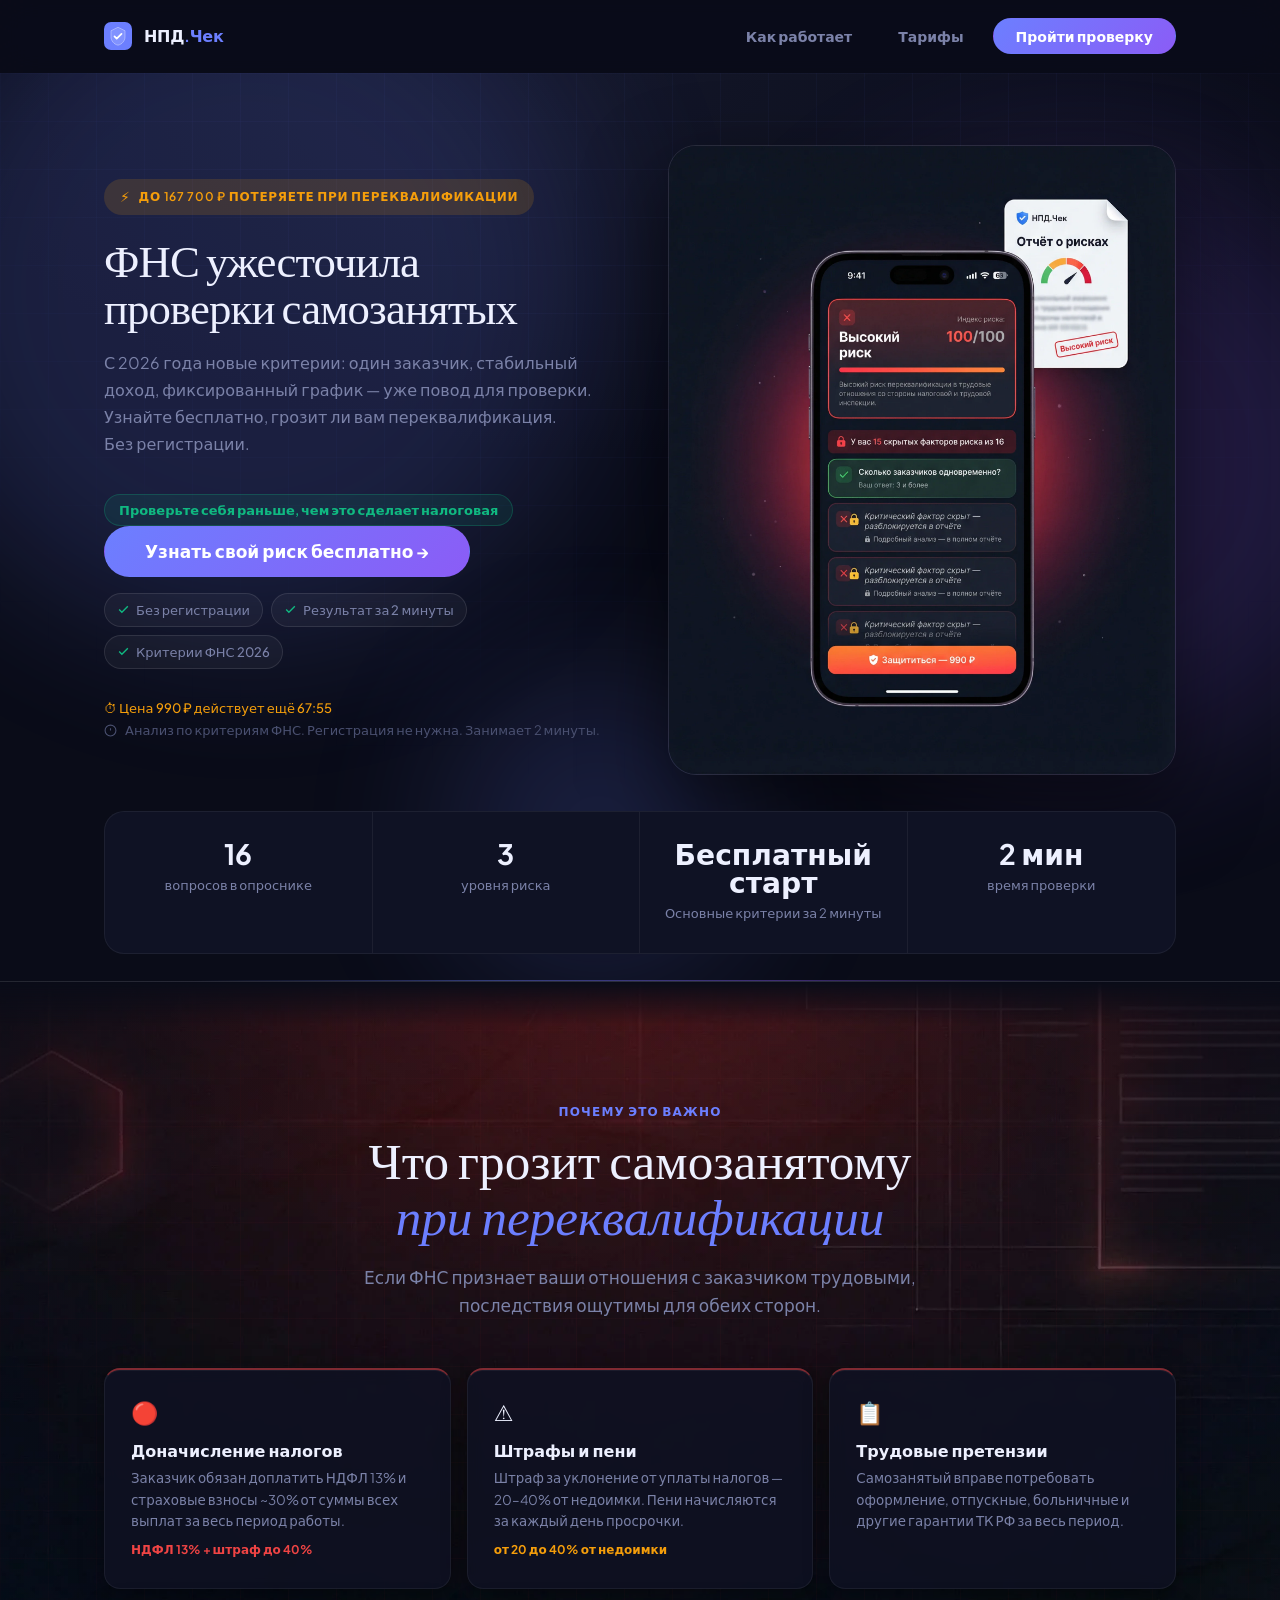
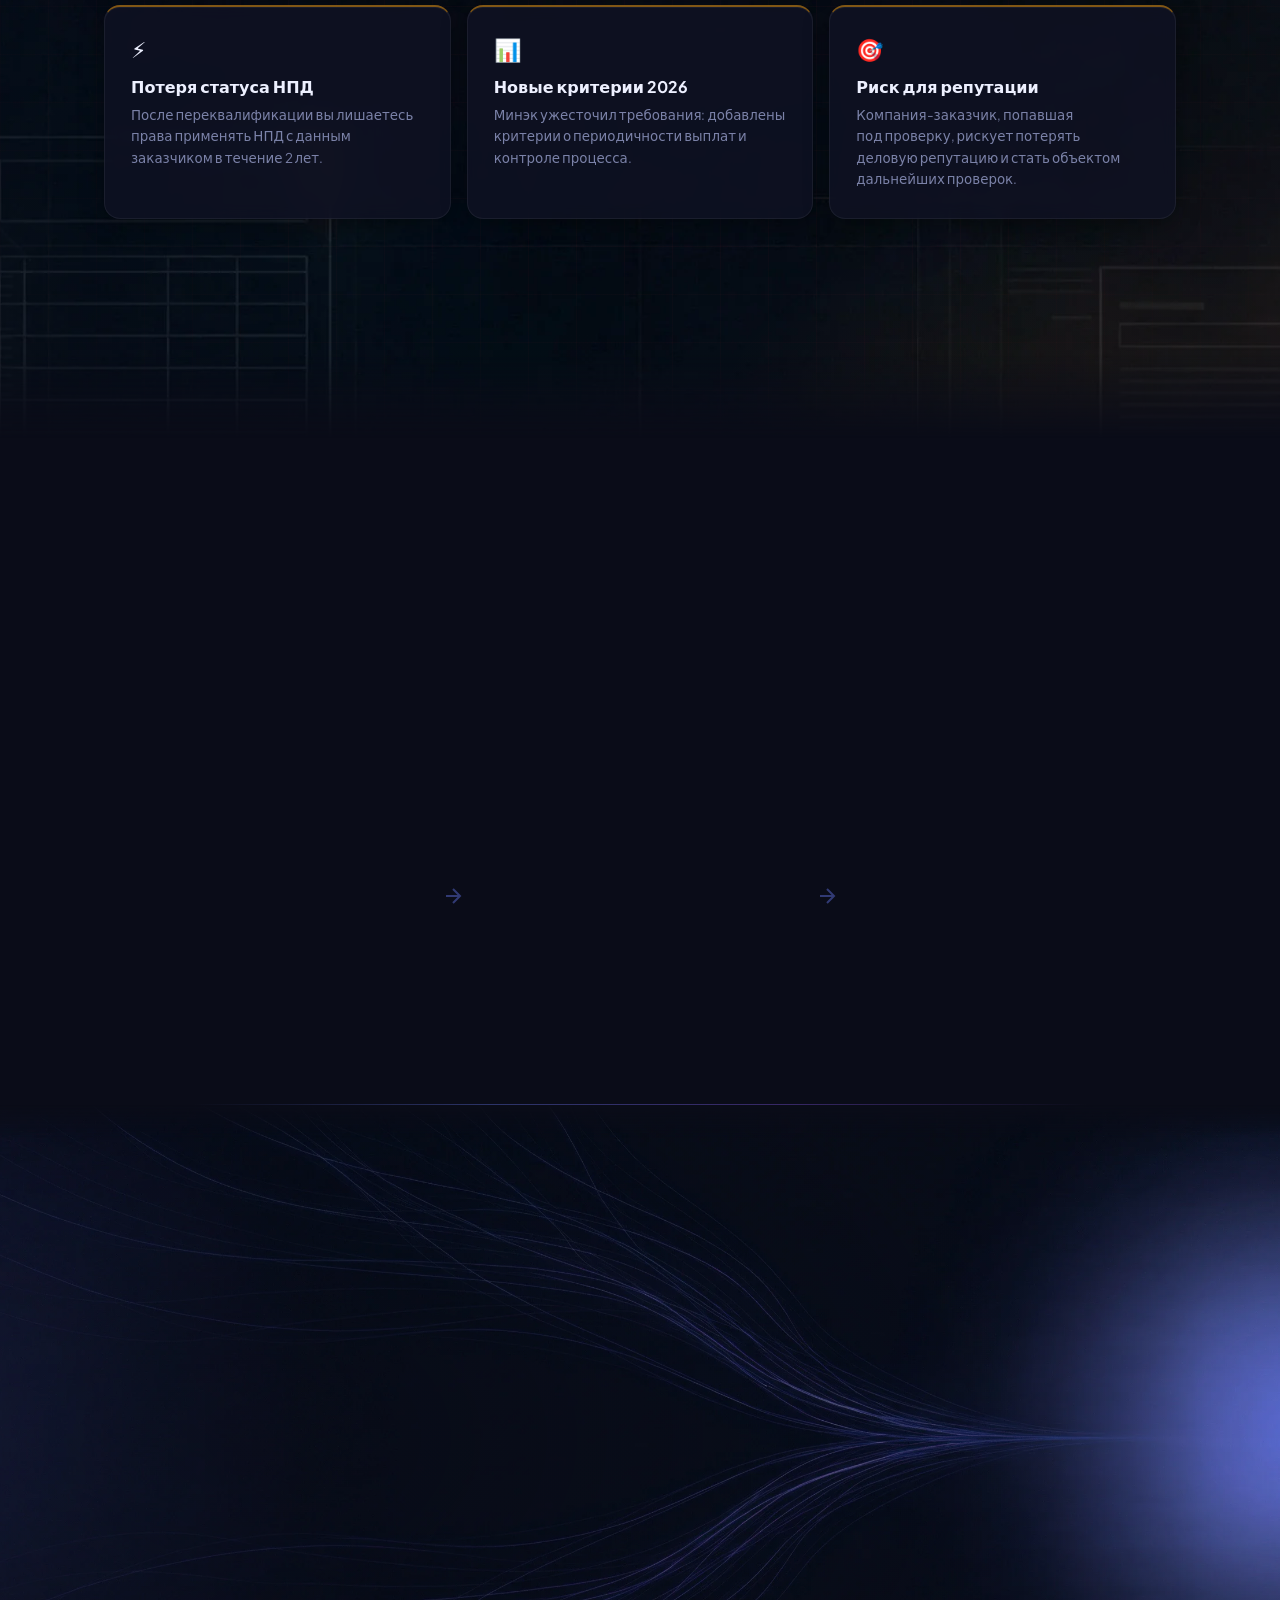
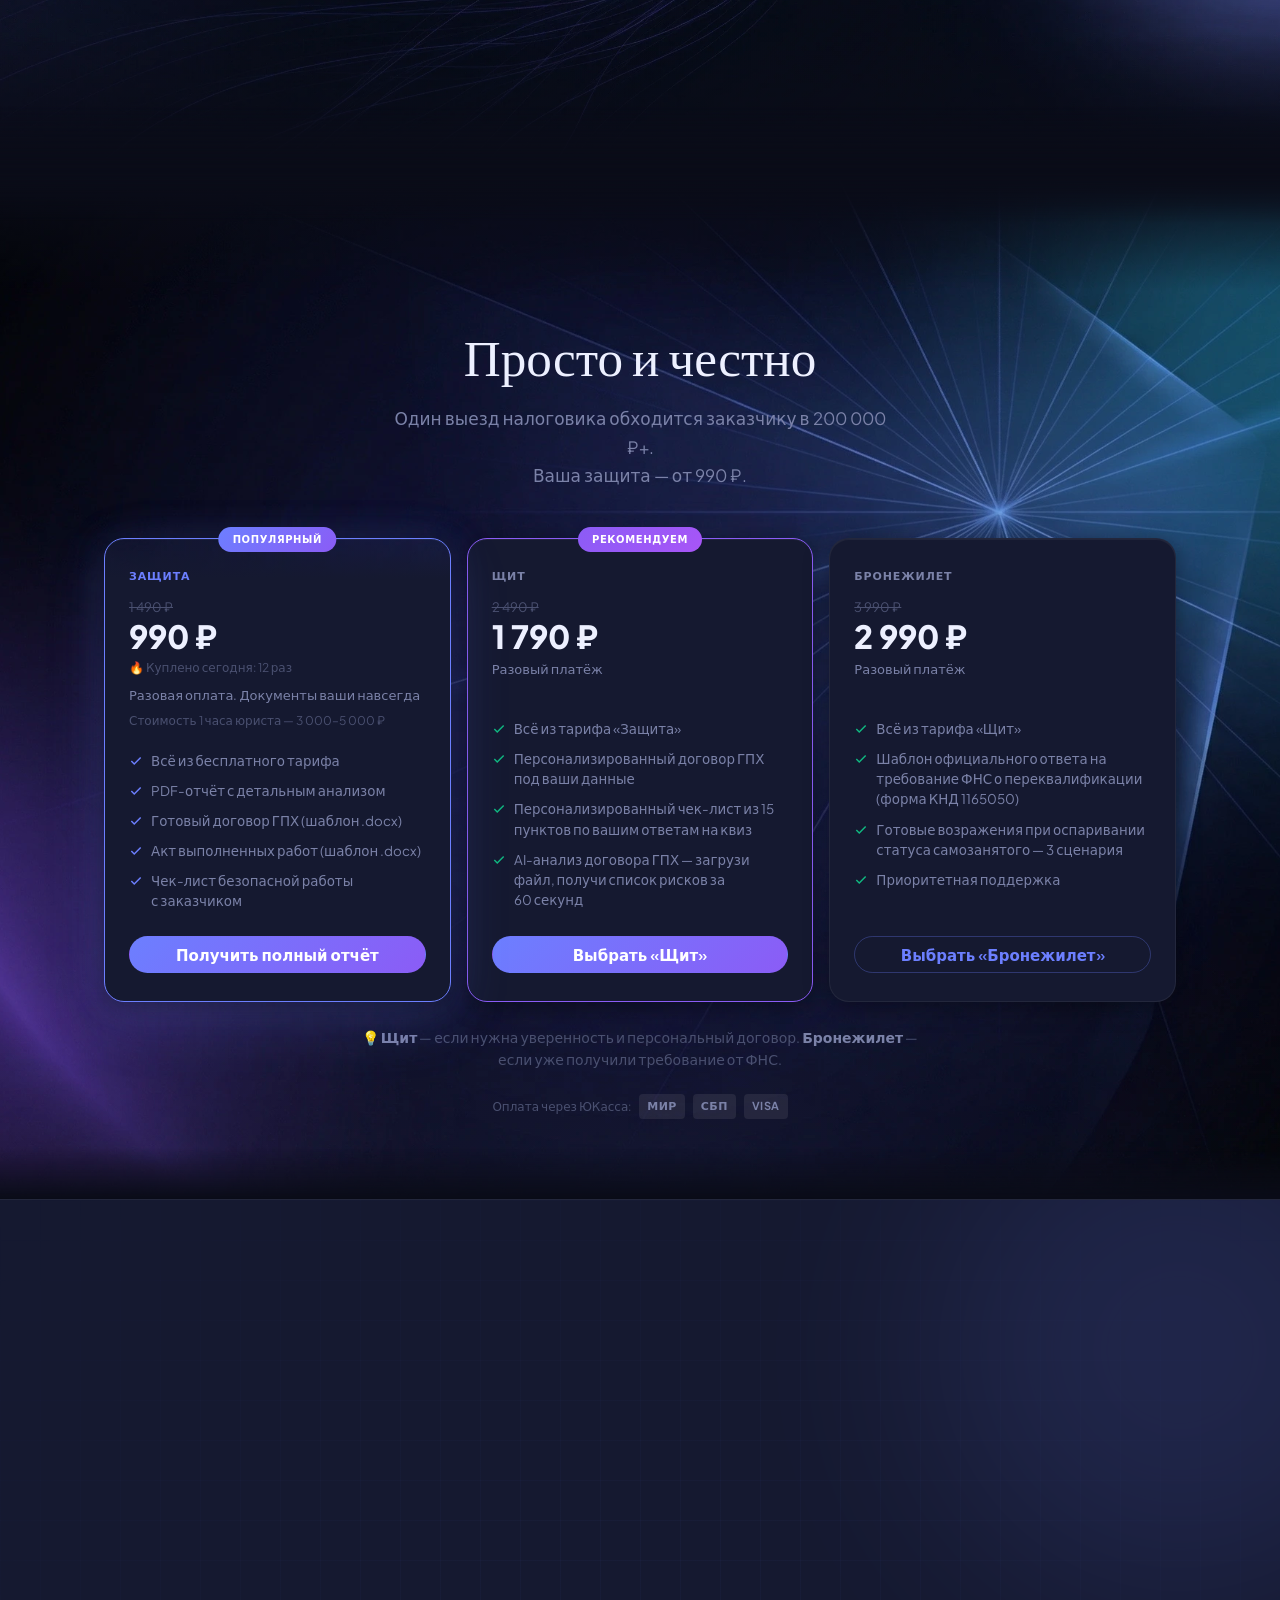
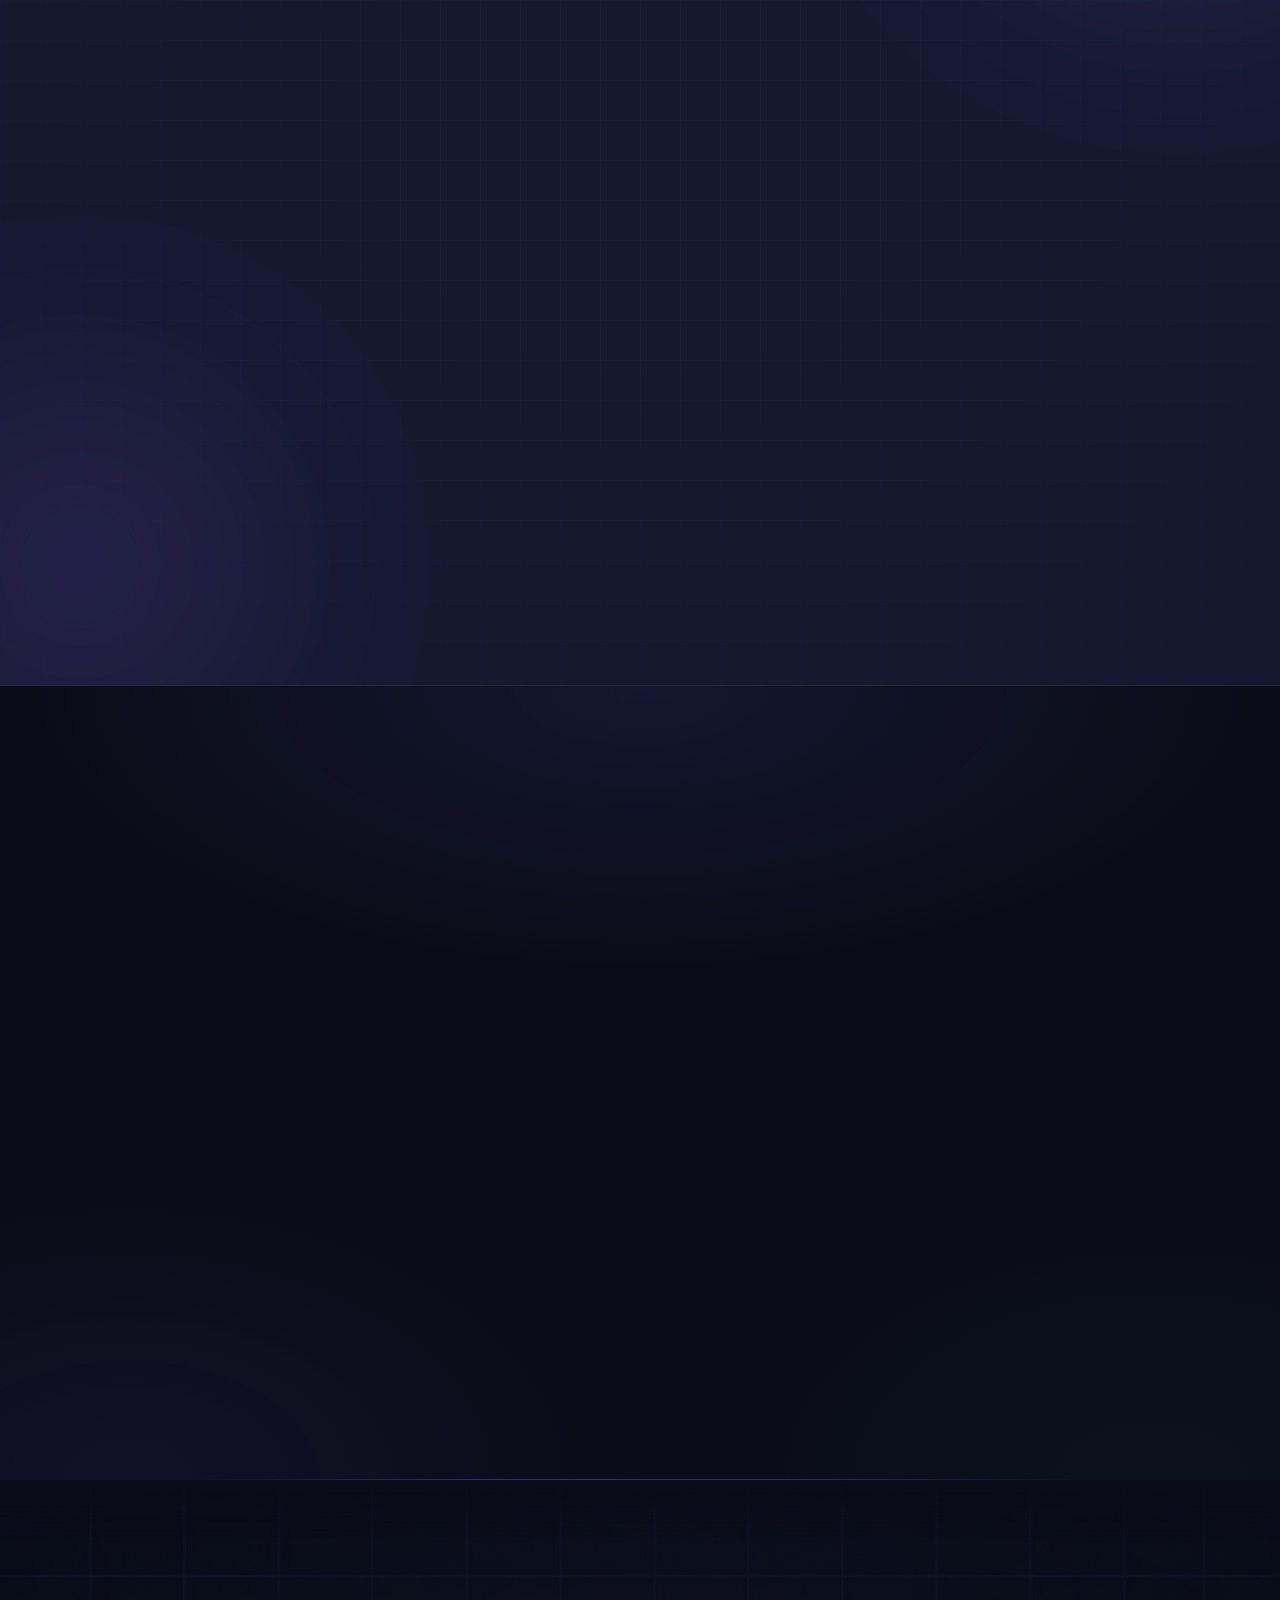
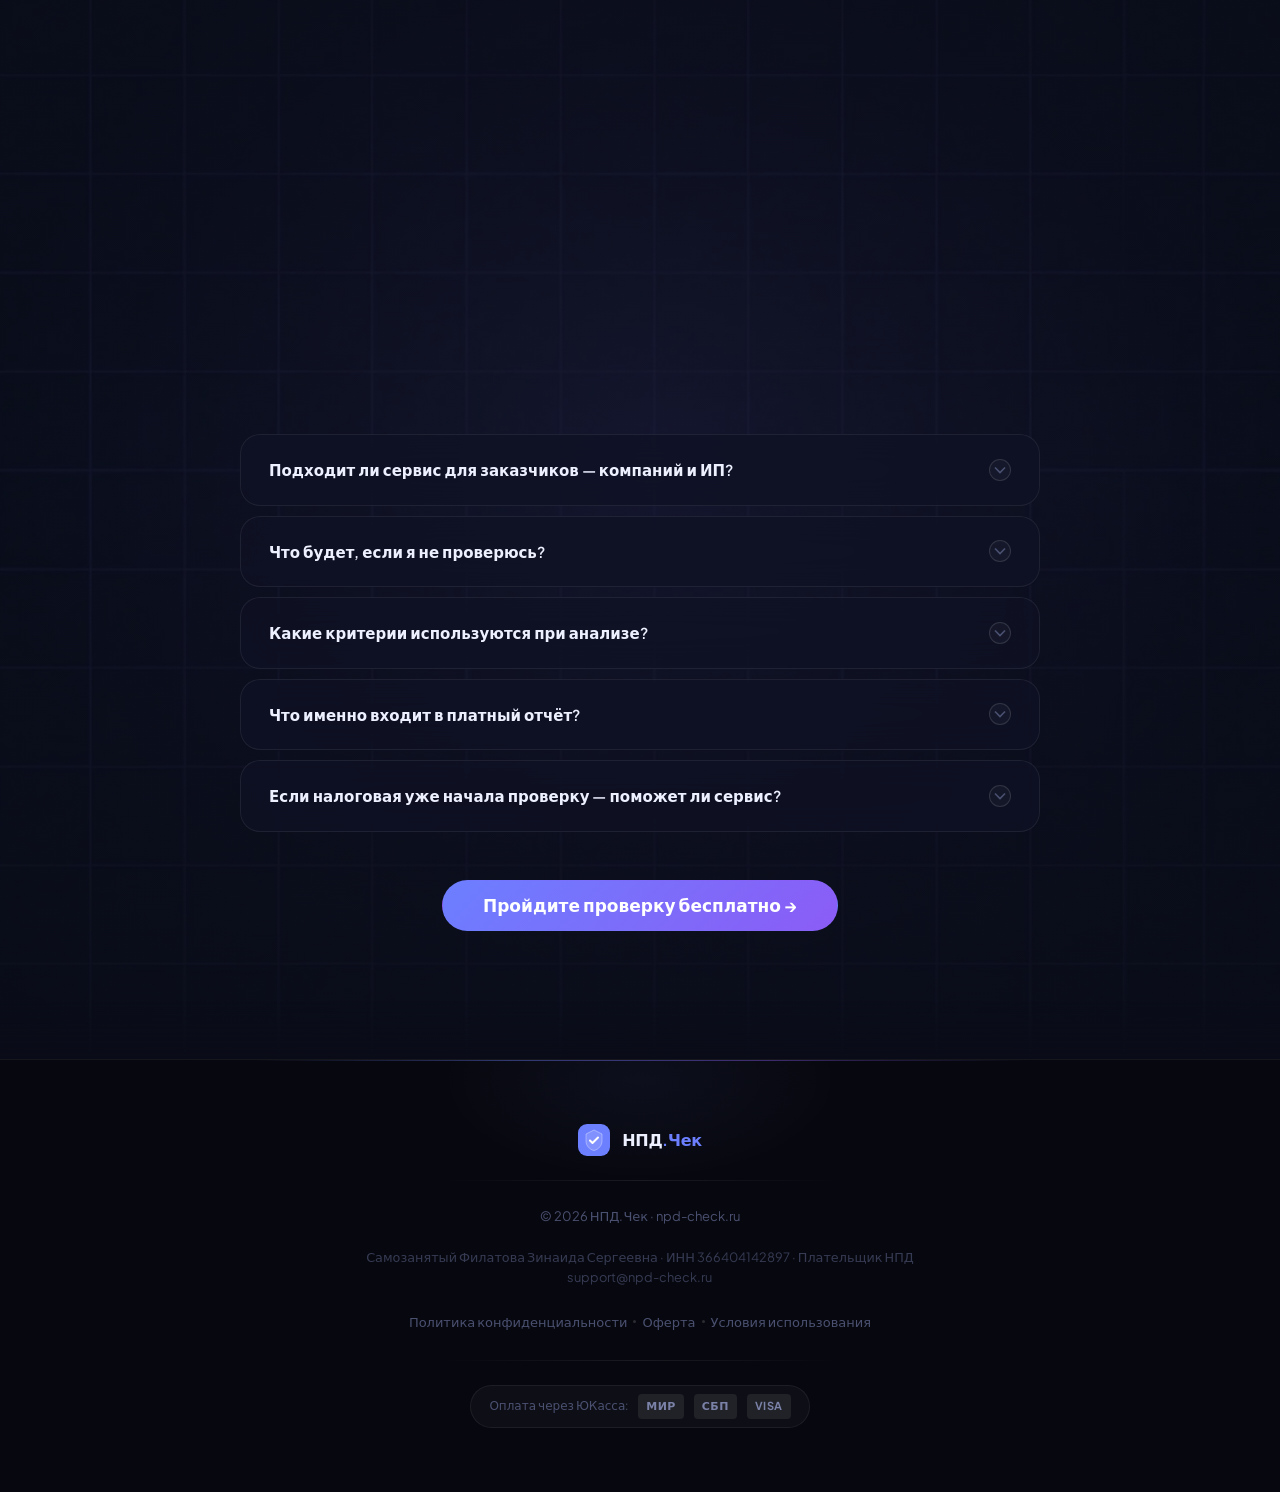
==== commit 37ed9c7a: "fix </main>" ====
--- a/index.html
+++ b/index.html
@@ -734,6 +734,7 @@
     </div>
   </div>
 </section>
+</main>
 <footer class="site-footer">
   <div class="container">
     <div class="footer-inner">
